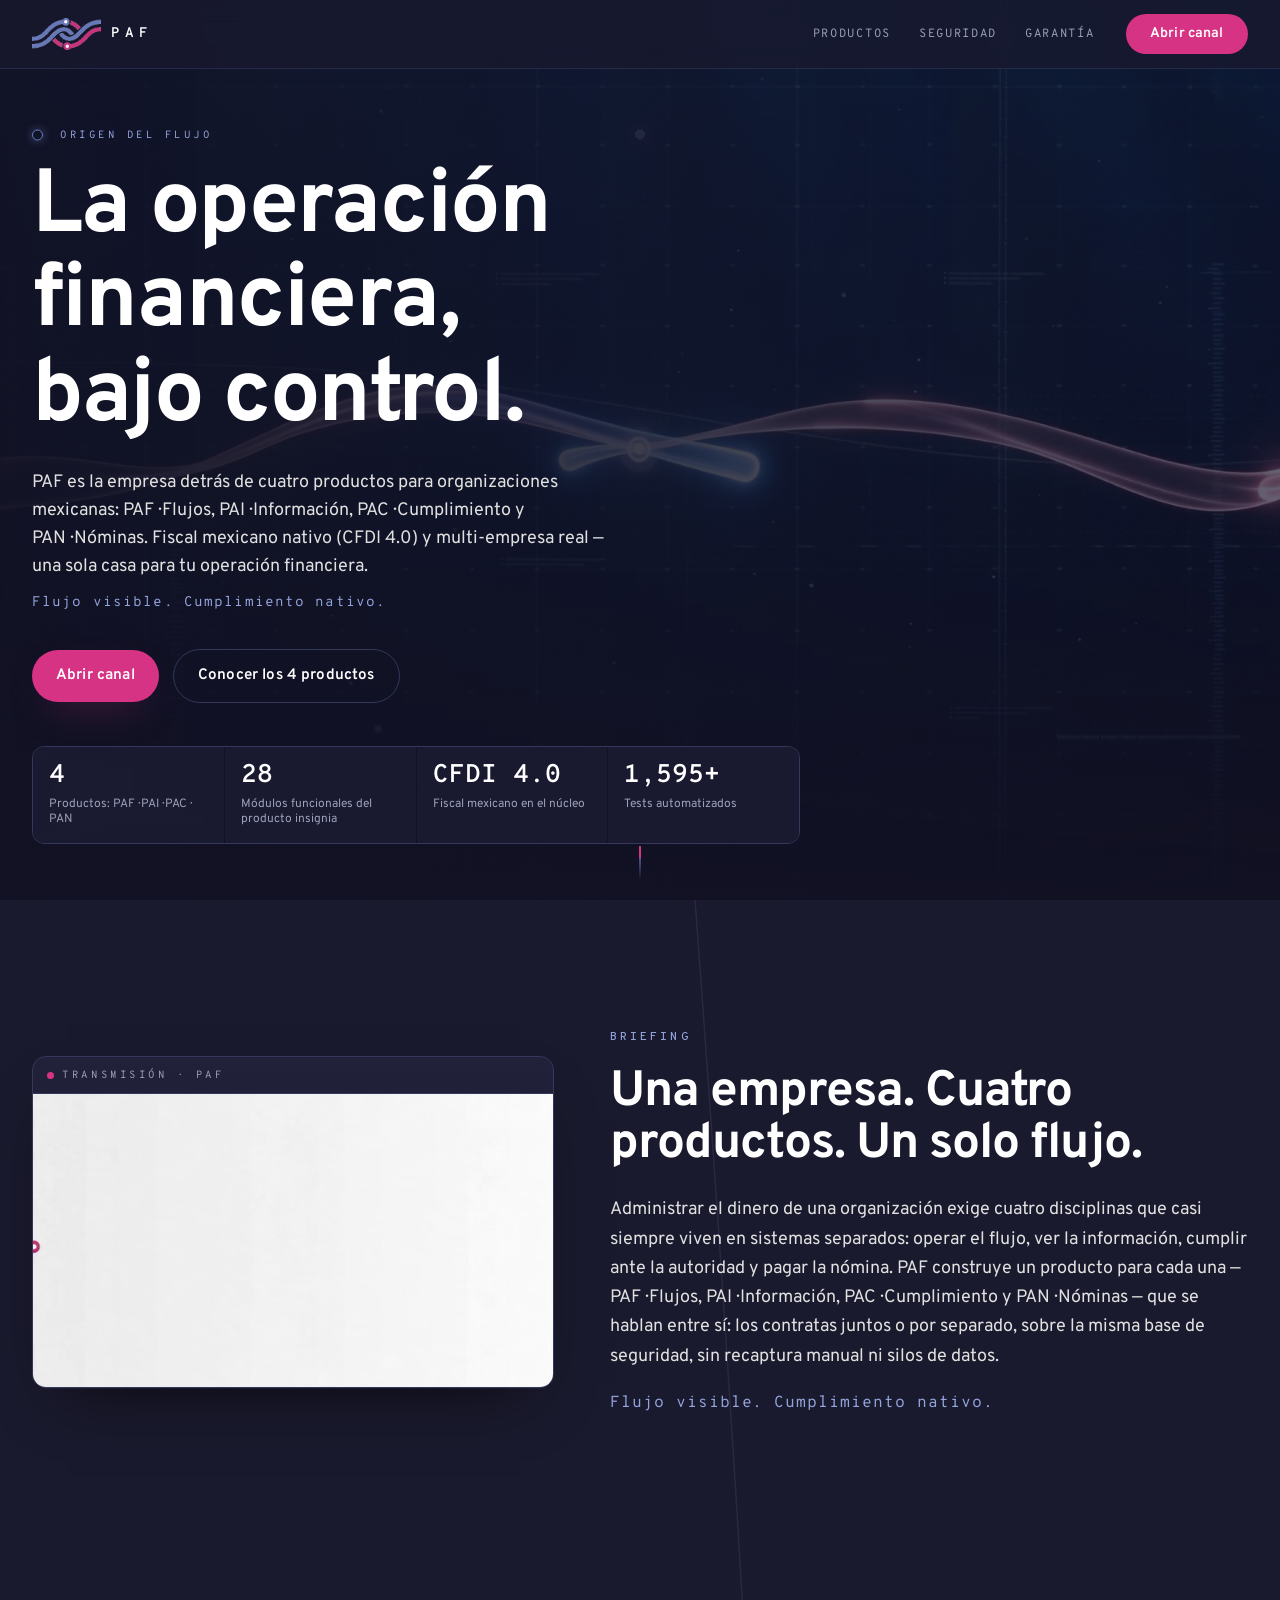
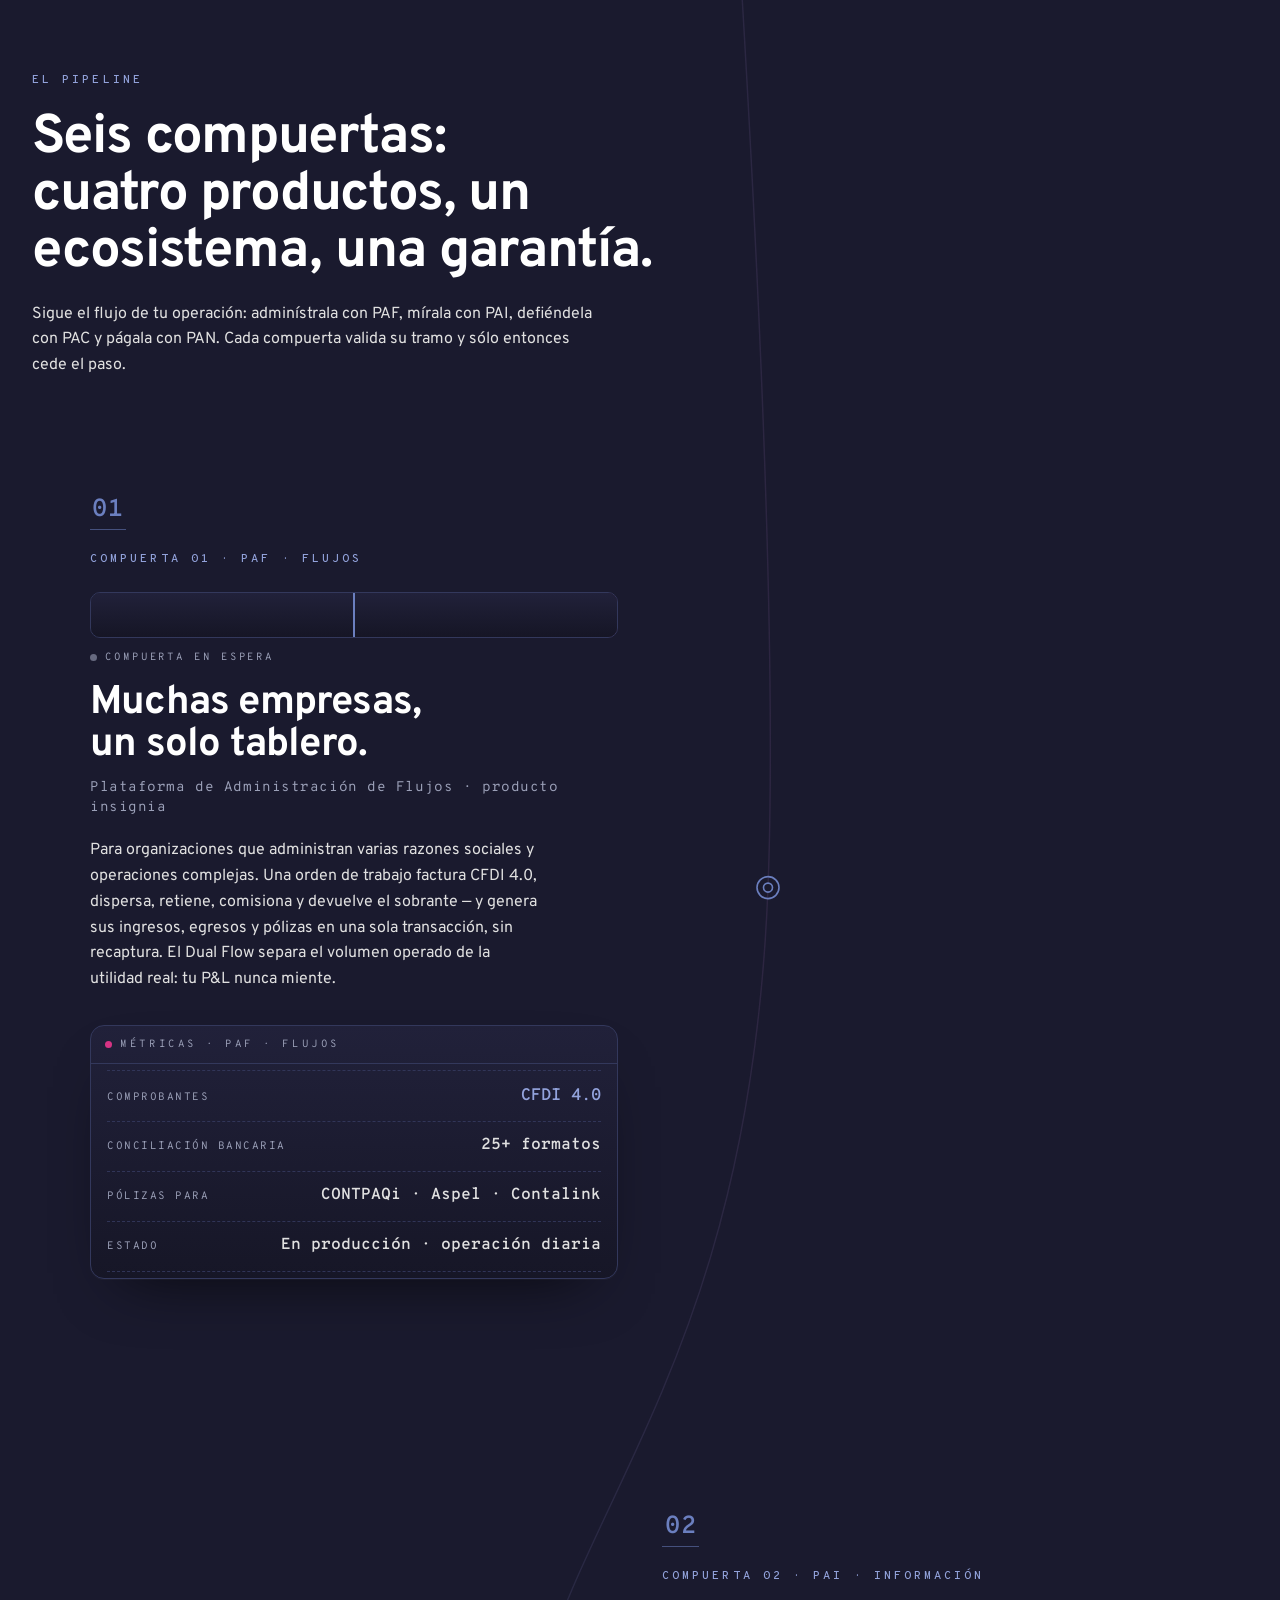
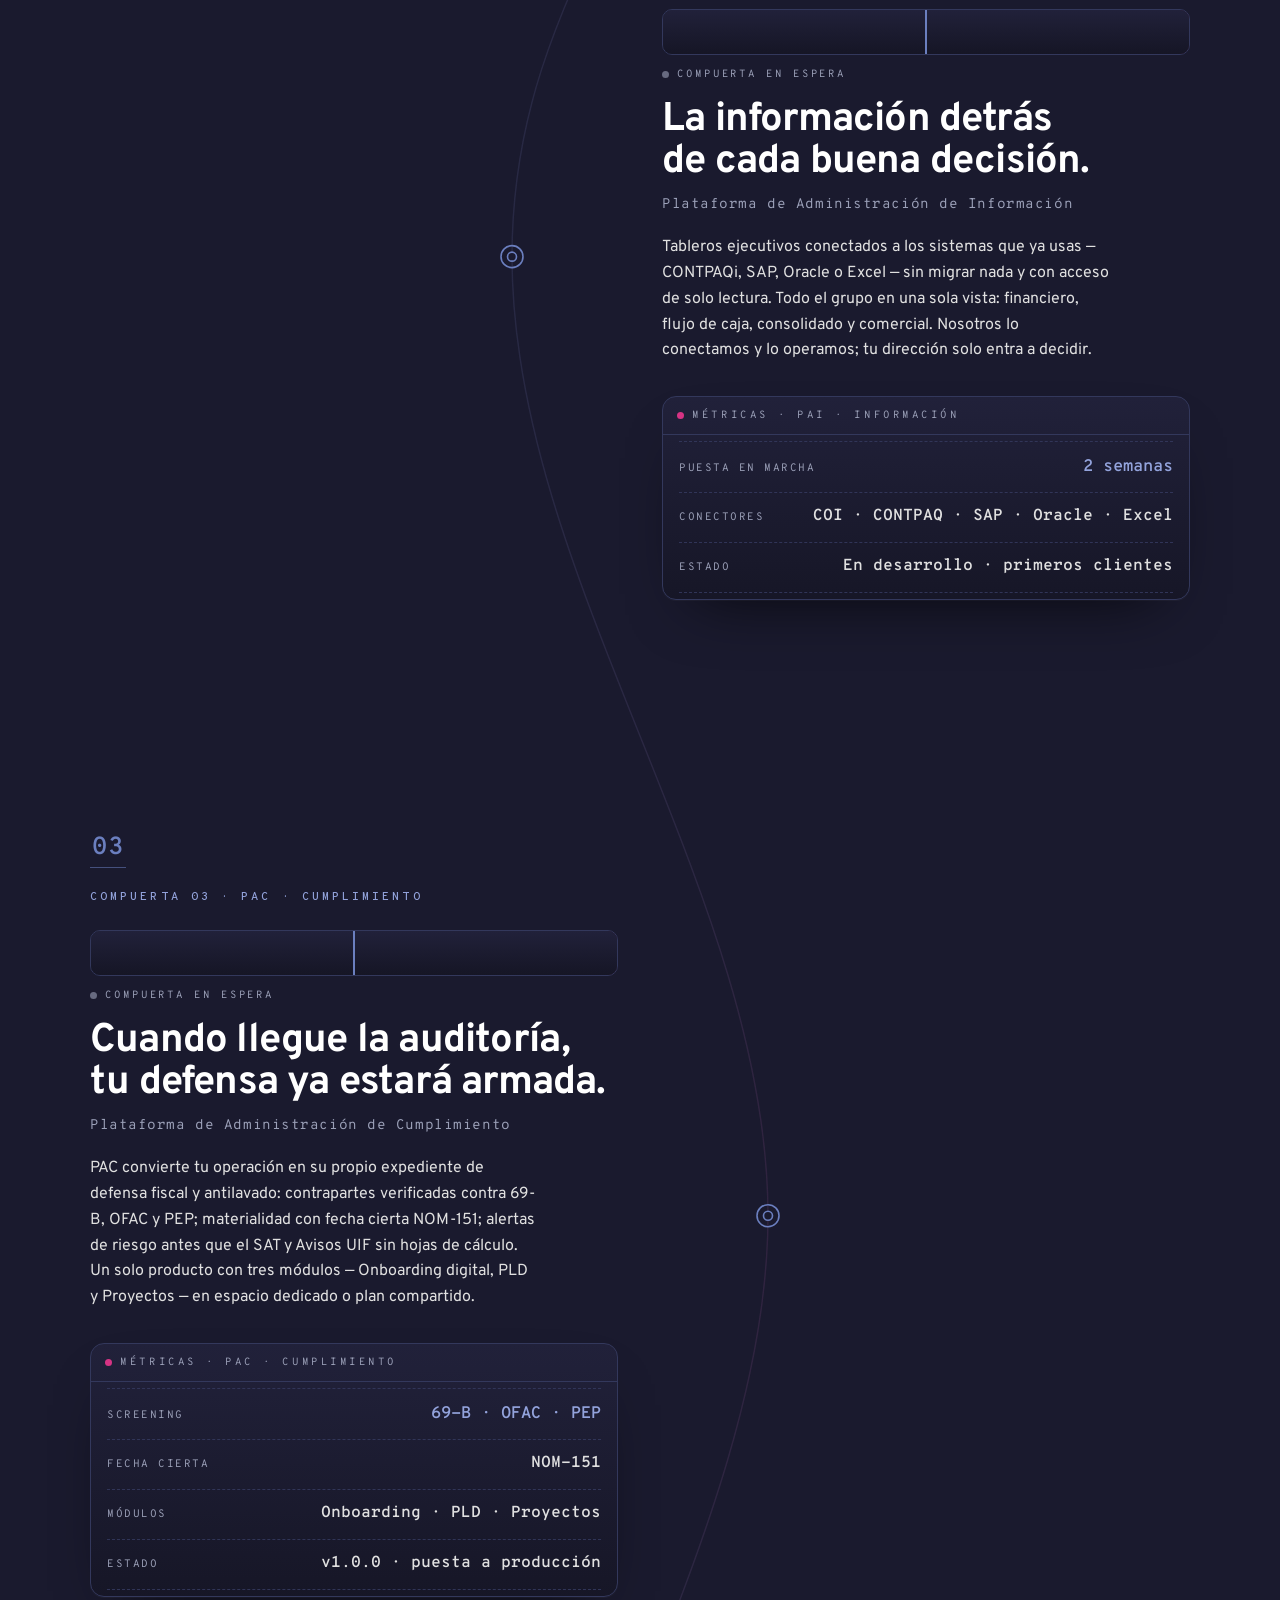
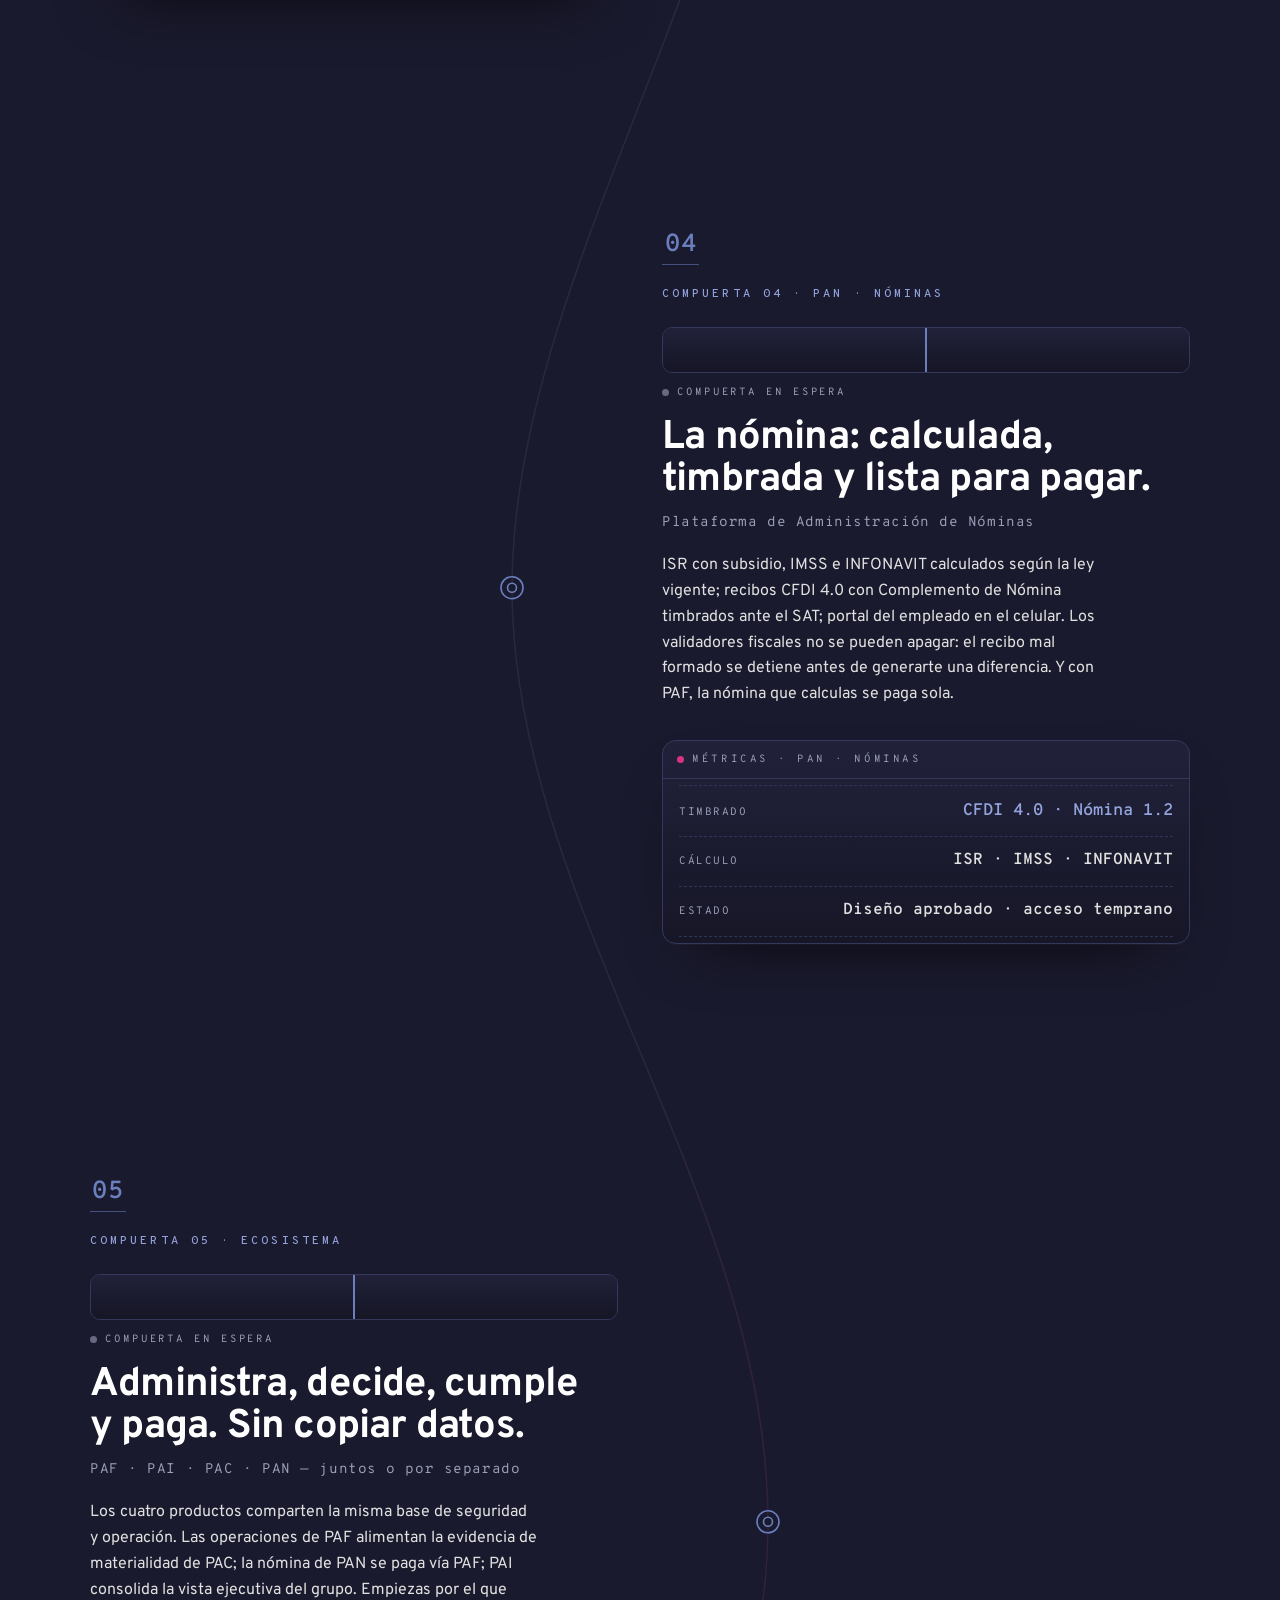
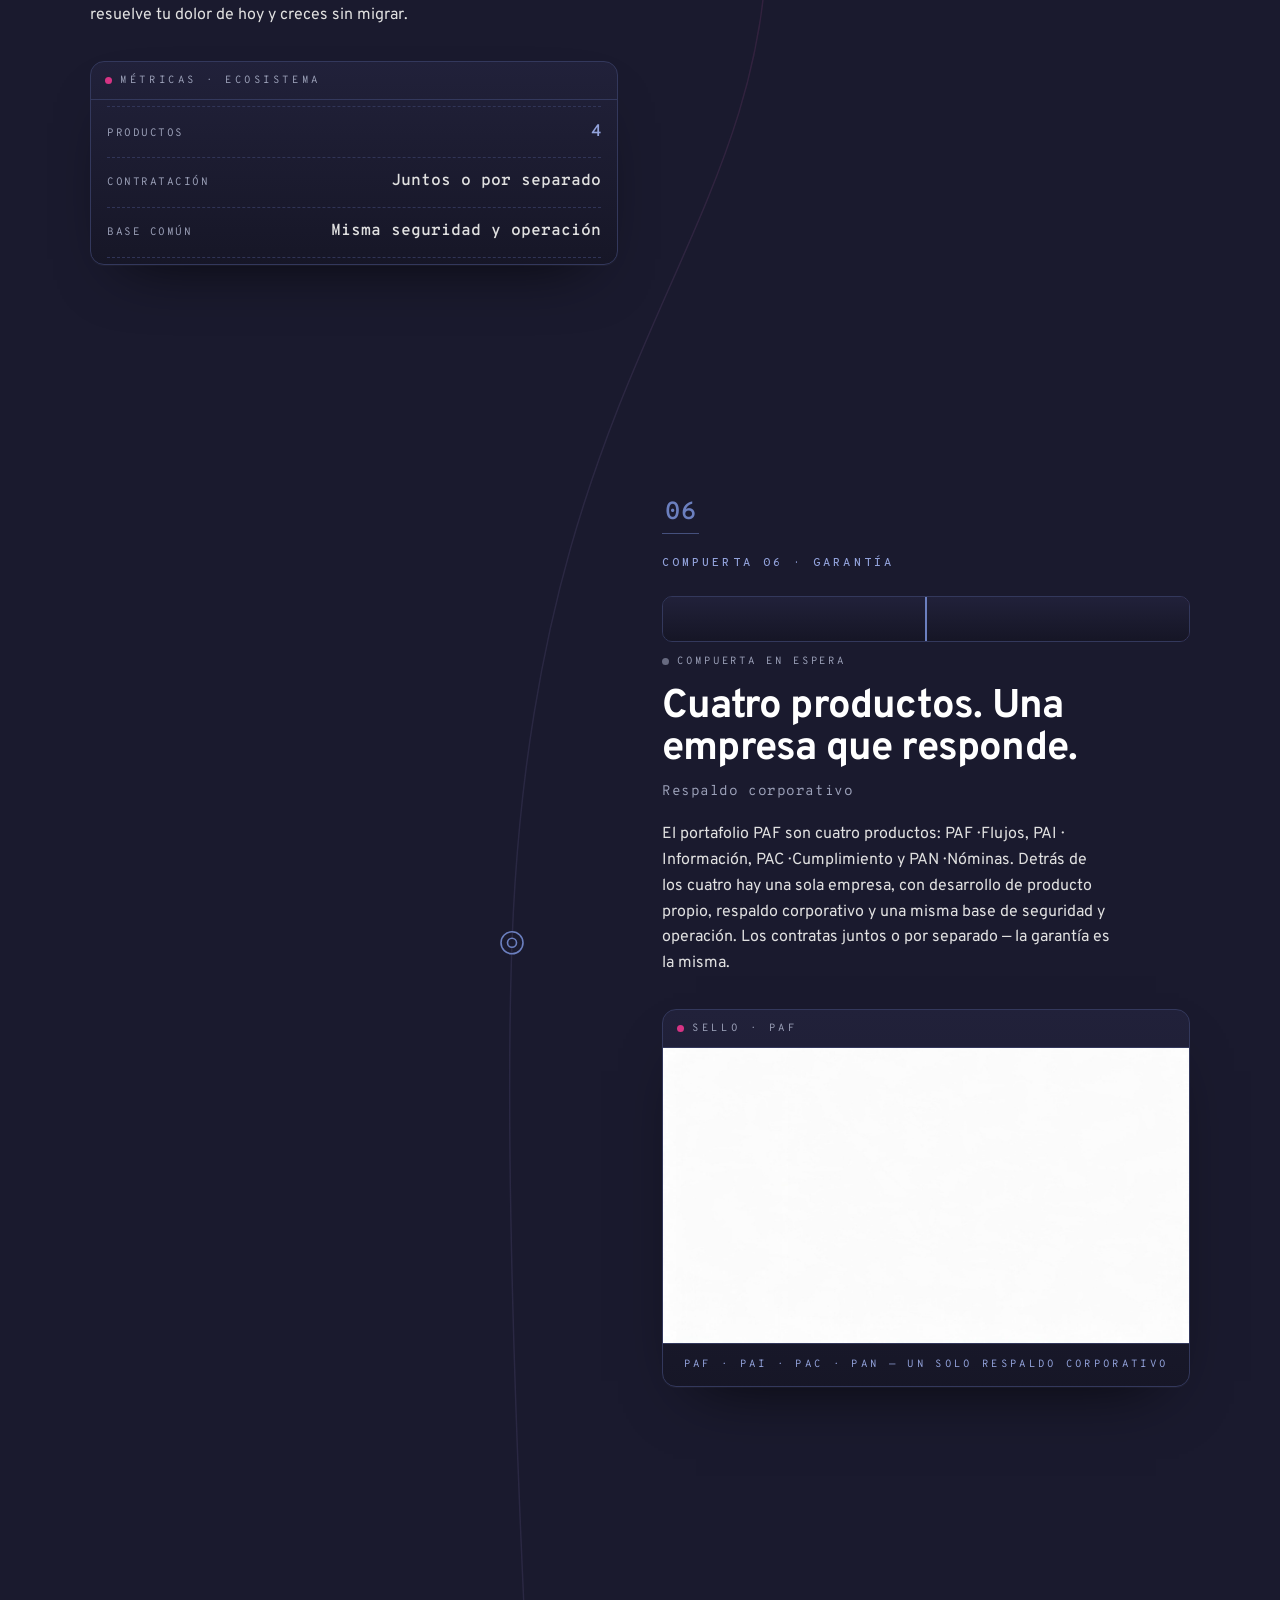
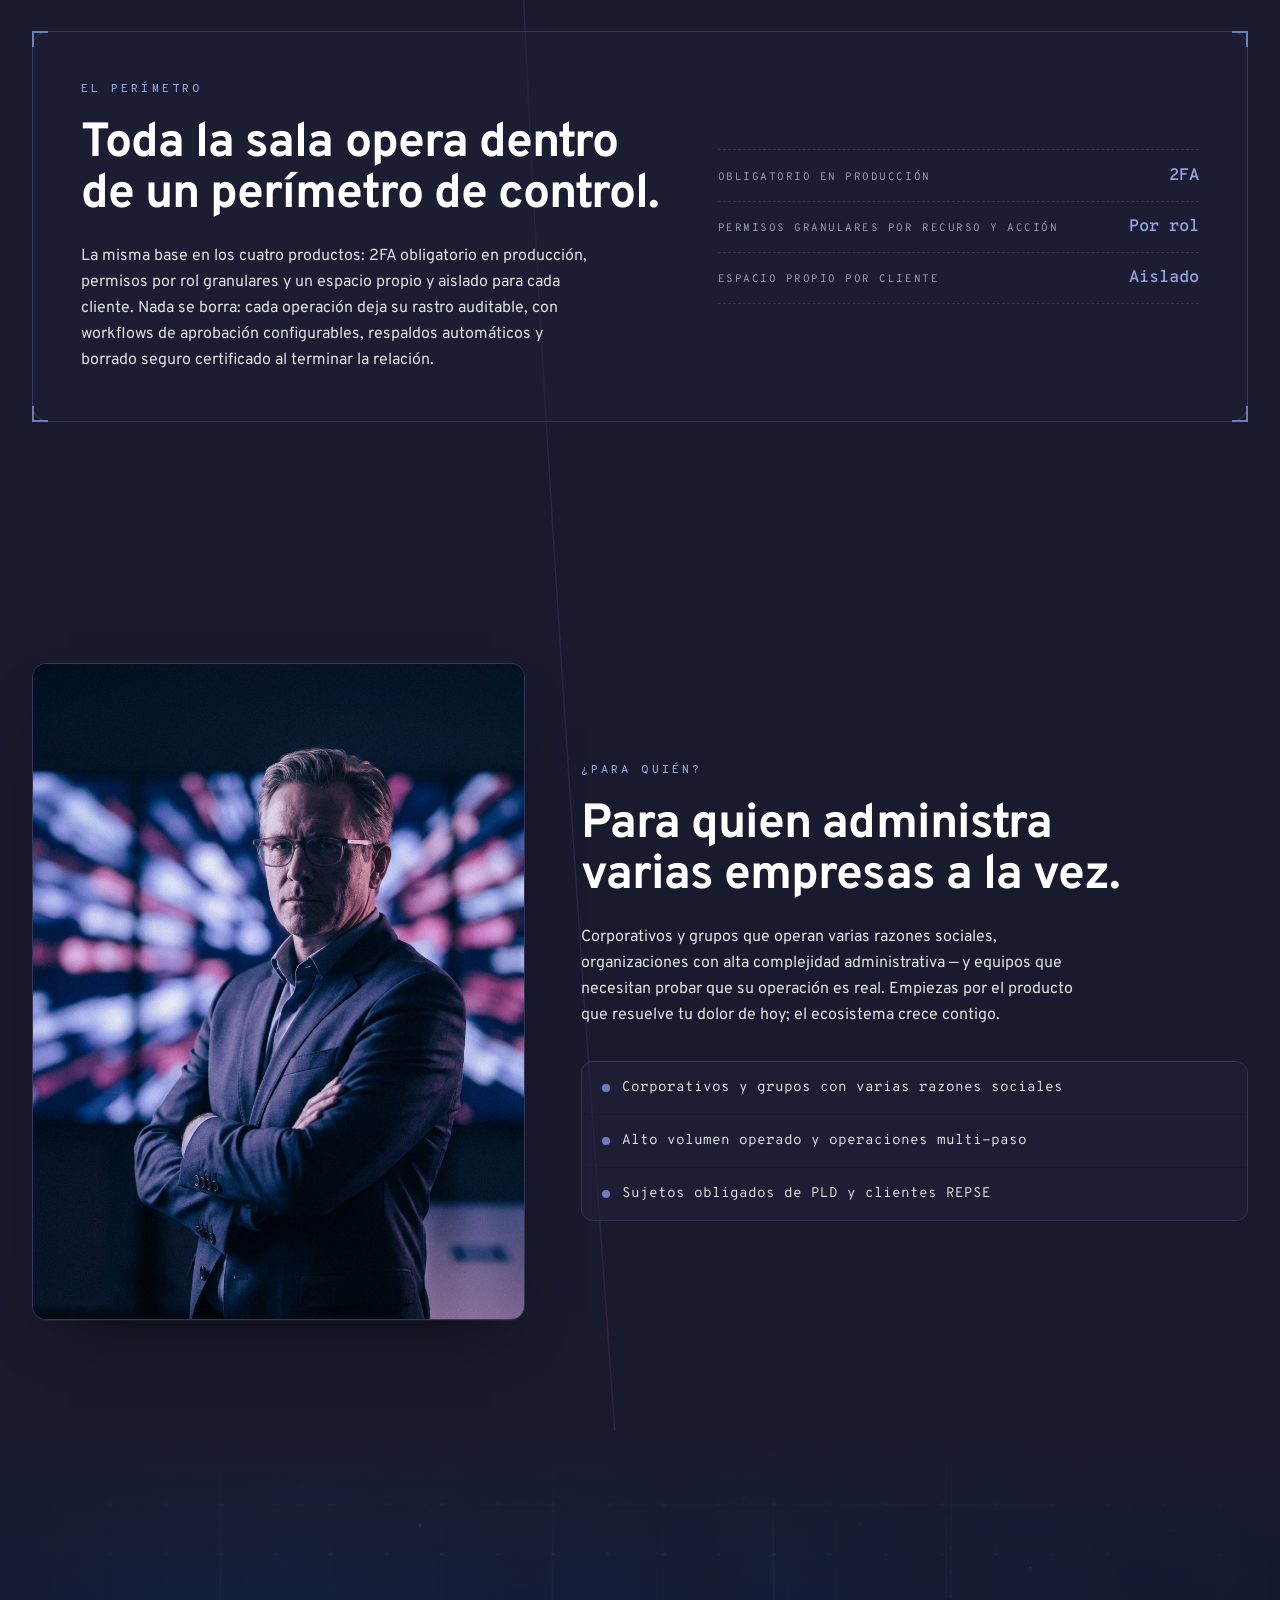
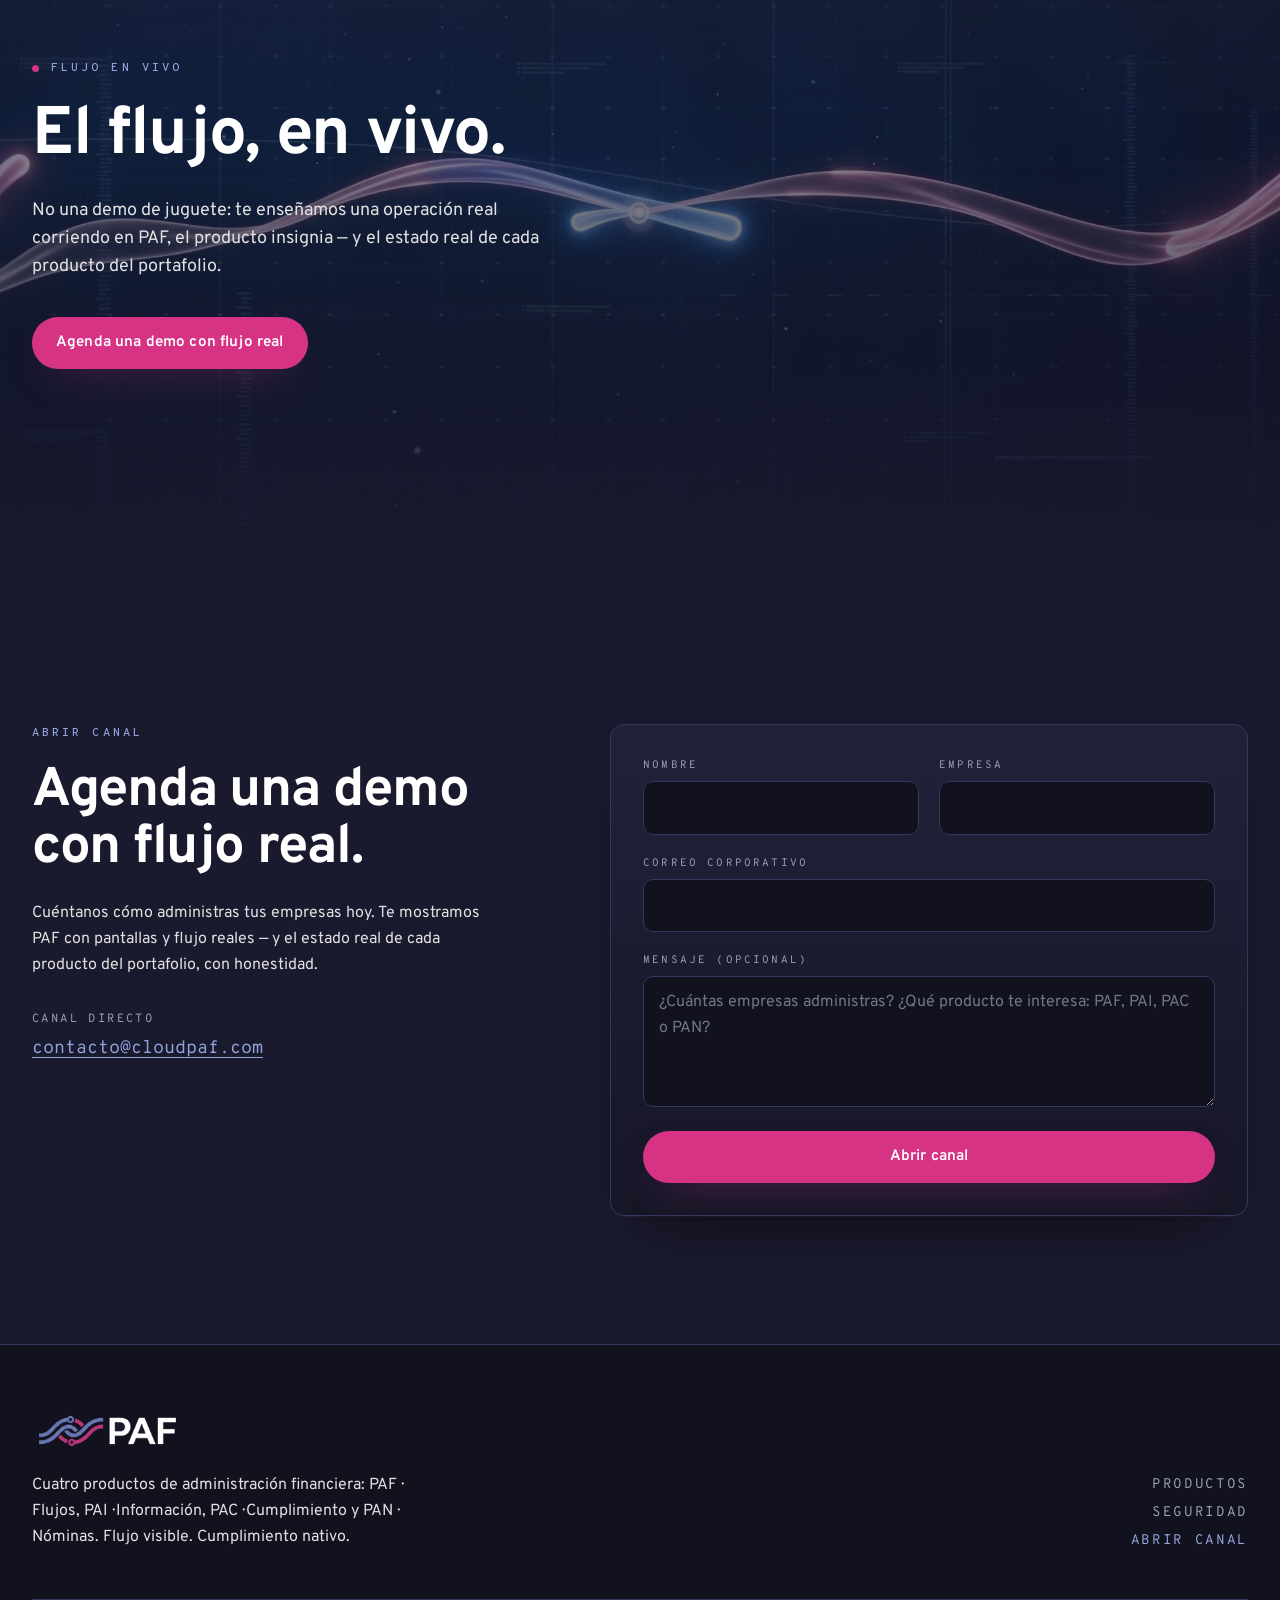
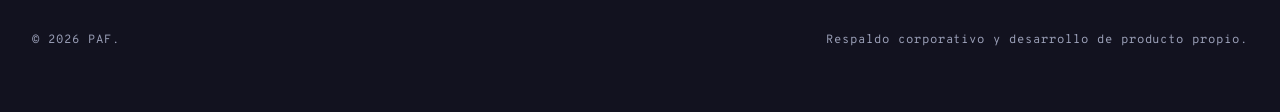
==== index.html @ 2594be86 "deploy paf: SEO (canonical/OG/JSON-LD/sitemap) + video -89%" ====
<!doctype html>
<html lang="es-MX">
  <head>
    <meta charset="UTF-8" />
    <link rel="icon" type="image/png" href="/favicon.png" />
    <meta name="viewport" content="width=device-width, initial-scale=1.0" />
    <meta name="theme-color" content="#1A1A2E" />
    <title>PAF — Cuatro productos para tu operación financiera: PAF · Flujos, PAI · Información, PAC · Cumplimiento y PAN · Nóminas</title>
    <meta
      name="description"
      content="PAF es la empresa detrás de cuatro productos para organizaciones mexicanas: PAF (flujos), PAI (información), PAC (cumplimiento) y PAN (nóminas). Fiscal mexicano nativo (CFDI 4.0) y multi-empresa real. Flujo visible. Cumplimiento nativo."
    />
      <!-- SEO:auto start -->
    <link rel="canonical" href="https://cloudpaf.com/" />

    <!-- Open Graph -->
    <meta property="og:type" content="website" />
    <meta property="og:locale" content="es_MX" />
    <meta property="og:site_name" content="PAF" />
    <meta property="og:title" content="PAF — Cuatro productos para tu operación financiera: PAF · Flujos, PAI · Información, PAC · Cumplimiento y PAN · Nóminas" />
    <meta property="og:description" content="PAF es la empresa detrás de cuatro productos para organizaciones mexicanas: PAF (flujos), PAI (información), PAC (cumplimiento) y PAN (nóminas). Fiscal mexicano nativo (CFDI 4.0) y multi-empresa real. Flujo visible. Cumplimiento nativo." />
    <meta property="og:url" content="https://cloudpaf.com/" />
    <meta property="og:image" content="https://cloudpaf.com/og.jpg" />
    <meta property="og:image:alt" content="PAF" />

    <!-- Twitter -->
    <meta name="twitter:card" content="summary_large_image" />
    <meta name="twitter:title" content="PAF — Cuatro productos para tu operación financiera: PAF · Flujos, PAI · Información, PAC · Cumplimiento y PAN · Nóminas" />
    <meta name="twitter:description" content="PAF es la empresa detrás de cuatro productos para organizaciones mexicanas: PAF (flujos), PAI (información), PAC (cumplimiento) y PAN (nóminas). Fiscal mexicano nativo (CFDI 4.0) y multi-empresa real. Flujo visible. Cumplimiento nativo." />
    <meta name="twitter:image" content="https://cloudpaf.com/og.jpg" />

    <meta name="robots" content="index, follow, max-image-preview:large" />
    <script type="application/ld+json">
{
      "@context": "https://schema.org",
      "@type": "Organization",
      "name": "PAF",
      "url": "https://cloudpaf.com/",
      "logo": "https://cloudpaf.com/favicon.png",
      "image": "https://cloudpaf.com/og.jpg",
      "description": "PAF es la empresa detrás de cuatro productos para organizaciones mexicanas: PAF (flujos), PAI (información), PAC (cumplimiento) y PAN (nóminas). Fiscal mexicano nativo (CFDI 4.0) y multi-empresa real. Flujo visible. Cumplimiento nativo."
}
    </script>
<!-- SEO:auto end -->
    <script type="module" crossorigin src="/assets/index-C3mTWi8v.js"></script>
    <link rel="stylesheet" crossorigin href="/assets/index-IMSaHoth.css">
  </head>
  <body>
    <div id="root"></div>
  </body>
</html>
---- assets/index-IMSaHoth.css ----
@font-face{font-family:Overpass;font-style:normal;font-display:swap;font-weight:400;src:url(/assets/overpass-cyrillic-ext-400-normal-AKUz2ZI5.woff2)format("woff2"),url(/assets/overpass-cyrillic-ext-400-normal-C2ZjKngx.woff)format("woff");unicode-range:U+460-52F,U+1C80-1C8A,U+20B4,U+2DE0-2DFF,U+A640-A69F,U+FE2E-FE2F}@font-face{font-family:Overpass;font-style:normal;font-display:swap;font-weight:400;src:url(/assets/overpass-cyrillic-400-normal-tXDxWGRy.woff2)format("woff2"),url(/assets/overpass-cyrillic-400-normal-CZsFKZCk.woff)format("woff");unicode-range:U+301,U+400-45F,U+490-491,U+4B0-4B1,U+2116}@font-face{font-family:Overpass;font-style:normal;font-display:swap;font-weight:400;src:url(/assets/overpass-vietnamese-400-normal-BKRCEiXy.woff2)format("woff2"),url(/assets/overpass-vietnamese-400-normal-CCWAWVG7.woff)format("woff");unicode-range:U+102-103,U+110-111,U+128-129,U+168-169,U+1A0-1A1,U+1AF-1B0,U+300-301,U+303-304,U+308-309,U+323,U+329,U+1EA0-1EF9,U+20AB}@font-face{font-family:Overpass;font-style:normal;font-display:swap;font-weight:400;src:url(/assets/overpass-latin-ext-400-normal-BIkXRwl6.woff2)format("woff2"),url(/assets/overpass-latin-ext-400-normal-DUq_h-_z.woff)format("woff");unicode-range:U+100-2BA,U+2BD-2C5,U+2C7-2CC,U+2CE-2D7,U+2DD-2FF,U+304,U+308,U+329,U+1D00-1DBF,U+1E00-1E9F,U+1EF2-1EFF,U+2020,U+20A0-20AB,U+20AD-20C0,U+2113,U+2C60-2C7F,U+A720-A7FF}@font-face{font-family:Overpass;font-style:normal;font-display:swap;font-weight:400;src:url(/assets/overpass-latin-400-normal-BpeLJ0bs.woff2)format("woff2"),url(/assets/overpass-latin-400-normal-c_C8zulu.woff)format("woff");unicode-range:U+??,U+131,U+152-153,U+2BB-2BC,U+2C6,U+2DA,U+2DC,U+304,U+308,U+329,U+2000-206F,U+20AC,U+2122,U+2191,U+2193,U+2212,U+2215,U+FEFF,U+FFFD}@font-face{font-family:Overpass;font-style:normal;font-display:swap;font-weight:500;src:url(/assets/overpass-cyrillic-ext-500-normal-rUvUTGTB.woff2)format("woff2"),url(/assets/overpass-cyrillic-ext-500-normal-BS6UBe5E.woff)format("woff");unicode-range:U+460-52F,U+1C80-1C8A,U+20B4,U+2DE0-2DFF,U+A640-A69F,U+FE2E-FE2F}@font-face{font-family:Overpass;font-style:normal;font-display:swap;font-weight:500;src:url(/assets/overpass-cyrillic-500-normal-B-s59vx1.woff2)format("woff2"),url(/assets/overpass-cyrillic-500-normal-CPaEzwqW.woff)format("woff");unicode-range:U+301,U+400-45F,U+490-491,U+4B0-4B1,U+2116}@font-face{font-family:Overpass;font-style:normal;font-display:swap;font-weight:500;src:url(/assets/overpass-vietnamese-500-normal-BBnULns_.woff2)format("woff2"),url(/assets/overpass-vietnamese-500-normal--WuuNgUB.woff)format("woff");unicode-range:U+102-103,U+110-111,U+128-129,U+168-169,U+1A0-1A1,U+1AF-1B0,U+300-301,U+303-304,U+308-309,U+323,U+329,U+1EA0-1EF9,U+20AB}@font-face{font-family:Overpass;font-style:normal;font-display:swap;font-weight:500;src:url(/assets/overpass-latin-ext-500-normal-zN5dp8Q-.woff2)format("woff2"),url(/assets/overpass-latin-ext-500-normal-CbnkzEfI.woff)format("woff");unicode-range:U+100-2BA,U+2BD-2C5,U+2C7-2CC,U+2CE-2D7,U+2DD-2FF,U+304,U+308,U+329,U+1D00-1DBF,U+1E00-1E9F,U+1EF2-1EFF,U+2020,U+20A0-20AB,U+20AD-20C0,U+2113,U+2C60-2C7F,U+A720-A7FF}@font-face{font-family:Overpass;font-style:normal;font-display:swap;font-weight:500;src:url(/assets/overpass-latin-500-normal-BE7ptzKY.woff2)format("woff2"),url(/assets/overpass-latin-500-normal-D6wRt_US.woff)format("woff");unicode-range:U+??,U+131,U+152-153,U+2BB-2BC,U+2C6,U+2DA,U+2DC,U+304,U+308,U+329,U+2000-206F,U+20AC,U+2122,U+2191,U+2193,U+2212,U+2215,U+FEFF,U+FFFD}@font-face{font-family:Overpass;font-style:normal;font-display:swap;font-weight:600;src:url(/assets/overpass-cyrillic-ext-600-normal-CW4Fknsm.woff2)format("woff2"),url(/assets/overpass-cyrillic-ext-600-normal-Zx-mtRSD.woff)format("woff");unicode-range:U+460-52F,U+1C80-1C8A,U+20B4,U+2DE0-2DFF,U+A640-A69F,U+FE2E-FE2F}@font-face{font-family:Overpass;font-style:normal;font-display:swap;font-weight:600;src:url(/assets/overpass-cyrillic-600-normal-B-hc8bdn.woff2)format("woff2"),url(/assets/overpass-cyrillic-600-normal-CXB2Mrig.woff)format("woff");unicode-range:U+301,U+400-45F,U+490-491,U+4B0-4B1,U+2116}@font-face{font-family:Overpass;font-style:normal;font-display:swap;font-weight:600;src:url(/assets/overpass-vietnamese-600-normal-CjS-4vQf.woff2)format("woff2"),url(/assets/overpass-vietnamese-600-normal-DlMMlPfM.woff)format("woff");unicode-range:U+102-103,U+110-111,U+128-129,U+168-169,U+1A0-1A1,U+1AF-1B0,U+300-301,U+303-304,U+308-309,U+323,U+329,U+1EA0-1EF9,U+20AB}@font-face{font-family:Overpass;font-style:normal;font-display:swap;font-weight:600;src:url(/assets/overpass-latin-ext-600-normal-Cyj4Nio0.woff2)format("woff2"),url(/assets/overpass-latin-ext-600-normal-DQKKMGzp.woff)format("woff");unicode-range:U+100-2BA,U+2BD-2C5,U+2C7-2CC,U+2CE-2D7,U+2DD-2FF,U+304,U+308,U+329,U+1D00-1DBF,U+1E00-1E9F,U+1EF2-1EFF,U+2020,U+20A0-20AB,U+20AD-20C0,U+2113,U+2C60-2C7F,U+A720-A7FF}@font-face{font-family:Overpass;font-style:normal;font-display:swap;font-weight:600;src:url(/assets/overpass-latin-600-normal-25RhTNCi.woff2)format("woff2"),url(/assets/overpass-latin-600-normal-DhYQrzaY.woff)format("woff");unicode-range:U+??,U+131,U+152-153,U+2BB-2BC,U+2C6,U+2DA,U+2DC,U+304,U+308,U+329,U+2000-206F,U+20AC,U+2122,U+2191,U+2193,U+2212,U+2215,U+FEFF,U+FFFD}@font-face{font-family:Overpass;font-style:normal;font-display:swap;font-weight:700;src:url(/assets/overpass-cyrillic-ext-700-normal-BaWk5GG2.woff2)format("woff2"),url(/assets/overpass-cyrillic-ext-700-normal-BKlBpuxy.woff)format("woff");unicode-range:U+460-52F,U+1C80-1C8A,U+20B4,U+2DE0-2DFF,U+A640-A69F,U+FE2E-FE2F}@font-face{font-family:Overpass;font-style:normal;font-display:swap;font-weight:700;src:url(/assets/overpass-cyrillic-700-normal-BjZUDJrT.woff2)format("woff2"),url(/assets/overpass-cyrillic-700-normal-HIXpUAjV.woff)format("woff");unicode-range:U+301,U+400-45F,U+490-491,U+4B0-4B1,U+2116}@font-face{font-family:Overpass;font-style:normal;font-display:swap;font-weight:700;src:url(/assets/overpass-vietnamese-700-normal-D-X6mUZH.woff2)format("woff2"),url(/assets/overpass-vietnamese-700-normal-Cg81EjMQ.woff)format("woff");unicode-range:U+102-103,U+110-111,U+128-129,U+168-169,U+1A0-1A1,U+1AF-1B0,U+300-301,U+303-304,U+308-309,U+323,U+329,U+1EA0-1EF9,U+20AB}@font-face{font-family:Overpass;font-style:normal;font-display:swap;font-weight:700;src:url(/assets/overpass-latin-ext-700-normal-CF2GN6rW.woff2)format("woff2"),url(/assets/overpass-latin-ext-700-normal-cssK-iBQ.woff)format("woff");unicode-range:U+100-2BA,U+2BD-2C5,U+2C7-2CC,U+2CE-2D7,U+2DD-2FF,U+304,U+308,U+329,U+1D00-1DBF,U+1E00-1E9F,U+1EF2-1EFF,U+2020,U+20A0-20AB,U+20AD-20C0,U+2113,U+2C60-2C7F,U+A720-A7FF}@font-face{font-family:Overpass;font-style:normal;font-display:swap;font-weight:700;src:url(/assets/overpass-latin-700-normal-CQX2QTgM.woff2)format("woff2"),url(/assets/overpass-latin-700-normal-BjBIVHw1.woff)format("woff");unicode-range:U+??,U+131,U+152-153,U+2BB-2BC,U+2C6,U+2DA,U+2DC,U+304,U+308,U+329,U+2000-206F,U+20AC,U+2122,U+2191,U+2193,U+2212,U+2215,U+FEFF,U+FFFD}@font-face{font-family:Overpass;font-style:normal;font-display:swap;font-weight:800;src:url(/assets/overpass-cyrillic-ext-800-normal-CIth-cA7.woff2)format("woff2"),url(/assets/overpass-cyrillic-ext-800-normal-hx3cL3ZN.woff)format("woff");unicode-range:U+460-52F,U+1C80-1C8A,U+20B4,U+2DE0-2DFF,U+A640-A69F,U+FE2E-FE2F}@font-face{font-family:Overpass;font-style:normal;font-display:swap;font-weight:800;src:url(/assets/overpass-cyrillic-800-normal-CP6RWG8X.woff2)format("woff2"),url(/assets/overpass-cyrillic-800-normal-PJW4A9xW.woff)format("woff");unicode-range:U+301,U+400-45F,U+490-491,U+4B0-4B1,U+2116}@font-face{font-family:Overpass;font-style:normal;font-display:swap;font-weight:800;src:url(/assets/overpass-vietnamese-800-normal-BB8K9-Vo.woff2)format("woff2"),url(/assets/overpass-vietnamese-800-normal-DZUygvj_.woff)format("woff");unicode-range:U+102-103,U+110-111,U+128-129,U+168-169,U+1A0-1A1,U+1AF-1B0,U+300-301,U+303-304,U+308-309,U+323,U+329,U+1EA0-1EF9,U+20AB}@font-face{font-family:Overpass;font-style:normal;font-display:swap;font-weight:800;src:url(/assets/overpass-latin-ext-800-normal-DZ60AB77.woff2)format("woff2"),url(/assets/overpass-latin-ext-800-normal-D6WKWGNs.woff)format("woff");unicode-range:U+100-2BA,U+2BD-2C5,U+2C7-2CC,U+2CE-2D7,U+2DD-2FF,U+304,U+308,U+329,U+1D00-1DBF,U+1E00-1E9F,U+1EF2-1EFF,U+2020,U+20A0-20AB,U+20AD-20C0,U+2113,U+2C60-2C7F,U+A720-A7FF}@font-face{font-family:Overpass;font-style:normal;font-display:swap;font-weight:800;src:url(/assets/overpass-latin-800-normal-Bzx_XP5l.woff2)format("woff2"),url(/assets/overpass-latin-800-normal-D6-q4f0l.woff)format("woff");unicode-range:U+??,U+131,U+152-153,U+2BB-2BC,U+2C6,U+2DA,U+2DC,U+304,U+308,U+329,U+2000-206F,U+20AC,U+2122,U+2191,U+2193,U+2212,U+2215,U+FEFF,U+FFFD}@font-face{font-family:Overpass Mono;font-style:normal;font-display:swap;font-weight:400;src:url(/assets/overpass-mono-cyrillic-ext-400-normal-Dgejvo4A.woff2)format("woff2"),url(/assets/overpass-mono-cyrillic-ext-400-normal-DgxwtUZy.woff)format("woff");unicode-range:U+460-52F,U+1C80-1C8A,U+20B4,U+2DE0-2DFF,U+A640-A69F,U+FE2E-FE2F}@font-face{font-family:Overpass Mono;font-style:normal;font-display:swap;font-weight:400;src:url(/assets/overpass-mono-cyrillic-400-normal-B144qALP.woff2)format("woff2"),url(/assets/overpass-mono-cyrillic-400-normal-XK9_jwT8.woff)format("woff");unicode-range:U+301,U+400-45F,U+490-491,U+4B0-4B1,U+2116}@font-face{font-family:Overpass Mono;font-style:normal;font-display:swap;font-weight:400;src:url(/assets/overpass-mono-vietnamese-400-normal-jmOeL0rj.woff2)format("woff2"),url(/assets/overpass-mono-vietnamese-400-normal-DrLp_cHj.woff)format("woff");unicode-range:U+102-103,U+110-111,U+128-129,U+168-169,U+1A0-1A1,U+1AF-1B0,U+300-301,U+303-304,U+308-309,U+323,U+329,U+1EA0-1EF9,U+20AB}@font-face{font-family:Overpass Mono;font-style:normal;font-display:swap;font-weight:400;src:url(/assets/overpass-mono-latin-ext-400-normal-DBdJzBs_.woff2)format("woff2"),url(/assets/overpass-mono-latin-ext-400-normal-5YIw-E8g.woff)format("woff");unicode-range:U+100-2BA,U+2BD-2C5,U+2C7-2CC,U+2CE-2D7,U+2DD-2FF,U+304,U+308,U+329,U+1D00-1DBF,U+1E00-1E9F,U+1EF2-1EFF,U+2020,U+20A0-20AB,U+20AD-20C0,U+2113,U+2C60-2C7F,U+A720-A7FF}@font-face{font-family:Overpass Mono;font-style:normal;font-display:swap;font-weight:400;src:url(/assets/overpass-mono-latin-400-normal-VINZG6Js.woff2)format("woff2"),url(/assets/overpass-mono-latin-400-normal-DqAOLzCO.woff)format("woff");unicode-range:U+??,U+131,U+152-153,U+2BB-2BC,U+2C6,U+2DA,U+2DC,U+304,U+308,U+329,U+2000-206F,U+20AC,U+2122,U+2191,U+2193,U+2212,U+2215,U+FEFF,U+FFFD}@font-face{font-family:Overpass Mono;font-style:normal;font-display:swap;font-weight:500;src:url(/assets/overpass-mono-cyrillic-ext-500-normal-DGTQowpm.woff2)format("woff2"),url(/assets/overpass-mono-cyrillic-ext-500-normal-DXHhqYQS.woff)format("woff");unicode-range:U+460-52F,U+1C80-1C8A,U+20B4,U+2DE0-2DFF,U+A640-A69F,U+FE2E-FE2F}@font-face{font-family:Overpass Mono;font-style:normal;font-display:swap;font-weight:500;src:url(/assets/overpass-mono-cyrillic-500-normal-tZOaLeux.woff2)format("woff2"),url(/assets/overpass-mono-cyrillic-500-normal-DF35YEs9.woff)format("woff");unicode-range:U+301,U+400-45F,U+490-491,U+4B0-4B1,U+2116}@font-face{font-family:Overpass Mono;font-style:normal;font-display:swap;font-weight:500;src:url(/assets/overpass-mono-vietnamese-500-normal-Cd0aqzaH.woff2)format("woff2"),url(/assets/overpass-mono-vietnamese-500-normal-RNTKqux2.woff)format("woff");unicode-range:U+102-103,U+110-111,U+128-129,U+168-169,U+1A0-1A1,U+1AF-1B0,U+300-301,U+303-304,U+308-309,U+323,U+329,U+1EA0-1EF9,U+20AB}@font-face{font-family:Overpass Mono;font-style:normal;font-display:swap;font-weight:500;src:url(/assets/overpass-mono-latin-ext-500-normal-B6Yv-hCw.woff2)format("woff2"),url(/assets/overpass-mono-latin-ext-500-normal-BeoCr26i.woff)format("woff");unicode-range:U+100-2BA,U+2BD-2C5,U+2C7-2CC,U+2CE-2D7,U+2DD-2FF,U+304,U+308,U+329,U+1D00-1DBF,U+1E00-1E9F,U+1EF2-1EFF,U+2020,U+20A0-20AB,U+20AD-20C0,U+2113,U+2C60-2C7F,U+A720-A7FF}@font-face{font-family:Overpass Mono;font-style:normal;font-display:swap;font-weight:500;src:url(/assets/overpass-mono-latin-500-normal-DkKmcrh_.woff2)format("woff2"),url(/assets/overpass-mono-latin-500-normal-BmPyqWzT.woff)format("woff");unicode-range:U+??,U+131,U+152-153,U+2BB-2BC,U+2C6,U+2DA,U+2DC,U+304,U+308,U+329,U+2000-206F,U+20AC,U+2122,U+2191,U+2193,U+2212,U+2215,U+FEFF,U+FFFD}@font-face{font-family:Overpass Mono;font-style:normal;font-display:swap;font-weight:600;src:url(/assets/overpass-mono-cyrillic-ext-600-normal-Bh_4P40x.woff2)format("woff2"),url(/assets/overpass-mono-cyrillic-ext-600-normal-UFW49wI4.woff)format("woff");unicode-range:U+460-52F,U+1C80-1C8A,U+20B4,U+2DE0-2DFF,U+A640-A69F,U+FE2E-FE2F}@font-face{font-family:Overpass Mono;font-style:normal;font-display:swap;font-weight:600;src:url(/assets/overpass-mono-cyrillic-600-normal-JW4VG2Dr.woff2)format("woff2"),url(/assets/overpass-mono-cyrillic-600-normal-BKbqme25.woff)format("woff");unicode-range:U+301,U+400-45F,U+490-491,U+4B0-4B1,U+2116}@font-face{font-family:Overpass Mono;font-style:normal;font-display:swap;font-weight:600;src:url(/assets/overpass-mono-vietnamese-600-normal-BobdPw6V.woff2)format("woff2"),url(/assets/overpass-mono-vietnamese-600-normal-Bo9tXo9f.woff)format("woff");unicode-range:U+102-103,U+110-111,U+128-129,U+168-169,U+1A0-1A1,U+1AF-1B0,U+300-301,U+303-304,U+308-309,U+323,U+329,U+1EA0-1EF9,U+20AB}@font-face{font-family:Overpass Mono;font-style:normal;font-display:swap;font-weight:600;src:url(/assets/overpass-mono-latin-ext-600-normal-rnoLi9UA.woff2)format("woff2"),url(/assets/overpass-mono-latin-ext-600-normal-gyxvOplJ.woff)format("woff");unicode-range:U+100-2BA,U+2BD-2C5,U+2C7-2CC,U+2CE-2D7,U+2DD-2FF,U+304,U+308,U+329,U+1D00-1DBF,U+1E00-1E9F,U+1EF2-1EFF,U+2020,U+20A0-20AB,U+20AD-20C0,U+2113,U+2C60-2C7F,U+A720-A7FF}@font-face{font-family:Overpass Mono;font-style:normal;font-display:swap;font-weight:600;src:url(/assets/overpass-mono-latin-600-normal-DBP6720Q.woff2)format("woff2"),url(/assets/overpass-mono-latin-600-normal-gGkmhJLl.woff)format("woff");unicode-range:U+??,U+131,U+152-153,U+2BB-2BC,U+2C6,U+2DA,U+2DC,U+304,U+308,U+329,U+2000-206F,U+20AC,U+2122,U+2191,U+2193,U+2212,U+2215,U+FEFF,U+FFFD}@layer properties{@supports (((-webkit-hyphens:none)) and (not (margin-trim:inline))) or ((-moz-orient:inline) and (not (color:rgb(from red r g b)))){*,:before,:after,::backdrop{--tw-translate-x:0;--tw-translate-y:0;--tw-translate-z:0;--tw-rotate-x:initial;--tw-rotate-y:initial;--tw-rotate-z:initial;--tw-skew-x:initial;--tw-skew-y:initial;--tw-border-style:solid;--tw-leading:initial;--tw-font-weight:initial;--tw-tracking:initial;--tw-backdrop-blur:initial;--tw-backdrop-brightness:initial;--tw-backdrop-contrast:initial;--tw-backdrop-grayscale:initial;--tw-backdrop-hue-rotate:initial;--tw-backdrop-invert:initial;--tw-backdrop-opacity:initial;--tw-backdrop-saturate:initial;--tw-backdrop-sepia:initial}}}@layer theme{:root,:host{--font-sans:"Overpass", "Inter", system-ui, -apple-system, "Segoe UI", sans-serif;--font-mono:"Overpass Mono", ui-monospace, "SFMono-Regular", "Menlo", monospace;--color-white:#fff;--spacing:.25rem;--container-sm:24rem;--container-md:28rem;--container-lg:32rem;--container-xl:36rem;--container-2xl:42rem;--container-3xl:48rem;--text-xs:.75rem;--text-xs--line-height:calc(1 / .75);--text-sm:.875rem;--text-sm--line-height:calc(1.25 / .875);--text-base:1rem;--text-base--line-height:calc(1.5 / 1);--text-lg:1.125rem;--text-lg--line-height:calc(1.75 / 1.125);--font-weight-semibold:600;--font-weight-bold:700;--leading-tight:1.25;--leading-relaxed:1.625;--radius-lg:.5rem;--radius-xl:.75rem;--radius-2xl:1rem;--blur-sm:8px;--blur-md:12px;--aspect-video:16 / 9;--default-transition-duration:.15s;--default-transition-timing-function:cubic-bezier(.4, 0, .2, 1);--default-font-family:var(--font-sans);--default-mono-font-family:var(--font-mono);--color-night:#1a1a2e;--color-night-deep:#12121f;--color-panel:#21213a;--color-hair:#33385c;--color-stream:#6b7fbf;--color-stream-text:#93a3dc;--color-flow:#d63384;--color-flow-deep:#b62a70;--color-body:#e0e0e0;--color-mute:#9ba0b8;--shadow-panel:0 1px 0 #ffffff08, 0 28px 64px -34px #000c;--shadow-flow:0 16px 40px -20px #d6338499}}@layer base{*,:after,:before,::backdrop{box-sizing:border-box;border:0 solid;margin:0;padding:0}::file-selector-button{box-sizing:border-box;border:0 solid;margin:0;padding:0}html,:host{-webkit-text-size-adjust:100%;tab-size:4;line-height:1.5;font-family:var(--default-font-family,ui-sans-serif, system-ui, sans-serif, "Apple Color Emoji", "Segoe UI Emoji", "Segoe UI Symbol", "Noto Color Emoji");font-feature-settings:var(--default-font-feature-settings,normal);font-variation-settings:var(--default-font-variation-settings,normal);-webkit-tap-highlight-color:transparent}hr{height:0;color:inherit;border-top-width:1px}abbr:where([title]){-webkit-text-decoration:underline dotted;text-decoration:underline dotted}h1,h2,h3,h4,h5,h6{font-size:inherit;font-weight:inherit}a{color:inherit;-webkit-text-decoration:inherit;-webkit-text-decoration:inherit;-webkit-text-decoration:inherit;-webkit-text-decoration:inherit;text-decoration:inherit}b,strong{font-weight:bolder}code,kbd,samp,pre{font-family:var(--default-mono-font-family,ui-monospace, SFMono-Regular, Menlo, Monaco, Consolas, "Liberation Mono", "Courier New", monospace);font-feature-settings:var(--default-mono-font-feature-settings,normal);font-variation-settings:var(--default-mono-font-variation-settings,normal);font-size:1em}small{font-size:80%}sub,sup{vertical-align:baseline;font-size:75%;line-height:0;position:relative}sub{bottom:-.25em}sup{top:-.5em}table{text-indent:0;border-color:inherit;border-collapse:collapse}:-moz-focusring{outline:auto}progress{vertical-align:baseline}summary{display:list-item}ol,ul,menu{list-style:none}img,svg,video,canvas,audio,iframe,embed,object{vertical-align:middle;display:block}img,video{max-width:100%;height:auto}button,input,select,optgroup,textarea{font:inherit;font-feature-settings:inherit;font-variation-settings:inherit;letter-spacing:inherit;color:inherit;opacity:1;background-color:#0000;border-radius:0}::file-selector-button{font:inherit;font-feature-settings:inherit;font-variation-settings:inherit;letter-spacing:inherit;color:inherit;opacity:1;background-color:#0000;border-radius:0}:where(select:is([multiple],[size])) optgroup{font-weight:bolder}:where(select:is([multiple],[size])) optgroup option{padding-inline-start:20px}::file-selector-button{margin-inline-end:4px}::placeholder{opacity:1}@supports (not ((-webkit-appearance:-apple-pay-button))) or (contain-intrinsic-size:1px){::placeholder{color:currentColor}@supports (color:color-mix(in lab, red, red)){::placeholder{color:color-mix(in oklab, currentcolor 50%, transparent)}}}textarea{resize:vertical}::-webkit-search-decoration{-webkit-appearance:none}::-webkit-date-and-time-value{min-height:1lh;text-align:inherit}::-webkit-datetime-edit{display:inline-flex}::-webkit-datetime-edit-fields-wrapper{padding:0}::-webkit-datetime-edit{padding-block:0}::-webkit-datetime-edit-year-field{padding-block:0}::-webkit-datetime-edit-month-field{padding-block:0}::-webkit-datetime-edit-day-field{padding-block:0}::-webkit-datetime-edit-hour-field{padding-block:0}::-webkit-datetime-edit-minute-field{padding-block:0}::-webkit-datetime-edit-second-field{padding-block:0}::-webkit-datetime-edit-millisecond-field{padding-block:0}::-webkit-datetime-edit-meridiem-field{padding-block:0}::-webkit-calendar-picker-indicator{line-height:1}:-moz-ui-invalid{box-shadow:none}button,input:where([type=button],[type=reset],[type=submit]){appearance:button}::file-selector-button{appearance:button}::-webkit-inner-spin-button{height:auto}::-webkit-outer-spin-button{height:auto}[hidden]:where(:not([hidden=until-found])){display:none!important}*,:before,:after{box-sizing:border-box;border-color:#33385cb3}@supports (color:color-mix(in lab, red, red)){*,:before,:after{border-color:color-mix(in srgb, var(--color-hair) 70%, transparent)}}html{-webkit-text-size-adjust:100%;background-color:var(--color-night);scroll-padding-top:5.5rem}html.lenis,html.lenis body{height:auto}.lenis.lenis-smooth{scroll-behavior:auto!important}.lenis.lenis-stopped{overflow:hidden}body{background-color:var(--color-night);color:var(--color-body);font-family:var(--font-sans);font-synthesis-weight:none;text-rendering:optimizelegibility;-webkit-font-smoothing:antialiased;-moz-osx-font-smoothing:grayscale;margin:0;font-size:1rem;line-height:1.62;overflow-x:clip}h1,h2,h3,h4{font-family:var(--font-sans);letter-spacing:-.02em;text-wrap:balance;color:var(--color-white);margin:0;font-weight:700;line-height:1.05}p{margin:0}a{color:inherit;text-decoration:none}img,video{max-width:100%;display:block}button{font-family:inherit}::selection{background:#d6338473}@supports (color:color-mix(in lab, red, red)){::selection{background:color-mix(in srgb, var(--color-flow) 45%, transparent)}}::selection{color:var(--color-white)}:focus-visible{outline:2px solid var(--color-flow);outline-offset:3px;border-radius:3px}}@layer components{.stage{z-index:1;position:relative}.tnum{font-variant-numeric:tabular-nums;font-feature-settings:"tnum"}.ledger-label{font-family:var(--font-mono);letter-spacing:.26em;text-transform:uppercase;color:var(--color-stream-text);font-size:clamp(.66rem,1.6vw,.74rem);font-weight:500}.console{background:linear-gradient(180deg, var(--color-panel) 0%, var(--color-night-deep) 140%);border:1px solid var(--color-hair);box-shadow:var(--shadow-panel);border-radius:14px}.console-bar{border-bottom:1px solid var(--color-hair);font-family:var(--font-mono);letter-spacing:.24em;text-transform:uppercase;color:var(--color-mute);align-items:center;gap:.5rem;padding:.6rem .9rem;font-size:.66rem;display:flex}.console-dot{background:var(--color-flow);border-radius:50%;width:7px;height:7px;box-shadow:0 0 #d6338499}@supports (color:color-mix(in lab, red, red)){.console-dot{box-shadow:0 0 0 0 color-mix(in srgb, var(--color-flow) 60%, transparent)}}.console-dot{animation:2.4s cubic-bezier(.4,0,.2,1) infinite livedot}@keyframes livedot{0%{box-shadow:0 0 0 0 color-mix(in srgb, var(--color-flow) 55%, transparent)}70%{box-shadow:0 0 0 7px color-mix(in srgb, var(--color-flow) 0%, transparent)}to{box-shadow:0 0 0 0 color-mix(in srgb, var(--color-flow) 0%, transparent)}}.ledger{flex-direction:column;display:flex}.ledger-row{border-top:1px dashed #33385ce6;justify-content:space-between;align-items:baseline;gap:1rem;padding:.72rem 0;display:flex}@supports (color:color-mix(in lab, red, red)){.ledger-row{border-top:1px dashed color-mix(in srgb, var(--color-hair) 90%, transparent)}}.ledger-row:last-child{border-bottom:1px dashed #33385ce6}@supports (color:color-mix(in lab, red, red)){.ledger-row:last-child{border-bottom:1px dashed color-mix(in srgb, var(--color-hair) 90%, transparent)}}.ledger-row dt{font-family:var(--font-mono);letter-spacing:.14em;text-transform:uppercase;color:var(--color-mute);font-size:.68rem}.ledger-row dd{font-family:var(--font-mono);color:var(--color-body);text-align:right;margin:0;font-weight:600}.ledger-row dd.figure{color:var(--color-stream-text);font-size:1.05rem}.btn{letter-spacing:.01em;will-change:transform;border-radius:999px;align-items:center;gap:.55rem;padding:.85rem 1.5rem;font-size:.95rem;font-weight:600;transition:transform .35s cubic-bezier(.16,1,.3,1),background-color .35s,box-shadow .35s,border-color .35s;display:inline-flex}.btn-primary{background:var(--color-flow);color:var(--color-white);box-shadow:var(--shadow-flow)}.btn-primary:hover{background:var(--color-flow-deep);transform:translateY(-2px)}.btn-ghost{color:var(--color-white);border:1px solid var(--color-hair);background:0 0}.btn-ghost:hover{border-color:var(--color-stream);background:#6b7fbf1f}@supports (color:color-mix(in lab, red, red)){.btn-ghost:hover{background:color-mix(in srgb, var(--color-stream) 12%, transparent)}}.cr-readout{border-bottom:1px solid #33385cb3;flex-wrap:wrap;align-items:center;gap:.6rem 1.4rem;padding-bottom:1.1rem;display:flex}@supports (color:color-mix(in lab, red, red)){.cr-readout{border-bottom:1px solid color-mix(in srgb, var(--color-hair) 70%, transparent)}}.cr-readout{font-family:var(--font-mono)}.cr-readout__id{letter-spacing:.34em;color:var(--color-white);align-items:center;gap:.5rem;font-weight:600;display:inline-flex}.cr-readout__tag{letter-spacing:.06em;min-width:0;color:var(--color-mute);flex:16rem;font-size:clamp(.68rem,1.7vw,.8rem)}.cr-readout__meta{letter-spacing:.14em;color:var(--color-mute);text-transform:uppercase;align-items:center;gap:1.1rem;font-size:.72rem;display:inline-flex}.cr-status{color:var(--color-stream-text);align-items:center;gap:.5rem;display:inline-flex}.cr-status__led{background:var(--color-flow);border-radius:50%;width:7px;height:7px;box-shadow:0 0 #d6338499}@supports (color:color-mix(in lab, red, red)){.cr-status__led{box-shadow:0 0 0 0 color-mix(in srgb, var(--color-flow) 60%, transparent)}}.cr-status__led{animation:2.4s cubic-bezier(.4,0,.2,1) infinite livedot}.cr-origin{margin-top:1.6rem;padding-left:1.75rem;position:relative}.cr-origin:before{content:"";border:1.5px solid var(--color-stream);border-radius:50%;width:11px;height:11px;position:absolute;top:50%;left:0;transform:translateY(-50%);box-shadow:0 0 10px #6b7fbf8c}@supports (color:color-mix(in lab, red, red)){.cr-origin:before{box-shadow:0 0 10px color-mix(in srgb, var(--color-stream) 55%, transparent)}}.cr-origin__label{font-family:var(--font-mono);letter-spacing:.24em;text-transform:uppercase;color:var(--color-stream-text);font-size:.66rem}.pipeline{position:relative}.gate{padding-block:clamp(5rem,13vh,10rem);position:relative}.gate-inner{width:min(46%,33rem);position:relative}.gate[data-side=left] .gate-inner{margin-inline:clamp(4%,7vw,8rem) auto}.gate[data-side=right] .gate-inner{margin-inline:auto clamp(4%,7vw,8rem)}.valve{border:1px solid var(--color-hair);background:var(--color-night-deep);border-radius:10px;height:46px;margin-top:1.4rem;position:relative;overflow:hidden}.valve-slit{background:linear-gradient(90deg, var(--color-stream) 0%, #8a6fb0 55%, var(--color-flow) 100%);opacity:.16;transition:opacity .6s;position:absolute;inset:0}.valve-leaf{background:linear-gradient(180deg, var(--color-panel) 0%, var(--color-night-deep) 130%);width:50%;transition:transform .75s cubic-bezier(.7,0,.2,1);position:absolute;top:0;bottom:0}.valve-leaf--l{border-right:1px solid var(--color-stream);left:0}.valve-leaf--r{border-left:1px solid var(--color-stream);right:0}.gate.is-open .valve-slit{opacity:.85;box-shadow:inset 0 0 18px #d6338473}@supports (color:color-mix(in lab, red, red)){.gate.is-open .valve-slit{box-shadow:inset 0 0 18px color-mix(in srgb, var(--color-flow) 45%, transparent)}}.gate.is-open .valve-leaf--l{transform:translate(-101%)}.gate.is-open .valve-leaf--r{transform:translate(101%)}.gate-status{font-family:var(--font-mono);letter-spacing:.18em;text-transform:uppercase;color:var(--color-mute);align-items:center;gap:.5rem;margin-top:.7rem;font-size:.66rem;display:flex}.gate-status__dot{background:#9ba0b899;border-radius:50%;width:7px;height:7px}@supports (color:color-mix(in lab, red, red)){.gate-status__dot{background:color-mix(in srgb, var(--color-mute) 60%, transparent)}}.gate-status__dot{transition:background-color .5s,box-shadow .5s}.gate.is-open .gate-status__dot{background:var(--color-flow);box-shadow:0 0 8px #d63384bf}@supports (color:color-mix(in lab, red, red)){.gate.is-open .gate-status__dot{box-shadow:0 0 8px color-mix(in srgb, var(--color-flow) 75%, transparent)}}.gate-status__open{color:var(--color-stream-text);display:none}.gate.is-open .gate-status__closed{display:none}.gate.is-open .gate-status__open{display:inline}.ledger-index{font-family:var(--font-mono);font-variant-numeric:tabular-nums;font-feature-settings:"tnum";letter-spacing:.04em;color:var(--color-stream);border-bottom:1px solid #6b7fbf8c;padding:0 .15rem .3rem;font-size:clamp(1.05rem,2.4vw,1.55rem);font-weight:600;line-height:1.15;display:inline-block}@supports (color:color-mix(in lab, red, red)){.ledger-index{border-bottom:1px solid color-mix(in srgb, var(--color-stream) 55%, transparent)}}.field{flex-direction:column;gap:.4rem;display:flex}.field>label{font-family:var(--font-mono);letter-spacing:.2em;text-transform:uppercase;color:var(--color-mute);font-size:.68rem}.field input,.field textarea{background:var(--color-night-deep);border:1px solid var(--color-hair);width:100%;color:var(--color-white);font:inherit;border-radius:10px;padding:.8rem .95rem;transition:border-color .25s,box-shadow .25s}.field input::placeholder,.field textarea::placeholder{color:#9ba0b8b3}@supports (color:color-mix(in lab, red, red)){.field input::placeholder,.field textarea::placeholder{color:color-mix(in srgb, var(--color-mute) 70%, transparent)}}.field input:focus,.field textarea:focus{border-color:var(--color-stream);outline:none;box-shadow:0 0 0 3px #6b7fbf38}@supports (color:color-mix(in lab, red, red)){.field input:focus,.field textarea:focus{box-shadow:0 0 0 3px color-mix(in srgb, var(--color-stream) 22%, transparent)}}.field[data-invalid=true] input,.field[data-invalid=true] textarea{border-color:var(--color-flow)}.field-error{font-family:var(--font-mono);letter-spacing:.04em;color:#e16ca6;font-size:.72rem}@supports (color:color-mix(in lab, red, red)){.field-error{color:color-mix(in srgb, var(--color-flow) 72%, var(--color-white))}}}@layer utilities{.pointer-events-none{pointer-events:none}.visible{visibility:visible}.sr-only{clip-path:inset(50%);white-space:nowrap;border-width:0;width:1px;height:1px;margin:-1px;padding:0;position:absolute;overflow:hidden}.absolute{position:absolute}.fixed{position:fixed}.relative{position:relative}.inset-0{inset:0}.inset-x-0{inset-inline:0}.top-0{top:0}.bottom-5{bottom:calc(var(--spacing) * 5)}.left-1\/2{left:50%}.z-0{z-index:0}.z-10{z-index:10}.z-\[90\]{z-index:90}.order-1{order:1}.order-2{order:2}.mx-auto{margin-inline:auto}.mt-1{margin-top:var(--spacing)}.mt-2{margin-top:calc(var(--spacing) * 2)}.mt-3{margin-top:calc(var(--spacing) * 3)}.mt-4{margin-top:calc(var(--spacing) * 4)}.mt-5{margin-top:calc(var(--spacing) * 5)}.mt-6{margin-top:calc(var(--spacing) * 6)}.mt-8{margin-top:calc(var(--spacing) * 8)}.mt-9{margin-top:calc(var(--spacing) * 9)}.mt-11{margin-top:calc(var(--spacing) * 11)}.mt-auto{margin-top:auto}.mb-5{margin-bottom:calc(var(--spacing) * 5)}.mb-6{margin-bottom:calc(var(--spacing) * 6)}.block{display:block}.flex{display:flex}.grid{display:grid}.hidden{display:none}.inline-block{display:inline-block}.aspect-\[3\/4\]{aspect-ratio:3/4}.aspect-video{aspect-ratio:var(--aspect-video)}.h-2{height:calc(var(--spacing) * 2)}.h-4{height:calc(var(--spacing) * 4)}.h-8{height:calc(var(--spacing) * 8)}.h-11{height:calc(var(--spacing) * 11)}.h-full{height:100%}.min-h-\[85svh\]{min-height:85svh}.min-h-\[100svh\]{min-height:100svh}.w-2{width:calc(var(--spacing) * 2)}.w-4{width:calc(var(--spacing) * 4)}.w-auto{width:auto}.w-full{width:100%}.max-w-2xl{max-width:var(--container-2xl)}.max-w-3xl{max-width:var(--container-3xl)}.max-w-\[80rem\]{max-width:80rem}.max-w-lg{max-width:var(--container-lg)}.max-w-md{max-width:var(--container-md)}.max-w-sm{max-width:var(--container-sm)}.max-w-xl{max-width:var(--container-xl)}.shrink-0{flex-shrink:0}.-translate-x-1\/2{--tw-translate-x:calc(calc(1 / 2 * 100%) * -1);translate:var(--tw-translate-x) var(--tw-translate-y)}.transform{transform:var(--tw-rotate-x,) var(--tw-rotate-y,) var(--tw-rotate-z,) var(--tw-skew-x,) var(--tw-skew-y,)}.grid-cols-2{grid-template-columns:repeat(2,minmax(0,1fr))}.flex-col{flex-direction:column}.flex-wrap{flex-wrap:wrap}.items-center{align-items:center}.justify-between{justify-content:space-between}.justify-center{justify-content:center}.gap-1{gap:var(--spacing)}.gap-2{gap:calc(var(--spacing) * 2)}.gap-2\.5{gap:calc(var(--spacing) * 2.5)}.gap-3{gap:calc(var(--spacing) * 3)}.gap-3\.5{gap:calc(var(--spacing) * 3.5)}.gap-5{gap:calc(var(--spacing) * 5)}.gap-7{gap:calc(var(--spacing) * 7)}.gap-8{gap:calc(var(--spacing) * 8)}.gap-12{gap:calc(var(--spacing) * 12)}.gap-14{gap:calc(var(--spacing) * 14)}.gap-px{gap:1px}.overflow-hidden{overflow:hidden}.rounded-2xl{border-radius:var(--radius-2xl)}.rounded-full{border-radius:3.40282e38px}.rounded-lg{border-radius:var(--radius-lg)}.rounded-xl{border-radius:var(--radius-xl)}.border{border-style:var(--tw-border-style);border-width:1px}.border-t{border-top-style:var(--tw-border-style);border-top-width:1px}.border-b{border-bottom-style:var(--tw-border-style);border-bottom-width:1px}.border-hair{border-color:var(--color-hair)}.border-stream{border-color:var(--color-stream)}.border-stream\/50{border-color:#6b7fbf80}@supports (color:color-mix(in lab, red, red)){.border-stream\/50{border-color:color-mix(in oklab, var(--color-stream) 50%, transparent)}}.bg-night{background-color:var(--color-night)}.bg-night-deep{background-color:var(--color-night-deep)}.bg-panel\/40{background-color:#21213a66}@supports (color:color-mix(in lab, red, red)){.bg-panel\/40{background-color:color-mix(in oklab, var(--color-panel) 40%, transparent)}}.bg-panel\/50{background-color:#21213a80}@supports (color:color-mix(in lab, red, red)){.bg-panel\/50{background-color:color-mix(in oklab, var(--color-panel) 50%, transparent)}}.bg-panel\/60{background-color:#21213a99}@supports (color:color-mix(in lab, red, red)){.bg-panel\/60{background-color:color-mix(in oklab, var(--color-panel) 60%, transparent)}}.bg-stream\/10{background-color:#6b7fbf1a}@supports (color:color-mix(in lab, red, red)){.bg-stream\/10{background-color:color-mix(in oklab, var(--color-stream) 10%, transparent)}}.object-cover{object-fit:cover}.p-6{padding:calc(var(--spacing) * 6)}.p-8{padding:calc(var(--spacing) * 8)}.px-3{padding-inline:calc(var(--spacing) * 3)}.px-3\.5{padding-inline:calc(var(--spacing) * 3.5)}.px-4{padding-inline:calc(var(--spacing) * 4)}.px-5{padding-inline:calc(var(--spacing) * 5)}.py-1\.5{padding-block:calc(var(--spacing) * 1.5)}.py-2{padding-block:calc(var(--spacing) * 2)}.py-2\.5{padding-block:calc(var(--spacing) * 2.5)}.py-3{padding-block:calc(var(--spacing) * 3)}.py-3\.5{padding-block:calc(var(--spacing) * 3.5)}.py-4{padding-block:calc(var(--spacing) * 4)}.py-16{padding-block:calc(var(--spacing) * 16)}.py-24{padding-block:calc(var(--spacing) * 24)}.pt-1{padding-top:var(--spacing)}.pt-8{padding-top:calc(var(--spacing) * 8)}.pt-24{padding-top:calc(var(--spacing) * 24)}.pb-5{padding-bottom:calc(var(--spacing) * 5)}.pb-14{padding-bottom:calc(var(--spacing) * 14)}.text-center{text-align:center}.font-mono{font-family:var(--font-mono)}.text-base{font-size:var(--text-base);line-height:var(--tw-leading,var(--text-base--line-height))}.text-lg{font-size:var(--text-lg);line-height:var(--tw-leading,var(--text-lg--line-height))}.text-sm{font-size:var(--text-sm);line-height:var(--tw-leading,var(--text-sm--line-height))}.text-xs{font-size:var(--text-xs);line-height:var(--tw-leading,var(--text-xs--line-height))}.text-\[0\.66rem\]{font-size:.66rem}.text-\[1\.05rem\]{font-size:1.05rem}.text-\[1\.6rem\]{font-size:1.6rem}.text-\[clamp\(1\.6rem\,3\.6vw\,2\.5rem\)\]{font-size:clamp(1.6rem,3.6vw,2.5rem)}.text-\[clamp\(1\.9rem\,4\.4vw\,3\.1rem\)\]{font-size:clamp(1.9rem,4.4vw,3.1rem)}.text-\[clamp\(1\.9rem\,4\.4vw\,3rem\)\]{font-size:clamp(1.9rem,4.4vw,3rem)}.text-\[clamp\(2\.2rem\,6vw\,4\.2rem\)\]{font-size:clamp(2.2rem,6vw,4.2rem)}.text-\[clamp\(2\.8rem\,8vw\,5\.6rem\)\]{font-size:clamp(2.8rem,8vw,5.6rem)}.text-\[clamp\(2rem\,5vw\,3\.4rem\)\]{font-size:clamp(2rem,5vw,3.4rem)}.leading-none{--tw-leading:1;line-height:1}.leading-relaxed{--tw-leading:var(--leading-relaxed);line-height:var(--leading-relaxed)}.leading-tight{--tw-leading:var(--leading-tight);line-height:var(--leading-tight)}.font-bold{--tw-font-weight:var(--font-weight-bold);font-weight:var(--font-weight-bold)}.font-semibold{--tw-font-weight:var(--font-weight-semibold);font-weight:var(--font-weight-semibold)}.tracking-\[0\.2em\]{--tw-tracking:.2em;letter-spacing:.2em}.tracking-\[0\.04em\]{--tw-tracking:.04em;letter-spacing:.04em}.tracking-\[0\.06em\]{--tw-tracking:.06em;letter-spacing:.06em}.tracking-\[0\.08em\]{--tw-tracking:.08em;letter-spacing:.08em}.tracking-\[0\.12em\]{--tw-tracking:.12em;letter-spacing:.12em}.tracking-\[0\.14em\]{--tw-tracking:.14em;letter-spacing:.14em}.tracking-\[0\.22em\]{--tw-tracking:.22em;letter-spacing:.22em}.tracking-\[0\.34em\]{--tw-tracking:.34em;letter-spacing:.34em}.text-body{color:var(--color-body)}.text-mute{color:var(--color-mute)}.text-stream-text{color:var(--color-stream-text)}.text-white{color:var(--color-white)}.uppercase{text-transform:uppercase}.underline{text-decoration-line:underline}.decoration-1{text-decoration-thickness:1px}.underline-offset-4{text-underline-offset:4px}.opacity-70{opacity:.7}.backdrop-blur-md{--tw-backdrop-blur:blur(var(--blur-md));-webkit-backdrop-filter:var(--tw-backdrop-blur,) var(--tw-backdrop-brightness,) var(--tw-backdrop-contrast,) var(--tw-backdrop-grayscale,) var(--tw-backdrop-hue-rotate,) var(--tw-backdrop-invert,) var(--tw-backdrop-opacity,) var(--tw-backdrop-saturate,) var(--tw-backdrop-sepia,);backdrop-filter:var(--tw-backdrop-blur,) var(--tw-backdrop-brightness,) var(--tw-backdrop-contrast,) var(--tw-backdrop-grayscale,) var(--tw-backdrop-hue-rotate,) var(--tw-backdrop-invert,) var(--tw-backdrop-opacity,) var(--tw-backdrop-saturate,) var(--tw-backdrop-sepia,)}.backdrop-blur-sm{--tw-backdrop-blur:blur(var(--blur-sm));-webkit-backdrop-filter:var(--tw-backdrop-blur,) var(--tw-backdrop-brightness,) var(--tw-backdrop-contrast,) var(--tw-backdrop-grayscale,) var(--tw-backdrop-hue-rotate,) var(--tw-backdrop-invert,) var(--tw-backdrop-opacity,) var(--tw-backdrop-saturate,) var(--tw-backdrop-sepia,);backdrop-filter:var(--tw-backdrop-blur,) var(--tw-backdrop-brightness,) var(--tw-backdrop-contrast,) var(--tw-backdrop-grayscale,) var(--tw-backdrop-hue-rotate,) var(--tw-backdrop-invert,) var(--tw-backdrop-opacity,) var(--tw-backdrop-saturate,) var(--tw-backdrop-sepia,)}.transition-colors{transition-property:color,background-color,border-color,outline-color,text-decoration-color,fill,stroke,--tw-gradient-from,--tw-gradient-via,--tw-gradient-to;transition-timing-function:var(--tw-ease,var(--default-transition-timing-function));transition-duration:var(--tw-duration,var(--default-transition-duration))}.outline-none{--tw-outline-style:none;outline-style:none}.select-none{-webkit-user-select:none;user-select:none}.\[background\:linear-gradient\(0deg\,rgba\(18\,18\,36\,0\.9\)_0\%\,rgba\(18\,18\,36\,0\)_38\%\)\]{background:linear-gradient(#12122400 62%,#121224e6 100%)}.\[background\:linear-gradient\(90deg\,rgba\(18\,18\,36\,0\.95\)_0\%\,rgba\(18\,18\,36\,0\.78\)_42\%\,rgba\(18\,18\,36\,0\.5\)_100\%\)\]{background:linear-gradient(90deg,#121224f2 0%,#121224c7 42%,#12122480 100%)}@media (hover:hover){.hover\:bg-panel:hover{background-color:var(--color-panel)}.hover\:text-white:hover{color:var(--color-white)}}.focus\:not-sr-only:focus{clip-path:none;white-space:normal;width:auto;height:auto;margin:0;padding:0;position:static;overflow:visible}.focus\:fixed:focus{position:fixed}.focus\:top-4:focus{top:calc(var(--spacing) * 4)}.focus\:left-4:focus{left:calc(var(--spacing) * 4)}.focus\:z-\[95\]:focus{z-index:95}.focus\:rounded-full:focus{border-radius:3.40282e38px}.focus\:bg-flow:focus{background-color:var(--color-flow)}.focus\:px-4:focus{padding-inline:calc(var(--spacing) * 4)}.focus\:py-2:focus{padding-block:calc(var(--spacing) * 2)}.focus\:text-sm:focus{font-size:var(--text-sm);line-height:var(--tw-leading,var(--text-sm--line-height))}.focus\:font-semibold:focus{--tw-font-weight:var(--font-weight-semibold);font-weight:var(--font-weight-semibold)}.focus\:text-white:focus{color:var(--color-white)}@media (width>=40rem){.sm\:grid-cols-2{grid-template-columns:repeat(2,minmax(0,1fr))}.sm\:grid-cols-4{grid-template-columns:repeat(4,minmax(0,1fr))}.sm\:flex-row{flex-direction:row}.sm\:items-center{align-items:center}.sm\:justify-between{justify-content:space-between}.sm\:p-8{padding:calc(var(--spacing) * 8)}.sm\:p-12{padding:calc(var(--spacing) * 12)}.sm\:px-8{padding-inline:calc(var(--spacing) * 8)}.sm\:py-28{padding-block:calc(var(--spacing) * 28)}.sm\:py-32{padding-block:calc(var(--spacing) * 32)}.sm\:pt-32{padding-top:calc(var(--spacing) * 32)}.sm\:text-lg{font-size:var(--text-lg);line-height:var(--tw-leading,var(--text-lg--line-height))}}@media (width>=48rem){.md\:flex{display:flex}.md\:hidden{display:none}.md\:flex-row{flex-direction:row}.md\:items-end{align-items:flex-end}.md\:justify-between{justify-content:space-between}}@media (width>=64rem){.lg\:order-1{order:1}.lg\:order-2{order:2}.lg\:block{display:block}.lg\:grid-cols-\[0\.9fr_1\.1fr\]{grid-template-columns:.9fr 1.1fr}.lg\:grid-cols-\[0\.85fr_1\.15fr\]{grid-template-columns:.85fr 1.15fr}.lg\:grid-cols-\[1\.1fr_0\.9fr\]{grid-template-columns:1.1fr .9fr}.lg\:items-center{align-items:center}}.pulse{opacity:1}.reticle{z-index:0;pointer-events:none;opacity:.55;background-image:linear-gradient(90deg,#6b7fbf0f 1px,#0000 1px),linear-gradient(#6b7fbf0f 1px,#0000 1px);position:fixed;inset:0}@supports (color:color-mix(in lab, red, red)){.reticle{background-image:linear-gradient(to right, color-mix(in srgb, var(--color-stream) 6%, transparent) 1px, transparent 1px), linear-gradient(to bottom, color-mix(in srgb, var(--color-stream) 6%, transparent) 1px, transparent 1px)}}.reticle{background-size:92px 92px;-webkit-mask-image:radial-gradient(circle at 50% 40%,#000 0%,#0000 92%);mask-image:radial-gradient(circle at 50% 40%,#000 0%,#0000 92%)}.spine-svg{z-index:0;pointer-events:none;width:100%;height:100%;position:absolute;inset:0;overflow:visible}.spine-ghost{stroke-width:1.4px;opacity:.16}.spine-draw{stroke-width:2.4px;filter:drop-shadow(0 0 5px #6b7fbf8c)}@supports (color:color-mix(in lab, red, red)){.spine-draw{filter:drop-shadow(0 0 5px color-mix(in srgb, var(--color-stream) 55%, transparent))}}.spine-packet .packet-glow{opacity:.32;filter:blur(3px)}.spine-packet .packet-core{filter:drop-shadow(0 0 8px #d63384d9)}@supports (color:color-mix(in lab, red, red)){.spine-packet .packet-core{filter:drop-shadow(0 0 8px color-mix(in srgb, var(--color-flow) 85%, transparent))}}.node-pulse{transform-box:fill-box;transform-origin:50%;opacity:0}.spine-node.pulse-run .node-pulse{animation:1.5s cubic-bezier(.22,1,.36,1) nodepulse}.spine-node.is-lit .node-core{fill:var(--color-flow);stroke:var(--color-flow)}.spine-node.is-lit .node-ring{stroke:var(--color-flow)}@keyframes nodepulse{0%{opacity:.75;transform:scale(.6)}to{opacity:0;transform:scale(3.4)}}.scrollhint span{background:linear-gradient(var(--color-stream), transparent);border-radius:2px;width:2px;height:34px;display:block;overflow:hidden}.scrollhint span:after{content:"";background:var(--color-flow);width:2px;height:12px;animation:1.9s cubic-bezier(.65,0,.35,1) infinite scrollhint;display:block}@keyframes scrollhint{0%{transform:translateY(-120%)}70%{transform:translateY(320%)}to{transform:translateY(320%)}}}@media (prefers-reduced-motion:no-preference){html.js .pulse{opacity:0;transform-origin:top;will-change:opacity, transform, filter;transform:scale(.98)}html.js .pulse.is-arrived{animation:.9s cubic-bezier(.22,1,.36,1) forwards pulse-arrive}}@keyframes pulse-arrive{0%{opacity:0;filter:brightness();transform:scale(.98)}35%{opacity:1;filter:brightness(1.4)}to{opacity:1;filter:brightness();transform:scale(1)}}@media (prefers-reduced-motion:reduce){html{scroll-behavior:auto}*,:before,:after{transition-duration:.01ms!important;animation-duration:.01ms!important;animation-iteration-count:1!important}.pulse{opacity:1;transform:none}.console-dot,.cr-status__led,.scrollhint span:after{animation:none}}@media (width<=767px){.gate-inner{width:auto!important;margin-inline:3.35rem 1.25rem!important}.reticle{background-size:60px 60px}}@property --tw-translate-x{syntax:"*";inherits:false;initial-value:0}@property --tw-translate-y{syntax:"*";inherits:false;initial-value:0}@property --tw-translate-z{syntax:"*";inherits:false;initial-value:0}@property --tw-rotate-x{syntax:"*";inherits:false}@property --tw-rotate-y{syntax:"*";inherits:false}@property --tw-rotate-z{syntax:"*";inherits:false}@property --tw-skew-x{syntax:"*";inherits:false}@property --tw-skew-y{syntax:"*";inherits:false}@property --tw-border-style{syntax:"*";inherits:false;initial-value:solid}@property --tw-leading{syntax:"*";inherits:false}@property --tw-font-weight{syntax:"*";inherits:false}@property --tw-tracking{syntax:"*";inherits:false}@property --tw-backdrop-blur{syntax:"*";inherits:false}@property --tw-backdrop-brightness{syntax:"*";inherits:false}@property --tw-backdrop-contrast{syntax:"*";inherits:false}@property --tw-backdrop-grayscale{syntax:"*";inherits:false}@property --tw-backdrop-hue-rotate{syntax:"*";inherits:false}@property --tw-backdrop-invert{syntax:"*";inherits:false}@property --tw-backdrop-opacity{syntax:"*";inherits:false}@property --tw-backdrop-saturate{syntax:"*";inherits:false}@property --tw-backdrop-sepia{syntax:"*";inherits:false}
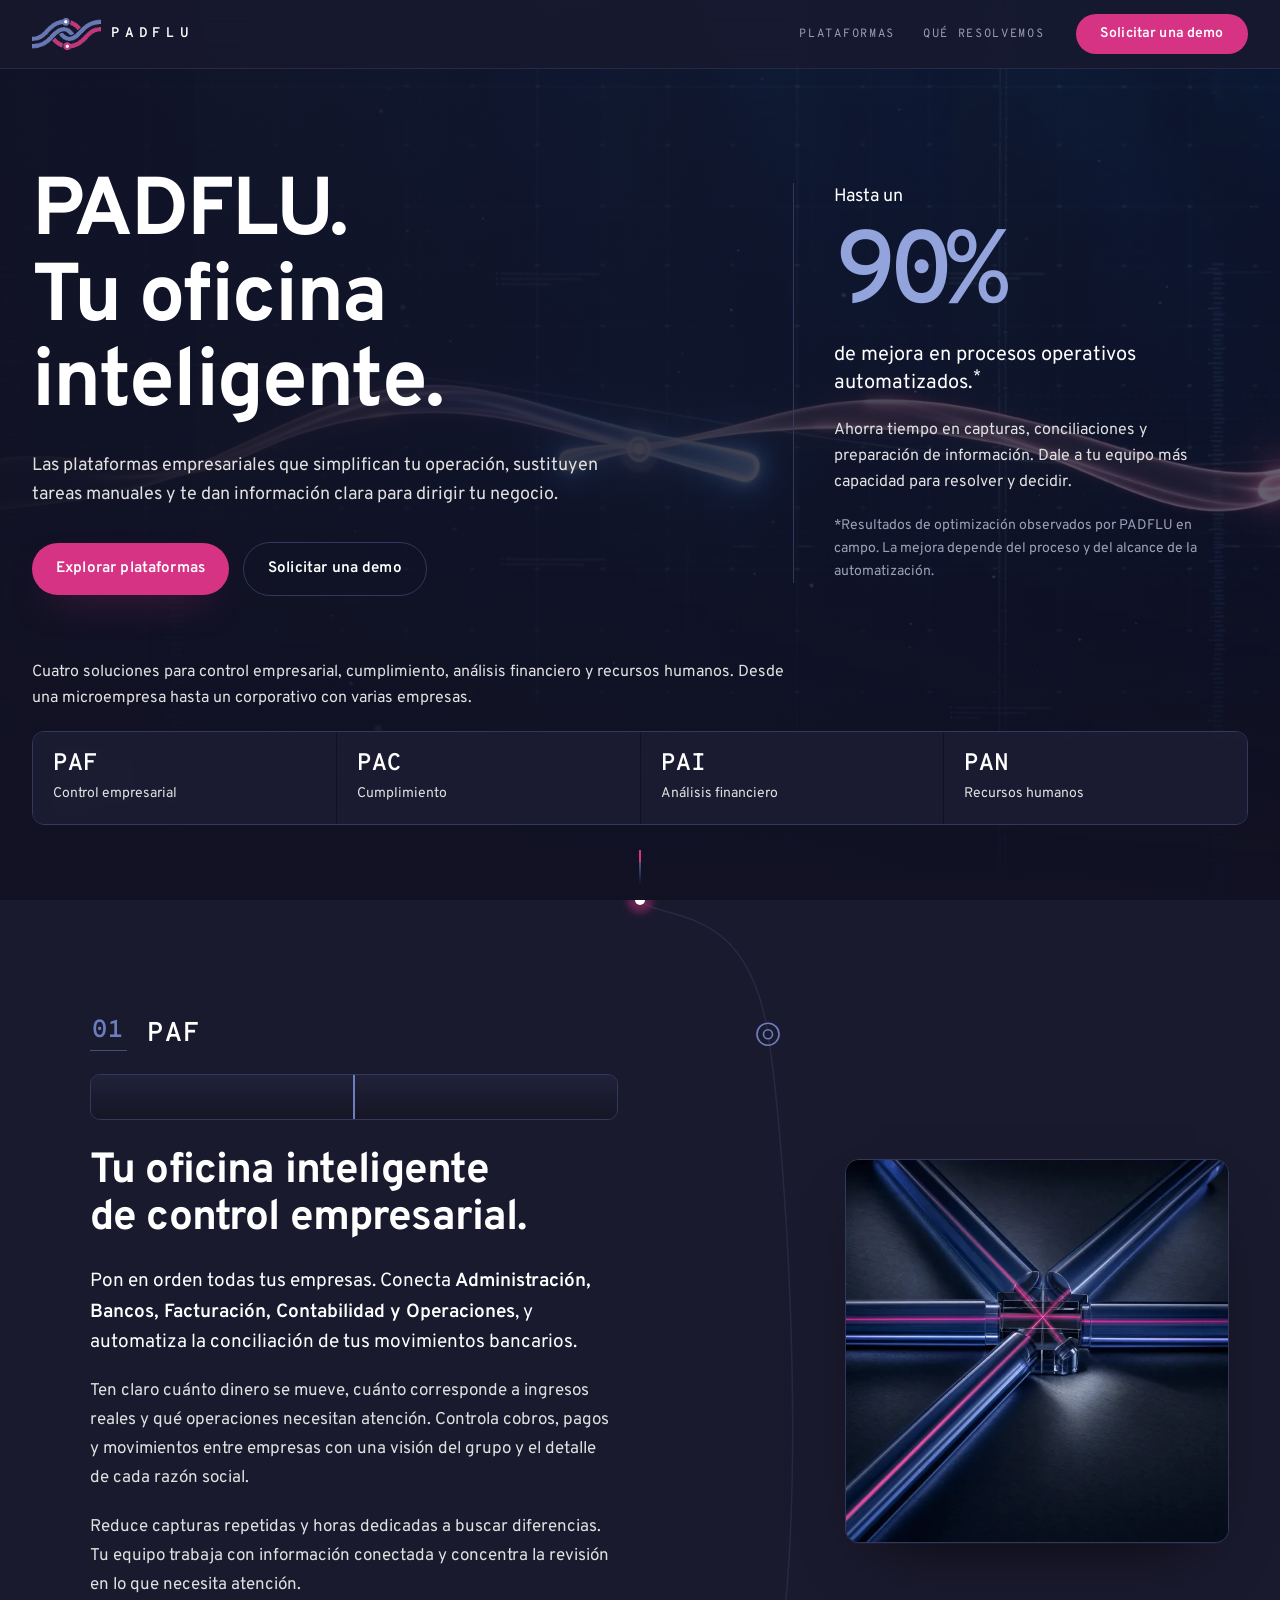
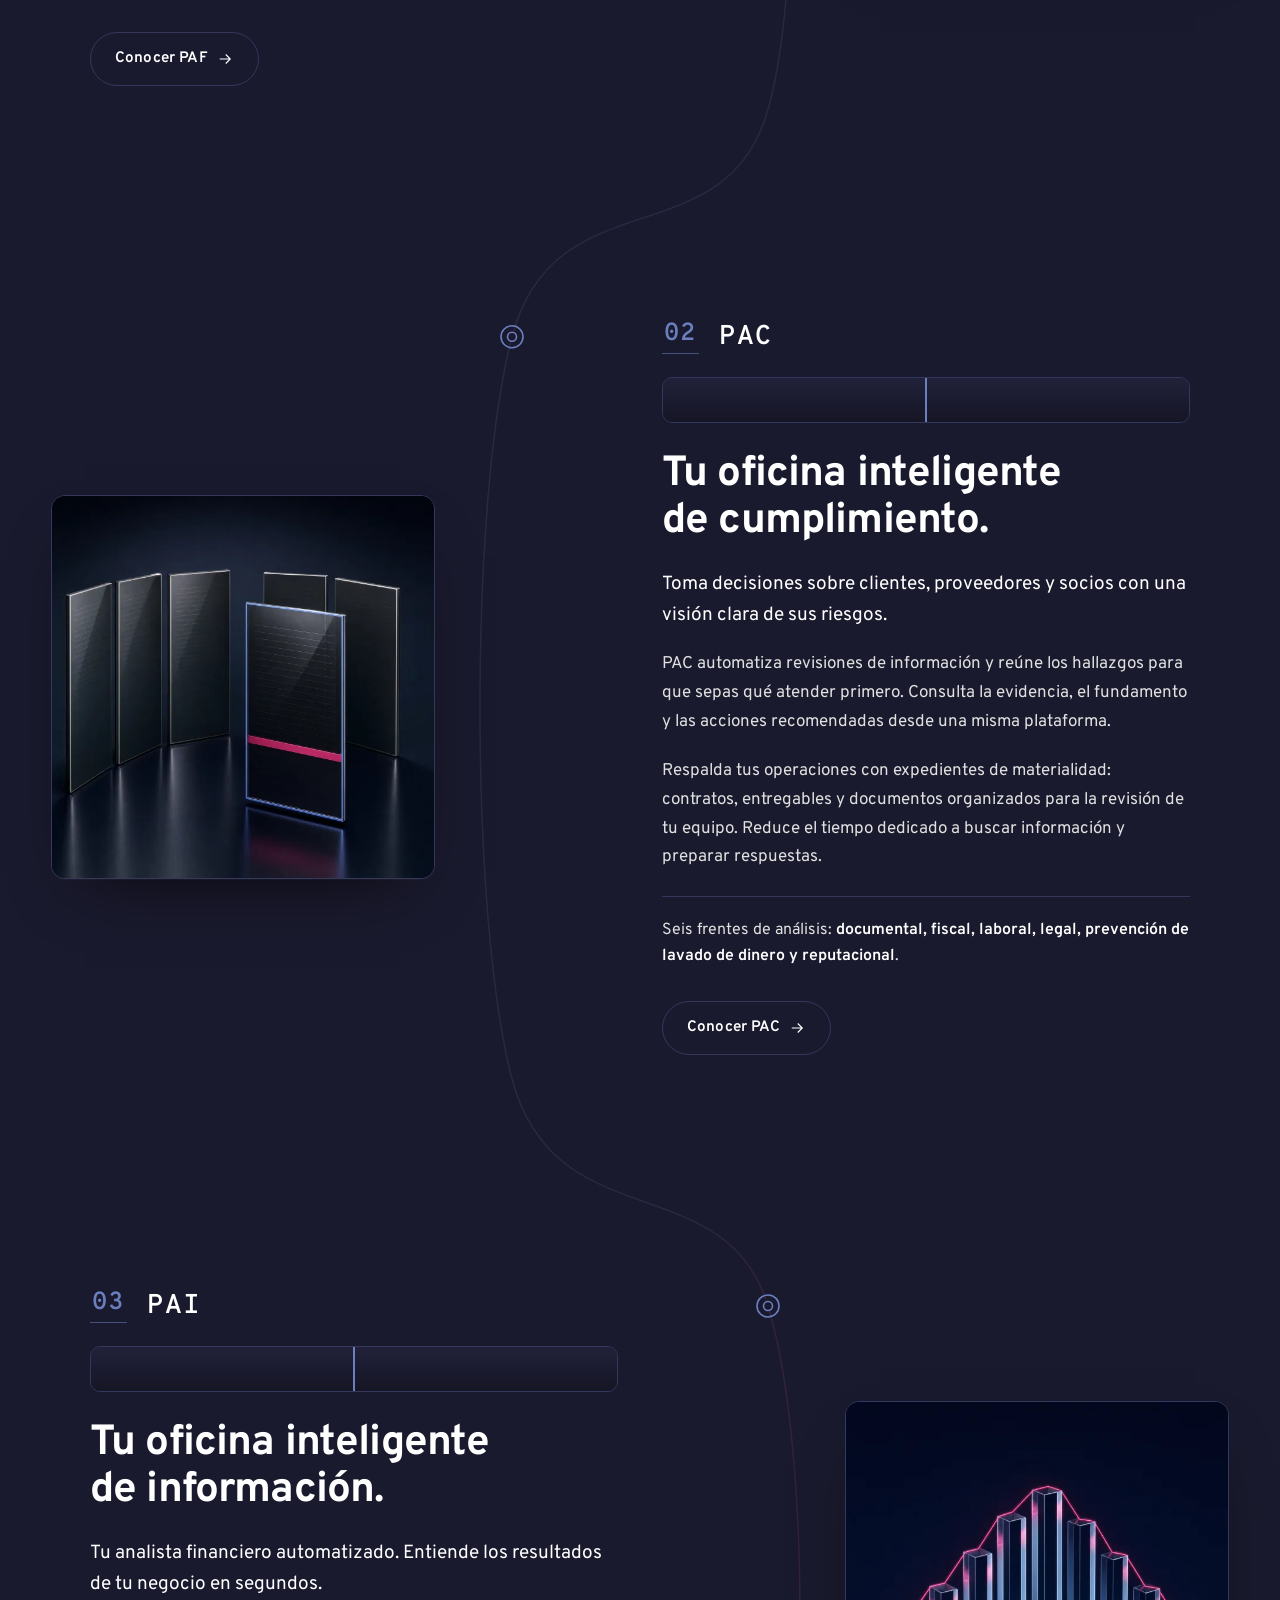
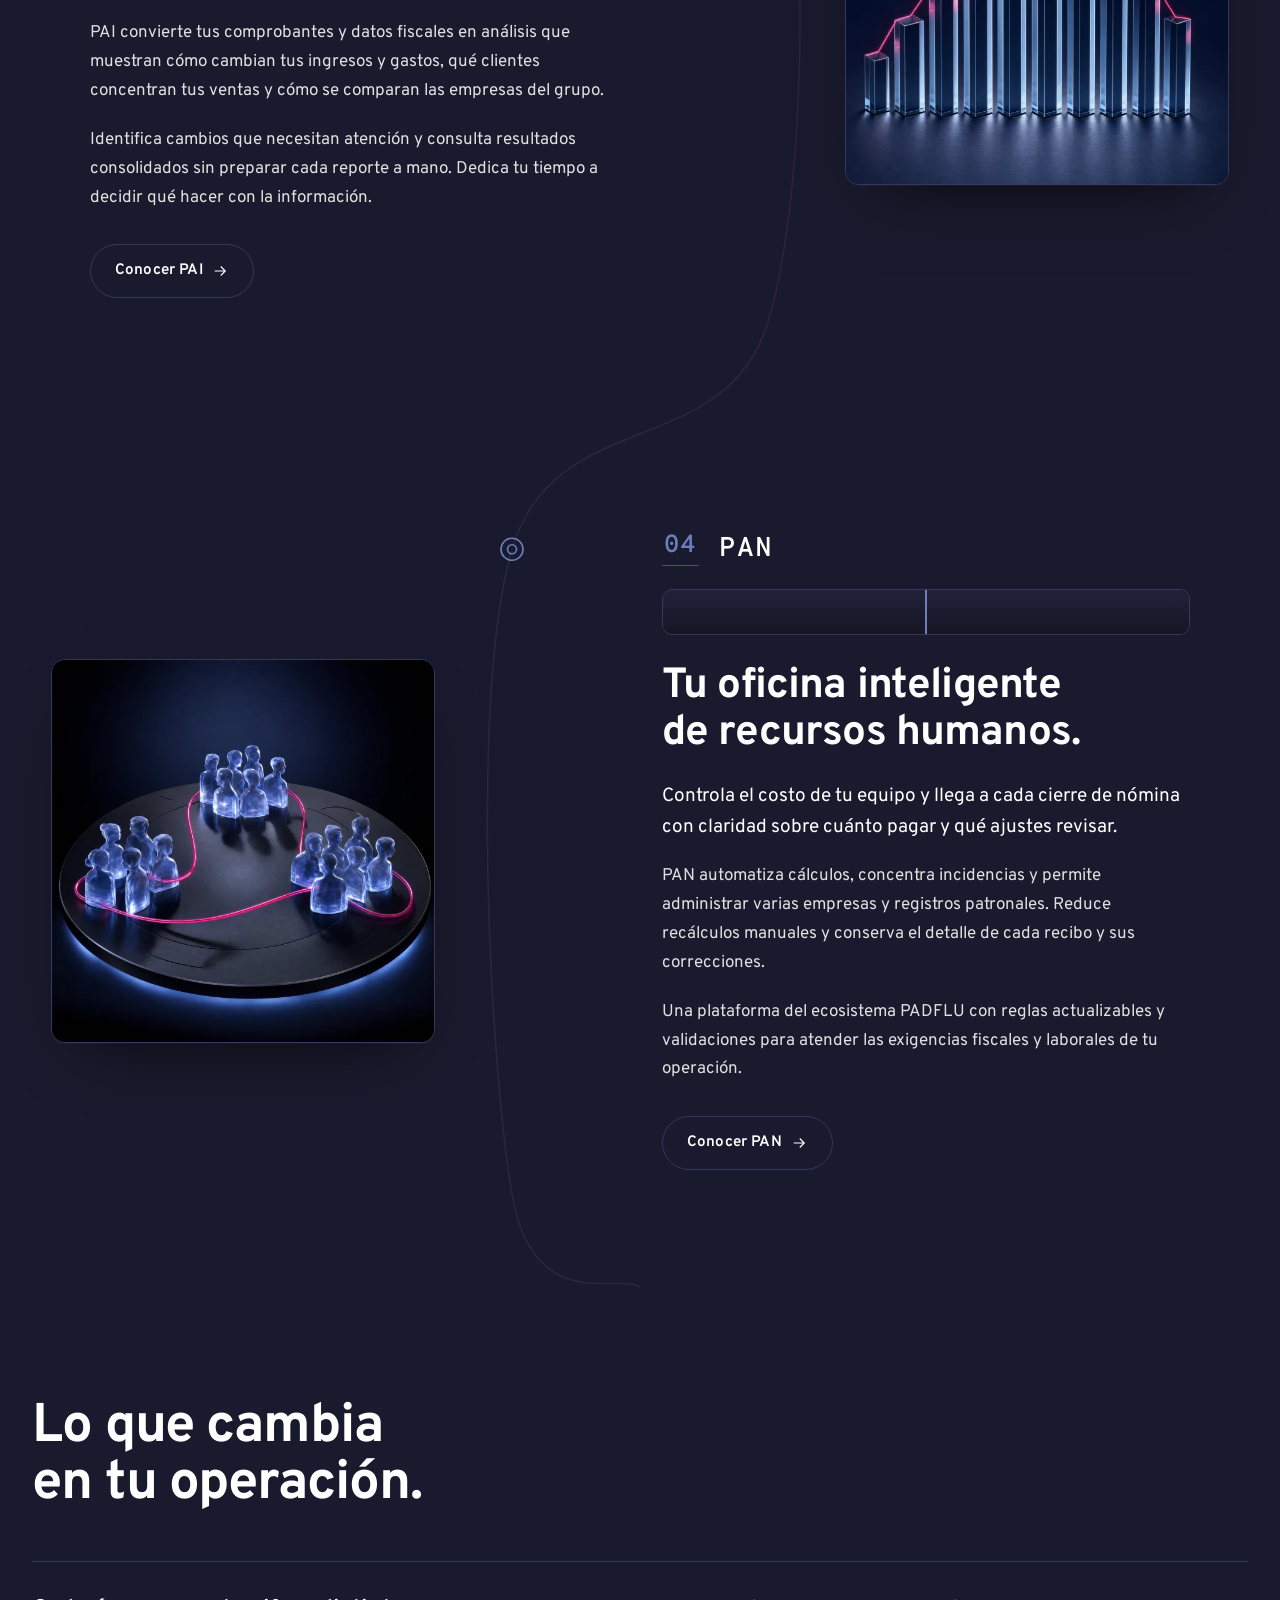
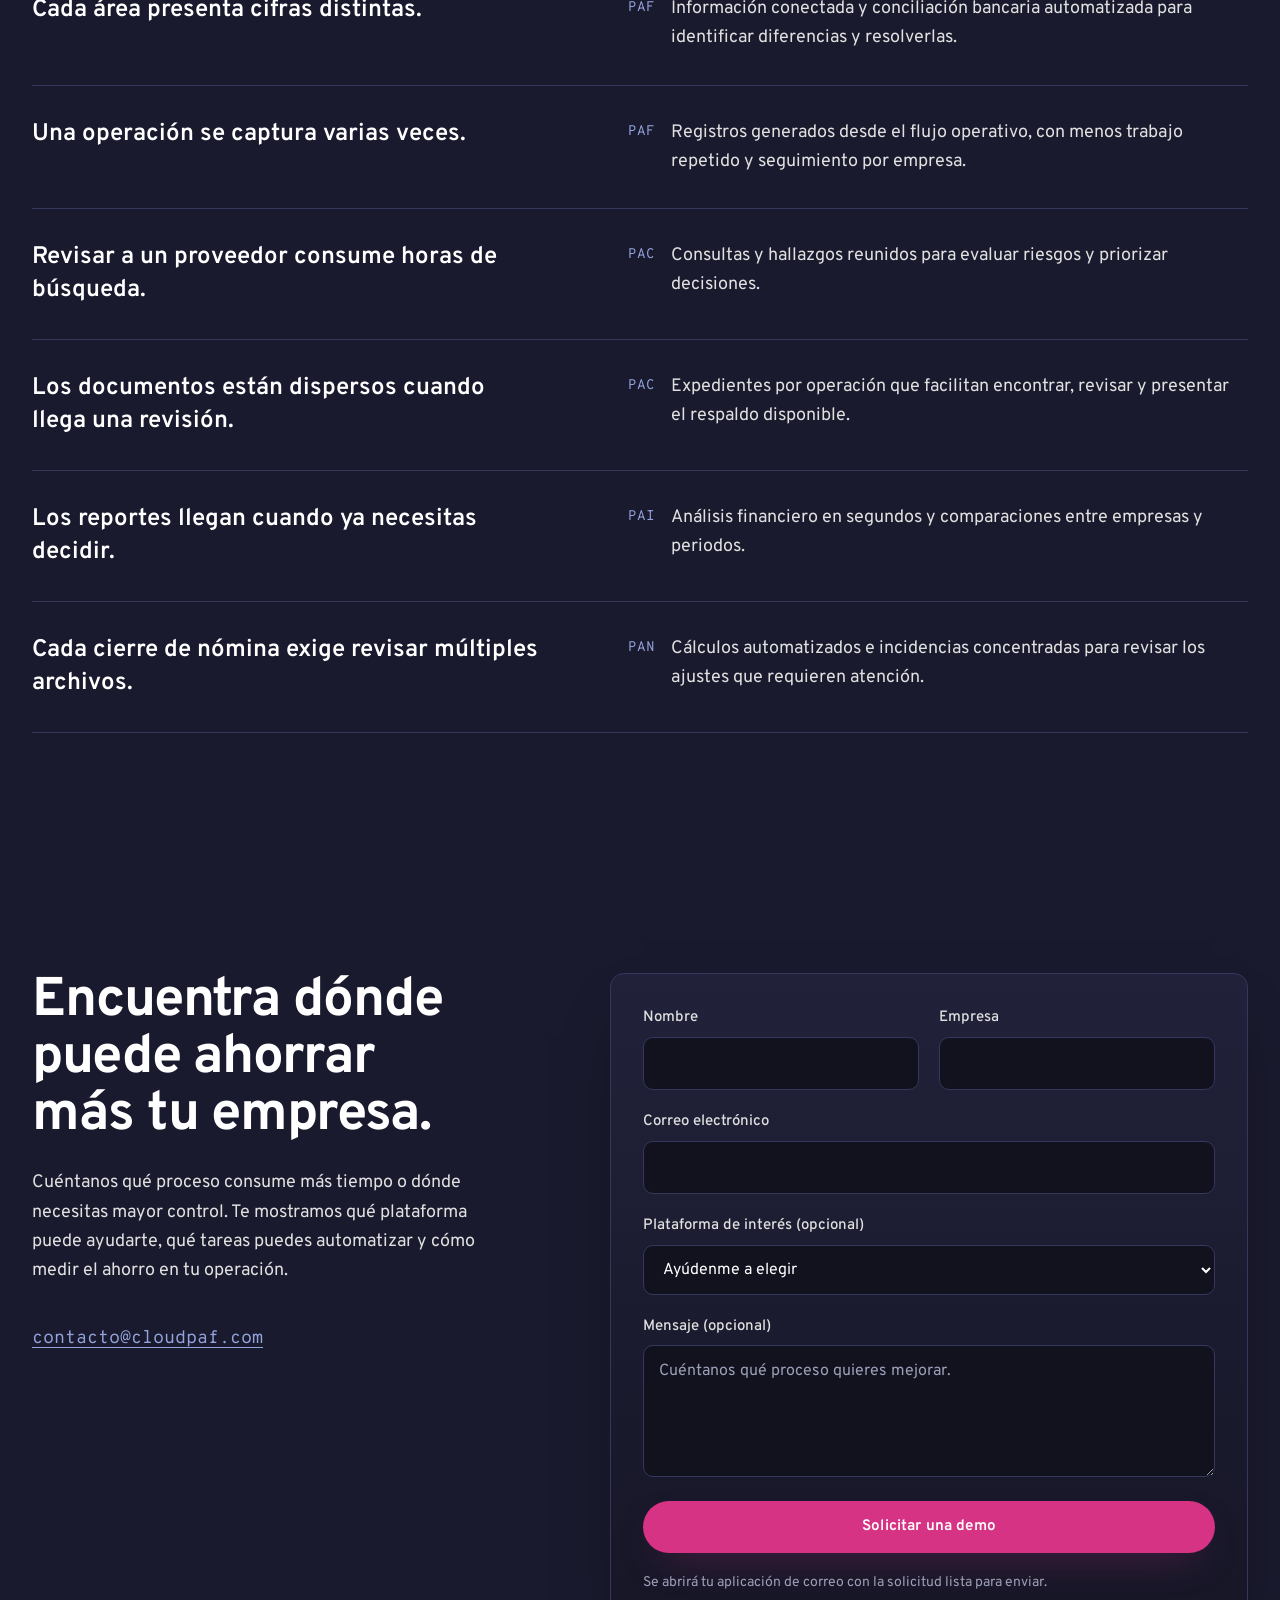
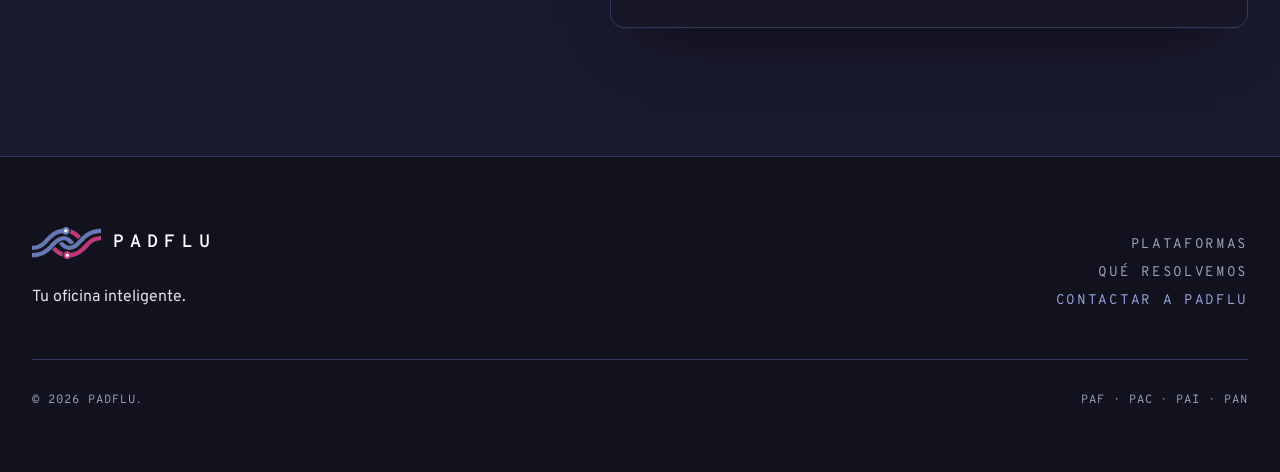
==== commit 015f0c6a: "Publish PADFLU intelligent office platforms and visuals" ====
--- a/index.html
+++ b/index.html
@@ -5,28 +5,28 @@
     <link rel="icon" type="image/png" href="/favicon.png" />
     <meta name="viewport" content="width=device-width, initial-scale=1.0" />
     <meta name="theme-color" content="#1A1A2E" />
-    <title>PAF — Cuatro productos para tu operación financiera: PAF · Flujos, PAI · Información, PAC · Cumplimiento y PAN · Nóminas</title>
+    <title>PADFLU — Tu oficina inteligente</title>
     <meta
       name="description"
-      content="PAF es la empresa detrás de cuatro productos para organizaciones mexicanas: PAF (flujos), PAI (información), PAC (cumplimiento) y PAN (nóminas). Fiscal mexicano nativo (CFDI 4.0) y multi-empresa real. Flujo visible. Cumplimiento nativo."
+      content="Las plataformas empresariales que simplifican tu operación, sustituyen tareas manuales y te dan información clara para dirigir tu negocio. Conoce PAF, PAC, PAI y PAN."
     />
-      <!-- SEO:auto start -->
+      <!-- Dominio de producción actual; PADFLU es la marca corporativa. -->
     <link rel="canonical" href="https://cloudpaf.com/" />
 
     <!-- Open Graph -->
     <meta property="og:type" content="website" />
     <meta property="og:locale" content="es_MX" />
-    <meta property="og:site_name" content="PAF" />
-    <meta property="og:title" content="PAF — Cuatro productos para tu operación financiera: PAF · Flujos, PAI · Información, PAC · Cumplimiento y PAN · Nóminas" />
-    <meta property="og:description" content="PAF es la empresa detrás de cuatro productos para organizaciones mexicanas: PAF (flujos), PAI (información), PAC (cumplimiento) y PAN (nóminas). Fiscal mexicano nativo (CFDI 4.0) y multi-empresa real. Flujo visible. Cumplimiento nativo." />
+    <meta property="og:site_name" content="PADFLU" />
+    <meta property="og:title" content="PADFLU — Tu oficina inteligente" />
+    <meta property="og:description" content="Las plataformas empresariales que simplifican tu operación, sustituyen tareas manuales y te dan información clara para dirigir tu negocio. Conoce PAF, PAC, PAI y PAN." />
     <meta property="og:url" content="https://cloudpaf.com/" />
     <meta property="og:image" content="https://cloudpaf.com/og.jpg" />
-    <meta property="og:image:alt" content="PAF" />
+    <meta property="og:image:alt" content="PADFLU" />
 
     <!-- Twitter -->
     <meta name="twitter:card" content="summary_large_image" />
-    <meta name="twitter:title" content="PAF — Cuatro productos para tu operación financiera: PAF · Flujos, PAI · Información, PAC · Cumplimiento y PAN · Nóminas" />
-    <meta name="twitter:description" content="PAF es la empresa detrás de cuatro productos para organizaciones mexicanas: PAF (flujos), PAI (información), PAC (cumplimiento) y PAN (nóminas). Fiscal mexicano nativo (CFDI 4.0) y multi-empresa real. Flujo visible. Cumplimiento nativo." />
+    <meta name="twitter:title" content="PADFLU — Tu oficina inteligente" />
+    <meta name="twitter:description" content="Las plataformas empresariales que simplifican tu operación, sustituyen tareas manuales y te dan información clara para dirigir tu negocio. Conoce PAF, PAC, PAI y PAN." />
     <meta name="twitter:image" content="https://cloudpaf.com/og.jpg" />
 
     <meta name="robots" content="index, follow, max-image-preview:large" />
@@ -34,16 +34,16 @@
 {
       "@context": "https://schema.org",
       "@type": "Organization",
-      "name": "PAF",
+      "name": "PADFLU",
       "url": "https://cloudpaf.com/",
       "logo": "https://cloudpaf.com/favicon.png",
       "image": "https://cloudpaf.com/og.jpg",
-      "description": "PAF es la empresa detrás de cuatro productos para organizaciones mexicanas: PAF (flujos), PAI (información), PAC (cumplimiento) y PAN (nóminas). Fiscal mexicano nativo (CFDI 4.0) y multi-empresa real. Flujo visible. Cumplimiento nativo."
+      "description": "Las plataformas empresariales que simplifican tu operación, sustituyen tareas manuales y te dan información clara para dirigir tu negocio. Conoce PAF, PAC, PAI y PAN."
 }
     </script>
-<!-- SEO:auto end -->
-    <script type="module" crossorigin src="/assets/index-C3mTWi8v.js"></script>
-    <link rel="stylesheet" crossorigin href="/assets/index-IMSaHoth.css">
+
+    <script type="module" crossorigin src="/assets/index-CJtcEkCg.js"></script>
+    <link rel="stylesheet" crossorigin href="/assets/index-fWCiUTjy.css">
   </head>
   <body>
     <div id="root"></div>
--- a/assets/index-fWCiUTjy.css
+++ b/assets/index-fWCiUTjy.css
@@ -0,0 +1 @@
+@font-face{font-family:Overpass;font-style:normal;font-display:swap;font-weight:400;src:url(/assets/overpass-cyrillic-ext-400-normal-AKUz2ZI5.woff2)format("woff2"),url(/assets/overpass-cyrillic-ext-400-normal-C2ZjKngx.woff)format("woff");unicode-range:U+460-52F,U+1C80-1C8A,U+20B4,U+2DE0-2DFF,U+A640-A69F,U+FE2E-FE2F}@font-face{font-family:Overpass;font-style:normal;font-display:swap;font-weight:400;src:url(/assets/overpass-cyrillic-400-normal-tXDxWGRy.woff2)format("woff2"),url(/assets/overpass-cyrillic-400-normal-CZsFKZCk.woff)format("woff");unicode-range:U+301,U+400-45F,U+490-491,U+4B0-4B1,U+2116}@font-face{font-family:Overpass;font-style:normal;font-display:swap;font-weight:400;src:url(/assets/overpass-vietnamese-400-normal-BKRCEiXy.woff2)format("woff2"),url(/assets/overpass-vietnamese-400-normal-CCWAWVG7.woff)format("woff");unicode-range:U+102-103,U+110-111,U+128-129,U+168-169,U+1A0-1A1,U+1AF-1B0,U+300-301,U+303-304,U+308-309,U+323,U+329,U+1EA0-1EF9,U+20AB}@font-face{font-family:Overpass;font-style:normal;font-display:swap;font-weight:400;src:url(/assets/overpass-latin-ext-400-normal-BIkXRwl6.woff2)format("woff2"),url(/assets/overpass-latin-ext-400-normal-DUq_h-_z.woff)format("woff");unicode-range:U+100-2BA,U+2BD-2C5,U+2C7-2CC,U+2CE-2D7,U+2DD-2FF,U+304,U+308,U+329,U+1D00-1DBF,U+1E00-1E9F,U+1EF2-1EFF,U+2020,U+20A0-20AB,U+20AD-20C0,U+2113,U+2C60-2C7F,U+A720-A7FF}@font-face{font-family:Overpass;font-style:normal;font-display:swap;font-weight:400;src:url(/assets/overpass-latin-400-normal-BpeLJ0bs.woff2)format("woff2"),url(/assets/overpass-latin-400-normal-c_C8zulu.woff)format("woff");unicode-range:U+??,U+131,U+152-153,U+2BB-2BC,U+2C6,U+2DA,U+2DC,U+304,U+308,U+329,U+2000-206F,U+20AC,U+2122,U+2191,U+2193,U+2212,U+2215,U+FEFF,U+FFFD}@font-face{font-family:Overpass;font-style:normal;font-display:swap;font-weight:500;src:url(/assets/overpass-cyrillic-ext-500-normal-rUvUTGTB.woff2)format("woff2"),url(/assets/overpass-cyrillic-ext-500-normal-BS6UBe5E.woff)format("woff");unicode-range:U+460-52F,U+1C80-1C8A,U+20B4,U+2DE0-2DFF,U+A640-A69F,U+FE2E-FE2F}@font-face{font-family:Overpass;font-style:normal;font-display:swap;font-weight:500;src:url(/assets/overpass-cyrillic-500-normal-B-s59vx1.woff2)format("woff2"),url(/assets/overpass-cyrillic-500-normal-CPaEzwqW.woff)format("woff");unicode-range:U+301,U+400-45F,U+490-491,U+4B0-4B1,U+2116}@font-face{font-family:Overpass;font-style:normal;font-display:swap;font-weight:500;src:url(/assets/overpass-vietnamese-500-normal-BBnULns_.woff2)format("woff2"),url(/assets/overpass-vietnamese-500-normal--WuuNgUB.woff)format("woff");unicode-range:U+102-103,U+110-111,U+128-129,U+168-169,U+1A0-1A1,U+1AF-1B0,U+300-301,U+303-304,U+308-309,U+323,U+329,U+1EA0-1EF9,U+20AB}@font-face{font-family:Overpass;font-style:normal;font-display:swap;font-weight:500;src:url(/assets/overpass-latin-ext-500-normal-zN5dp8Q-.woff2)format("woff2"),url(/assets/overpass-latin-ext-500-normal-CbnkzEfI.woff)format("woff");unicode-range:U+100-2BA,U+2BD-2C5,U+2C7-2CC,U+2CE-2D7,U+2DD-2FF,U+304,U+308,U+329,U+1D00-1DBF,U+1E00-1E9F,U+1EF2-1EFF,U+2020,U+20A0-20AB,U+20AD-20C0,U+2113,U+2C60-2C7F,U+A720-A7FF}@font-face{font-family:Overpass;font-style:normal;font-display:swap;font-weight:500;src:url(/assets/overpass-latin-500-normal-BE7ptzKY.woff2)format("woff2"),url(/assets/overpass-latin-500-normal-D6wRt_US.woff)format("woff");unicode-range:U+??,U+131,U+152-153,U+2BB-2BC,U+2C6,U+2DA,U+2DC,U+304,U+308,U+329,U+2000-206F,U+20AC,U+2122,U+2191,U+2193,U+2212,U+2215,U+FEFF,U+FFFD}@font-face{font-family:Overpass;font-style:normal;font-display:swap;font-weight:600;src:url(/assets/overpass-cyrillic-ext-600-normal-CW4Fknsm.woff2)format("woff2"),url(/assets/overpass-cyrillic-ext-600-normal-Zx-mtRSD.woff)format("woff");unicode-range:U+460-52F,U+1C80-1C8A,U+20B4,U+2DE0-2DFF,U+A640-A69F,U+FE2E-FE2F}@font-face{font-family:Overpass;font-style:normal;font-display:swap;font-weight:600;src:url(/assets/overpass-cyrillic-600-normal-B-hc8bdn.woff2)format("woff2"),url(/assets/overpass-cyrillic-600-normal-CXB2Mrig.woff)format("woff");unicode-range:U+301,U+400-45F,U+490-491,U+4B0-4B1,U+2116}@font-face{font-family:Overpass;font-style:normal;font-display:swap;font-weight:600;src:url(/assets/overpass-vietnamese-600-normal-CjS-4vQf.woff2)format("woff2"),url(/assets/overpass-vietnamese-600-normal-DlMMlPfM.woff)format("woff");unicode-range:U+102-103,U+110-111,U+128-129,U+168-169,U+1A0-1A1,U+1AF-1B0,U+300-301,U+303-304,U+308-309,U+323,U+329,U+1EA0-1EF9,U+20AB}@font-face{font-family:Overpass;font-style:normal;font-display:swap;font-weight:600;src:url(/assets/overpass-latin-ext-600-normal-Cyj4Nio0.woff2)format("woff2"),url(/assets/overpass-latin-ext-600-normal-DQKKMGzp.woff)format("woff");unicode-range:U+100-2BA,U+2BD-2C5,U+2C7-2CC,U+2CE-2D7,U+2DD-2FF,U+304,U+308,U+329,U+1D00-1DBF,U+1E00-1E9F,U+1EF2-1EFF,U+2020,U+20A0-20AB,U+20AD-20C0,U+2113,U+2C60-2C7F,U+A720-A7FF}@font-face{font-family:Overpass;font-style:normal;font-display:swap;font-weight:600;src:url(/assets/overpass-latin-600-normal-25RhTNCi.woff2)format("woff2"),url(/assets/overpass-latin-600-normal-DhYQrzaY.woff)format("woff");unicode-range:U+??,U+131,U+152-153,U+2BB-2BC,U+2C6,U+2DA,U+2DC,U+304,U+308,U+329,U+2000-206F,U+20AC,U+2122,U+2191,U+2193,U+2212,U+2215,U+FEFF,U+FFFD}@font-face{font-family:Overpass;font-style:normal;font-display:swap;font-weight:700;src:url(/assets/overpass-cyrillic-ext-700-normal-BaWk5GG2.woff2)format("woff2"),url(/assets/overpass-cyrillic-ext-700-normal-BKlBpuxy.woff)format("woff");unicode-range:U+460-52F,U+1C80-1C8A,U+20B4,U+2DE0-2DFF,U+A640-A69F,U+FE2E-FE2F}@font-face{font-family:Overpass;font-style:normal;font-display:swap;font-weight:700;src:url(/assets/overpass-cyrillic-700-normal-BjZUDJrT.woff2)format("woff2"),url(/assets/overpass-cyrillic-700-normal-HIXpUAjV.woff)format("woff");unicode-range:U+301,U+400-45F,U+490-491,U+4B0-4B1,U+2116}@font-face{font-family:Overpass;font-style:normal;font-display:swap;font-weight:700;src:url(/assets/overpass-vietnamese-700-normal-D-X6mUZH.woff2)format("woff2"),url(/assets/overpass-vietnamese-700-normal-Cg81EjMQ.woff)format("woff");unicode-range:U+102-103,U+110-111,U+128-129,U+168-169,U+1A0-1A1,U+1AF-1B0,U+300-301,U+303-304,U+308-309,U+323,U+329,U+1EA0-1EF9,U+20AB}@font-face{font-family:Overpass;font-style:normal;font-display:swap;font-weight:700;src:url(/assets/overpass-latin-ext-700-normal-CF2GN6rW.woff2)format("woff2"),url(/assets/overpass-latin-ext-700-normal-cssK-iBQ.woff)format("woff");unicode-range:U+100-2BA,U+2BD-2C5,U+2C7-2CC,U+2CE-2D7,U+2DD-2FF,U+304,U+308,U+329,U+1D00-1DBF,U+1E00-1E9F,U+1EF2-1EFF,U+2020,U+20A0-20AB,U+20AD-20C0,U+2113,U+2C60-2C7F,U+A720-A7FF}@font-face{font-family:Overpass;font-style:normal;font-display:swap;font-weight:700;src:url(/assets/overpass-latin-700-normal-CQX2QTgM.woff2)format("woff2"),url(/assets/overpass-latin-700-normal-BjBIVHw1.woff)format("woff");unicode-range:U+??,U+131,U+152-153,U+2BB-2BC,U+2C6,U+2DA,U+2DC,U+304,U+308,U+329,U+2000-206F,U+20AC,U+2122,U+2191,U+2193,U+2212,U+2215,U+FEFF,U+FFFD}@font-face{font-family:Overpass;font-style:normal;font-display:swap;font-weight:800;src:url(/assets/overpass-cyrillic-ext-800-normal-CIth-cA7.woff2)format("woff2"),url(/assets/overpass-cyrillic-ext-800-normal-hx3cL3ZN.woff)format("woff");unicode-range:U+460-52F,U+1C80-1C8A,U+20B4,U+2DE0-2DFF,U+A640-A69F,U+FE2E-FE2F}@font-face{font-family:Overpass;font-style:normal;font-display:swap;font-weight:800;src:url(/assets/overpass-cyrillic-800-normal-CP6RWG8X.woff2)format("woff2"),url(/assets/overpass-cyrillic-800-normal-PJW4A9xW.woff)format("woff");unicode-range:U+301,U+400-45F,U+490-491,U+4B0-4B1,U+2116}@font-face{font-family:Overpass;font-style:normal;font-display:swap;font-weight:800;src:url(/assets/overpass-vietnamese-800-normal-BB8K9-Vo.woff2)format("woff2"),url(/assets/overpass-vietnamese-800-normal-DZUygvj_.woff)format("woff");unicode-range:U+102-103,U+110-111,U+128-129,U+168-169,U+1A0-1A1,U+1AF-1B0,U+300-301,U+303-304,U+308-309,U+323,U+329,U+1EA0-1EF9,U+20AB}@font-face{font-family:Overpass;font-style:normal;font-display:swap;font-weight:800;src:url(/assets/overpass-latin-ext-800-normal-DZ60AB77.woff2)format("woff2"),url(/assets/overpass-latin-ext-800-normal-D6WKWGNs.woff)format("woff");unicode-range:U+100-2BA,U+2BD-2C5,U+2C7-2CC,U+2CE-2D7,U+2DD-2FF,U+304,U+308,U+329,U+1D00-1DBF,U+1E00-1E9F,U+1EF2-1EFF,U+2020,U+20A0-20AB,U+20AD-20C0,U+2113,U+2C60-2C7F,U+A720-A7FF}@font-face{font-family:Overpass;font-style:normal;font-display:swap;font-weight:800;src:url(/assets/overpass-latin-800-normal-Bzx_XP5l.woff2)format("woff2"),url(/assets/overpass-latin-800-normal-D6-q4f0l.woff)format("woff");unicode-range:U+??,U+131,U+152-153,U+2BB-2BC,U+2C6,U+2DA,U+2DC,U+304,U+308,U+329,U+2000-206F,U+20AC,U+2122,U+2191,U+2193,U+2212,U+2215,U+FEFF,U+FFFD}@font-face{font-family:Overpass Mono;font-style:normal;font-display:swap;font-weight:400;src:url(/assets/overpass-mono-cyrillic-ext-400-normal-Dgejvo4A.woff2)format("woff2"),url(/assets/overpass-mono-cyrillic-ext-400-normal-DgxwtUZy.woff)format("woff");unicode-range:U+460-52F,U+1C80-1C8A,U+20B4,U+2DE0-2DFF,U+A640-A69F,U+FE2E-FE2F}@font-face{font-family:Overpass Mono;font-style:normal;font-display:swap;font-weight:400;src:url(/assets/overpass-mono-cyrillic-400-normal-B144qALP.woff2)format("woff2"),url(/assets/overpass-mono-cyrillic-400-normal-XK9_jwT8.woff)format("woff");unicode-range:U+301,U+400-45F,U+490-491,U+4B0-4B1,U+2116}@font-face{font-family:Overpass Mono;font-style:normal;font-display:swap;font-weight:400;src:url(/assets/overpass-mono-vietnamese-400-normal-jmOeL0rj.woff2)format("woff2"),url(/assets/overpass-mono-vietnamese-400-normal-DrLp_cHj.woff)format("woff");unicode-range:U+102-103,U+110-111,U+128-129,U+168-169,U+1A0-1A1,U+1AF-1B0,U+300-301,U+303-304,U+308-309,U+323,U+329,U+1EA0-1EF9,U+20AB}@font-face{font-family:Overpass Mono;font-style:normal;font-display:swap;font-weight:400;src:url(/assets/overpass-mono-latin-ext-400-normal-DBdJzBs_.woff2)format("woff2"),url(/assets/overpass-mono-latin-ext-400-normal-5YIw-E8g.woff)format("woff");unicode-range:U+100-2BA,U+2BD-2C5,U+2C7-2CC,U+2CE-2D7,U+2DD-2FF,U+304,U+308,U+329,U+1D00-1DBF,U+1E00-1E9F,U+1EF2-1EFF,U+2020,U+20A0-20AB,U+20AD-20C0,U+2113,U+2C60-2C7F,U+A720-A7FF}@font-face{font-family:Overpass Mono;font-style:normal;font-display:swap;font-weight:400;src:url(/assets/overpass-mono-latin-400-normal-VINZG6Js.woff2)format("woff2"),url(/assets/overpass-mono-latin-400-normal-DqAOLzCO.woff)format("woff");unicode-range:U+??,U+131,U+152-153,U+2BB-2BC,U+2C6,U+2DA,U+2DC,U+304,U+308,U+329,U+2000-206F,U+20AC,U+2122,U+2191,U+2193,U+2212,U+2215,U+FEFF,U+FFFD}@font-face{font-family:Overpass Mono;font-style:normal;font-display:swap;font-weight:500;src:url(/assets/overpass-mono-cyrillic-ext-500-normal-DGTQowpm.woff2)format("woff2"),url(/assets/overpass-mono-cyrillic-ext-500-normal-DXHhqYQS.woff)format("woff");unicode-range:U+460-52F,U+1C80-1C8A,U+20B4,U+2DE0-2DFF,U+A640-A69F,U+FE2E-FE2F}@font-face{font-family:Overpass Mono;font-style:normal;font-display:swap;font-weight:500;src:url(/assets/overpass-mono-cyrillic-500-normal-tZOaLeux.woff2)format("woff2"),url(/assets/overpass-mono-cyrillic-500-normal-DF35YEs9.woff)format("woff");unicode-range:U+301,U+400-45F,U+490-491,U+4B0-4B1,U+2116}@font-face{font-family:Overpass Mono;font-style:normal;font-display:swap;font-weight:500;src:url(/assets/overpass-mono-vietnamese-500-normal-Cd0aqzaH.woff2)format("woff2"),url(/assets/overpass-mono-vietnamese-500-normal-RNTKqux2.woff)format("woff");unicode-range:U+102-103,U+110-111,U+128-129,U+168-169,U+1A0-1A1,U+1AF-1B0,U+300-301,U+303-304,U+308-309,U+323,U+329,U+1EA0-1EF9,U+20AB}@font-face{font-family:Overpass Mono;font-style:normal;font-display:swap;font-weight:500;src:url(/assets/overpass-mono-latin-ext-500-normal-B6Yv-hCw.woff2)format("woff2"),url(/assets/overpass-mono-latin-ext-500-normal-BeoCr26i.woff)format("woff");unicode-range:U+100-2BA,U+2BD-2C5,U+2C7-2CC,U+2CE-2D7,U+2DD-2FF,U+304,U+308,U+329,U+1D00-1DBF,U+1E00-1E9F,U+1EF2-1EFF,U+2020,U+20A0-20AB,U+20AD-20C0,U+2113,U+2C60-2C7F,U+A720-A7FF}@font-face{font-family:Overpass Mono;font-style:normal;font-display:swap;font-weight:500;src:url(/assets/overpass-mono-latin-500-normal-DkKmcrh_.woff2)format("woff2"),url(/assets/overpass-mono-latin-500-normal-BmPyqWzT.woff)format("woff");unicode-range:U+??,U+131,U+152-153,U+2BB-2BC,U+2C6,U+2DA,U+2DC,U+304,U+308,U+329,U+2000-206F,U+20AC,U+2122,U+2191,U+2193,U+2212,U+2215,U+FEFF,U+FFFD}@font-face{font-family:Overpass Mono;font-style:normal;font-display:swap;font-weight:600;src:url(/assets/overpass-mono-cyrillic-ext-600-normal-Bh_4P40x.woff2)format("woff2"),url(/assets/overpass-mono-cyrillic-ext-600-normal-UFW49wI4.woff)format("woff");unicode-range:U+460-52F,U+1C80-1C8A,U+20B4,U+2DE0-2DFF,U+A640-A69F,U+FE2E-FE2F}@font-face{font-family:Overpass Mono;font-style:normal;font-display:swap;font-weight:600;src:url(/assets/overpass-mono-cyrillic-600-normal-JW4VG2Dr.woff2)format("woff2"),url(/assets/overpass-mono-cyrillic-600-normal-BKbqme25.woff)format("woff");unicode-range:U+301,U+400-45F,U+490-491,U+4B0-4B1,U+2116}@font-face{font-family:Overpass Mono;font-style:normal;font-display:swap;font-weight:600;src:url(/assets/overpass-mono-vietnamese-600-normal-BobdPw6V.woff2)format("woff2"),url(/assets/overpass-mono-vietnamese-600-normal-Bo9tXo9f.woff)format("woff");unicode-range:U+102-103,U+110-111,U+128-129,U+168-169,U+1A0-1A1,U+1AF-1B0,U+300-301,U+303-304,U+308-309,U+323,U+329,U+1EA0-1EF9,U+20AB}@font-face{font-family:Overpass Mono;font-style:normal;font-display:swap;font-weight:600;src:url(/assets/overpass-mono-latin-ext-600-normal-rnoLi9UA.woff2)format("woff2"),url(/assets/overpass-mono-latin-ext-600-normal-gyxvOplJ.woff)format("woff");unicode-range:U+100-2BA,U+2BD-2C5,U+2C7-2CC,U+2CE-2D7,U+2DD-2FF,U+304,U+308,U+329,U+1D00-1DBF,U+1E00-1E9F,U+1EF2-1EFF,U+2020,U+20A0-20AB,U+20AD-20C0,U+2113,U+2C60-2C7F,U+A720-A7FF}@font-face{font-family:Overpass Mono;font-style:normal;font-display:swap;font-weight:600;src:url(/assets/overpass-mono-latin-600-normal-DBP6720Q.woff2)format("woff2"),url(/assets/overpass-mono-latin-600-normal-gGkmhJLl.woff)format("woff");unicode-range:U+??,U+131,U+152-153,U+2BB-2BC,U+2C6,U+2DA,U+2DC,U+304,U+308,U+329,U+2000-206F,U+20AC,U+2122,U+2191,U+2193,U+2212,U+2215,U+FEFF,U+FFFD}@layer properties{@supports (((-webkit-hyphens:none)) and (not (margin-trim:inline))) or ((-moz-orient:inline) and (not (color:rgb(from red r g b)))){*,:before,:after,::backdrop{--tw-translate-x:0;--tw-translate-y:0;--tw-translate-z:0;--tw-rotate-x:initial;--tw-rotate-y:initial;--tw-rotate-z:initial;--tw-skew-x:initial;--tw-skew-y:initial;--tw-border-style:solid;--tw-leading:initial;--tw-font-weight:initial;--tw-tracking:initial;--tw-backdrop-blur:initial;--tw-backdrop-brightness:initial;--tw-backdrop-contrast:initial;--tw-backdrop-grayscale:initial;--tw-backdrop-hue-rotate:initial;--tw-backdrop-invert:initial;--tw-backdrop-opacity:initial;--tw-backdrop-saturate:initial;--tw-backdrop-sepia:initial}}}@layer theme{:root,:host{--font-sans:"Overpass", "Inter", system-ui, -apple-system, "Segoe UI", sans-serif;--font-mono:"Overpass Mono", ui-monospace, "SFMono-Regular", "Menlo", monospace;--color-white:#fff;--spacing:.25rem;--container-xs:20rem;--container-sm:24rem;--container-md:28rem;--container-xl:36rem;--container-2xl:42rem;--container-3xl:48rem;--text-xs:.75rem;--text-xs--line-height:calc(1 / .75);--text-sm:.875rem;--text-sm--line-height:calc(1.25 / .875);--text-base:1rem;--text-base--line-height:calc(1.5 / 1);--text-lg:1.125rem;--text-lg--line-height:calc(1.75 / 1.125);--text-xl:1.25rem;--text-xl--line-height:calc(1.75 / 1.25);--text-2xl:1.5rem;--text-2xl--line-height:calc(2 / 1.5);--font-weight-semibold:600;--font-weight-bold:700;--leading-snug:1.375;--leading-relaxed:1.625;--radius-lg:.5rem;--radius-xl:.75rem;--blur-md:12px;--default-transition-duration:.15s;--default-transition-timing-function:cubic-bezier(.4, 0, .2, 1);--default-font-family:var(--font-sans);--default-mono-font-family:var(--font-mono);--color-night:#1a1a2e;--color-night-deep:#12121f;--color-panel:#21213a;--color-panel-soft:#2a2a46;--color-hair:#33385c;--color-stream:#6b7fbf;--color-stream-text:#93a3dc;--color-flow:#d63384;--color-flow-deep:#b62a70;--color-body:#e0e0e0;--color-mute:#9ba0b8;--shadow-panel:0 1px 0 #ffffff08, 0 28px 64px -34px #000c;--shadow-flow:0 16px 40px -20px #d6338499}}@layer base{*,:after,:before,::backdrop{box-sizing:border-box;border:0 solid;margin:0;padding:0}::file-selector-button{box-sizing:border-box;border:0 solid;margin:0;padding:0}html,:host{-webkit-text-size-adjust:100%;tab-size:4;line-height:1.5;font-family:var(--default-font-family,ui-sans-serif, system-ui, sans-serif, "Apple Color Emoji", "Segoe UI Emoji", "Segoe UI Symbol", "Noto Color Emoji");font-feature-settings:var(--default-font-feature-settings,normal);font-variation-settings:var(--default-font-variation-settings,normal);-webkit-tap-highlight-color:transparent}hr{height:0;color:inherit;border-top-width:1px}abbr:where([title]){-webkit-text-decoration:underline dotted;text-decoration:underline dotted}h1,h2,h3,h4,h5,h6{font-size:inherit;font-weight:inherit}a{color:inherit;-webkit-text-decoration:inherit;-webkit-text-decoration:inherit;-webkit-text-decoration:inherit;-webkit-text-decoration:inherit;text-decoration:inherit}b,strong{font-weight:bolder}code,kbd,samp,pre{font-family:var(--default-mono-font-family,ui-monospace, SFMono-Regular, Menlo, Monaco, Consolas, "Liberation Mono", "Courier New", monospace);font-feature-settings:var(--default-mono-font-feature-settings,normal);font-variation-settings:var(--default-mono-font-variation-settings,normal);font-size:1em}small{font-size:80%}sub,sup{vertical-align:baseline;font-size:75%;line-height:0;position:relative}sub{bottom:-.25em}sup{top:-.5em}table{text-indent:0;border-color:inherit;border-collapse:collapse}:-moz-focusring{outline:auto}progress{vertical-align:baseline}summary{display:list-item}ol,ul,menu{list-style:none}img,svg,video,canvas,audio,iframe,embed,object{vertical-align:middle;display:block}img,video{max-width:100%;height:auto}button,input,select,optgroup,textarea{font:inherit;font-feature-settings:inherit;font-variation-settings:inherit;letter-spacing:inherit;color:inherit;opacity:1;background-color:#0000;border-radius:0}::file-selector-button{font:inherit;font-feature-settings:inherit;font-variation-settings:inherit;letter-spacing:inherit;color:inherit;opacity:1;background-color:#0000;border-radius:0}:where(select:is([multiple],[size])) optgroup{font-weight:bolder}:where(select:is([multiple],[size])) optgroup option{padding-inline-start:20px}::file-selector-button{margin-inline-end:4px}::placeholder{opacity:1}@supports (not ((-webkit-appearance:-apple-pay-button))) or (contain-intrinsic-size:1px){::placeholder{color:currentColor}@supports (color:color-mix(in lab, red, red)){::placeholder{color:color-mix(in oklab, currentcolor 50%, transparent)}}}textarea{resize:vertical}::-webkit-search-decoration{-webkit-appearance:none}::-webkit-date-and-time-value{min-height:1lh;text-align:inherit}::-webkit-datetime-edit{display:inline-flex}::-webkit-datetime-edit-fields-wrapper{padding:0}::-webkit-datetime-edit{padding-block:0}::-webkit-datetime-edit-year-field{padding-block:0}::-webkit-datetime-edit-month-field{padding-block:0}::-webkit-datetime-edit-day-field{padding-block:0}::-webkit-datetime-edit-hour-field{padding-block:0}::-webkit-datetime-edit-minute-field{padding-block:0}::-webkit-datetime-edit-second-field{padding-block:0}::-webkit-datetime-edit-millisecond-field{padding-block:0}::-webkit-datetime-edit-meridiem-field{padding-block:0}::-webkit-calendar-picker-indicator{line-height:1}:-moz-ui-invalid{box-shadow:none}button,input:where([type=button],[type=reset],[type=submit]){appearance:button}::file-selector-button{appearance:button}::-webkit-inner-spin-button{height:auto}::-webkit-outer-spin-button{height:auto}[hidden]:where(:not([hidden=until-found])){display:none!important}*,:before,:after{box-sizing:border-box;border-color:#33385cb3}@supports (color:color-mix(in lab, red, red)){*,:before,:after{border-color:color-mix(in srgb, var(--color-hair) 70%, transparent)}}html{-webkit-text-size-adjust:100%;background-color:var(--color-night);scroll-padding-top:5.5rem}html.lenis,html.lenis body{height:auto}.lenis.lenis-smooth{scroll-behavior:auto!important}.lenis.lenis-stopped{overflow:hidden}body{background-color:var(--color-night);color:var(--color-body);font-family:var(--font-sans);font-synthesis-weight:none;text-rendering:optimizelegibility;-webkit-font-smoothing:antialiased;-moz-osx-font-smoothing:grayscale;margin:0;font-size:1rem;line-height:1.62;overflow-x:clip}h1,h2,h3,h4{font-family:var(--font-sans);letter-spacing:-.02em;text-wrap:balance;color:var(--color-white);margin:0;font-weight:700;line-height:1.05}p{margin:0}a{color:inherit;text-decoration:none}img,video{max-width:100%;display:block}button{font-family:inherit}::selection{background:#d6338473}@supports (color:color-mix(in lab, red, red)){::selection{background:color-mix(in srgb, var(--color-flow) 45%, transparent)}}::selection{color:var(--color-white)}:focus-visible{outline:2px solid var(--color-flow);outline-offset:3px;border-radius:3px}}@layer components{.stage{z-index:1;position:relative}.tnum{font-variant-numeric:tabular-nums;font-feature-settings:"tnum"}.ledger-label{font-family:var(--font-mono);letter-spacing:.26em;text-transform:uppercase;color:var(--color-stream-text);font-size:clamp(.66rem,1.6vw,.74rem);font-weight:500}.console{background:linear-gradient(180deg, var(--color-panel) 0%, var(--color-night-deep) 140%);border:1px solid var(--color-hair);box-shadow:var(--shadow-panel);border-radius:14px}.console-bar{border-bottom:1px solid var(--color-hair);font-family:var(--font-mono);letter-spacing:.24em;text-transform:uppercase;color:var(--color-mute);align-items:center;gap:.5rem;padding:.6rem .9rem;font-size:.66rem;display:flex}.console-dot{background:var(--color-flow);border-radius:50%;width:7px;height:7px;box-shadow:0 0 #d6338499}@supports (color:color-mix(in lab, red, red)){.console-dot{box-shadow:0 0 0 0 color-mix(in srgb, var(--color-flow) 60%, transparent)}}.console-dot{animation:2.4s cubic-bezier(.4,0,.2,1) infinite livedot}@keyframes livedot{0%{box-shadow:0 0 0 0 color-mix(in srgb, var(--color-flow) 55%, transparent)}70%{box-shadow:0 0 0 7px color-mix(in srgb, var(--color-flow) 0%, transparent)}to{box-shadow:0 0 0 0 color-mix(in srgb, var(--color-flow) 0%, transparent)}}.ledger{flex-direction:column;display:flex}.ledger-row{border-top:1px dashed #33385ce6;justify-content:space-between;align-items:baseline;gap:1rem;padding:.72rem 0;display:flex}@supports (color:color-mix(in lab, red, red)){.ledger-row{border-top:1px dashed color-mix(in srgb, var(--color-hair) 90%, transparent)}}.ledger-row:last-child{border-bottom:1px dashed #33385ce6}@supports (color:color-mix(in lab, red, red)){.ledger-row:last-child{border-bottom:1px dashed color-mix(in srgb, var(--color-hair) 90%, transparent)}}.ledger-row dt{font-family:var(--font-mono);letter-spacing:.14em;text-transform:uppercase;color:var(--color-mute);font-size:.68rem}.ledger-row dd{font-family:var(--font-mono);color:var(--color-body);text-align:right;margin:0;font-weight:600}.ledger-row dd.figure{color:var(--color-stream-text);font-size:1.05rem}.btn{letter-spacing:.01em;will-change:transform;border-radius:999px;align-items:center;gap:.55rem;padding:.85rem 1.5rem;font-size:.95rem;font-weight:600;transition:transform .35s cubic-bezier(.16,1,.3,1),background-color .35s,box-shadow .35s,border-color .35s;display:inline-flex}.btn-primary{background:var(--color-flow);color:var(--color-white);box-shadow:var(--shadow-flow)}.btn-primary:hover{background:var(--color-flow-deep);transform:translateY(-2px)}.btn-ghost{color:var(--color-white);border:1px solid var(--color-hair);background:0 0}.btn-ghost:hover{border-color:var(--color-stream);background:#6b7fbf1f}@supports (color:color-mix(in lab, red, red)){.btn-ghost:hover{background:color-mix(in srgb, var(--color-stream) 12%, transparent)}}.hero-content{align-items:center;gap:3.5rem;display:grid}.hero-title{max-width:12ch;font-size:clamp(2.9rem,6.4vw,5.6rem);line-height:1.04}.hero-result{border-top:1px solid var(--color-hair);padding-top:2rem}.hero-result__claim{color:var(--color-white)}.hero-result__number{font-family:var(--font-mono);letter-spacing:-.07em;color:var(--color-stream-text);margin-block:.4rem;font-size:clamp(4.5rem,8vw,7rem);font-weight:600;line-height:1.15;display:block}.hero-product{background:#21213aa6;padding:1.25rem}@supports (color:color-mix(in lab, red, red)){.hero-product{background:color-mix(in srgb, var(--color-panel) 65%, transparent)}}.hero-product{-webkit-backdrop-filter:blur(8px);backdrop-filter:blur(8px);transition:background-color .25s}.hero-product:hover{background:var(--color-panel-soft)}.hero-product:focus-visible{outline-offset:-3px}@media (width>=1024px){.hero-content{grid-template-columns:1.45fr 1fr;gap:clamp(3rem,8vw,8rem)}.hero-result{border-top:0;border-left:1px solid var(--color-hair);padding:0 0 0 2.5rem}}.cr-readout{border-bottom:1px solid #33385cb3;flex-wrap:wrap;align-items:center;gap:.6rem 1.4rem;padding-bottom:1.1rem;display:flex}@supports (color:color-mix(in lab, red, red)){.cr-readout{border-bottom:1px solid color-mix(in srgb, var(--color-hair) 70%, transparent)}}.cr-readout{font-family:var(--font-mono)}.cr-readout__id{letter-spacing:.34em;color:var(--color-white);align-items:center;gap:.5rem;font-weight:600;display:inline-flex}.cr-readout__tag{letter-spacing:.06em;min-width:0;color:var(--color-mute);flex:16rem;font-size:clamp(.68rem,1.7vw,.8rem)}.cr-readout__meta{letter-spacing:.14em;color:var(--color-mute);text-transform:uppercase;align-items:center;gap:1.1rem;font-size:.72rem;display:inline-flex}.cr-status{color:var(--color-stream-text);align-items:center;gap:.5rem;display:inline-flex}.cr-status__led{background:var(--color-flow);border-radius:50%;width:7px;height:7px;box-shadow:0 0 #d6338499}@supports (color:color-mix(in lab, red, red)){.cr-status__led{box-shadow:0 0 0 0 color-mix(in srgb, var(--color-flow) 60%, transparent)}}.cr-status__led{animation:2.4s cubic-bezier(.4,0,.2,1) infinite livedot}.cr-origin{margin-top:1.6rem;padding-left:1.75rem;position:relative}.cr-origin:before{content:"";border:1.5px solid var(--color-stream);border-radius:50%;width:11px;height:11px;position:absolute;top:50%;left:0;transform:translateY(-50%);box-shadow:0 0 10px #6b7fbf8c}@supports (color:color-mix(in lab, red, red)){.cr-origin:before{box-shadow:0 0 10px color-mix(in srgb, var(--color-stream) 55%, transparent)}}.cr-origin__label{font-family:var(--font-mono);letter-spacing:.24em;text-transform:uppercase;color:var(--color-stream-text);font-size:.66rem}.pipeline{position:relative}.gate{padding-block:clamp(5rem,13vh,10rem);position:relative}.gate-inner{width:min(46%,33rem);position:relative}.gate[data-side=left] .gate-inner{margin-inline:clamp(4%,7vw,8rem) auto}.gate[data-side=right] .gate-inner{margin-inline:auto clamp(4%,7vw,8rem)}.gate-visual{width:min(30vw,30rem);position:absolute;top:50%;transform:translateY(-50%)}.gate[data-side=left] .gate-visual{right:clamp(1.25rem,4vw,6rem)}.gate[data-side=right] .gate-visual{left:clamp(1.25rem,4vw,6rem)}.gate-visual__frame{border:1px solid var(--color-hair);background:var(--color-night-deep);box-shadow:var(--shadow-panel);border-radius:14px;overflow:hidden}.gate-visual img{aspect-ratio:1;object-fit:cover;width:100%;height:auto;display:block}.product-code{color:var(--color-white);font-family:var(--font-mono);letter-spacing:.04em;font-size:1.7rem;font-weight:600;line-height:1.2}.gate-title{max-width:21ch;font-size:clamp(1.9rem,3.3vw,2.8rem);line-height:1.12}.gate-copy{gap:1.25rem;font-size:1.0625rem;line-height:1.7;display:grid}.gate-copy strong{color:var(--color-white);font-weight:600}.gate-intro{color:var(--color-white);font-size:1.1875rem;line-height:1.6}.problem-row{border-top:1px solid var(--color-hair);gap:1.25rem;padding-block:1.75rem;display:grid}.problem-product{font-family:var(--font-mono);color:var(--color-stream-text);flex-shrink:0;padding-top:.2rem;font-size:.875rem}@media (width>=768px){.problem-row{grid-template-columns:.9fr 1.1fr;gap:clamp(2rem,7vw,7rem);padding-block:2rem}}.valve{border:1px solid var(--color-hair);background:var(--color-night-deep);border-radius:10px;height:46px;margin-top:1.4rem;position:relative;overflow:hidden}.valve-slit{background:linear-gradient(90deg, var(--color-stream) 0%, #8a6fb0 55%, var(--color-flow) 100%);opacity:.16;transition:opacity .6s;position:absolute;inset:0}.valve-leaf{background:linear-gradient(180deg, var(--color-panel) 0%, var(--color-night-deep) 130%);width:50%;transition:transform .75s cubic-bezier(.7,0,.2,1);position:absolute;top:0;bottom:0}.valve-leaf--l{border-right:1px solid var(--color-stream);left:0}.valve-leaf--r{border-left:1px solid var(--color-stream);right:0}.gate.is-open .valve-slit{opacity:.85;box-shadow:inset 0 0 18px #d6338473}@supports (color:color-mix(in lab, red, red)){.gate.is-open .valve-slit{box-shadow:inset 0 0 18px color-mix(in srgb, var(--color-flow) 45%, transparent)}}.gate.is-open .valve-leaf--l{transform:translate(-101%)}.gate.is-open .valve-leaf--r{transform:translate(101%)}.gate-status{font-family:var(--font-mono);letter-spacing:.18em;text-transform:uppercase;color:var(--color-mute);align-items:center;gap:.5rem;margin-top:.7rem;font-size:.66rem;display:flex}.gate-status__dot{background:#9ba0b899;border-radius:50%;width:7px;height:7px}@supports (color:color-mix(in lab, red, red)){.gate-status__dot{background:color-mix(in srgb, var(--color-mute) 60%, transparent)}}.gate-status__dot{transition:background-color .5s,box-shadow .5s}.gate.is-open .gate-status__dot{background:var(--color-flow);box-shadow:0 0 8px #d63384bf}@supports (color:color-mix(in lab, red, red)){.gate.is-open .gate-status__dot{box-shadow:0 0 8px color-mix(in srgb, var(--color-flow) 75%, transparent)}}.gate-status__open{color:var(--color-stream-text);display:none}.gate.is-open .gate-status__closed{display:none}.gate.is-open .gate-status__open{display:inline}.ledger-index{font-family:var(--font-mono);font-variant-numeric:tabular-nums;font-feature-settings:"tnum";letter-spacing:.04em;color:var(--color-stream);border-bottom:1px solid #6b7fbf8c;padding:0 .15rem .3rem;font-size:clamp(1.05rem,2.4vw,1.55rem);font-weight:600;line-height:1.15;display:inline-block}@supports (color:color-mix(in lab, red, red)){.ledger-index{border-bottom:1px solid color-mix(in srgb, var(--color-stream) 55%, transparent)}}.field{flex-direction:column;gap:.4rem;display:flex}.field>label{color:var(--color-body);font-size:.9375rem;font-weight:500}.field input,.field select,.field textarea{background:var(--color-night-deep);border:1px solid var(--color-hair);width:100%;color:var(--color-white);font:inherit;border-radius:10px;padding:.8rem .95rem;transition:border-color .25s,box-shadow .25s}.field input::placeholder,.field textarea::placeholder{color:var(--color-mute)}.field input:focus,.field select:focus,.field textarea:focus{border-color:var(--color-stream);outline:none;box-shadow:0 0 0 3px #6b7fbf38}@supports (color:color-mix(in lab, red, red)){.field input:focus,.field select:focus,.field textarea:focus{box-shadow:0 0 0 3px color-mix(in srgb, var(--color-stream) 22%, transparent)}}.field[data-invalid=true] input,.field[data-invalid=true] select,.field[data-invalid=true] textarea{border-color:var(--color-flow)}.field-error{font-family:var(--font-mono);letter-spacing:.04em;color:#e16ca6;font-size:.72rem}@supports (color:color-mix(in lab, red, red)){.field-error{color:color-mix(in srgb, var(--color-flow) 72%, var(--color-white))}}}@layer utilities{.pointer-events-none{pointer-events:none}.visible{visibility:visible}.sr-only{clip-path:inset(50%);white-space:nowrap;border-width:0;width:1px;height:1px;margin:-1px;padding:0;position:absolute;overflow:hidden}.absolute{position:absolute}.fixed{position:fixed}.relative{position:relative}.inset-0{inset:0}.inset-x-0{inset-inline:0}.top-0{top:0}.bottom-0{bottom:0}.bottom-4{bottom:calc(var(--spacing) * 4)}.left-1\/2{left:50%}.z-0{z-index:0}.z-10{z-index:10}.z-\[90\]{z-index:90}.mx-auto{margin-inline:auto}.my-auto{margin-block:auto}.mt-1{margin-top:var(--spacing)}.mt-2{margin-top:calc(var(--spacing) * 2)}.mt-5{margin-top:calc(var(--spacing) * 5)}.mt-6{margin-top:calc(var(--spacing) * 6)}.mt-7{margin-top:calc(var(--spacing) * 7)}.mt-8{margin-top:calc(var(--spacing) * 8)}.mt-12{margin-top:calc(var(--spacing) * 12)}.mt-14{margin-top:calc(var(--spacing) * 14)}.mb-6{margin-bottom:calc(var(--spacing) * 6)}.block{display:block}.flex{display:flex}.grid{display:grid}.hidden{display:none}.inline-block{display:inline-block}.h-8{height:calc(var(--spacing) * 8)}.h-11{height:calc(var(--spacing) * 11)}.h-full{height:100%}.min-h-\[100svh\]{min-height:100svh}.w-auto{width:auto}.w-full{width:100%}.max-w-2xl{max-width:var(--container-2xl)}.max-w-3xl{max-width:var(--container-3xl)}.max-w-\[80rem\]{max-width:80rem}.max-w-md{max-width:var(--container-md)}.max-w-sm{max-width:var(--container-sm)}.max-w-xl{max-width:var(--container-xl)}.max-w-xs{max-width:var(--container-xs)}.min-w-0{min-width:0}.-translate-x-1\/2{--tw-translate-x:calc(calc(1 / 2 * 100%) * -1);translate:var(--tw-translate-x) var(--tw-translate-y)}.transform{transform:var(--tw-rotate-x,) var(--tw-rotate-y,) var(--tw-rotate-z,) var(--tw-skew-x,) var(--tw-skew-y,)}.grid-cols-2{grid-template-columns:repeat(2,minmax(0,1fr))}.flex-col{flex-direction:column}.flex-wrap{flex-wrap:wrap}.items-center{align-items:center}.items-start{align-items:flex-start}.justify-between{justify-content:space-between}.justify-center{justify-content:center}.gap-1{gap:var(--spacing)}.gap-2{gap:calc(var(--spacing) * 2)}.gap-2\.5{gap:calc(var(--spacing) * 2.5)}.gap-3{gap:calc(var(--spacing) * 3)}.gap-3\.5{gap:calc(var(--spacing) * 3.5)}.gap-4{gap:calc(var(--spacing) * 4)}.gap-5{gap:calc(var(--spacing) * 5)}.gap-7{gap:calc(var(--spacing) * 7)}.gap-8{gap:calc(var(--spacing) * 8)}.gap-12{gap:calc(var(--spacing) * 12)}.gap-14{gap:calc(var(--spacing) * 14)}.gap-px{gap:1px}.overflow-hidden{overflow:hidden}.rounded-full{border-radius:3.40282e38px}.rounded-lg{border-radius:var(--radius-lg)}.rounded-xl{border-radius:var(--radius-xl)}.border{border-style:var(--tw-border-style);border-width:1px}.border-t{border-top-style:var(--tw-border-style);border-top-width:1px}.border-b{border-bottom-style:var(--tw-border-style);border-bottom-width:1px}.border-hair{border-color:var(--color-hair)}.border-stream\/50{border-color:#6b7fbf80}@supports (color:color-mix(in lab, red, red)){.border-stream\/50{border-color:color-mix(in oklab, var(--color-stream) 50%, transparent)}}.bg-night{background-color:var(--color-night)}.bg-night-deep{background-color:var(--color-night-deep)}.bg-stream\/10{background-color:#6b7fbf1a}@supports (color:color-mix(in lab, red, red)){.bg-stream\/10{background-color:color-mix(in oklab, var(--color-stream) 10%, transparent)}}.object-cover{object-fit:cover}.p-6{padding:calc(var(--spacing) * 6)}.px-3{padding-inline:calc(var(--spacing) * 3)}.px-3\.5{padding-inline:calc(var(--spacing) * 3.5)}.px-4{padding-inline:calc(var(--spacing) * 4)}.px-5{padding-inline:calc(var(--spacing) * 5)}.py-2{padding-block:calc(var(--spacing) * 2)}.py-2\.5{padding-block:calc(var(--spacing) * 2.5)}.py-3{padding-block:calc(var(--spacing) * 3)}.py-3\.5{padding-block:calc(var(--spacing) * 3.5)}.py-16{padding-block:calc(var(--spacing) * 16)}.py-24{padding-block:calc(var(--spacing) * 24)}.pt-1{padding-top:var(--spacing)}.pt-5{padding-top:calc(var(--spacing) * 5)}.pt-8{padding-top:calc(var(--spacing) * 8)}.pt-32{padding-top:calc(var(--spacing) * 32)}.pb-5{padding-bottom:calc(var(--spacing) * 5)}.pb-16{padding-bottom:calc(var(--spacing) * 16)}.font-mono{font-family:var(--font-mono)}.text-2xl{font-size:var(--text-2xl);line-height:var(--tw-leading,var(--text-2xl--line-height))}.text-base{font-size:var(--text-base);line-height:var(--tw-leading,var(--text-base--line-height))}.text-lg{font-size:var(--text-lg);line-height:var(--tw-leading,var(--text-lg--line-height))}.text-sm{font-size:var(--text-sm);line-height:var(--tw-leading,var(--text-sm--line-height))}.text-xl{font-size:var(--text-xl);line-height:var(--tw-leading,var(--text-xl--line-height))}.text-xs{font-size:var(--text-xs);line-height:var(--tw-leading,var(--text-xs--line-height))}.text-\[clamp\(2rem\,4\.4vw\,3\.4rem\)\]{font-size:clamp(2rem,4.4vw,3.4rem)}.text-\[clamp\(2rem\,5vw\,3\.4rem\)\]{font-size:clamp(2rem,5vw,3.4rem)}.leading-none{--tw-leading:1;line-height:1}.leading-relaxed{--tw-leading:var(--leading-relaxed);line-height:var(--leading-relaxed)}.leading-snug{--tw-leading:var(--leading-snug);line-height:var(--leading-snug)}.font-bold{--tw-font-weight:var(--font-weight-bold);font-weight:var(--font-weight-bold)}.font-semibold{--tw-font-weight:var(--font-weight-semibold);font-weight:var(--font-weight-semibold)}.tracking-\[0\.08em\]{--tw-tracking:.08em;letter-spacing:.08em}.tracking-\[0\.12em\]{--tw-tracking:.12em;letter-spacing:.12em}.tracking-\[0\.14em\]{--tw-tracking:.14em;letter-spacing:.14em}.tracking-\[0\.34em\]{--tw-tracking:.34em;letter-spacing:.34em}.text-body{color:var(--color-body)}.text-mute{color:var(--color-mute)}.text-stream-text{color:var(--color-stream-text)}.text-white{color:var(--color-white)}.uppercase{text-transform:uppercase}.underline{text-decoration-line:underline}.decoration-1{text-decoration-thickness:1px}.underline-offset-4{text-underline-offset:4px}.opacity-70{opacity:.7}.backdrop-blur-md{--tw-backdrop-blur:blur(var(--blur-md));-webkit-backdrop-filter:var(--tw-backdrop-blur,) var(--tw-backdrop-brightness,) var(--tw-backdrop-contrast,) var(--tw-backdrop-grayscale,) var(--tw-backdrop-hue-rotate,) var(--tw-backdrop-invert,) var(--tw-backdrop-opacity,) var(--tw-backdrop-saturate,) var(--tw-backdrop-sepia,);backdrop-filter:var(--tw-backdrop-blur,) var(--tw-backdrop-brightness,) var(--tw-backdrop-contrast,) var(--tw-backdrop-grayscale,) var(--tw-backdrop-hue-rotate,) var(--tw-backdrop-invert,) var(--tw-backdrop-opacity,) var(--tw-backdrop-saturate,) var(--tw-backdrop-sepia,)}.transition-colors{transition-property:color,background-color,border-color,outline-color,text-decoration-color,fill,stroke,--tw-gradient-from,--tw-gradient-via,--tw-gradient-to;transition-timing-function:var(--tw-ease,var(--default-transition-timing-function));transition-duration:var(--tw-duration,var(--default-transition-duration))}.outline-none{--tw-outline-style:none;outline-style:none}.select-none{-webkit-user-select:none;user-select:none}.\[background\:linear-gradient\(0deg\,rgba\(18\,18\,36\,0\.9\)_0\%\,rgba\(18\,18\,36\,0\)_38\%\)\]{background:linear-gradient(#12122400 62%,#121224e6 100%)}.\[background\:linear-gradient\(90deg\,rgba\(18\,18\,36\,0\.95\)_0\%\,rgba\(18\,18\,36\,0\.78\)_42\%\,rgba\(18\,18\,36\,0\.5\)_100\%\)\]{background:linear-gradient(90deg,#121224f2 0%,#121224c7 42%,#12122480 100%)}@media (hover:hover){.hover\:bg-panel:hover{background-color:var(--color-panel)}.hover\:text-white:hover{color:var(--color-white)}}.focus\:not-sr-only:focus{clip-path:none;white-space:normal;width:auto;height:auto;margin:0;padding:0;position:static;overflow:visible}.focus\:fixed:focus{position:fixed}.focus\:top-4:focus{top:calc(var(--spacing) * 4)}.focus\:left-4:focus{left:calc(var(--spacing) * 4)}.focus\:z-\[95\]:focus{z-index:95}.focus\:rounded-full:focus{border-radius:3.40282e38px}.focus\:bg-flow:focus{background-color:var(--color-flow)}.focus\:px-4:focus{padding-inline:calc(var(--spacing) * 4)}.focus\:py-2:focus{padding-block:calc(var(--spacing) * 2)}.focus\:text-sm:focus{font-size:var(--text-sm);line-height:var(--tw-leading,var(--text-sm--line-height))}.focus\:font-semibold:focus{--tw-font-weight:var(--font-weight-semibold);font-weight:var(--font-weight-semibold)}.focus\:text-white:focus{color:var(--color-white)}@media (width>=40rem){.sm\:grid-cols-2{grid-template-columns:repeat(2,minmax(0,1fr))}.sm\:grid-cols-4{grid-template-columns:repeat(4,minmax(0,1fr))}.sm\:flex-row{flex-direction:row}.sm\:items-center{align-items:center}.sm\:justify-between{justify-content:space-between}.sm\:p-8{padding:calc(var(--spacing) * 8)}.sm\:px-8{padding-inline:calc(var(--spacing) * 8)}.sm\:py-28{padding-block:calc(var(--spacing) * 28)}.sm\:py-32{padding-block:calc(var(--spacing) * 32)}.sm\:text-2xl{font-size:var(--text-2xl);line-height:var(--tw-leading,var(--text-2xl--line-height))}.sm\:text-lg{font-size:var(--text-lg);line-height:var(--tw-leading,var(--text-lg--line-height))}}@media (width>=48rem){.md\:flex{display:flex}.md\:hidden{display:none}.md\:flex-row{flex-direction:row}.md\:items-end{align-items:flex-end}.md\:justify-between{justify-content:space-between}}@media (width>=64rem){.lg\:mt-16{margin-top:calc(var(--spacing) * 16)}.lg\:block{display:block}.lg\:grid-cols-\[0\.9fr_1\.1fr\]{grid-template-columns:.9fr 1.1fr}.lg\:pt-40{padding-top:calc(var(--spacing) * 40)}}.pulse{opacity:1}.reticle{z-index:0;pointer-events:none;opacity:.55;background-image:linear-gradient(90deg,#6b7fbf0f 1px,#0000 1px),linear-gradient(#6b7fbf0f 1px,#0000 1px);position:fixed;inset:0}@supports (color:color-mix(in lab, red, red)){.reticle{background-image:linear-gradient(to right, color-mix(in srgb, var(--color-stream) 6%, transparent) 1px, transparent 1px), linear-gradient(to bottom, color-mix(in srgb, var(--color-stream) 6%, transparent) 1px, transparent 1px)}}.reticle{background-size:92px 92px;-webkit-mask-image:radial-gradient(circle at 50% 40%,#000 0%,#0000 92%);mask-image:radial-gradient(circle at 50% 40%,#000 0%,#0000 92%)}.spine-svg{z-index:0;pointer-events:none;width:100%;height:100%;position:absolute;inset:0;overflow:visible}.spine-ghost{stroke-width:1.4px;opacity:.16}.spine-draw{stroke-width:2.4px;filter:drop-shadow(0 0 5px #6b7fbf8c)}@supports (color:color-mix(in lab, red, red)){.spine-draw{filter:drop-shadow(0 0 5px color-mix(in srgb, var(--color-stream) 55%, transparent))}}.spine-packet .packet-glow{opacity:.32;filter:blur(3px)}.spine-packet .packet-core{filter:drop-shadow(0 0 8px #d63384d9)}@supports (color:color-mix(in lab, red, red)){.spine-packet .packet-core{filter:drop-shadow(0 0 8px color-mix(in srgb, var(--color-flow) 85%, transparent))}}.node-pulse{transform-box:fill-box;transform-origin:50%;opacity:0}.spine-node.pulse-run .node-pulse{animation:1.5s cubic-bezier(.22,1,.36,1) nodepulse}.spine-node.is-lit .node-core{fill:var(--color-flow);stroke:var(--color-flow)}.spine-node.is-lit .node-ring{stroke:var(--color-flow)}@keyframes nodepulse{0%{opacity:.75;transform:scale(.6)}to{opacity:0;transform:scale(3.4)}}.scrollhint span{background:linear-gradient(var(--color-stream), transparent);border-radius:2px;width:2px;height:34px;display:block;overflow:hidden}.scrollhint span:after{content:"";background:var(--color-flow);width:2px;height:12px;animation:1.9s cubic-bezier(.65,0,.35,1) infinite scrollhint;display:block}@keyframes scrollhint{0%{transform:translateY(-120%)}70%{transform:translateY(320%)}to{transform:translateY(320%)}}}@media (prefers-reduced-motion:no-preference){html.js .pulse{opacity:0;transform-origin:top;will-change:opacity, transform, filter;transform:scale(.98)}html.js .pulse.is-arrived{animation:.9s cubic-bezier(.22,1,.36,1) forwards pulse-arrive}}@keyframes pulse-arrive{0%{opacity:0;filter:brightness();transform:scale(.98)}35%{opacity:1;filter:brightness(1.4)}to{opacity:1;filter:brightness();transform:scale(1)}}@media (prefers-reduced-motion:reduce){html{scroll-behavior:auto}*,:before,:after{transition-duration:.01ms!important;animation-duration:.01ms!important;animation-iteration-count:1!important}.pulse{opacity:1;transform:none}.console-dot,.cr-status__led,.scrollhint span:after{animation:none}}@media (width<=1023px){.gate-visual{width:auto;max-width:28rem;margin:2.5rem 1.25rem 0 3.35rem;position:relative;transform:none;inset:auto!important}.gate-inner{max-width:42rem;width:auto!important;margin-inline:3.35rem 1.25rem!important}.reticle{background-size:60px 60px}}@property --tw-translate-x{syntax:"*";inherits:false;initial-value:0}@property --tw-translate-y{syntax:"*";inherits:false;initial-value:0}@property --tw-translate-z{syntax:"*";inherits:false;initial-value:0}@property --tw-rotate-x{syntax:"*";inherits:false}@property --tw-rotate-y{syntax:"*";inherits:false}@property --tw-rotate-z{syntax:"*";inherits:false}@property --tw-skew-x{syntax:"*";inherits:false}@property --tw-skew-y{syntax:"*";inherits:false}@property --tw-border-style{syntax:"*";inherits:false;initial-value:solid}@property --tw-leading{syntax:"*";inherits:false}@property --tw-font-weight{syntax:"*";inherits:false}@property --tw-tracking{syntax:"*";inherits:false}@property --tw-backdrop-blur{syntax:"*";inherits:false}@property --tw-backdrop-brightness{syntax:"*";inherits:false}@property --tw-backdrop-contrast{syntax:"*";inherits:false}@property --tw-backdrop-grayscale{syntax:"*";inherits:false}@property --tw-backdrop-hue-rotate{syntax:"*";inherits:false}@property --tw-backdrop-invert{syntax:"*";inherits:false}@property --tw-backdrop-opacity{syntax:"*";inherits:false}@property --tw-backdrop-saturate{syntax:"*";inherits:false}@property --tw-backdrop-sepia{syntax:"*";inherits:false}
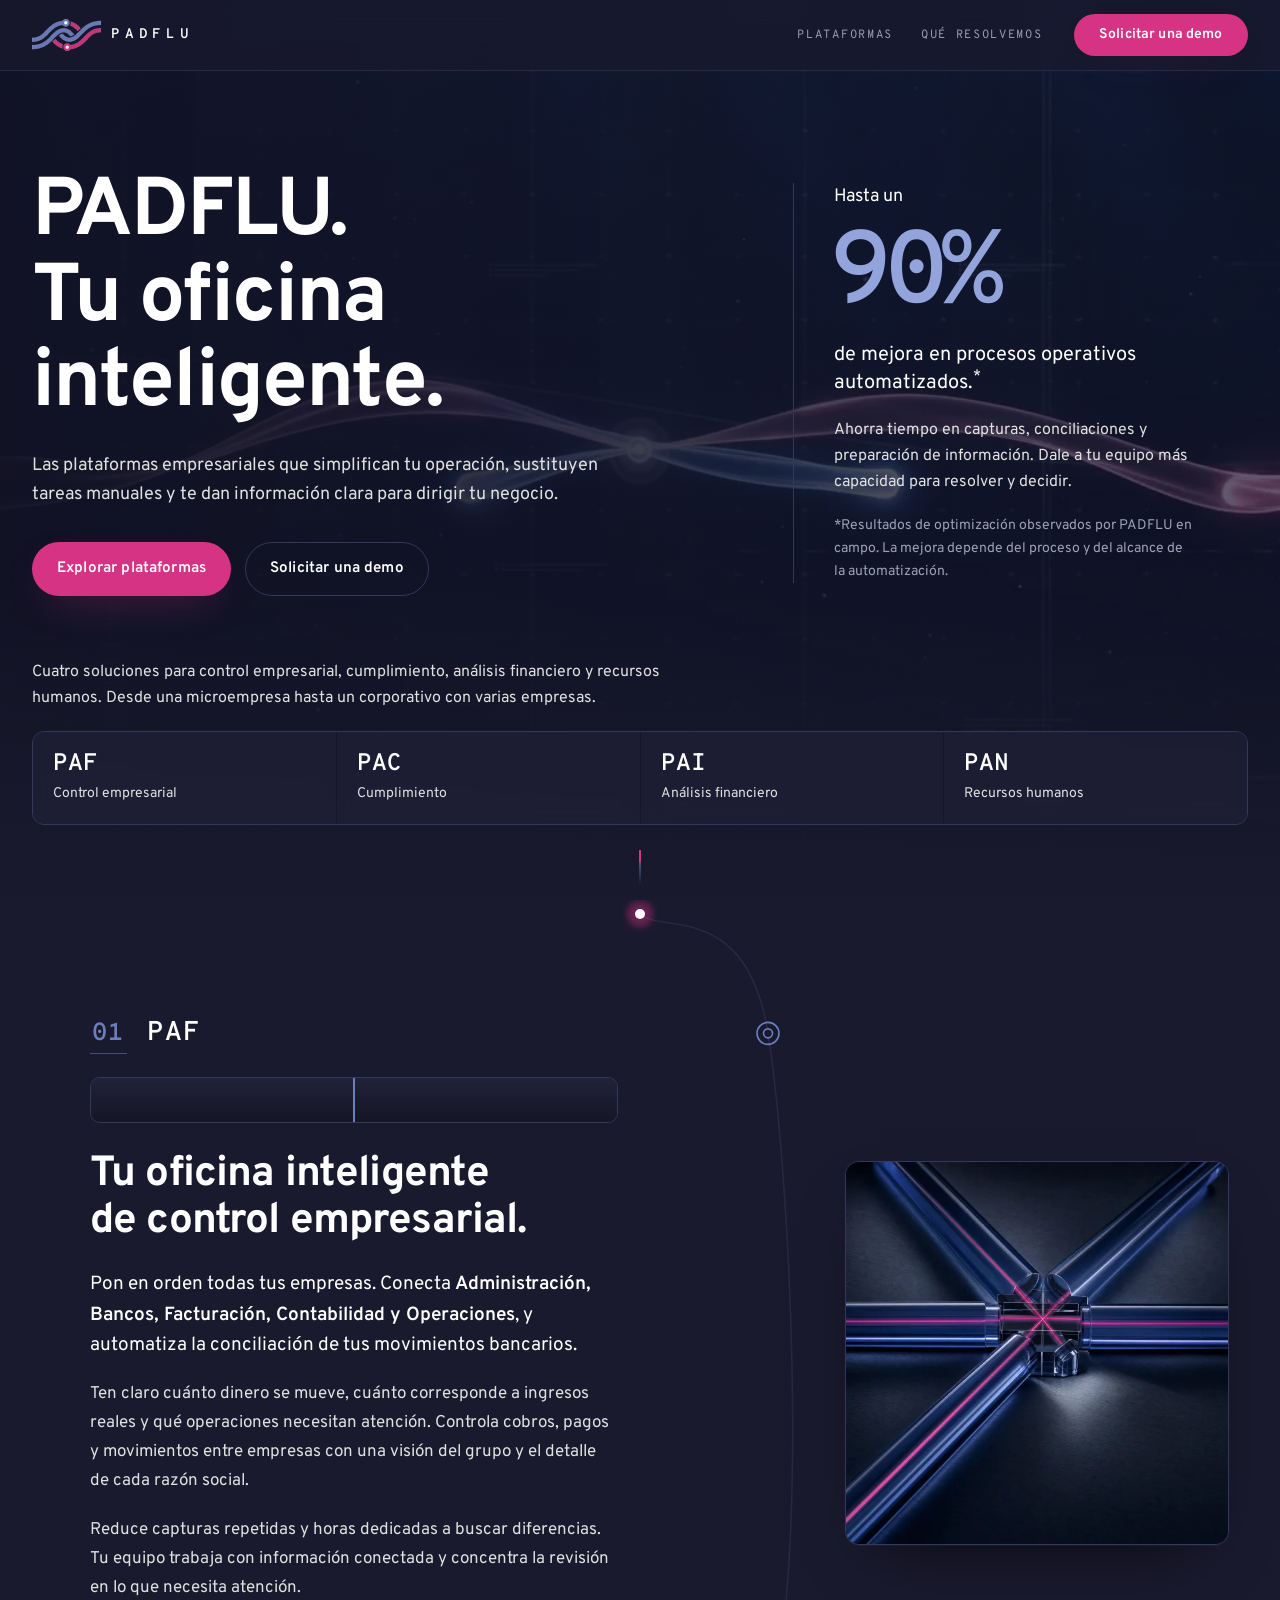
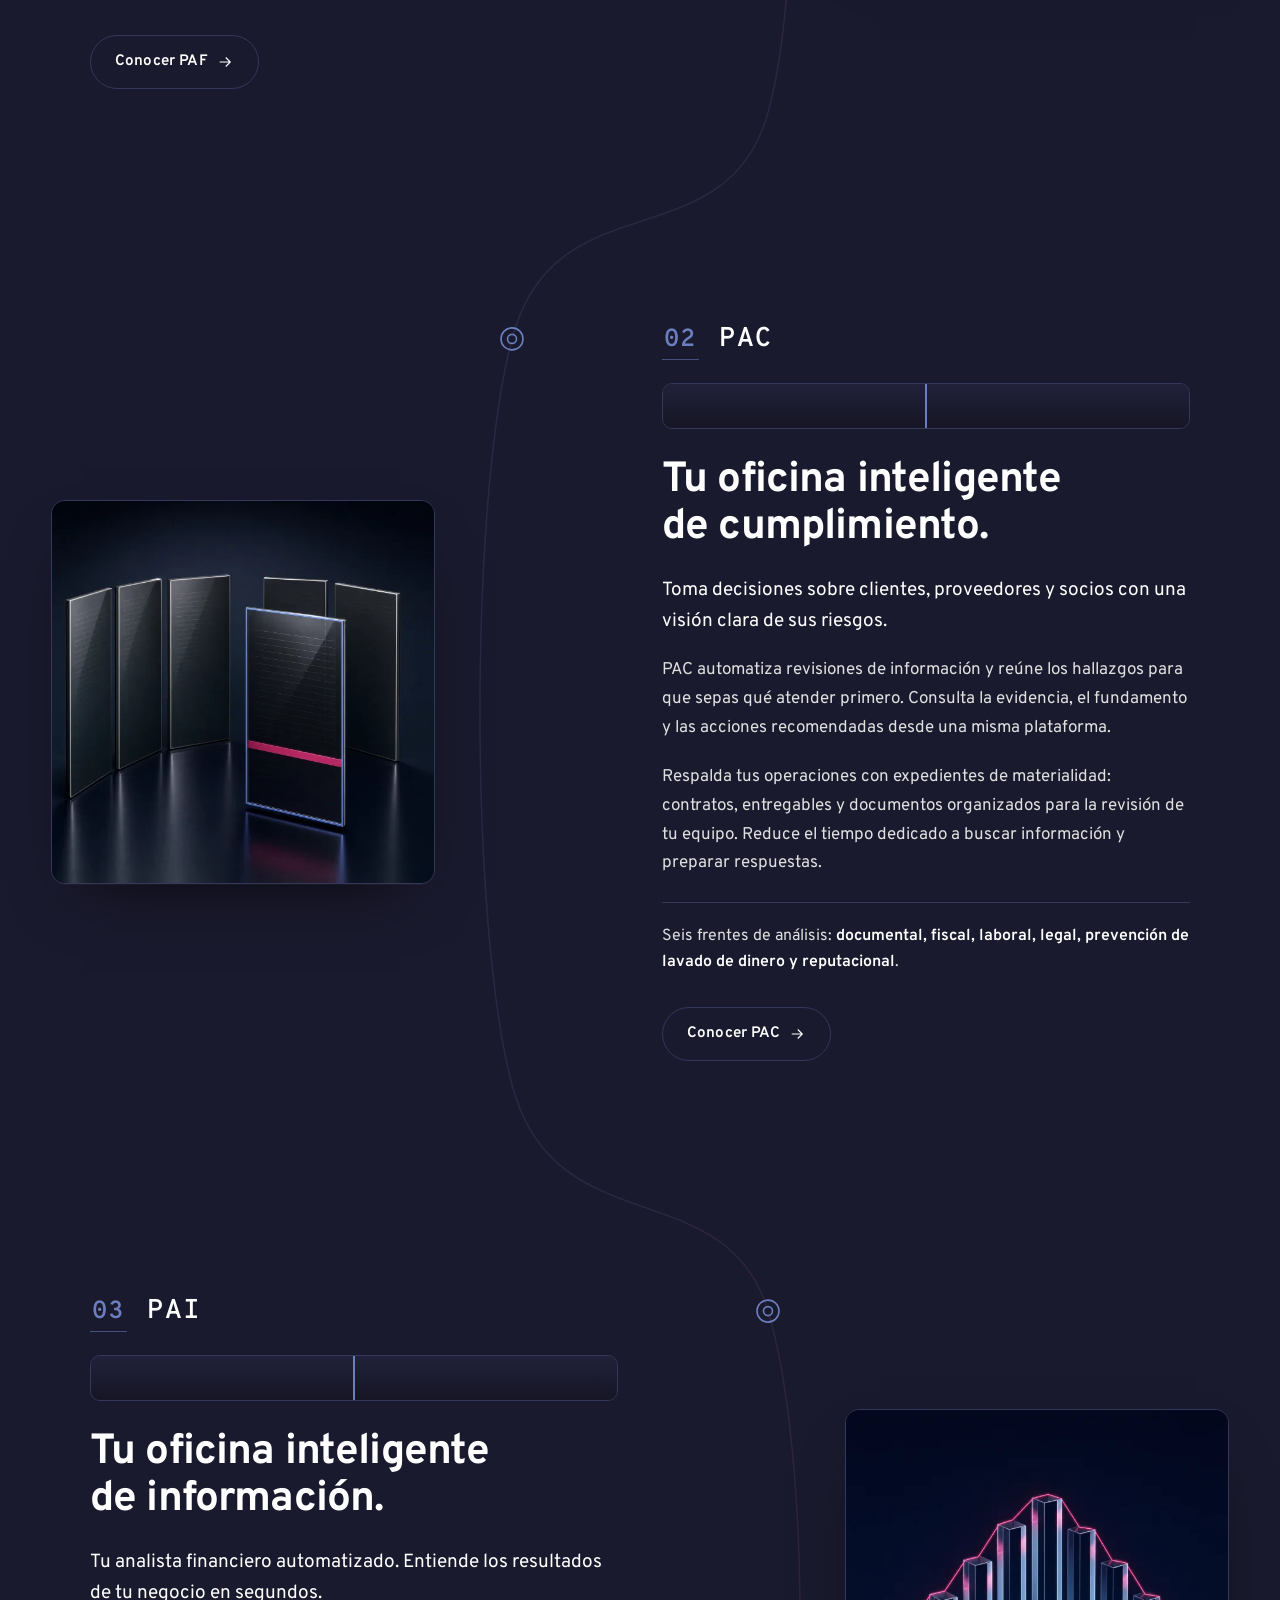
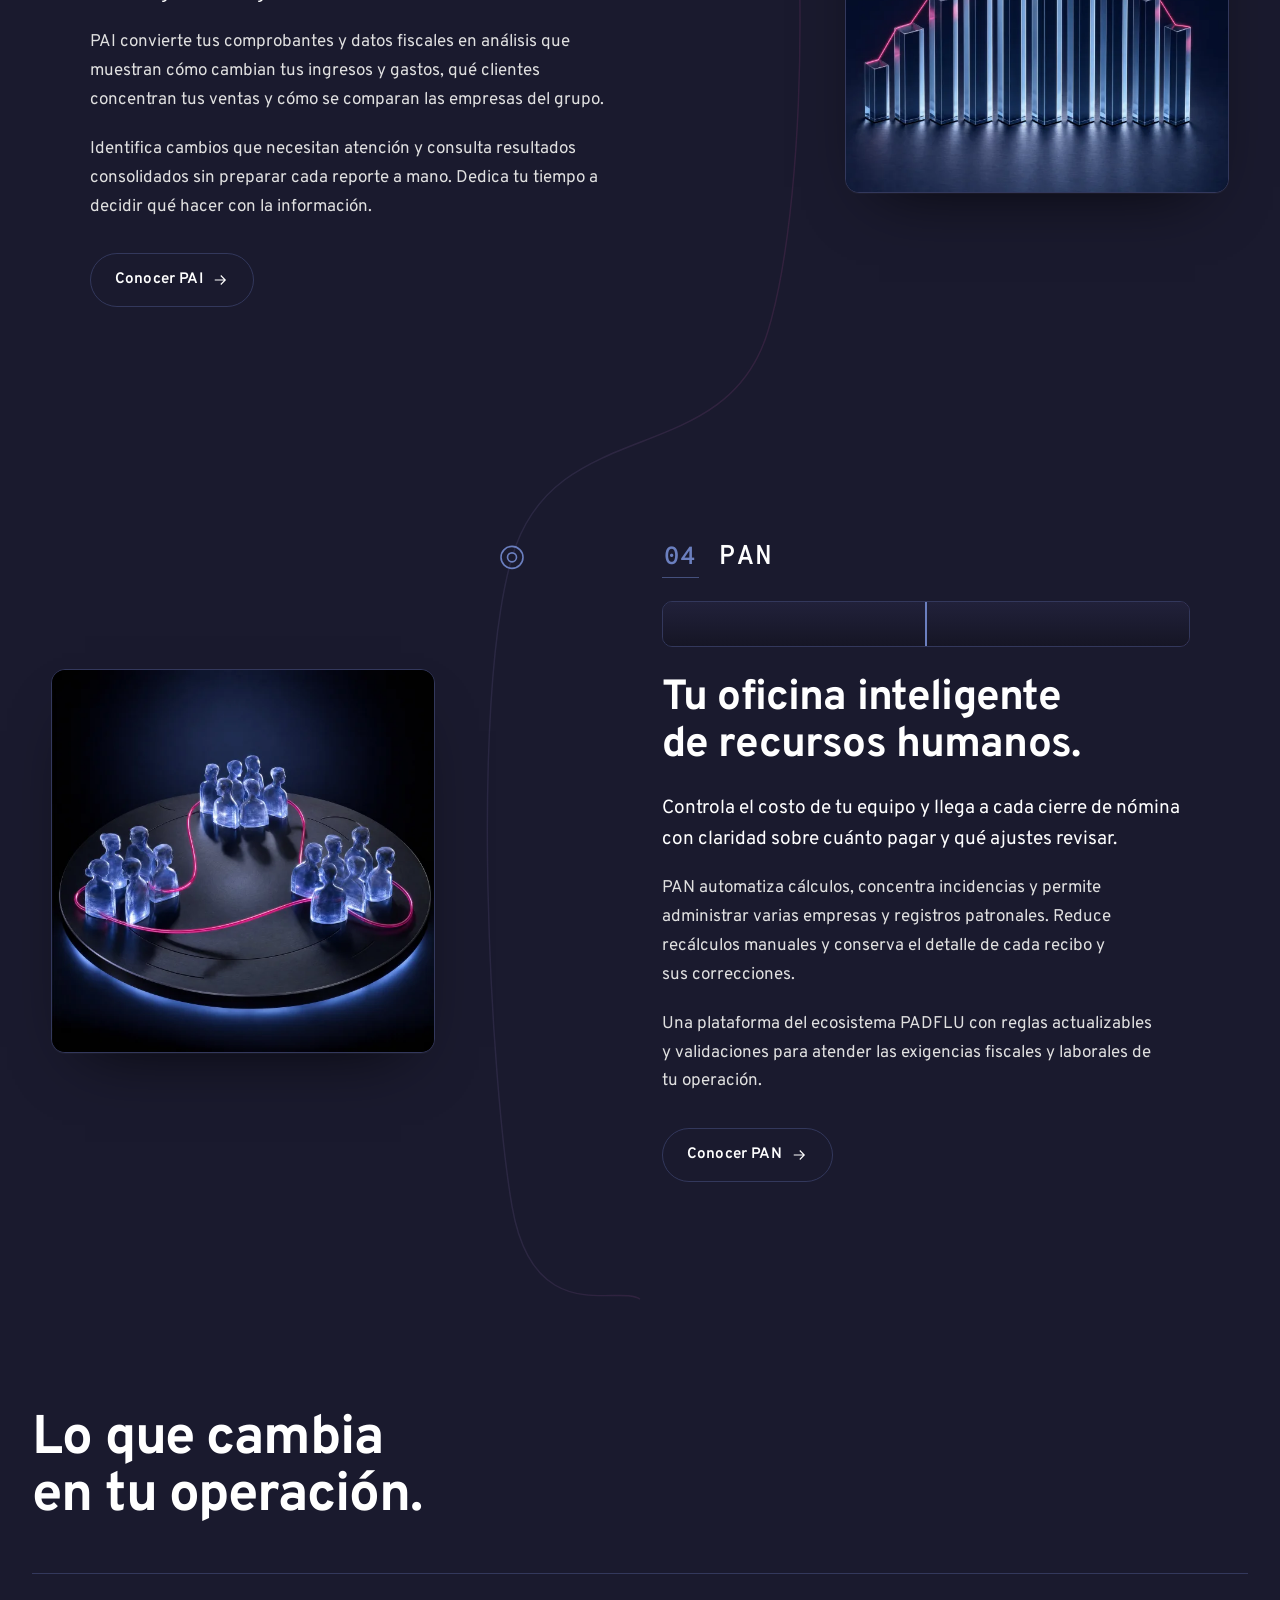
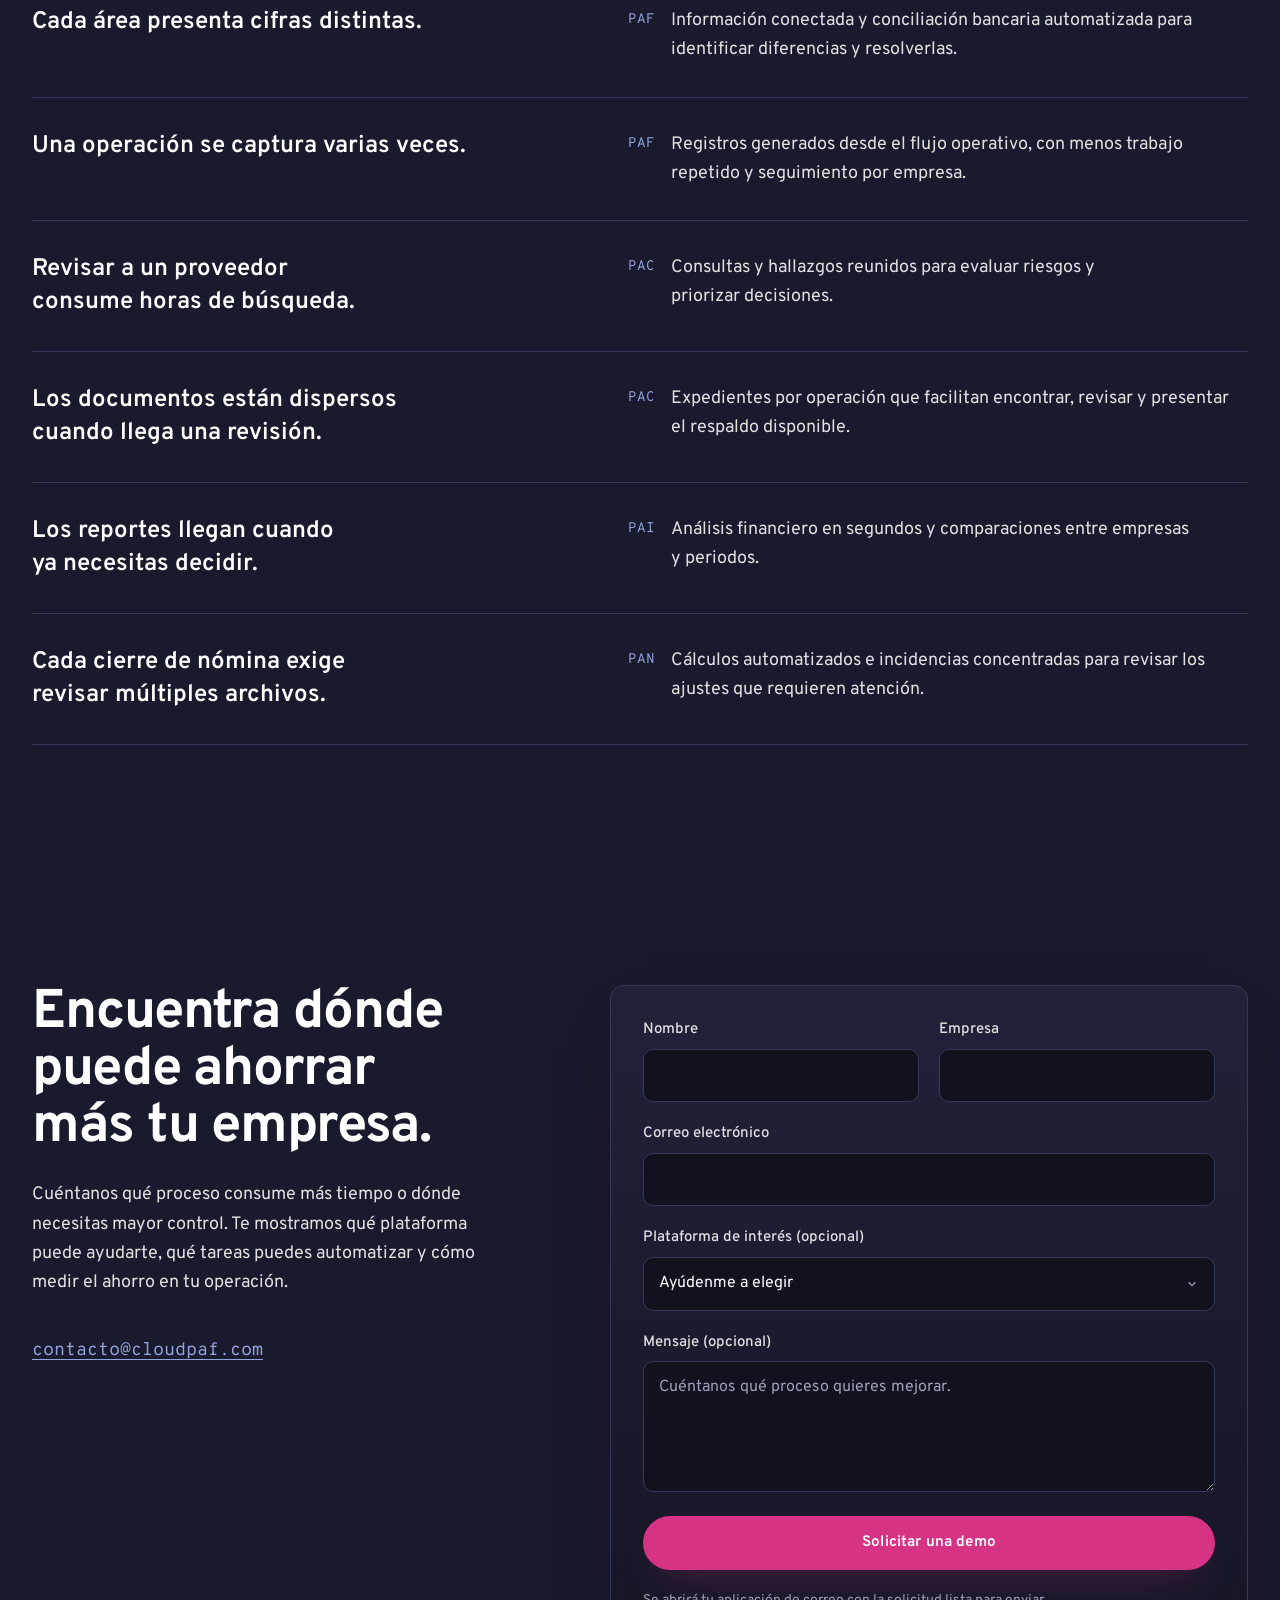
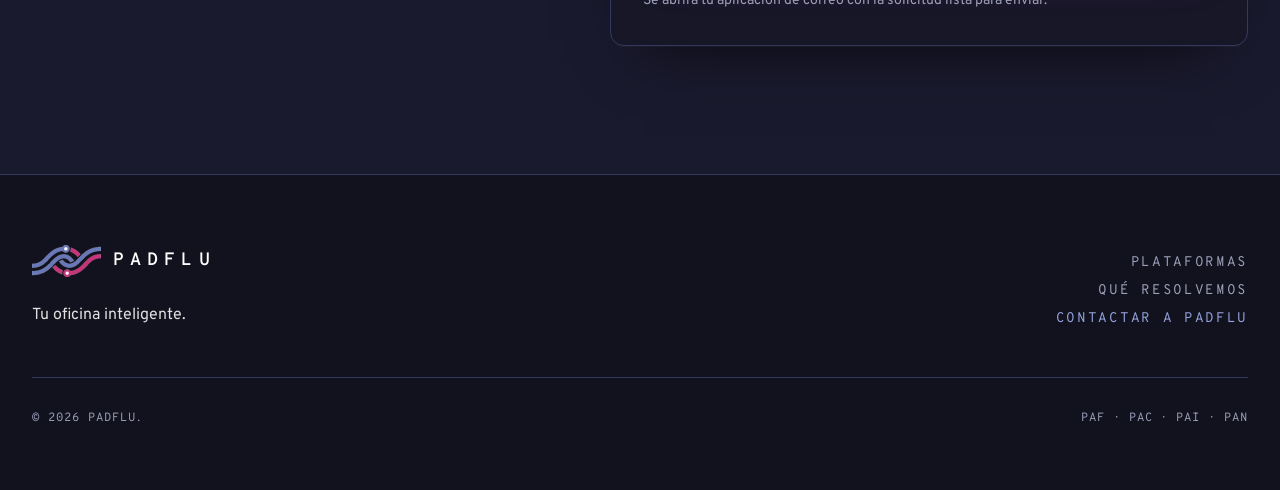
==== commit 94ce8458: "deploy paf: optimización SEO/agéntica, performance, móvil y pulido" ====
--- a/index.html
+++ b/index.html
@@ -2,50 +2,241 @@
 <html lang="es-MX">
   <head>
     <meta charset="UTF-8" />
-    <link rel="icon" type="image/png" href="/favicon.png" />
     <meta name="viewport" content="width=device-width, initial-scale=1.0" />
+    <title>PADFLU — Tu oficina inteligente: PAF, PAI, PAC y PAN</title>
+    <meta name="description" content="PADFLU, tu oficina inteligente: cuatro productos que simplifican tu operación — PAF · Flujos, PAI · Información, PAC · Cumplimiento y PAN · Nóminas." />
+    <meta name="robots" content="index, follow, max-image-preview:large, max-snippet:-1, max-video-preview:-1" />
+    <!-- Dominio de producción actual; PADFLU es la marca corporativa. -->
+    <link rel="canonical" href="https://cloudpaf.com/" />
     <meta name="theme-color" content="#1A1A2E" />
-    <title>PADFLU — Tu oficina inteligente</title>
-    <meta
-      name="description"
-      content="Las plataformas empresariales que simplifican tu operación, sustituyen tareas manuales y te dan información clara para dirigir tu negocio. Conoce PAF, PAC, PAI y PAN."
-    />
-      <!-- Dominio de producción actual; PADFLU es la marca corporativa. -->
-    <link rel="canonical" href="https://cloudpaf.com/" />
+
+    <link rel="icon" type="image/png" sizes="128x128" href="/favicon.png" />
+    <link rel="apple-touch-icon" sizes="180x180" href="/apple-touch-icon.png" />
+    <link rel="manifest" href="/site.webmanifest" />
+
+    <!-- Lectura agéntica: el contenido completo en Markdown y el índice llms.txt (se generan en build). -->
+    <link rel="alternate" type="text/markdown" href="/index.md" title="PADFLU en Markdown" />
+    <link rel="alternate" type="text/plain" href="/llms.txt" title="llms.txt" />
 
     <!-- Open Graph -->
     <meta property="og:type" content="website" />
     <meta property="og:locale" content="es_MX" />
     <meta property="og:site_name" content="PADFLU" />
+    <meta property="og:url" content="https://cloudpaf.com/" />
     <meta property="og:title" content="PADFLU — Tu oficina inteligente" />
-    <meta property="og:description" content="Las plataformas empresariales que simplifican tu operación, sustituyen tareas manuales y te dan información clara para dirigir tu negocio. Conoce PAF, PAC, PAI y PAN." />
-    <meta property="og:url" content="https://cloudpaf.com/" />
+    <meta property="og:description" content="Cuatro productos que simplifican tu operación, sustituyen tareas manuales y te dan información clara para dirigir tu negocio: PAF · Flujos, PAI · Información, PAC · Cumplimiento y PAN · Nóminas." />
     <meta property="og:image" content="https://cloudpaf.com/og.jpg" />
-    <meta property="og:image:alt" content="PADFLU" />
-
-    <!-- Twitter -->
+    <meta property="og:image:type" content="image/jpeg" />
+    <meta property="og:image:width" content="1200" />
+    <meta property="og:image:height" content="630" />
+    <meta property="og:image:alt" content="Dos flujos de vidrio, periwinkle y magenta, entrelazados sobre una retícula oscura: la identidad de PADFLU." />
+
+    <!-- Twitter / X -->
     <meta name="twitter:card" content="summary_large_image" />
     <meta name="twitter:title" content="PADFLU — Tu oficina inteligente" />
-    <meta name="twitter:description" content="Las plataformas empresariales que simplifican tu operación, sustituyen tareas manuales y te dan información clara para dirigir tu negocio. Conoce PAF, PAC, PAI y PAN." />
+    <meta name="twitter:description" content="Cuatro productos para tu empresa: PAF · Flujos, PAI · Información, PAC · Cumplimiento y PAN · Nóminas." />
     <meta name="twitter:image" content="https://cloudpaf.com/og.jpg" />
-
-    <meta name="robots" content="index, follow, max-image-preview:large" />
+    <meta name="twitter:image:alt" content="Dos flujos de vidrio, periwinkle y magenta, entrelazados sobre una retícula oscura: la identidad de PADFLU." />
+
+    <!--
+      Antes del primer pintado: `js` habilita el estado oculto de los pulsos de llegada
+      (sin JS el contenido prerenderizado queda visible) y el scroll siempre abre arriba.
+      Salvaguarda: si el bundle no carga o falla antes de montar la app, se quita `js`
+      para que el contenido no se quede invisible.
+    -->
+    <script>
+      ;(function () {
+        var d = document.documentElement
+        d.classList.add('js')
+        if ('scrollRestoration' in history) history.scrollRestoration = 'manual'
+        addEventListener(
+          'error',
+          function (e) {
+            var t = e.target
+            if (d.hasAttribute('data-app')) return
+            if (t === window || (t && t.tagName === 'SCRIPT')) d.classList.remove('js')
+          },
+          true,
+        )
+      })()
+    </script>
+    <link rel="preload" href="/assets/overpass-latin-400-normal-BpeLJ0bs.woff2" as="font" type="font/woff2" crossorigin />
+    <link rel="preload" href="/assets/overpass-latin-700-normal-CQX2QTgM.woff2" as="font" type="font/woff2" crossorigin />
     <script type="application/ld+json">
 {
-      "@context": "https://schema.org",
+  "@context": "https://schema.org",
+  "@graph": [
+    {
       "@type": "Organization",
+      "@id": "https://cloudpaf.com/#organizacion",
       "name": "PADFLU",
       "url": "https://cloudpaf.com/",
-      "logo": "https://cloudpaf.com/favicon.png",
-      "image": "https://cloudpaf.com/og.jpg",
-      "description": "Las plataformas empresariales que simplifican tu operación, sustituyen tareas manuales y te dan información clara para dirigir tu negocio. Conoce PAF, PAC, PAI y PAN."
+      "slogan": "Tu oficina inteligente",
+      "description": "PADFLU, tu oficina inteligente: cuatro productos que simplifican tu operación — PAF · Flujos, PAI · Información, PAC · Cumplimiento y PAN · Nóminas.",
+      "logo": {
+        "@type": "ImageObject",
+        "@id": "https://cloudpaf.com/#logo",
+        "url": "https://cloudpaf.com/logo.png",
+        "contentUrl": "https://cloudpaf.com/logo.png",
+        "width": 512,
+        "height": 512,
+        "caption": "PADFLU"
+      },
+      "image": {
+        "@id": "https://cloudpaf.com/#logo"
+      },
+      "email": "contacto@cloudpaf.com",
+      "contactPoint": [
+        {
+          "@type": "ContactPoint",
+          "contactType": "sales",
+          "email": "contacto@cloudpaf.com",
+          "availableLanguage": [
+            "es"
+          ]
+        }
+      ]
+    },
+    {
+      "@type": "WebSite",
+      "@id": "https://cloudpaf.com/#sitio",
+      "url": "https://cloudpaf.com/",
+      "name": "PADFLU",
+      "description": "PADFLU, tu oficina inteligente: cuatro productos que simplifican tu operación — PAF · Flujos, PAI · Información, PAC · Cumplimiento y PAN · Nóminas.",
+      "inLanguage": "es-MX",
+      "publisher": {
+        "@id": "https://cloudpaf.com/#organizacion"
+      }
+    },
+    {
+      "@type": "WebPage",
+      "@id": "https://cloudpaf.com/#pagina",
+      "url": "https://cloudpaf.com/",
+      "name": "PADFLU — Tu oficina inteligente: PAF, PAI, PAC y PAN",
+      "description": "PADFLU, tu oficina inteligente: cuatro productos que simplifican tu operación — PAF · Flujos, PAI · Información, PAC · Cumplimiento y PAN · Nóminas.",
+      "inLanguage": "es-MX",
+      "isPartOf": {
+        "@id": "https://cloudpaf.com/#sitio"
+      },
+      "about": {
+        "@id": "https://cloudpaf.com/#organizacion"
+      },
+      "primaryImageOfPage": {
+        "@type": "ImageObject",
+        "url": "https://cloudpaf.com/og.jpg",
+        "width": 1200,
+        "height": 630
+      },
+      "mainEntity": {
+        "@id": "https://cloudpaf.com/#productos"
+      }
+    },
+    {
+      "@type": "ItemList",
+      "@id": "https://cloudpaf.com/#productos",
+      "name": "Productos PADFLU",
+      "numberOfItems": 4,
+      "itemListElement": [
+        {
+          "@type": "ListItem",
+          "position": 1,
+          "item": {
+            "@id": "https://cloudpaf.com/#paf-flujos"
+          }
+        },
+        {
+          "@type": "ListItem",
+          "position": 2,
+          "item": {
+            "@id": "https://cloudpaf.com/#pac-cumplimiento"
+          }
+        },
+        {
+          "@type": "ListItem",
+          "position": 3,
+          "item": {
+            "@id": "https://cloudpaf.com/#pai-informacion"
+          }
+        },
+        {
+          "@type": "ListItem",
+          "position": 4,
+          "item": {
+            "@id": "https://cloudpaf.com/#pan-nominas"
+          }
+        }
+      ]
+    },
+    {
+      "@type": "SoftwareApplication",
+      "@id": "https://cloudpaf.com/#paf-flujos",
+      "name": "PAF · Flujos",
+      "alternateName": "PAF",
+      "url": "https://cloudpaf.com/#paf-flujos",
+      "description": "Tu oficina inteligente de control empresarial. Pon en orden todas tus empresas. Conecta Administración, Bancos, Facturación, Contabilidad y Operaciones, y automatiza la conciliación de tus movimientos bancarios.",
+      "applicationCategory": "BusinessApplication",
+      "applicationSubCategory": "Control empresarial",
+      "image": "https://cloudpaf.com/images/platforms/paf.webp",
+      "inLanguage": "es-MX",
+      "publisher": {
+        "@id": "https://cloudpaf.com/#organizacion"
+      }
+    },
+    {
+      "@type": "SoftwareApplication",
+      "@id": "https://cloudpaf.com/#pac-cumplimiento",
+      "name": "PAC · Cumplimiento",
+      "alternateName": "PAC",
+      "url": "https://cloudpaf.com/#pac-cumplimiento",
+      "description": "Tu oficina inteligente de cumplimiento. Toma decisiones sobre clientes, proveedores y socios con una visión clara de sus riesgos.",
+      "applicationCategory": "BusinessApplication",
+      "applicationSubCategory": "Cumplimiento",
+      "image": "https://cloudpaf.com/images/platforms/pac.webp",
+      "inLanguage": "es-MX",
+      "publisher": {
+        "@id": "https://cloudpaf.com/#organizacion"
+      }
+    },
+    {
+      "@type": "SoftwareApplication",
+      "@id": "https://cloudpaf.com/#pai-informacion",
+      "name": "PAI · Información",
+      "alternateName": "PAI",
+      "url": "https://cloudpaf.com/#pai-informacion",
+      "description": "Tu oficina inteligente de información. Tu analista financiero automatizado. Entiende los resultados de tu negocio en segundos.",
+      "applicationCategory": "BusinessApplication",
+      "applicationSubCategory": "Análisis financiero",
+      "image": "https://cloudpaf.com/images/platforms/pai.webp",
+      "inLanguage": "es-MX",
+      "publisher": {
+        "@id": "https://cloudpaf.com/#organizacion"
+      }
+    },
+    {
+      "@type": "SoftwareApplication",
+      "@id": "https://cloudpaf.com/#pan-nominas",
+      "name": "PAN · Nóminas",
+      "alternateName": "PAN",
+      "url": "https://cloudpaf.com/#pan-nominas",
+      "description": "Tu oficina inteligente de recursos humanos. Controla el costo de tu equipo y llega a cada cierre de nómina con claridad sobre cuánto pagar y qué ajustes revisar.",
+      "applicationCategory": "BusinessApplication",
+      "applicationSubCategory": "Recursos humanos",
+      "image": "https://cloudpaf.com/images/platforms/pan.webp",
+      "inLanguage": "es-MX",
+      "publisher": {
+        "@id": "https://cloudpaf.com/#organizacion"
+      }
+    }
+  ]
 }
     </script>
-
-    <script type="module" crossorigin src="/assets/index-CJtcEkCg.js"></script>
-    <link rel="stylesheet" crossorigin href="/assets/index-fWCiUTjy.css">
+    <script type="module" crossorigin src="/assets/index-D5XuYzXj.js"></script>
+    <link rel="modulepreload" crossorigin href="/assets/react-CrK-g7ML.js">
+    <link rel="modulepreload" crossorigin href="/assets/motion-DDi3XPDo.js">
+    <style>@font-face{font-family:Overpass;font-style:normal;font-display:swap;font-weight:400;src:url(/assets/overpass-latin-400-normal-BpeLJ0bs.woff2)format("woff2"),url(/assets/overpass-latin-400-normal-c_C8zulu.woff)format("woff")}@font-face{font-family:Overpass;font-style:normal;font-display:swap;font-weight:500;src:url(/assets/overpass-latin-500-normal-BE7ptzKY.woff2)format("woff2"),url(/assets/overpass-latin-500-normal-D6wRt_US.woff)format("woff")}@font-face{font-family:Overpass;font-style:normal;font-display:swap;font-weight:600;src:url(/assets/overpass-latin-600-normal-25RhTNCi.woff2)format("woff2"),url(/assets/overpass-latin-600-normal-DhYQrzaY.woff)format("woff")}@font-face{font-family:Overpass;font-style:normal;font-display:swap;font-weight:700;src:url(/assets/overpass-latin-700-normal-CQX2QTgM.woff2)format("woff2"),url(/assets/overpass-latin-700-normal-BjBIVHw1.woff)format("woff")}@font-face{font-family:Overpass Mono;font-style:normal;font-display:swap;font-weight:400;src:url(/assets/overpass-mono-latin-400-normal-VINZG6Js.woff2)format("woff2"),url(/assets/overpass-mono-latin-400-normal-DqAOLzCO.woff)format("woff")}@font-face{font-family:Overpass Mono;font-style:normal;font-display:swap;font-weight:600;src:url(/assets/overpass-mono-latin-600-normal-DBP6720Q.woff2)format("woff2"),url(/assets/overpass-mono-latin-600-normal-gGkmhJLl.woff)format("woff")}@layer properties{@supports (((-webkit-hyphens:none)) and (not (margin-trim:inline))) or ((-moz-orient:inline) and (not (color:rgb(from red r g b)))){*,:before,:after,::backdrop{--tw-translate-x:0;--tw-translate-y:0;--tw-translate-z:0;--tw-rotate-x:initial;--tw-rotate-y:initial;--tw-rotate-z:initial;--tw-skew-x:initial;--tw-skew-y:initial;--tw-border-style:solid;--tw-leading:initial;--tw-font-weight:initial;--tw-tracking:initial;--tw-backdrop-blur:initial;--tw-backdrop-brightness:initial;--tw-backdrop-contrast:initial;--tw-backdrop-grayscale:initial;--tw-backdrop-hue-rotate:initial;--tw-backdrop-invert:initial;--tw-backdrop-opacity:initial;--tw-backdrop-saturate:initial;--tw-backdrop-sepia:initial;--tw-duration:initial;--tw-content:""}}}@layer theme{:root,:host{--font-sans:"Overpass", "Inter", system-ui, -apple-system, "Segoe UI", sans-serif;--font-mono:"Overpass Mono", ui-monospace, "SFMono-Regular", "Menlo", monospace;--color-white:#fff;--spacing:.25rem;--container-xs:20rem;--container-sm:24rem;--container-md:28rem;--container-xl:36rem;--container-2xl:42rem;--text-xs:.75rem;--text-xs--line-height:calc(1 / .75);--text-sm:.875rem;--text-sm--line-height:calc(1.25 / .875);--text-base:1rem;--text-base--line-height:calc(1.5 / 1);--text-lg:1.125rem;--text-lg--line-height:calc(1.75 / 1.125);--text-xl:1.25rem;--text-xl--line-height:calc(1.75 / 1.25);--text-2xl:1.5rem;--text-2xl--line-height:calc(2 / 1.5);--font-weight-semibold:600;--font-weight-bold:700;--leading-snug:1.375;--leading-relaxed:1.625;--radius-lg:.5rem;--radius-xl:.75rem;--blur-md:12px;--default-transition-duration:.15s;--default-transition-timing-function:cubic-bezier(.4, 0, .2, 1);--default-font-family:var(--font-sans);--default-mono-font-family:var(--font-mono);--color-night:#1a1a2e;--color-night-deep:#12121f;--color-panel:#21213a;--color-panel-soft:#2a2a46;--color-hair:#33385c;--color-stream:#6b7fbf;--color-stream-text:#93a3dc;--color-flow:#d63384;--color-flow-deep:#b62a70;--color-body:#e0e0e0;--color-mute:#9ba0b8;--shadow-panel:0 1px 0 #ffffff08, 0 28px 64px -34px #000c;--shadow-flow:0 16px 40px -20px #d6338499}}@layer base{*,:after,:before,::backdrop{box-sizing:border-box;border:0 solid;margin:0;padding:0}::file-selector-button{box-sizing:border-box;border:0 solid;margin:0;padding:0}html,:host{-webkit-text-size-adjust:100%;tab-size:4;line-height:1.5;font-family:var(--default-font-family,ui-sans-serif, system-ui, sans-serif, "Apple Color Emoji", "Segoe UI Emoji", "Segoe UI Symbol", "Noto Color Emoji");font-feature-settings:var(--default-font-feature-settings,normal);font-variation-settings:var(--default-font-variation-settings,normal);-webkit-tap-highlight-color:transparent}hr{height:0;color:inherit;border-top-width:1px}abbr:where([title]){-webkit-text-decoration:underline dotted;text-decoration:underline dotted}h1,h2,h3,h4,h5,h6{font-size:inherit;font-weight:inherit}a{color:inherit;-webkit-text-decoration:inherit;-webkit-text-decoration:inherit;-webkit-text-decoration:inherit;-webkit-text-decoration:inherit;text-decoration:inherit}b,strong{font-weight:bolder}code,kbd,samp,pre{font-family:var(--default-mono-font-family,ui-monospace, SFMono-Regular, Menlo, Monaco, Consolas, "Liberation Mono", "Courier New", monospace);font-feature-settings:var(--default-mono-font-feature-settings,normal);font-variation-settings:var(--default-mono-font-variation-settings,normal);font-size:1em}small{font-size:80%}sub,sup{vertical-align:baseline;font-size:75%;line-height:0;position:relative}sub{bottom:-.25em}sup{top:-.5em}table{text-indent:0;border-color:inherit;border-collapse:collapse}:-moz-focusring{outline:auto}progress{vertical-align:baseline}summary{display:list-item}ol,ul,menu{list-style:none}img,svg,video,canvas,audio,iframe,embed,object{vertical-align:middle;display:block}img,video{max-width:100%;height:auto}button,input,select,optgroup,textarea{font:inherit;font-feature-settings:inherit;font-variation-settings:inherit;letter-spacing:inherit;color:inherit;opacity:1;background-color:#0000;border-radius:0}::file-selector-button{font:inherit;font-feature-settings:inherit;font-variation-settings:inherit;letter-spacing:inherit;color:inherit;opacity:1;background-color:#0000;border-radius:0}:where(select:is([multiple],[size])) optgroup{font-weight:bolder}:where(select:is([multiple],[size])) optgroup option{padding-inline-start:20px}::file-selector-button{margin-inline-end:4px}::placeholder{opacity:1}@supports (not ((-webkit-appearance:-apple-pay-button))) or (contain-intrinsic-size:1px){::placeholder{color:currentColor}@supports (color:color-mix(in lab, red, red)){::placeholder{color:color-mix(in oklab, currentcolor 50%, transparent)}}}textarea{resize:vertical}::-webkit-search-decoration{-webkit-appearance:none}::-webkit-date-and-time-value{min-height:1lh;text-align:inherit}::-webkit-datetime-edit{display:inline-flex}::-webkit-datetime-edit-fields-wrapper{padding:0}::-webkit-datetime-edit{padding-block:0}::-webkit-datetime-edit-year-field{padding-block:0}::-webkit-datetime-edit-month-field{padding-block:0}::-webkit-datetime-edit-day-field{padding-block:0}::-webkit-datetime-edit-hour-field{padding-block:0}::-webkit-datetime-edit-minute-field{padding-block:0}::-webkit-datetime-edit-second-field{padding-block:0}::-webkit-datetime-edit-millisecond-field{padding-block:0}::-webkit-datetime-edit-meridiem-field{padding-block:0}::-webkit-calendar-picker-indicator{line-height:1}:-moz-ui-invalid{box-shadow:none}button,input:where([type=button],[type=reset],[type=submit]){appearance:button}::file-selector-button{appearance:button}::-webkit-inner-spin-button{height:auto}::-webkit-outer-spin-button{height:auto}[hidden]:where(:not([hidden=until-found])){display:none!important}*,:before,:after{box-sizing:border-box;border-color:#33385cb3}@supports (color:color-mix(in lab, red, red)){*,:before,:after{border-color:color-mix(in srgb, var(--color-hair) 70%, transparent)}}html{-webkit-text-size-adjust:100%;--lightningcss-light: ;--lightningcss-dark:initial;color-scheme:dark;background-color:var(--color-night-deep);scroll-padding-top:5.5rem}html.lenis,html.lenis body{height:auto}.lenis.lenis-smooth{scroll-behavior:auto!important}.lenis.lenis-stopped{overflow:hidden}body{background-color:var(--color-night);color:var(--color-body);font-family:var(--font-sans);font-synthesis-weight:none;text-rendering:optimizelegibility;-webkit-font-smoothing:antialiased;-moz-osx-font-smoothing:grayscale;margin:0;font-size:1rem;line-height:1.62;overflow-x:clip}h1,h2,h3,h4{font-family:var(--font-sans);letter-spacing:-.02em;text-wrap:balance;color:var(--color-white);margin:0;font-weight:700;line-height:1.05}p{margin:0}p,dd{text-wrap:pretty}a{color:inherit;text-decoration:none}img,video{max-width:100%;display:block}button{font-family:inherit}button:not(:disabled),select{cursor:pointer}::selection{background:#d6338473}@supports (color:color-mix(in lab, red, red)){::selection{background:color-mix(in srgb, var(--color-flow) 45%, transparent)}}::selection{color:var(--color-white)}:focus-visible{outline:2px solid var(--color-flow);outline-offset:3px;border-radius:3px}}@layer components{.stage{z-index:1;position:relative}.tnum{font-variant-numeric:tabular-nums;font-feature-settings:"tnum"}.ledger-label{font-family:var(--font-mono);letter-spacing:.26em;text-transform:uppercase;color:var(--color-stream-text);font-size:clamp(.66rem,1.6vw,.74rem);font-weight:500}.console{background:linear-gradient(180deg, var(--color-panel) 0%, var(--color-night-deep) 140%);border:1px solid var(--color-hair);box-shadow:var(--shadow-panel);border-radius:14px}.console-bar{border-bottom:1px solid var(--color-hair);font-family:var(--font-mono);letter-spacing:.24em;text-transform:uppercase;color:var(--color-mute);align-items:center;gap:.5rem;padding:.6rem .9rem;font-size:.66rem;display:flex}.console-dot{background:var(--color-flow);border-radius:50%;width:7px;height:7px;box-shadow:0 0 #d6338499}@supports (color:color-mix(in lab, red, red)){.console-dot{box-shadow:0 0 0 0 color-mix(in srgb, var(--color-flow) 60%, transparent)}}.console-dot{animation:2.4s cubic-bezier(.4,0,.2,1) infinite livedot}@keyframes livedot{0%{box-shadow:0 0 0 0 color-mix(in srgb, var(--color-flow) 55%, transparent)}70%{box-shadow:0 0 0 7px color-mix(in srgb, var(--color-flow) 0%, transparent)}to{box-shadow:0 0 0 0 color-mix(in srgb, var(--color-flow) 0%, transparent)}}.ledger{flex-direction:column;display:flex}.ledger-row{border-top:1px dashed #33385ce6;justify-content:space-between;align-items:baseline;gap:1rem;padding:.72rem 0;display:flex}@supports (color:color-mix(in lab, red, red)){.ledger-row{border-top:1px dashed color-mix(in srgb, var(--color-hair) 90%, transparent)}}.ledger-row:last-child{border-bottom:1px dashed #33385ce6}@supports (color:color-mix(in lab, red, red)){.ledger-row:last-child{border-bottom:1px dashed color-mix(in srgb, var(--color-hair) 90%, transparent)}}.ledger-row dt{font-family:var(--font-mono);letter-spacing:.14em;text-transform:uppercase;color:var(--color-mute);font-size:.68rem}.ledger-row dd{font-family:var(--font-mono);color:var(--color-body);text-align:right;margin:0;font-weight:600}.ledger-row dd.figure{color:var(--color-stream-text);font-size:1.05rem}.btn{letter-spacing:.01em;will-change:transform;border:1px solid #0000;border-radius:999px;align-items:center;gap:.55rem;padding:.85rem 1.5rem;font-size:.95rem;font-weight:600;transition:transform .35s cubic-bezier(.16,1,.3,1),background-color .35s,box-shadow .35s,border-color .35s;display:inline-flex}.btn-primary{background:var(--color-flow);color:var(--color-white);box-shadow:var(--shadow-flow)}.btn-ghost{color:var(--color-white);border:1px solid var(--color-hair);background:0 0}@media (hover:hover){.btn-primary:hover{background:var(--color-flow-deep);transform:translateY(-2px)}.btn-ghost:hover{border-color:var(--color-stream);background:#6b7fbf1f}@supports (color:color-mix(in lab, red, red)){.btn-ghost:hover{background:color-mix(in srgb, var(--color-stream) 12%, transparent)}}}.hero-content{align-items:center;gap:3.5rem;display:grid}.hero-title{max-width:12ch;font-size:clamp(2.9rem,6.4vw,5.6rem);line-height:1.04}.hero-result{border-top:1px solid var(--color-hair);padding-top:2rem}.hero-result__claim{color:var(--color-white)}.hero-result__number{font-family:var(--font-mono);letter-spacing:-.07em;color:var(--color-stream-text);margin-block:.4rem;margin-left:-.05em;font-size:clamp(4.5rem,8vw,7rem);font-weight:600;line-height:1.15;display:block}.hero-product{background:#21213aa6;padding:1.25rem}@supports (color:color-mix(in lab, red, red)){.hero-product{background:color-mix(in srgb, var(--color-panel) 65%, transparent)}}.hero-product{-webkit-backdrop-filter:blur(8px);backdrop-filter:blur(8px);transition:background-color .25s}@media (hover:hover){.hero-product:hover{background:var(--color-panel-soft)}}.hero-product:focus-visible{outline-offset:-5px;border-radius:10px}.btn:active{transform:scale(.98)}.hero-product:active,#nav-menu a:not(.btn):active{background:var(--color-panel-soft)}@media (width>=1024px){.hero-content{grid-template-columns:1.45fr 1fr;gap:clamp(3rem,8vw,8rem)}.hero-result{border-top:0;border-left:1px solid var(--color-hair);padding:0 0 0 2.5rem}}.cr-readout{border-bottom:1px solid #33385cb3;flex-wrap:wrap;align-items:center;gap:.6rem 1.4rem;padding-bottom:1.1rem;display:flex}@supports (color:color-mix(in lab, red, red)){.cr-readout{border-bottom:1px solid color-mix(in srgb, var(--color-hair) 70%, transparent)}}.cr-readout{font-family:var(--font-mono)}.cr-readout__id{letter-spacing:.34em;color:var(--color-white);align-items:center;gap:.5rem;font-weight:600;display:inline-flex}.cr-readout__tag{letter-spacing:.06em;min-width:0;color:var(--color-mute);flex:16rem;font-size:clamp(.68rem,1.7vw,.8rem)}.cr-readout__meta{letter-spacing:.14em;color:var(--color-mute);text-transform:uppercase;align-items:center;gap:1.1rem;font-size:.72rem;display:inline-flex}.cr-status{color:var(--color-stream-text);align-items:center;gap:.5rem;display:inline-flex}.cr-status__led{background:var(--color-flow);border-radius:50%;width:7px;height:7px;box-shadow:0 0 #d6338499}@supports (color:color-mix(in lab, red, red)){.cr-status__led{box-shadow:0 0 0 0 color-mix(in srgb, var(--color-flow) 60%, transparent)}}.cr-status__led{animation:2.4s cubic-bezier(.4,0,.2,1) infinite livedot}.cr-origin{margin-top:1.6rem;padding-left:1.75rem;position:relative}.cr-origin:before{content:"";border:1.5px solid var(--color-stream);border-radius:50%;width:11px;height:11px;position:absolute;top:50%;left:0;transform:translateY(-50%);box-shadow:0 0 10px #6b7fbf8c}@supports (color:color-mix(in lab, red, red)){.cr-origin:before{box-shadow:0 0 10px color-mix(in srgb, var(--color-stream) 55%, transparent)}}.cr-origin__label{font-family:var(--font-mono);letter-spacing:.24em;text-transform:uppercase;color:var(--color-stream-text);font-size:.66rem}.pipeline{position:relative}.gate{padding-block:clamp(5rem,13vh,10rem);position:relative}.gate-inner{width:min(46%,33rem);position:relative}.gate[data-side=left] .gate-inner{margin-inline:clamp(4%,7vw,8rem) auto}.gate[data-side=right] .gate-inner{margin-inline:auto clamp(4%,7vw,8rem)}.gate-visual{width:min(30vw,30rem);position:absolute;top:50%;transform:translateY(-50%)}.gate[data-side=left] .gate-visual{right:clamp(1.25rem,4vw,6rem)}.gate[data-side=right] .gate-visual{left:clamp(1.25rem,4vw,6rem)}.gate-visual__frame{border:1px solid var(--color-hair);background:var(--color-night-deep);box-shadow:var(--shadow-panel);border-radius:14px;overflow:hidden}.gate-visual img{aspect-ratio:1;object-fit:cover;width:100%;height:auto;display:block}.product-code{color:var(--color-white);font-family:var(--font-mono);letter-spacing:.04em;font-size:1.7rem;font-weight:600;line-height:1.2}.gate-title{max-width:21ch;font-size:clamp(1.9rem,3.3vw,2.8rem);line-height:1.12}.gate-copy{gap:1.25rem;font-size:1.0625rem;line-height:1.7;display:grid}.gate-copy strong{color:var(--color-white);font-weight:600}.gate-intro{color:var(--color-white);font-size:1.1875rem;line-height:1.6}.problem-row{border-top:1px solid var(--color-hair);gap:1.25rem;padding-block:1.75rem;display:grid}.problem-product{font-family:var(--font-mono);color:var(--color-stream-text);flex-shrink:0;padding-top:.2rem;font-size:.875rem}@media (width>=768px){.problem-row{grid-template-columns:.9fr 1.1fr;gap:clamp(2rem,7vw,7rem);padding-block:2rem}}.valve{border:1px solid var(--color-hair);background:var(--color-night-deep);border-radius:10px;height:46px;margin-top:1.4rem;position:relative;overflow:hidden}.valve-slit{background:linear-gradient(90deg, var(--color-stream) 0%, #8a6fb0 55%, var(--color-flow) 100%);opacity:.16;transition:opacity .6s;position:absolute;inset:0}.valve-leaf{background:linear-gradient(180deg, var(--color-panel) 0%, var(--color-night-deep) 130%);width:50%;transition:transform .75s cubic-bezier(.7,0,.2,1);position:absolute;top:0;bottom:0}.valve-leaf--l{border-right:1px solid var(--color-stream);left:0}.valve-leaf--r{border-left:1px solid var(--color-stream);right:0}.gate.is-open .valve-slit{opacity:.85;box-shadow:inset 0 0 18px #d6338473}@supports (color:color-mix(in lab, red, red)){.gate.is-open .valve-slit{box-shadow:inset 0 0 18px color-mix(in srgb, var(--color-flow) 45%, transparent)}}.gate.is-open .valve-leaf--l{transform:translate(-101%)}.gate.is-open .valve-leaf--r{transform:translate(101%)}.gate-status{font-family:var(--font-mono);letter-spacing:.18em;text-transform:uppercase;color:var(--color-mute);align-items:center;gap:.5rem;margin-top:.7rem;font-size:.66rem;display:flex}.gate-status__dot{background:#9ba0b899;border-radius:50%;width:7px;height:7px}@supports (color:color-mix(in lab, red, red)){.gate-status__dot{background:color-mix(in srgb, var(--color-mute) 60%, transparent)}}.gate-status__dot{transition:background-color .5s,box-shadow .5s}.gate.is-open .gate-status__dot{background:var(--color-flow);box-shadow:0 0 8px #d63384bf}@supports (color:color-mix(in lab, red, red)){.gate.is-open .gate-status__dot{box-shadow:0 0 8px color-mix(in srgb, var(--color-flow) 75%, transparent)}}.gate-status__open{color:var(--color-stream-text);display:none}.gate.is-open .gate-status__closed{display:none}.gate.is-open .gate-status__open{display:inline}.ledger-index{font-family:var(--font-mono);font-variant-numeric:tabular-nums;font-feature-settings:"tnum";letter-spacing:.04em;color:var(--color-stream);border-bottom:1px solid #6b7fbf8c;padding:0 .15rem .3rem;font-size:clamp(1.05rem,2.4vw,1.55rem);font-weight:600;line-height:1.15;display:inline-block}@supports (color:color-mix(in lab, red, red)){.ledger-index{border-bottom:1px solid color-mix(in srgb, var(--color-stream) 55%, transparent)}}.field{flex-direction:column;gap:.4rem;display:flex}.field>label{color:var(--color-body);font-size:.9375rem;font-weight:500}.field input,.field select,.field textarea{background-color:var(--color-night-deep);border:1px solid var(--color-hair);width:100%;color:var(--color-white);font:inherit;border-radius:10px;padding:.8rem .95rem;transition:border-color .25s,box-shadow .25s}.field select{appearance:none;line-height:inherit;background-image:url("data:image/svg+xml,<svg xmlns='http://www.w3.org/2000/svg' width='14' height='14' viewBox='0 0 24 24' fill='none' stroke='%239ba0b8' stroke-width='2'><path d='m6 9 6 6 6-6'/></svg>");background-position:right .95rem center;background-repeat:no-repeat;background-size:14px;padding-right:2.75rem}.field input::placeholder,.field textarea::placeholder{color:var(--color-mute)}.field input:focus,.field select:focus,.field textarea:focus{border-color:var(--color-stream);outline:none;box-shadow:0 0 0 3px #6b7fbf38}@supports (color:color-mix(in lab, red, red)){.field input:focus,.field select:focus,.field textarea:focus{box-shadow:0 0 0 3px color-mix(in srgb, var(--color-stream) 22%, transparent)}}.field[data-invalid=true] input,.field[data-invalid=true] select,.field[data-invalid=true] textarea{border-color:var(--color-flow)}.field[data-invalid=true] :is(input,select,textarea):focus{box-shadow:0 0 0 3px #d6338438}@supports (color:color-mix(in lab, red, red)){.field[data-invalid=true] :is(input,select,textarea):focus{box-shadow:0 0 0 3px color-mix(in srgb, var(--color-flow) 22%, transparent)}}.field-error{font-family:var(--font-mono);letter-spacing:.04em;color:#e16ca6;font-size:.8125rem}@supports (color:color-mix(in lab, red, red)){.field-error{color:color-mix(in srgb, var(--color-flow) 72%, var(--color-white))}}}@layer utilities{.pointer-events-none{pointer-events:none}.visible{visibility:visible}.sr-only{clip-path:inset(50%);white-space:nowrap;border-width:0;width:1px;height:1px;margin:-1px;padding:0;position:absolute;overflow:hidden}.absolute{position:absolute}.fixed{position:fixed}.relative{position:relative}.inset-0{inset:0}.inset-x-0{inset-inline:0}.top-0{top:0}.bottom-0{bottom:0}.bottom-4{bottom:calc(var(--spacing) * 4)}.left-1\/2{left:50%}.z-0{z-index:0}.z-10{z-index:10}.z-\[89\]{z-index:89}.z-\[90\]{z-index:90}.-mx-3{margin-inline:calc(var(--spacing) * -3)}.mx-auto{margin-inline:auto}.my-auto{margin-block:auto}.mt-1{margin-top:var(--spacing)}.mt-2{margin-top:calc(var(--spacing) * 2)}.mt-5{margin-top:calc(var(--spacing) * 5)}.mt-6{margin-top:calc(var(--spacing) * 6)}.mt-7{margin-top:calc(var(--spacing) * 7)}.mt-8{margin-top:calc(var(--spacing) * 8)}.mt-12{margin-top:calc(var(--spacing) * 12)}.mt-14{margin-top:calc(var(--spacing) * 14)}.mb-6{margin-bottom:calc(var(--spacing) * 6)}.block{display:block}.flex{display:flex}.grid{display:grid}.hidden{display:none}.inline{display:inline}.inline-block{display:inline-block}.h-8{height:calc(var(--spacing) * 8)}.h-11{height:calc(var(--spacing) * 11)}.h-full{height:100%}.min-h-\[100svh\]{min-height:100svh}.w-auto{width:auto}.w-full{width:100%}.max-w-2xl{max-width:var(--container-2xl)}.max-w-\[80rem\]{max-width:80rem}.max-w-\[84rem\]{max-width:84rem}.max-w-md{max-width:var(--container-md)}.max-w-sm{max-width:var(--container-sm)}.max-w-xl{max-width:var(--container-xl)}.max-w-xs{max-width:var(--container-xs)}.min-w-0{min-width:0}.min-w-\[5\.5rem\]{min-width:5.5rem}.-translate-x-1\/2{--tw-translate-x:calc(calc(1 / 2 * 100%) * -1);translate:var(--tw-translate-x) var(--tw-translate-y)}.transform{transform:var(--tw-rotate-x,) var(--tw-rotate-y,) var(--tw-rotate-z,) var(--tw-skew-x,) var(--tw-skew-y,)}.grid-cols-2{grid-template-columns:repeat(2,minmax(0,1fr))}.flex-col{flex-direction:column}.flex-wrap{flex-wrap:wrap}.items-baseline{align-items:baseline}.items-center{align-items:center}.items-start{align-items:flex-start}.justify-between{justify-content:space-between}.justify-center{justify-content:center}.gap-1{gap:var(--spacing)}.gap-2{gap:calc(var(--spacing) * 2)}.gap-2\.5{gap:calc(var(--spacing) * 2.5)}.gap-3{gap:calc(var(--spacing) * 3)}.gap-3\.5{gap:calc(var(--spacing) * 3.5)}.gap-4{gap:calc(var(--spacing) * 4)}.gap-5{gap:calc(var(--spacing) * 5)}.gap-7{gap:calc(var(--spacing) * 7)}.gap-8{gap:calc(var(--spacing) * 8)}.gap-12{gap:calc(var(--spacing) * 12)}.gap-14{gap:calc(var(--spacing) * 14)}.gap-px{gap:1px}.overflow-hidden{overflow:hidden}.rounded-full{border-radius:3.40282e38px}.rounded-lg{border-radius:var(--radius-lg)}.rounded-xl{border-radius:var(--radius-xl)}.border{border-style:var(--tw-border-style);border-width:1px}.border-t{border-top-style:var(--tw-border-style);border-top-width:1px}.border-b{border-bottom-style:var(--tw-border-style);border-bottom-width:1px}.border-hair{border-color:var(--color-hair)}.border-stream\/50{border-color:#6b7fbf80}@supports (color:color-mix(in lab, red, red)){.border-stream\/50{border-color:color-mix(in oklab, var(--color-stream) 50%, transparent)}}.bg-night{background-color:var(--color-night)}.bg-night-deep{background-color:var(--color-night-deep)}.bg-night-deep\/60{background-color:#12121f99}@supports (color:color-mix(in lab, red, red)){.bg-night-deep\/60{background-color:color-mix(in oklab, var(--color-night-deep) 60%, transparent)}}.bg-stream\/10{background-color:#6b7fbf1a}@supports (color:color-mix(in lab, red, red)){.bg-stream\/10{background-color:color-mix(in oklab, var(--color-stream) 10%, transparent)}}.object-cover{object-fit:cover}.p-6{padding:calc(var(--spacing) * 6)}.px-3{padding-inline:calc(var(--spacing) * 3)}.px-3\.5{padding-inline:calc(var(--spacing) * 3.5)}.px-4{padding-inline:calc(var(--spacing) * 4)}.px-5{padding-inline:calc(var(--spacing) * 5)}.py-2{padding-block:calc(var(--spacing) * 2)}.py-2\.5{padding-block:calc(var(--spacing) * 2.5)}.py-3{padding-block:calc(var(--spacing) * 3)}.py-3\.5{padding-block:calc(var(--spacing) * 3.5)}.py-16{padding-block:calc(var(--spacing) * 16)}.py-24{padding-block:calc(var(--spacing) * 24)}.pt-1{padding-top:var(--spacing)}.pt-5{padding-top:calc(var(--spacing) * 5)}.pt-8{padding-top:calc(var(--spacing) * 8)}.pt-32{padding-top:calc(var(--spacing) * 32)}.pb-5{padding-bottom:calc(var(--spacing) * 5)}.pb-16{padding-bottom:calc(var(--spacing) * 16)}.font-mono{font-family:var(--font-mono)}.text-2xl{font-size:var(--text-2xl);line-height:var(--tw-leading,var(--text-2xl--line-height))}.text-base{font-size:var(--text-base);line-height:var(--tw-leading,var(--text-base--line-height))}.text-lg{font-size:var(--text-lg);line-height:var(--tw-leading,var(--text-lg--line-height))}.text-sm{font-size:var(--text-sm);line-height:var(--tw-leading,var(--text-sm--line-height))}.text-xl{font-size:var(--text-xl);line-height:var(--tw-leading,var(--text-xl--line-height))}.text-xs{font-size:var(--text-xs);line-height:var(--tw-leading,var(--text-xs--line-height))}.text-\[clamp\(2rem\,4\.4vw\,3\.4rem\)\]{font-size:clamp(2rem,4.4vw,3.4rem)}.text-\[clamp\(2rem\,5vw\,3\.4rem\)\]{font-size:clamp(2rem,5vw,3.4rem)}.leading-none{--tw-leading:1;line-height:1}.leading-relaxed{--tw-leading:var(--leading-relaxed);line-height:var(--leading-relaxed)}.leading-snug{--tw-leading:var(--leading-snug);line-height:var(--leading-snug)}.font-bold{--tw-font-weight:var(--font-weight-bold);font-weight:var(--font-weight-bold)}.font-semibold{--tw-font-weight:var(--font-weight-semibold);font-weight:var(--font-weight-semibold)}.tracking-\[0\.08em\]{--tw-tracking:.08em;letter-spacing:.08em}.tracking-\[0\.12em\]{--tw-tracking:.12em;letter-spacing:.12em}.tracking-\[0\.14em\]{--tw-tracking:.14em;letter-spacing:.14em}.tracking-\[0\.34em\]{--tw-tracking:.34em;letter-spacing:.34em}.text-balance{text-wrap:balance}.\[overflow-wrap\:anywhere\]{overflow-wrap:anywhere}.text-body{color:var(--color-body)}.text-mute{color:var(--color-mute)}.text-stream-text{color:var(--color-stream-text)}.text-white{color:var(--color-white)}.uppercase{text-transform:uppercase}.underline{text-decoration-line:underline}.decoration-1{text-decoration-thickness:1px}.underline-offset-4{text-underline-offset:4px}.opacity-0{opacity:0}.opacity-70{opacity:.7}.backdrop-blur-md{--tw-backdrop-blur:blur(var(--blur-md));-webkit-backdrop-filter:var(--tw-backdrop-blur,) var(--tw-backdrop-brightness,) var(--tw-backdrop-contrast,) var(--tw-backdrop-grayscale,) var(--tw-backdrop-hue-rotate,) var(--tw-backdrop-invert,) var(--tw-backdrop-opacity,) var(--tw-backdrop-saturate,) var(--tw-backdrop-sepia,);backdrop-filter:var(--tw-backdrop-blur,) var(--tw-backdrop-brightness,) var(--tw-backdrop-contrast,) var(--tw-backdrop-grayscale,) var(--tw-backdrop-hue-rotate,) var(--tw-backdrop-invert,) var(--tw-backdrop-opacity,) var(--tw-backdrop-saturate,) var(--tw-backdrop-sepia,)}.backdrop-filter{-webkit-backdrop-filter:var(--tw-backdrop-blur,) var(--tw-backdrop-brightness,) var(--tw-backdrop-contrast,) var(--tw-backdrop-grayscale,) var(--tw-backdrop-hue-rotate,) var(--tw-backdrop-invert,) var(--tw-backdrop-opacity,) var(--tw-backdrop-saturate,) var(--tw-backdrop-sepia,);backdrop-filter:var(--tw-backdrop-blur,) var(--tw-backdrop-brightness,) var(--tw-backdrop-contrast,) var(--tw-backdrop-grayscale,) var(--tw-backdrop-hue-rotate,) var(--tw-backdrop-invert,) var(--tw-backdrop-opacity,) var(--tw-backdrop-saturate,) var(--tw-backdrop-sepia,)}.transition-colors{transition-property:color,background-color,border-color,outline-color,text-decoration-color,fill,stroke,--tw-gradient-from,--tw-gradient-via,--tw-gradient-to;transition-timing-function:var(--tw-ease,var(--default-transition-timing-function));transition-duration:var(--tw-duration,var(--default-transition-duration))}.transition-opacity{transition-property:opacity;transition-timing-function:var(--tw-ease,var(--default-transition-timing-function));transition-duration:var(--tw-duration,var(--default-transition-duration))}.duration-700{--tw-duration:.7s;transition-duration:.7s}.outline-none{--tw-outline-style:none;outline-style:none}.select-none{-webkit-user-select:none;user-select:none}.\[background\:linear-gradient\(0deg\,var\(--color-night\)_0\%\,rgba\(26\,26\,46\,0\)_38\%\)\]{background:linear-gradient(0deg,var(--color-night) 0%,#1a1a2e00 38%)}.\[background\:linear-gradient\(90deg\,rgba\(18\,18\,36\,0\.95\)_0\%\,rgba\(18\,18\,36\,0\.78\)_42\%\,rgba\(18\,18\,36\,0\.5\)_100\%\)\]{background:linear-gradient(90deg,#121224f2 0%,#121224c7 42%,#12122480 100%)}@media (hover:hover){.hover\:bg-panel:hover{background-color:var(--color-panel)}.hover\:text-white:hover{color:var(--color-white)}}.focus\:not-sr-only:focus{clip-path:none;white-space:normal;width:auto;height:auto;margin:0;padding:0;position:static;overflow:visible}.focus\:fixed:focus{position:fixed}.focus\:top-4:focus{top:calc(var(--spacing) * 4)}.focus\:left-4:focus{left:calc(var(--spacing) * 4)}.focus\:z-\[95\]:focus{z-index:95}.focus\:rounded-full:focus{border-radius:3.40282e38px}.focus\:bg-flow:focus{background-color:var(--color-flow)}.focus\:px-4:focus{padding-inline:calc(var(--spacing) * 4)}.focus\:py-2:focus{padding-block:calc(var(--spacing) * 2)}.focus\:text-sm:focus{font-size:var(--text-sm);line-height:var(--tw-leading,var(--text-sm--line-height))}.focus\:font-semibold:focus{--tw-font-weight:var(--font-weight-semibold);font-weight:var(--font-weight-semibold)}.focus\:text-white:focus{color:var(--color-white)}.data-playing\:opacity-100[data-playing]{opacity:1}@media (width>=40rem){.sm\:grid-cols-2{grid-template-columns:repeat(2,minmax(0,1fr))}.sm\:grid-cols-4{grid-template-columns:repeat(4,minmax(0,1fr))}.sm\:flex-row{flex-direction:row}.sm\:items-center{align-items:center}.sm\:justify-between{justify-content:space-between}.sm\:p-8{padding:calc(var(--spacing) * 8)}.sm\:px-8{padding-inline:calc(var(--spacing) * 8)}.sm\:py-28{padding-block:calc(var(--spacing) * 28)}.sm\:py-32{padding-block:calc(var(--spacing) * 32)}.sm\:text-2xl{font-size:var(--text-2xl);line-height:var(--tw-leading,var(--text-2xl--line-height))}.sm\:text-lg{font-size:var(--text-lg);line-height:var(--tw-leading,var(--text-lg--line-height))}}@media (width>=48rem){.md\:flex{display:flex}.md\:hidden{display:none}.md\:flex-row{flex-direction:row}.md\:items-end{align-items:flex-end}.md\:justify-between{justify-content:space-between}}@media (width>=64rem){.lg\:mt-16{margin-top:calc(var(--spacing) * 16)}.lg\:block{display:block}.lg\:grid-cols-\[0\.9fr_1\.1fr\]{grid-template-columns:.9fr 1.1fr}.lg\:pt-40{padding-top:calc(var(--spacing) * 40)}}@media (pointer:coarse){.pointer-coarse\:inline-flex{display:inline-flex}.pointer-coarse\:min-h-11{min-height:calc(var(--spacing) * 11)}.pointer-coarse\:items-center{align-items:center}.pointer-coarse\:gap-0{gap:0}.pointer-coarse\:after\:absolute:after{content:var(--tw-content);position:absolute}.pointer-coarse\:after\:inset-x-0:after{content:var(--tw-content);inset-inline:0}.pointer-coarse\:after\:-inset-y-2:after{content:var(--tw-content);inset-block:calc(var(--spacing) * -2)}.pointer-coarse\:after\:content-\[\'\'\]:after{--tw-content:"";content:var(--tw-content)}}.pulse{opacity:1}.reticle{z-index:0;pointer-events:none;opacity:.55;background-image:linear-gradient(90deg,#6b7fbf0f 1px,#0000 1px),linear-gradient(#6b7fbf0f 1px,#0000 1px);position:fixed;inset:0}@supports (color:color-mix(in lab, red, red)){.reticle{background-image:linear-gradient(to right, color-mix(in srgb, var(--color-stream) 6%, transparent) 1px, transparent 1px), linear-gradient(to bottom, color-mix(in srgb, var(--color-stream) 6%, transparent) 1px, transparent 1px)}}.reticle{background-size:92px 92px;-webkit-mask-image:radial-gradient(circle at 50% 40%,#000 0%,#0000 92%);mask-image:radial-gradient(circle at 50% 40%,#000 0%,#0000 92%)}.spine-svg{z-index:0;pointer-events:none;width:100%;height:100%;position:absolute;inset:0;overflow:visible}.spine-ghost{stroke-width:1.4px;opacity:.16}.spine-draw{stroke-width:2.4px;filter:drop-shadow(0 0 5px #6b7fbf8c)}@supports (color:color-mix(in lab, red, red)){.spine-draw{filter:drop-shadow(0 0 5px color-mix(in srgb, var(--color-stream) 55%, transparent))}}.spine-packet .packet-glow{opacity:.32;filter:blur(3px)}.spine-packet .packet-core{filter:drop-shadow(0 0 8px #d63384d9)}@supports (color:color-mix(in lab, red, red)){.spine-packet .packet-core{filter:drop-shadow(0 0 8px color-mix(in srgb, var(--color-flow) 85%, transparent))}}.node-pulse{transform-box:fill-box;transform-origin:50%;opacity:0}.spine-node.pulse-run .node-pulse{animation:1.5s cubic-bezier(.22,1,.36,1) nodepulse}.spine-node.is-lit .node-core{fill:var(--color-flow);stroke:var(--color-flow)}.spine-node.is-lit .node-ring{stroke:var(--color-flow)}@keyframes nodepulse{0%{opacity:.75;transform:scale(.6)}to{opacity:0;transform:scale(3.4)}}.scrollhint span{background:linear-gradient(var(--color-stream), transparent);border-radius:2px;width:2px;height:34px;display:block;overflow:hidden}.scrollhint span:after{content:"";background:var(--color-flow);width:2px;height:12px;animation:1.9s cubic-bezier(.65,0,.35,1) infinite scrollhint;display:block}@keyframes scrollhint{0%{transform:translateY(-120%)}70%{transform:translateY(320%)}to{transform:translateY(320%)}}}@media (prefers-reduced-motion:no-preference){html.js .pulse{opacity:0;transform-origin:top;will-change:opacity, transform, filter;transform:scale(.98)}html.js .pulse.is-arrived{animation:.9s cubic-bezier(.22,1,.36,1) forwards pulse-arrive}}@keyframes pulse-arrive{0%{opacity:0;filter:brightness();transform:scale(.98)}35%{opacity:1;filter:brightness(1.4)}to{opacity:1;filter:brightness();transform:scale(1)}}@media (prefers-reduced-motion:reduce){html{scroll-behavior:auto}*,:before,:after{transition-duration:.01ms!important;animation-duration:.01ms!important;animation-iteration-count:1!important}.pulse{opacity:1;transform:none}.console-dot,.cr-status__led,.scrollhint span:after{animation:none}}@media (width<=1023px){.gate-visual{width:auto;max-width:min(42rem,100svh - 7rem);margin:2.5rem 1.25rem 0 3.35rem;position:relative;transform:none;inset:auto!important}.gate-inner{max-width:42rem;width:auto!important;margin-inline:3.35rem 1.25rem!important}.reticle{background-size:60px 60px}}@media (width>=1024px) and (height<=880px){.control-room{padding-top:6rem}.control-room .hero-title{font-size:clamp(2.9rem,min(6.4vw,9.5vh),5.6rem)}.control-room .hero-content+div{margin-top:2rem}}@property --tw-translate-x{syntax:"*";inherits:false;initial-value:0}@property --tw-translate-y{syntax:"*";inherits:false;initial-value:0}@property --tw-translate-z{syntax:"*";inherits:false;initial-value:0}@property --tw-rotate-x{syntax:"*";inherits:false}@property --tw-rotate-y{syntax:"*";inherits:false}@property --tw-rotate-z{syntax:"*";inherits:false}@property --tw-skew-x{syntax:"*";inherits:false}@property --tw-skew-y{syntax:"*";inherits:false}@property --tw-border-style{syntax:"*";inherits:false;initial-value:solid}@property --tw-leading{syntax:"*";inherits:false}@property --tw-font-weight{syntax:"*";inherits:false}@property --tw-tracking{syntax:"*";inherits:false}@property --tw-backdrop-blur{syntax:"*";inherits:false}@property --tw-backdrop-brightness{syntax:"*";inherits:false}@property --tw-backdrop-contrast{syntax:"*";inherits:false}@property --tw-backdrop-grayscale{syntax:"*";inherits:false}@property --tw-backdrop-hue-rotate{syntax:"*";inherits:false}@property --tw-backdrop-invert{syntax:"*";inherits:false}@property --tw-backdrop-opacity{syntax:"*";inherits:false}@property --tw-backdrop-saturate{syntax:"*";inherits:false}@property --tw-backdrop-sepia{syntax:"*";inherits:false}@property --tw-duration{syntax:"*";inherits:false}@property --tw-content{syntax:"*";inherits:false;initial-value:""}
+</style>
   </head>
   <body>
-    <div id="root"></div>
+    <div id="root"><link rel="preload" as="image" href="/assets/paf-mark-64-Dz1pANRD.webp"/><a href="#inicio" class="sr-only focus:not-sr-only focus:fixed focus:left-4 focus:top-4 focus:z-[95] focus:rounded-full focus:bg-flow focus:px-4 focus:py-2 focus:text-sm focus:font-semibold focus:text-white">Saltar al contenido</a><div class="reticle" aria-hidden="true"></div><header class="fixed inset-x-0 top-0 z-[90] backdrop-blur-md" style="background-color:color-mix(in srgb, var(--color-night) 72%, transparent);border-bottom:1px solid color-mix(in srgb, var(--color-hair) 60%, transparent)"><nav aria-label="Principal" class="mx-auto flex max-w-[84rem] items-center justify-between px-5 py-3.5 sm:px-8"><a href="#inicio" class="flex items-center gap-2.5 pointer-coarse:min-h-11" aria-label="PADFLU — inicio"><img src="/assets/paf-mark-64-Dz1pANRD.webp" alt="" aria-hidden="true" class="h-8 w-auto" width="69" height="32" decoding="async"/><span class="font-mono text-sm font-semibold tracking-[0.34em] text-white">PADFLU</span></a><div class="hidden items-center gap-8 md:flex"><ul class="flex items-center gap-7"><li><a href="#pipeline" class="font-mono text-xs tracking-[0.14em] text-mute uppercase transition-colors hover:text-white pointer-coarse:inline-flex pointer-coarse:min-h-11 pointer-coarse:items-center">Plataformas</a></li><li><a href="#problemas" class="font-mono text-xs tracking-[0.14em] text-mute uppercase transition-colors hover:text-white pointer-coarse:inline-flex pointer-coarse:min-h-11 pointer-coarse:items-center">Qué resolvemos</a></li></ul><a href="#contacto" class="btn btn-primary py-2.5 text-sm pointer-coarse:min-h-11">Solicitar una demo</a></div><button type="button" class="flex min-w-[5.5rem] items-center justify-center gap-2 rounded-full border border-hair px-3.5 py-2 font-mono text-xs tracking-[0.14em] text-white uppercase pointer-coarse:min-h-11 md:hidden" aria-expanded="false" aria-controls="nav-menu">Menú</button></nav><nav id="nav-menu" aria-label="Menú" hidden="" class="border-t border-hair bg-night px-5 pb-5 pt-1 md:hidden"><ul class="flex flex-col gap-1"><li><a href="#pipeline" class="-mx-3 block rounded-lg px-3 py-3 font-mono text-sm tracking-[0.12em] text-body uppercase transition-colors hover:bg-panel">Plataformas</a></li><li><a href="#problemas" class="-mx-3 block rounded-lg px-3 py-3 font-mono text-sm tracking-[0.12em] text-body uppercase transition-colors hover:bg-panel">Qué resolvemos</a></li><li class="mt-2"><a href="#contacto" class="btn btn-primary w-full justify-center">Solicitar una demo</a></li></ul></nav></header><main id="contenido" class="relative"><svg class="spine-svg" aria-hidden="true" preserveAspectRatio="none" xmlns="http://www.w3.org/2000/svg"><defs><linearGradient id="pafStream" x1="0%" y1="0%" x2="100%" y2="100%"><stop offset="0%" stop-color="#6b7fbf"></stop><stop offset="55%" stop-color="#8a6fb0"></stop><stop offset="100%" stop-color="#d63384"></stop></linearGradient></defs><path class="spine-ghost" fill="none" stroke="url(#pafStream)"></path><path class="spine-draw" fill="none" stroke="url(#pafStream)" stroke-linecap="round"></path><g class="spine-node"><circle class="node-pulse" r="11" fill="none" stroke="#d63384" stroke-width="1.5"></circle><circle class="node-ring" r="11" fill="none" stroke="#6b7fbf" stroke-width="1.6"></circle><circle class="node-core" r="4.5" fill="#1a1a2e" stroke="#6b7fbf" stroke-width="1.6"></circle></g><g class="spine-node"><circle class="node-pulse" r="11" fill="none" stroke="#d63384" stroke-width="1.5"></circle><circle class="node-ring" r="11" fill="none" stroke="#6b7fbf" stroke-width="1.6"></circle><circle class="node-core" r="4.5" fill="#1a1a2e" stroke="#6b7fbf" stroke-width="1.6"></circle></g><g class="spine-node"><circle class="node-pulse" r="11" fill="none" stroke="#d63384" stroke-width="1.5"></circle><circle class="node-ring" r="11" fill="none" stroke="#6b7fbf" stroke-width="1.6"></circle><circle class="node-core" r="4.5" fill="#1a1a2e" stroke="#6b7fbf" stroke-width="1.6"></circle></g><g class="spine-node"><circle class="node-pulse" r="11" fill="none" stroke="#d63384" stroke-width="1.5"></circle><circle class="node-ring" r="11" fill="none" stroke="#6b7fbf" stroke-width="1.6"></circle><circle class="node-core" r="4.5" fill="#1a1a2e" stroke="#6b7fbf" stroke-width="1.6"></circle></g><g class="spine-packet"><circle class="packet-glow" r="13" fill="#d63384"></circle><circle class="packet-core" r="5" fill="#ffffff"></circle></g></svg><section id="inicio" tabindex="-1" aria-labelledby="inicio-title" class="control-room stage relative flex min-h-[100svh] flex-col overflow-hidden px-5 pt-32 pb-16 outline-none sm:px-8 lg:pt-40"><div class="pointer-events-none absolute inset-0 z-0" aria-hidden="true"><div class="relative overflow-hidden h-full w-full opacity-70"><picture><source media="(max-width: 767px)" srcSet="/video/hero-poster-m.webp" width="675" height="900"/><img src="/video/hero-poster-1280.webp" srcSet="/video/hero-poster-1280.webp 1280w, /video/hero-poster-1920.webp 1920w" sizes="100vw" width="1280" height="720" alt="" decoding="async" loading="eager" fetchPriority="high" class="absolute inset-0 h-full w-full object-cover"/></picture><video class="absolute inset-0 h-full w-full object-cover opacity-0 transition-opacity duration-700 data-playing:opacity-100" muted="" loop="" playsInline="" preload="none" aria-hidden="true" tabindex="-1"></video></div><div class="absolute inset-0 [background:linear-gradient(90deg,rgba(18,18,36,0.95)_0%,rgba(18,18,36,0.78)_42%,rgba(18,18,36,0.5)_100%)]"></div><div class="absolute inset-0 [background:linear-gradient(0deg,var(--color-night)_0%,rgba(26,26,46,0)_38%)]"></div></div><div class="relative z-10 mx-auto my-auto w-full max-w-[80rem]"><div class="hero-content"><div><h1 id="inicio-title" class="hero-title"><span class="block">PADFLU.</span>Tu oficina inteligente.</h1><p class="mt-6 max-w-xl text-lg leading-relaxed text-body">Las plataformas empresariales que simplifican tu operación, sustituyen tareas manuales y te dan información clara para dirigir tu negocio.</p><div class="mt-8 flex flex-wrap items-center gap-3.5"><a href="#pipeline" class="btn btn-primary">Explorar plataformas</a><a href="#contacto" class="btn btn-ghost">Solicitar una demo</a></div></div><div class="hero-result"><p class="hero-result__claim"><span class="block text-lg">Hasta un</span><span class="hero-result__number tnum">90%</span><span class="block max-w-xs text-xl leading-snug">de mejora en procesos operativos automatizados.<sup>*</sup></span></p><p class="mt-5 max-w-sm text-base leading-relaxed text-body">Ahorra tiempo en capturas, conciliaciones y preparación de información. Dale a tu equipo más capacidad para resolver y decidir.</p><p class="mt-5 max-w-sm text-sm leading-relaxed text-mute">*Resultados de optimización observados por PADFLU en campo. La mejora depende del proceso y del alcance de la automatización.</p></div></div><div class="mt-14 lg:mt-16"><p class="max-w-2xl text-base leading-relaxed text-body">Cuatro soluciones para control empresarial, cumplimiento, análisis financiero y recursos humanos. Desde una microempresa hasta un corporativo con varias empresas.</p><nav aria-label="Productos PADFLU" class="mt-5 grid grid-cols-2 gap-px overflow-hidden rounded-xl border border-hair sm:grid-cols-4"><a href="#paf-flujos" class="hero-product"><span class="block font-mono text-2xl font-bold leading-none text-white">PAF</span><span class="mt-2 block text-sm leading-snug text-body">Control empresarial</span></a><a href="#pac-cumplimiento" class="hero-product"><span class="block font-mono text-2xl font-bold leading-none text-white">PAC</span><span class="mt-2 block text-sm leading-snug text-body">Cumplimiento</span></a><a href="#pai-informacion" class="hero-product"><span class="block font-mono text-2xl font-bold leading-none text-white">PAI</span><span class="mt-2 block text-sm leading-snug text-body">Análisis financiero</span></a><a href="#pan-nominas" class="hero-product"><span class="block font-mono text-2xl font-bold leading-none text-white">PAN</span><span class="mt-2 block text-sm leading-snug text-body">Recursos humanos</span></a></nav></div></div><span class="absolute bottom-0 left-1/2" data-spine-origin="true" aria-hidden="true"></span><div class="scrollhint pointer-events-none absolute bottom-4 left-1/2 z-10 hidden -translate-x-1/2 lg:block" aria-hidden="true"><span></span></div></section><div id="pipeline" tabindex="-1" class="pipeline stage outline-none"><section id="paf-flujos" data-gate="paf-flujos" data-side="left" tabindex="-1" class="gate stage outline-none" aria-labelledby="paf-flujos-title"><div class="gate-inner"><div class="pulse relative" data-gate-pulse="true"><div class="flex items-baseline gap-5"><span class="ledger-index pointer-events-none select-none" aria-hidden="true">01</span><p class="product-code" aria-hidden="true">PAF</p></div><div class="valve" aria-hidden="true"><span class="valve-slit"></span><span class="valve-leaf valve-leaf--l"></span><span class="valve-leaf valve-leaf--r"></span></div><h2 id="paf-flujos-title" class="gate-title mt-7"><span class="sr-only">PAF<!-- -->. </span>Tu oficina inteligente de control empresarial.</h2><div class="gate-copy mt-6"><p class="gate-intro">Pon en orden todas tus empresas. Conecta <strong>Administración, Bancos, Facturación, Contabilidad y Operaciones</strong>, y automatiza la conciliación de tus movimientos bancarios.</p><p>Ten claro cuánto dinero se mueve, cuánto corresponde a ingresos reales y qué operaciones necesitan atención. Controla cobros, pagos y movimientos entre empresas con una visión del grupo y el detalle de cada razón social.</p><p>Reduce capturas repetidas y horas dedicadas a buscar diferencias. Tu equipo trabaja con información conectada y concentra la revisión en lo que necesita atención.</p></div><a href="#contacto" class="btn btn-ghost mt-8" data-product="PAF">Conocer <!-- -->PAF<svg width="18" height="18" viewBox="0 0 24 24" fill="none" stroke="currentColor" stroke-width="1.5" aria-hidden="true"><path d="M5 12h14m-6-6 6 6-6 6"></path></svg></a></div></div><figure class="gate-visual"><div class="pulse gate-visual__frame"><img src="/images/platforms/paf.webp" srcSet="/images/platforms/paf-640.webp 640w, /images/platforms/paf.webp 1280w" sizes="(min-width: 1600px) 480px, (min-width: 1024px) 30vw, (min-width: 768px) 672px, calc(100vw - 74px)" alt="Cinco canales de vidrio azul convergen en un mismo registro para representar el control de los flujos empresariales." width="1280" height="1280" loading="lazy" decoding="async"/></div></figure></section><section id="pac-cumplimiento" data-gate="pac-cumplimiento" data-side="right" tabindex="-1" class="gate stage outline-none" aria-labelledby="pac-cumplimiento-title"><div class="gate-inner"><div class="pulse relative" data-gate-pulse="true"><div class="flex items-baseline gap-5"><span class="ledger-index pointer-events-none select-none" aria-hidden="true">02</span><p class="product-code" aria-hidden="true">PAC</p></div><div class="valve" aria-hidden="true"><span class="valve-slit"></span><span class="valve-leaf valve-leaf--l"></span><span class="valve-leaf valve-leaf--r"></span></div><h2 id="pac-cumplimiento-title" class="gate-title mt-7"><span class="sr-only">PAC<!-- -->. </span>Tu oficina inteligente de cumplimiento.</h2><div class="gate-copy mt-6"><p class="gate-intro">Toma decisiones sobre clientes, proveedores y socios con una visión clara de sus riesgos.</p><p>PAC automatiza revisiones de información y reúne los hallazgos para que sepas qué atender primero. Consulta la evidencia, el fundamento y las acciones recomendadas desde una misma plataforma.</p><p>Respalda tus operaciones con expedientes de materialidad: contratos, entregables y documentos organizados para la revisión de tu equipo. Reduce el tiempo dedicado a buscar información y preparar respuestas.</p></div><p class="mt-6 border-t border-hair pt-5 text-base leading-relaxed text-body">Seis frentes de análisis: <strong class="font-semibold text-white">documental, fiscal, laboral, legal, prevención de lavado de dinero y reputacional</strong>.</p><a href="#contacto" class="btn btn-ghost mt-8" data-product="PAC">Conocer <!-- -->PAC<svg width="18" height="18" viewBox="0 0 24 24" fill="none" stroke="currentColor" stroke-width="1.5" aria-hidden="true"><path d="M5 12h14m-6-6 6 6-6 6"></path></svg></a></div></div><figure class="gate-visual"><div class="pulse gate-visual__frame"><img src="/images/platforms/pac.webp" srcSet="/images/platforms/pac-640.webp 640w, /images/platforms/pac.webp 1280w" sizes="(min-width: 1600px) 480px, (min-width: 1024px) 30vw, (min-width: 768px) 672px, calc(100vw - 74px)" alt="Láminas documentales ordenadas en un archivo de vidrio representan la organización de evidencias y expedientes." width="1280" height="1280" loading="lazy" decoding="async"/></div></figure></section><section id="pai-informacion" data-gate="pai-informacion" data-side="left" tabindex="-1" class="gate stage outline-none" aria-labelledby="pai-informacion-title"><div class="gate-inner"><div class="pulse relative" data-gate-pulse="true"><div class="flex items-baseline gap-5"><span class="ledger-index pointer-events-none select-none" aria-hidden="true">03</span><p class="product-code" aria-hidden="true">PAI</p></div><div class="valve" aria-hidden="true"><span class="valve-slit"></span><span class="valve-leaf valve-leaf--l"></span><span class="valve-leaf valve-leaf--r"></span></div><h2 id="pai-informacion-title" class="gate-title mt-7"><span class="sr-only">PAI<!-- -->. </span>Tu oficina inteligente de información.</h2><div class="gate-copy mt-6"><p class="gate-intro">Tu analista financiero automatizado. Entiende los resultados de tu negocio en segundos.</p><p>PAI convierte tus comprobantes y datos fiscales en análisis que muestran cómo cambian tus ingresos y gastos, qué clientes concentran tus ventas y cómo se comparan las empresas del grupo.</p><p>Identifica cambios que necesitan atención y consulta resultados consolidados sin preparar cada reporte a mano. Dedica tu tiempo a decidir qué hacer con la información.</p></div><a href="#contacto" class="btn btn-ghost mt-8" data-product="PAI">Conocer <!-- -->PAI<svg width="18" height="18" viewBox="0 0 24 24" fill="none" stroke="currentColor" stroke-width="1.5" aria-hidden="true"><path d="M5 12h14m-6-6 6 6-6 6"></path></svg></a></div></div><figure class="gate-visual"><div class="pulse gate-visual__frame"><img src="/images/platforms/pai.webp" srcSet="/images/platforms/pai-640.webp 640w, /images/platforms/pai.webp 1280w" sizes="(min-width: 1600px) 480px, (min-width: 1024px) 30vw, (min-width: 768px) 672px, calc(100vw - 74px)" alt="Barras de vidrio azul conectadas por una línea magenta representan el análisis de información financiera." width="1280" height="1280" loading="lazy" decoding="async"/></div></figure></section><section id="pan-nominas" data-gate="pan-nominas" data-side="right" tabindex="-1" class="gate stage outline-none" aria-labelledby="pan-nominas-title"><div class="gate-inner"><div class="pulse relative" data-gate-pulse="true"><div class="flex items-baseline gap-5"><span class="ledger-index pointer-events-none select-none" aria-hidden="true">04</span><p class="product-code" aria-hidden="true">PAN</p></div><div class="valve" aria-hidden="true"><span class="valve-slit"></span><span class="valve-leaf valve-leaf--l"></span><span class="valve-leaf valve-leaf--r"></span></div><h2 id="pan-nominas-title" class="gate-title mt-7"><span class="sr-only">PAN<!-- -->. </span>Tu oficina inteligente de recursos humanos.</h2><div class="gate-copy mt-6"><p class="gate-intro">Controla el costo de tu equipo y llega a cada cierre de nómina con claridad sobre cuánto pagar y qué ajustes revisar.</p><p>PAN automatiza cálculos, concentra incidencias y permite administrar varias empresas y registros patronales. Reduce recálculos manuales y conserva el detalle de cada recibo y sus correcciones.</p><p>Una plataforma del ecosistema PADFLU con reglas actualizables y validaciones para atender las exigencias fiscales y laborales de tu operación.</p></div><a href="#contacto" class="btn btn-ghost mt-8" data-product="PAN">Conocer <!-- -->PAN<svg width="18" height="18" viewBox="0 0 24 24" fill="none" stroke="currentColor" stroke-width="1.5" aria-hidden="true"><path d="M5 12h14m-6-6 6 6-6 6"></path></svg></a></div></div><figure class="gate-visual"><div class="pulse gate-visual__frame"><img src="/images/platforms/pan.webp" srcSet="/images/platforms/pan-640.webp 640w, /images/platforms/pan.webp 1280w" sizes="(min-width: 1600px) 480px, (min-width: 1024px) 30vw, (min-width: 768px) 672px, calc(100vw - 74px)" alt="Perfiles humanos de vidrio organizados en equipos y conectados por una línea magenta." width="1280" height="1280" loading="lazy" decoding="async"/></div></figure></section></div><section id="problemas" tabindex="-1" class="stage px-5 py-24 outline-none sm:px-8 sm:py-28" aria-labelledby="problemas-title"><span class="absolute top-0 left-1/2" data-spine-end="true" aria-hidden="true"></span><div class="mx-auto max-w-[80rem]"><div class="pulse "><h2 id="problemas-title" class="max-w-2xl text-[clamp(2rem,4.4vw,3.4rem)]">Lo que cambia en tu operación.</h2></div><dl class="mt-12 border-b border-hair"><div class="pulse problem-row"><dt class="text-xl font-semibold leading-snug text-balance text-white sm:text-2xl">Cada área presenta cifras distintas.</dt><dd class="flex min-w-0 items-start gap-4"><span class="problem-product">PAF</span><p class="text-base leading-relaxed text-body sm:text-lg">Información conectada y conciliación bancaria automatizada para identificar diferencias y resolverlas.</p></dd></div><div class="pulse problem-row"><dt class="text-xl font-semibold leading-snug text-balance text-white sm:text-2xl">Una operación se captura varias veces.</dt><dd class="flex min-w-0 items-start gap-4"><span class="problem-product">PAF</span><p class="text-base leading-relaxed text-body sm:text-lg">Registros generados desde el flujo operativo, con menos trabajo repetido y seguimiento por empresa.</p></dd></div><div class="pulse problem-row"><dt class="text-xl font-semibold leading-snug text-balance text-white sm:text-2xl">Revisar a un proveedor consume horas de búsqueda.</dt><dd class="flex min-w-0 items-start gap-4"><span class="problem-product">PAC</span><p class="text-base leading-relaxed text-body sm:text-lg">Consultas y hallazgos reunidos para evaluar riesgos y priorizar decisiones.</p></dd></div><div class="pulse problem-row"><dt class="text-xl font-semibold leading-snug text-balance text-white sm:text-2xl">Los documentos están dispersos cuando llega una revisión.</dt><dd class="flex min-w-0 items-start gap-4"><span class="problem-product">PAC</span><p class="text-base leading-relaxed text-body sm:text-lg">Expedientes por operación que facilitan encontrar, revisar y presentar el respaldo disponible.</p></dd></div><div class="pulse problem-row"><dt class="text-xl font-semibold leading-snug text-balance text-white sm:text-2xl">Los reportes llegan cuando ya necesitas decidir.</dt><dd class="flex min-w-0 items-start gap-4"><span class="problem-product">PAI</span><p class="text-base leading-relaxed text-body sm:text-lg">Análisis financiero en segundos y comparaciones entre empresas y periodos.</p></dd></div><div class="pulse problem-row"><dt class="text-xl font-semibold leading-snug text-balance text-white sm:text-2xl">Cada cierre de nómina exige revisar múltiples archivos.</dt><dd class="flex min-w-0 items-start gap-4"><span class="problem-product">PAN</span><p class="text-base leading-relaxed text-body sm:text-lg">Cálculos automatizados e incidencias concentradas para revisar los ajustes que requieren atención.</p></dd></div></dl></div></section><section id="contacto" tabindex="-1" class="stage px-5 py-24 outline-none sm:px-8 sm:py-32" aria-labelledby="contacto-title"><div class="mx-auto grid max-w-[80rem] gap-14 lg:grid-cols-[0.9fr_1.1fr]"><div class="pulse "><h2 id="contacto-title" class="text-[clamp(2rem,5vw,3.4rem)]">Encuentra dónde puede ahorrar más tu empresa.</h2><p class="mt-6 max-w-md text-lg leading-relaxed text-body">Cuéntanos qué proceso consume más tiempo o dónde necesitas mayor control. Te mostramos qué plataforma puede ayudarte, qué tareas puedes automatizar y cómo medir el ahorro en tu operación.</p><div class="mt-8"><a href="mailto:contacto@cloudpaf.com" class="relative mt-2 inline-block font-mono text-lg text-stream-text underline decoration-1 underline-offset-4 transition-colors [overflow-wrap:anywhere] hover:text-white pointer-coarse:after:absolute pointer-coarse:after:inset-x-0 pointer-coarse:after:-inset-y-2 pointer-coarse:after:content-[&#x27;&#x27;]">contacto@cloudpaf.com</a></div></div><div class="pulse "><div class="console p-6 sm:p-8"><div tabindex="-1" aria-live="polite" class="outline-none"></div><form noValidate="" class="flex flex-col gap-5"><div class="grid gap-5 sm:grid-cols-2"><div class="field" data-invalid="false"><label for="f-nombre">Nombre</label><input id="f-nombre" type="text" autoComplete="name" autoCapitalize="words" required="" aria-invalid="false" name="nombre" value=""/></div><div class="field" data-invalid="false"><label for="f-empresa">Empresa</label><input id="f-empresa" type="text" autoComplete="organization" autoCapitalize="words" autoCorrect="off" required="" aria-invalid="false" name="empresa" value=""/></div></div><div class="field" data-invalid="false"><label for="f-correo">Correo electrónico</label><input id="f-correo" type="email" autoComplete="email" required="" inputMode="email" aria-invalid="false" name="correo" value=""/></div><div class="field"><label for="f-producto">Plataforma de interés (opcional)</label><select id="f-producto" name="producto"><option value="" selected="">Ayúdenme a elegir</option><option value="PAF">PAF<!-- --> — <!-- -->Control empresarial</option><option value="PAC">PAC<!-- --> — <!-- -->Cumplimiento</option><option value="PAI">PAI<!-- --> — <!-- -->Análisis financiero</option><option value="PAN">PAN<!-- --> — <!-- -->Recursos humanos</option></select></div><div class="field"><label for="f-mensaje">Mensaje (opcional)</label><textarea id="f-mensaje" name="mensaje" rows="4" placeholder="Cuéntanos qué proceso quieres mejorar."></textarea></div><button type="submit" class="btn btn-primary mt-1 justify-center" aria-describedby="contact-method">Solicitar una demo</button><p id="contact-method" class="text-sm leading-relaxed text-mute">Se abrirá tu aplicación de correo con la solicitud lista para enviar.</p></form></div></div></div></section></main><footer class="stage border-t border-hair bg-night-deep px-5 py-16 sm:px-8"><div class="mx-auto flex max-w-[80rem] flex-col gap-12"><div class="flex flex-col gap-8 md:flex-row md:items-end md:justify-between"><div><div class="flex h-11 items-center gap-3"><img src="/assets/paf-mark-64-Dz1pANRD.webp" alt="" width="69" height="32" class="h-8 w-auto" loading="lazy" decoding="async"/><span class="font-mono text-lg font-semibold tracking-[0.34em] text-white">PADFLU</span></div><p class="mt-5 max-w-sm text-body">Tu oficina inteligente.</p></div><nav aria-label="Pie de página" class="flex flex-col gap-2 pointer-coarse:gap-0 md:items-end"><a href="#pipeline" class="font-mono text-sm tracking-[0.12em] uppercase transition-colors hover:text-white pointer-coarse:inline-flex pointer-coarse:min-h-11 pointer-coarse:items-center text-mute">Plataformas</a><a href="#problemas" class="font-mono text-sm tracking-[0.12em] uppercase transition-colors hover:text-white pointer-coarse:inline-flex pointer-coarse:min-h-11 pointer-coarse:items-center text-mute">Qué resolvemos</a><a href="mailto:contacto@cloudpaf.com" class="font-mono text-sm tracking-[0.12em] uppercase transition-colors hover:text-white pointer-coarse:inline-flex pointer-coarse:min-h-11 pointer-coarse:items-center text-stream-text">Contactar a PADFLU</a></nav></div><div class="flex flex-col gap-2 border-t border-hair pt-8 font-mono text-xs tracking-[0.08em] text-mute sm:flex-row sm:items-center sm:justify-between"><p>© <!-- -->2026<!-- --> PADFLU.</p><p>PAF · PAC · PAI · PAN</p></div></div></footer></div>
   </body>
 </html>
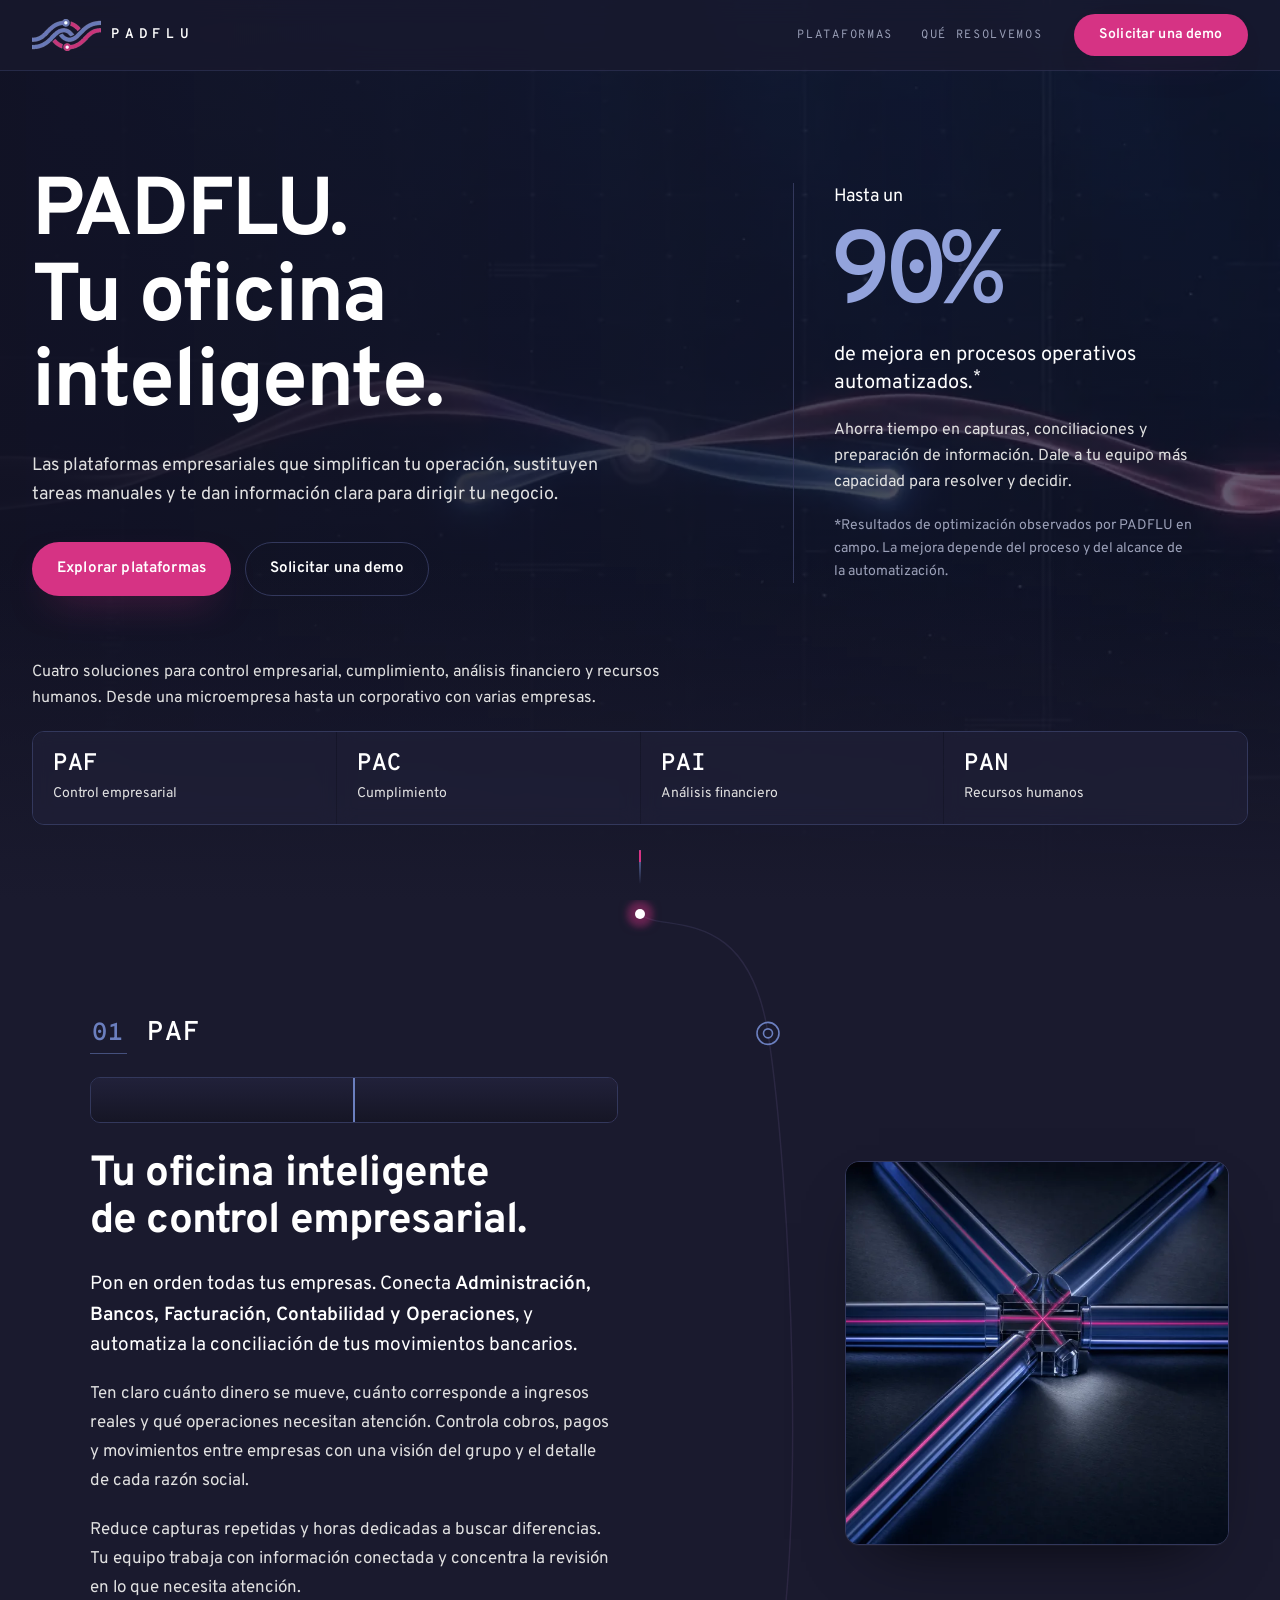
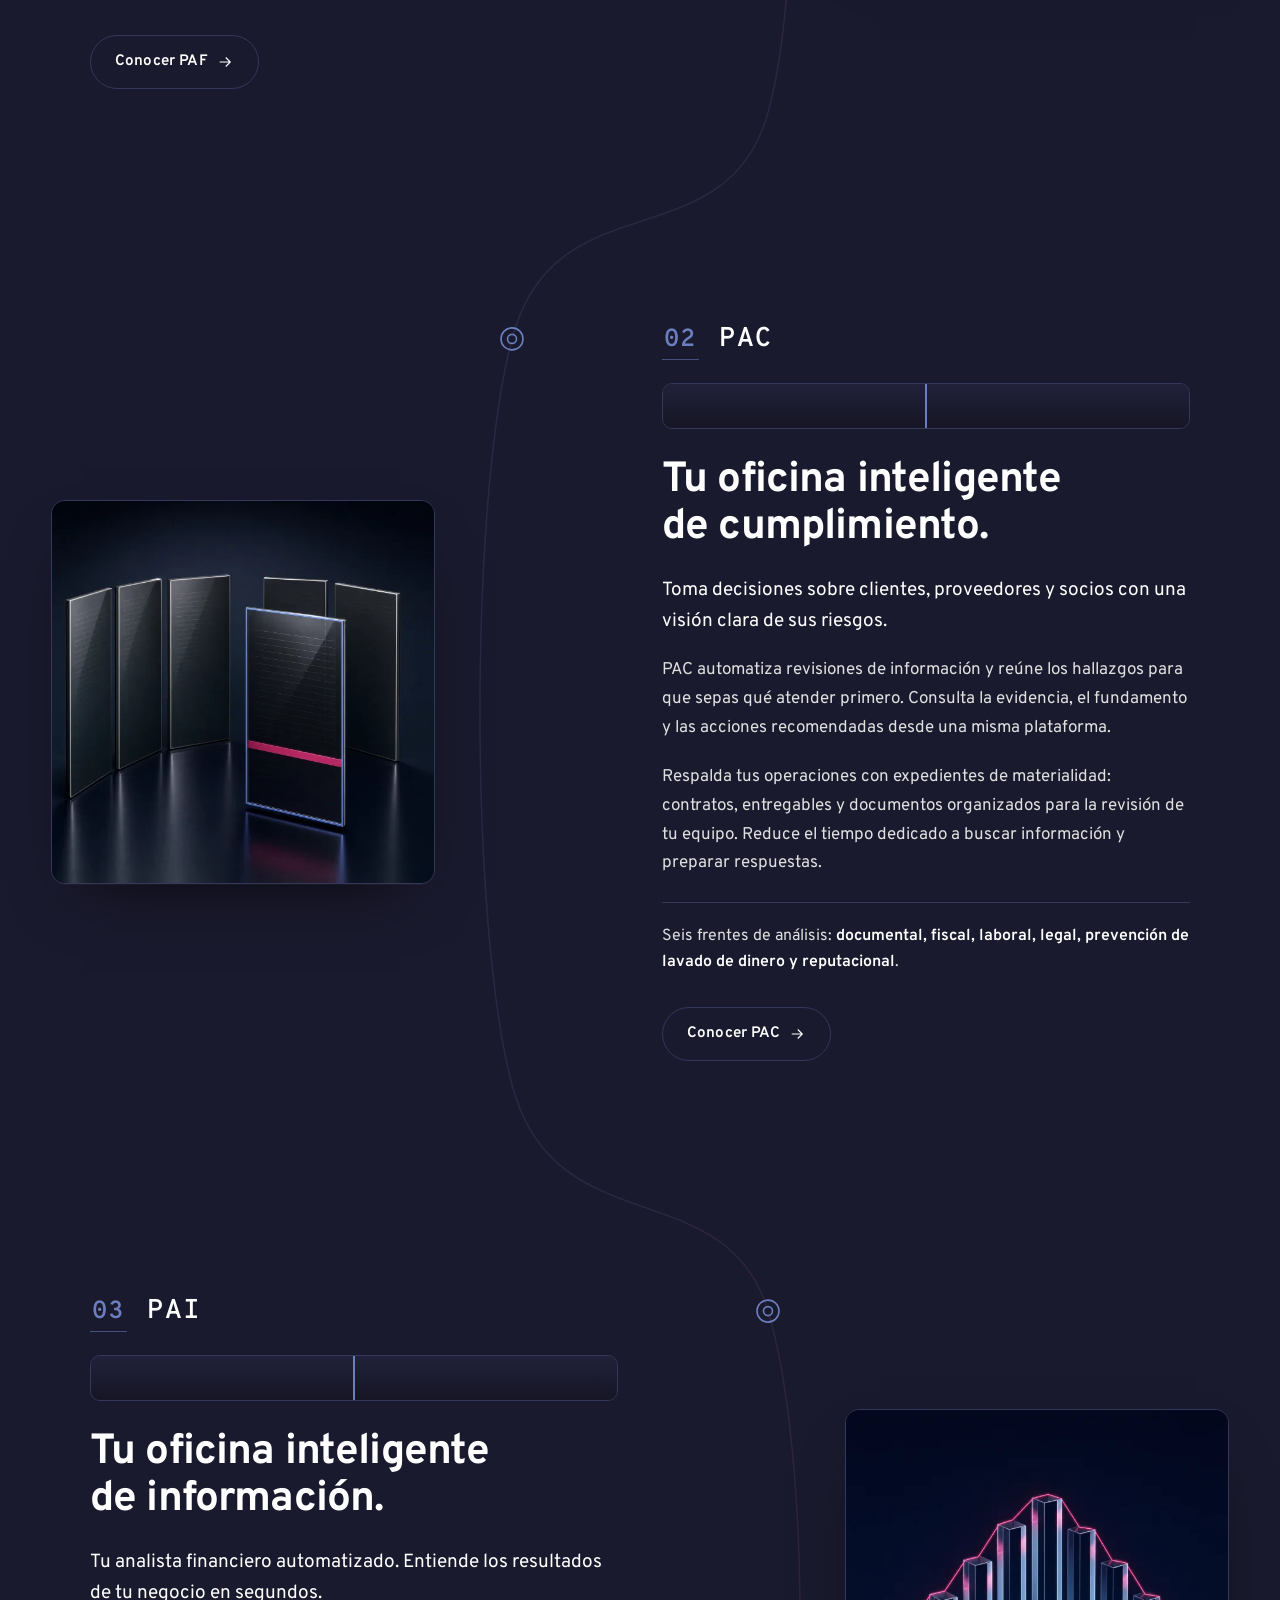
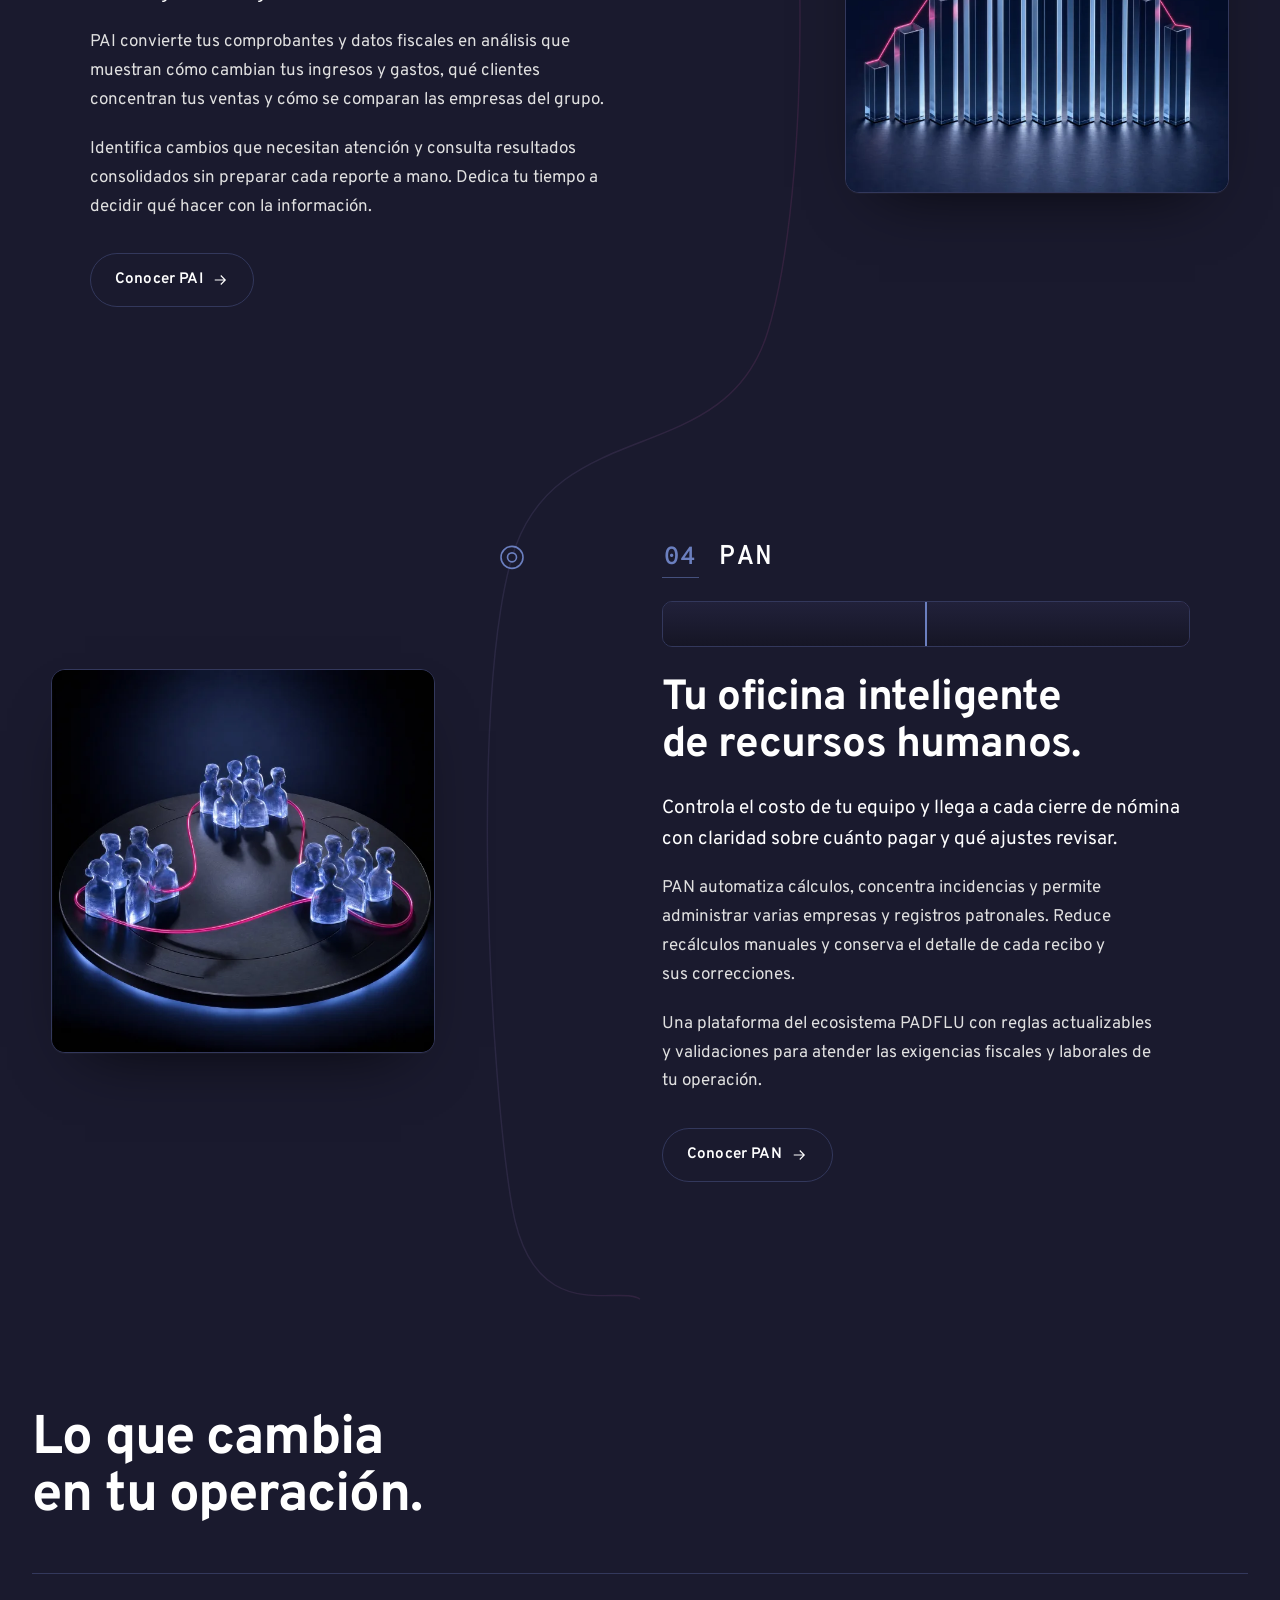
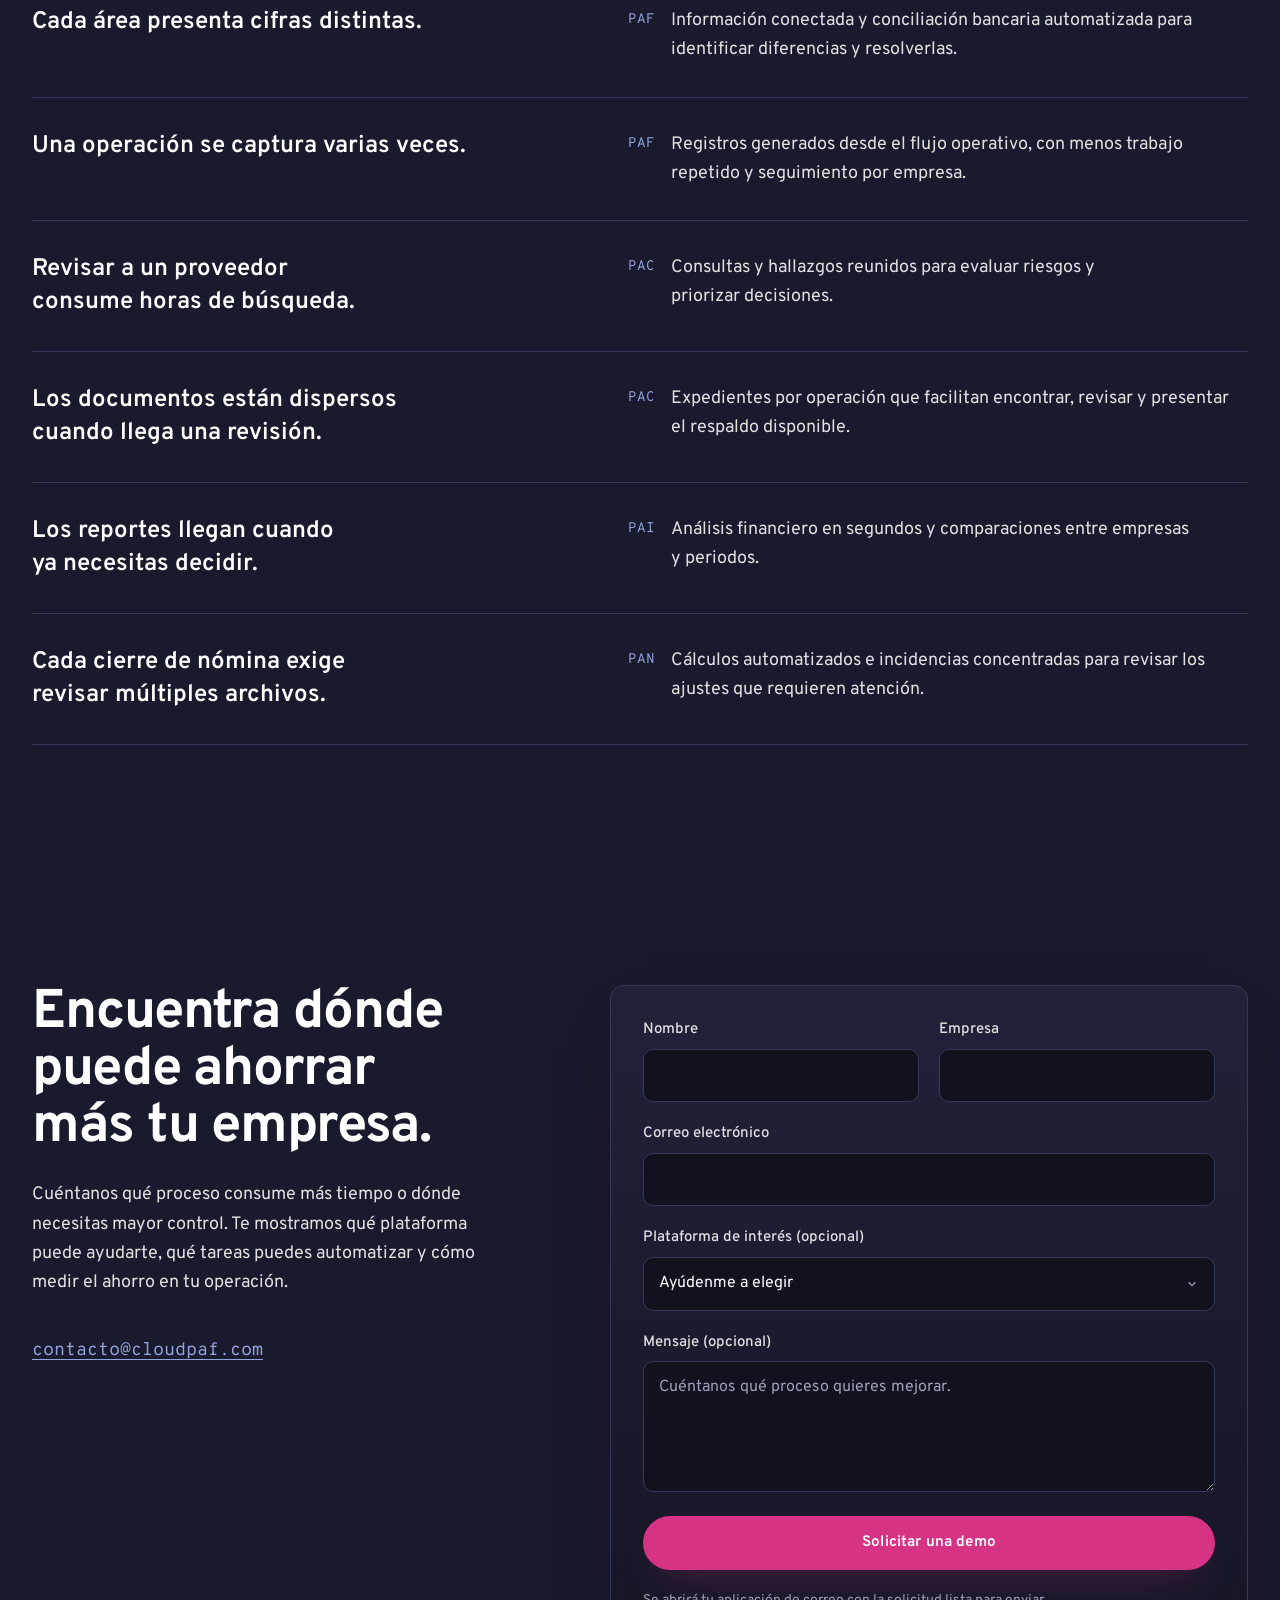
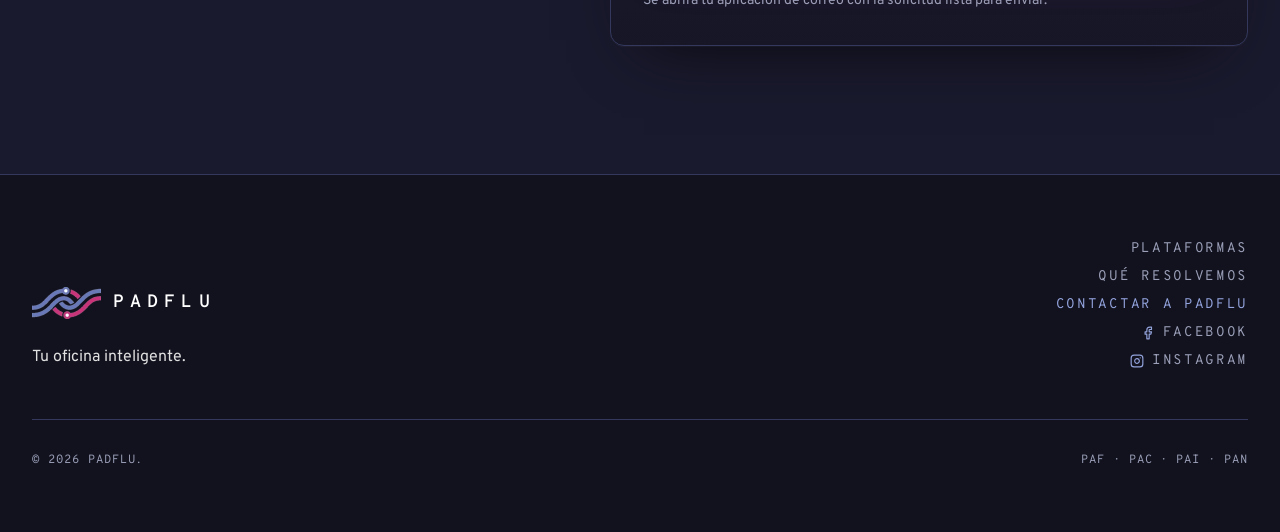
==== commit 9c6d1d47: "Redes sociales en el pie y Google Tag Manager (main 26e5c2a)" ====
--- a/index.html
+++ b/index.html
@@ -86,6 +86,10 @@
         "@id": "https://cloudpaf.com/#logo"
       },
       "email": "contacto@cloudpaf.com",
+      "sameAs": [
+        "https://www.facebook.com/profile.php?id=61595598655874",
+        "https://www.instagram.com/cloudpaf/"
+      ],
       "contactPoint": [
         {
           "@type": "ContactPoint",
@@ -230,13 +234,26 @@
   ]
 }
     </script>
-    <script type="module" crossorigin src="/assets/index-D5XuYzXj.js"></script>
+    <!-- Google Tag Manager: único contenedor (GA4 y, cuando haya pauta, Google Ads y Meta viven dentro).
+         VITE_GTM_ID sale de .env.production y se sustituye en build; en dev o si no es GTM-XXXX no se carga nada. -->
+    <script>
+      (function (id) {
+        window.dataLayer = window.dataLayer || [];
+        if (!/^GTM-[A-Z0-9]+$/.test(id)) return;
+        window.dataLayer.push({ 'gtm.start': new Date().getTime(), event: 'gtm.js' });
+        var s = document.createElement('script');
+        s.async = true;
+        s.src = 'https://www.googletagmanager.com/gtm.js?id=' + encodeURIComponent(id);
+        document.head.appendChild(s);
+      })('GTM-TG9FG58Z');
+    </script>
+    <script type="module" crossorigin src="/assets/index-XaoUZHJ6.js"></script>
     <link rel="modulepreload" crossorigin href="/assets/react-CrK-g7ML.js">
     <link rel="modulepreload" crossorigin href="/assets/motion-DDi3XPDo.js">
-    <style>@font-face{font-family:Overpass;font-style:normal;font-display:swap;font-weight:400;src:url(/assets/overpass-latin-400-normal-BpeLJ0bs.woff2)format("woff2"),url(/assets/overpass-latin-400-normal-c_C8zulu.woff)format("woff")}@font-face{font-family:Overpass;font-style:normal;font-display:swap;font-weight:500;src:url(/assets/overpass-latin-500-normal-BE7ptzKY.woff2)format("woff2"),url(/assets/overpass-latin-500-normal-D6wRt_US.woff)format("woff")}@font-face{font-family:Overpass;font-style:normal;font-display:swap;font-weight:600;src:url(/assets/overpass-latin-600-normal-25RhTNCi.woff2)format("woff2"),url(/assets/overpass-latin-600-normal-DhYQrzaY.woff)format("woff")}@font-face{font-family:Overpass;font-style:normal;font-display:swap;font-weight:700;src:url(/assets/overpass-latin-700-normal-CQX2QTgM.woff2)format("woff2"),url(/assets/overpass-latin-700-normal-BjBIVHw1.woff)format("woff")}@font-face{font-family:Overpass Mono;font-style:normal;font-display:swap;font-weight:400;src:url(/assets/overpass-mono-latin-400-normal-VINZG6Js.woff2)format("woff2"),url(/assets/overpass-mono-latin-400-normal-DqAOLzCO.woff)format("woff")}@font-face{font-family:Overpass Mono;font-style:normal;font-display:swap;font-weight:600;src:url(/assets/overpass-mono-latin-600-normal-DBP6720Q.woff2)format("woff2"),url(/assets/overpass-mono-latin-600-normal-gGkmhJLl.woff)format("woff")}@layer properties{@supports (((-webkit-hyphens:none)) and (not (margin-trim:inline))) or ((-moz-orient:inline) and (not (color:rgb(from red r g b)))){*,:before,:after,::backdrop{--tw-translate-x:0;--tw-translate-y:0;--tw-translate-z:0;--tw-rotate-x:initial;--tw-rotate-y:initial;--tw-rotate-z:initial;--tw-skew-x:initial;--tw-skew-y:initial;--tw-border-style:solid;--tw-leading:initial;--tw-font-weight:initial;--tw-tracking:initial;--tw-backdrop-blur:initial;--tw-backdrop-brightness:initial;--tw-backdrop-contrast:initial;--tw-backdrop-grayscale:initial;--tw-backdrop-hue-rotate:initial;--tw-backdrop-invert:initial;--tw-backdrop-opacity:initial;--tw-backdrop-saturate:initial;--tw-backdrop-sepia:initial;--tw-duration:initial;--tw-content:""}}}@layer theme{:root,:host{--font-sans:"Overpass", "Inter", system-ui, -apple-system, "Segoe UI", sans-serif;--font-mono:"Overpass Mono", ui-monospace, "SFMono-Regular", "Menlo", monospace;--color-white:#fff;--spacing:.25rem;--container-xs:20rem;--container-sm:24rem;--container-md:28rem;--container-xl:36rem;--container-2xl:42rem;--text-xs:.75rem;--text-xs--line-height:calc(1 / .75);--text-sm:.875rem;--text-sm--line-height:calc(1.25 / .875);--text-base:1rem;--text-base--line-height:calc(1.5 / 1);--text-lg:1.125rem;--text-lg--line-height:calc(1.75 / 1.125);--text-xl:1.25rem;--text-xl--line-height:calc(1.75 / 1.25);--text-2xl:1.5rem;--text-2xl--line-height:calc(2 / 1.5);--font-weight-semibold:600;--font-weight-bold:700;--leading-snug:1.375;--leading-relaxed:1.625;--radius-lg:.5rem;--radius-xl:.75rem;--blur-md:12px;--default-transition-duration:.15s;--default-transition-timing-function:cubic-bezier(.4, 0, .2, 1);--default-font-family:var(--font-sans);--default-mono-font-family:var(--font-mono);--color-night:#1a1a2e;--color-night-deep:#12121f;--color-panel:#21213a;--color-panel-soft:#2a2a46;--color-hair:#33385c;--color-stream:#6b7fbf;--color-stream-text:#93a3dc;--color-flow:#d63384;--color-flow-deep:#b62a70;--color-body:#e0e0e0;--color-mute:#9ba0b8;--shadow-panel:0 1px 0 #ffffff08, 0 28px 64px -34px #000c;--shadow-flow:0 16px 40px -20px #d6338499}}@layer base{*,:after,:before,::backdrop{box-sizing:border-box;border:0 solid;margin:0;padding:0}::file-selector-button{box-sizing:border-box;border:0 solid;margin:0;padding:0}html,:host{-webkit-text-size-adjust:100%;tab-size:4;line-height:1.5;font-family:var(--default-font-family,ui-sans-serif, system-ui, sans-serif, "Apple Color Emoji", "Segoe UI Emoji", "Segoe UI Symbol", "Noto Color Emoji");font-feature-settings:var(--default-font-feature-settings,normal);font-variation-settings:var(--default-font-variation-settings,normal);-webkit-tap-highlight-color:transparent}hr{height:0;color:inherit;border-top-width:1px}abbr:where([title]){-webkit-text-decoration:underline dotted;text-decoration:underline dotted}h1,h2,h3,h4,h5,h6{font-size:inherit;font-weight:inherit}a{color:inherit;-webkit-text-decoration:inherit;-webkit-text-decoration:inherit;-webkit-text-decoration:inherit;-webkit-text-decoration:inherit;text-decoration:inherit}b,strong{font-weight:bolder}code,kbd,samp,pre{font-family:var(--default-mono-font-family,ui-monospace, SFMono-Regular, Menlo, Monaco, Consolas, "Liberation Mono", "Courier New", monospace);font-feature-settings:var(--default-mono-font-feature-settings,normal);font-variation-settings:var(--default-mono-font-variation-settings,normal);font-size:1em}small{font-size:80%}sub,sup{vertical-align:baseline;font-size:75%;line-height:0;position:relative}sub{bottom:-.25em}sup{top:-.5em}table{text-indent:0;border-color:inherit;border-collapse:collapse}:-moz-focusring{outline:auto}progress{vertical-align:baseline}summary{display:list-item}ol,ul,menu{list-style:none}img,svg,video,canvas,audio,iframe,embed,object{vertical-align:middle;display:block}img,video{max-width:100%;height:auto}button,input,select,optgroup,textarea{font:inherit;font-feature-settings:inherit;font-variation-settings:inherit;letter-spacing:inherit;color:inherit;opacity:1;background-color:#0000;border-radius:0}::file-selector-button{font:inherit;font-feature-settings:inherit;font-variation-settings:inherit;letter-spacing:inherit;color:inherit;opacity:1;background-color:#0000;border-radius:0}:where(select:is([multiple],[size])) optgroup{font-weight:bolder}:where(select:is([multiple],[size])) optgroup option{padding-inline-start:20px}::file-selector-button{margin-inline-end:4px}::placeholder{opacity:1}@supports (not ((-webkit-appearance:-apple-pay-button))) or (contain-intrinsic-size:1px){::placeholder{color:currentColor}@supports (color:color-mix(in lab, red, red)){::placeholder{color:color-mix(in oklab, currentcolor 50%, transparent)}}}textarea{resize:vertical}::-webkit-search-decoration{-webkit-appearance:none}::-webkit-date-and-time-value{min-height:1lh;text-align:inherit}::-webkit-datetime-edit{display:inline-flex}::-webkit-datetime-edit-fields-wrapper{padding:0}::-webkit-datetime-edit{padding-block:0}::-webkit-datetime-edit-year-field{padding-block:0}::-webkit-datetime-edit-month-field{padding-block:0}::-webkit-datetime-edit-day-field{padding-block:0}::-webkit-datetime-edit-hour-field{padding-block:0}::-webkit-datetime-edit-minute-field{padding-block:0}::-webkit-datetime-edit-second-field{padding-block:0}::-webkit-datetime-edit-millisecond-field{padding-block:0}::-webkit-datetime-edit-meridiem-field{padding-block:0}::-webkit-calendar-picker-indicator{line-height:1}:-moz-ui-invalid{box-shadow:none}button,input:where([type=button],[type=reset],[type=submit]){appearance:button}::file-selector-button{appearance:button}::-webkit-inner-spin-button{height:auto}::-webkit-outer-spin-button{height:auto}[hidden]:where(:not([hidden=until-found])){display:none!important}*,:before,:after{box-sizing:border-box;border-color:#33385cb3}@supports (color:color-mix(in lab, red, red)){*,:before,:after{border-color:color-mix(in srgb, var(--color-hair) 70%, transparent)}}html{-webkit-text-size-adjust:100%;--lightningcss-light: ;--lightningcss-dark:initial;color-scheme:dark;background-color:var(--color-night-deep);scroll-padding-top:5.5rem}html.lenis,html.lenis body{height:auto}.lenis.lenis-smooth{scroll-behavior:auto!important}.lenis.lenis-stopped{overflow:hidden}body{background-color:var(--color-night);color:var(--color-body);font-family:var(--font-sans);font-synthesis-weight:none;text-rendering:optimizelegibility;-webkit-font-smoothing:antialiased;-moz-osx-font-smoothing:grayscale;margin:0;font-size:1rem;line-height:1.62;overflow-x:clip}h1,h2,h3,h4{font-family:var(--font-sans);letter-spacing:-.02em;text-wrap:balance;color:var(--color-white);margin:0;font-weight:700;line-height:1.05}p{margin:0}p,dd{text-wrap:pretty}a{color:inherit;text-decoration:none}img,video{max-width:100%;display:block}button{font-family:inherit}button:not(:disabled),select{cursor:pointer}::selection{background:#d6338473}@supports (color:color-mix(in lab, red, red)){::selection{background:color-mix(in srgb, var(--color-flow) 45%, transparent)}}::selection{color:var(--color-white)}:focus-visible{outline:2px solid var(--color-flow);outline-offset:3px;border-radius:3px}}@layer components{.stage{z-index:1;position:relative}.tnum{font-variant-numeric:tabular-nums;font-feature-settings:"tnum"}.ledger-label{font-family:var(--font-mono);letter-spacing:.26em;text-transform:uppercase;color:var(--color-stream-text);font-size:clamp(.66rem,1.6vw,.74rem);font-weight:500}.console{background:linear-gradient(180deg, var(--color-panel) 0%, var(--color-night-deep) 140%);border:1px solid var(--color-hair);box-shadow:var(--shadow-panel);border-radius:14px}.console-bar{border-bottom:1px solid var(--color-hair);font-family:var(--font-mono);letter-spacing:.24em;text-transform:uppercase;color:var(--color-mute);align-items:center;gap:.5rem;padding:.6rem .9rem;font-size:.66rem;display:flex}.console-dot{background:var(--color-flow);border-radius:50%;width:7px;height:7px;box-shadow:0 0 #d6338499}@supports (color:color-mix(in lab, red, red)){.console-dot{box-shadow:0 0 0 0 color-mix(in srgb, var(--color-flow) 60%, transparent)}}.console-dot{animation:2.4s cubic-bezier(.4,0,.2,1) infinite livedot}@keyframes livedot{0%{box-shadow:0 0 0 0 color-mix(in srgb, var(--color-flow) 55%, transparent)}70%{box-shadow:0 0 0 7px color-mix(in srgb, var(--color-flow) 0%, transparent)}to{box-shadow:0 0 0 0 color-mix(in srgb, var(--color-flow) 0%, transparent)}}.ledger{flex-direction:column;display:flex}.ledger-row{border-top:1px dashed #33385ce6;justify-content:space-between;align-items:baseline;gap:1rem;padding:.72rem 0;display:flex}@supports (color:color-mix(in lab, red, red)){.ledger-row{border-top:1px dashed color-mix(in srgb, var(--color-hair) 90%, transparent)}}.ledger-row:last-child{border-bottom:1px dashed #33385ce6}@supports (color:color-mix(in lab, red, red)){.ledger-row:last-child{border-bottom:1px dashed color-mix(in srgb, var(--color-hair) 90%, transparent)}}.ledger-row dt{font-family:var(--font-mono);letter-spacing:.14em;text-transform:uppercase;color:var(--color-mute);font-size:.68rem}.ledger-row dd{font-family:var(--font-mono);color:var(--color-body);text-align:right;margin:0;font-weight:600}.ledger-row dd.figure{color:var(--color-stream-text);font-size:1.05rem}.btn{letter-spacing:.01em;will-change:transform;border:1px solid #0000;border-radius:999px;align-items:center;gap:.55rem;padding:.85rem 1.5rem;font-size:.95rem;font-weight:600;transition:transform .35s cubic-bezier(.16,1,.3,1),background-color .35s,box-shadow .35s,border-color .35s;display:inline-flex}.btn-primary{background:var(--color-flow);color:var(--color-white);box-shadow:var(--shadow-flow)}.btn-ghost{color:var(--color-white);border:1px solid var(--color-hair);background:0 0}@media (hover:hover){.btn-primary:hover{background:var(--color-flow-deep);transform:translateY(-2px)}.btn-ghost:hover{border-color:var(--color-stream);background:#6b7fbf1f}@supports (color:color-mix(in lab, red, red)){.btn-ghost:hover{background:color-mix(in srgb, var(--color-stream) 12%, transparent)}}}.hero-content{align-items:center;gap:3.5rem;display:grid}.hero-title{max-width:12ch;font-size:clamp(2.9rem,6.4vw,5.6rem);line-height:1.04}.hero-result{border-top:1px solid var(--color-hair);padding-top:2rem}.hero-result__claim{color:var(--color-white)}.hero-result__number{font-family:var(--font-mono);letter-spacing:-.07em;color:var(--color-stream-text);margin-block:.4rem;margin-left:-.05em;font-size:clamp(4.5rem,8vw,7rem);font-weight:600;line-height:1.15;display:block}.hero-product{background:#21213aa6;padding:1.25rem}@supports (color:color-mix(in lab, red, red)){.hero-product{background:color-mix(in srgb, var(--color-panel) 65%, transparent)}}.hero-product{-webkit-backdrop-filter:blur(8px);backdrop-filter:blur(8px);transition:background-color .25s}@media (hover:hover){.hero-product:hover{background:var(--color-panel-soft)}}.hero-product:focus-visible{outline-offset:-5px;border-radius:10px}.btn:active{transform:scale(.98)}.hero-product:active,#nav-menu a:not(.btn):active{background:var(--color-panel-soft)}@media (width>=1024px){.hero-content{grid-template-columns:1.45fr 1fr;gap:clamp(3rem,8vw,8rem)}.hero-result{border-top:0;border-left:1px solid var(--color-hair);padding:0 0 0 2.5rem}}.cr-readout{border-bottom:1px solid #33385cb3;flex-wrap:wrap;align-items:center;gap:.6rem 1.4rem;padding-bottom:1.1rem;display:flex}@supports (color:color-mix(in lab, red, red)){.cr-readout{border-bottom:1px solid color-mix(in srgb, var(--color-hair) 70%, transparent)}}.cr-readout{font-family:var(--font-mono)}.cr-readout__id{letter-spacing:.34em;color:var(--color-white);align-items:center;gap:.5rem;font-weight:600;display:inline-flex}.cr-readout__tag{letter-spacing:.06em;min-width:0;color:var(--color-mute);flex:16rem;font-size:clamp(.68rem,1.7vw,.8rem)}.cr-readout__meta{letter-spacing:.14em;color:var(--color-mute);text-transform:uppercase;align-items:center;gap:1.1rem;font-size:.72rem;display:inline-flex}.cr-status{color:var(--color-stream-text);align-items:center;gap:.5rem;display:inline-flex}.cr-status__led{background:var(--color-flow);border-radius:50%;width:7px;height:7px;box-shadow:0 0 #d6338499}@supports (color:color-mix(in lab, red, red)){.cr-status__led{box-shadow:0 0 0 0 color-mix(in srgb, var(--color-flow) 60%, transparent)}}.cr-status__led{animation:2.4s cubic-bezier(.4,0,.2,1) infinite livedot}.cr-origin{margin-top:1.6rem;padding-left:1.75rem;position:relative}.cr-origin:before{content:"";border:1.5px solid var(--color-stream);border-radius:50%;width:11px;height:11px;position:absolute;top:50%;left:0;transform:translateY(-50%);box-shadow:0 0 10px #6b7fbf8c}@supports (color:color-mix(in lab, red, red)){.cr-origin:before{box-shadow:0 0 10px color-mix(in srgb, var(--color-stream) 55%, transparent)}}.cr-origin__label{font-family:var(--font-mono);letter-spacing:.24em;text-transform:uppercase;color:var(--color-stream-text);font-size:.66rem}.pipeline{position:relative}.gate{padding-block:clamp(5rem,13vh,10rem);position:relative}.gate-inner{width:min(46%,33rem);position:relative}.gate[data-side=left] .gate-inner{margin-inline:clamp(4%,7vw,8rem) auto}.gate[data-side=right] .gate-inner{margin-inline:auto clamp(4%,7vw,8rem)}.gate-visual{width:min(30vw,30rem);position:absolute;top:50%;transform:translateY(-50%)}.gate[data-side=left] .gate-visual{right:clamp(1.25rem,4vw,6rem)}.gate[data-side=right] .gate-visual{left:clamp(1.25rem,4vw,6rem)}.gate-visual__frame{border:1px solid var(--color-hair);background:var(--color-night-deep);box-shadow:var(--shadow-panel);border-radius:14px;overflow:hidden}.gate-visual img{aspect-ratio:1;object-fit:cover;width:100%;height:auto;display:block}.product-code{color:var(--color-white);font-family:var(--font-mono);letter-spacing:.04em;font-size:1.7rem;font-weight:600;line-height:1.2}.gate-title{max-width:21ch;font-size:clamp(1.9rem,3.3vw,2.8rem);line-height:1.12}.gate-copy{gap:1.25rem;font-size:1.0625rem;line-height:1.7;display:grid}.gate-copy strong{color:var(--color-white);font-weight:600}.gate-intro{color:var(--color-white);font-size:1.1875rem;line-height:1.6}.problem-row{border-top:1px solid var(--color-hair);gap:1.25rem;padding-block:1.75rem;display:grid}.problem-product{font-family:var(--font-mono);color:var(--color-stream-text);flex-shrink:0;padding-top:.2rem;font-size:.875rem}@media (width>=768px){.problem-row{grid-template-columns:.9fr 1.1fr;gap:clamp(2rem,7vw,7rem);padding-block:2rem}}.valve{border:1px solid var(--color-hair);background:var(--color-night-deep);border-radius:10px;height:46px;margin-top:1.4rem;position:relative;overflow:hidden}.valve-slit{background:linear-gradient(90deg, var(--color-stream) 0%, #8a6fb0 55%, var(--color-flow) 100%);opacity:.16;transition:opacity .6s;position:absolute;inset:0}.valve-leaf{background:linear-gradient(180deg, var(--color-panel) 0%, var(--color-night-deep) 130%);width:50%;transition:transform .75s cubic-bezier(.7,0,.2,1);position:absolute;top:0;bottom:0}.valve-leaf--l{border-right:1px solid var(--color-stream);left:0}.valve-leaf--r{border-left:1px solid var(--color-stream);right:0}.gate.is-open .valve-slit{opacity:.85;box-shadow:inset 0 0 18px #d6338473}@supports (color:color-mix(in lab, red, red)){.gate.is-open .valve-slit{box-shadow:inset 0 0 18px color-mix(in srgb, var(--color-flow) 45%, transparent)}}.gate.is-open .valve-leaf--l{transform:translate(-101%)}.gate.is-open .valve-leaf--r{transform:translate(101%)}.gate-status{font-family:var(--font-mono);letter-spacing:.18em;text-transform:uppercase;color:var(--color-mute);align-items:center;gap:.5rem;margin-top:.7rem;font-size:.66rem;display:flex}.gate-status__dot{background:#9ba0b899;border-radius:50%;width:7px;height:7px}@supports (color:color-mix(in lab, red, red)){.gate-status__dot{background:color-mix(in srgb, var(--color-mute) 60%, transparent)}}.gate-status__dot{transition:background-color .5s,box-shadow .5s}.gate.is-open .gate-status__dot{background:var(--color-flow);box-shadow:0 0 8px #d63384bf}@supports (color:color-mix(in lab, red, red)){.gate.is-open .gate-status__dot{box-shadow:0 0 8px color-mix(in srgb, var(--color-flow) 75%, transparent)}}.gate-status__open{color:var(--color-stream-text);display:none}.gate.is-open .gate-status__closed{display:none}.gate.is-open .gate-status__open{display:inline}.ledger-index{font-family:var(--font-mono);font-variant-numeric:tabular-nums;font-feature-settings:"tnum";letter-spacing:.04em;color:var(--color-stream);border-bottom:1px solid #6b7fbf8c;padding:0 .15rem .3rem;font-size:clamp(1.05rem,2.4vw,1.55rem);font-weight:600;line-height:1.15;display:inline-block}@supports (color:color-mix(in lab, red, red)){.ledger-index{border-bottom:1px solid color-mix(in srgb, var(--color-stream) 55%, transparent)}}.field{flex-direction:column;gap:.4rem;display:flex}.field>label{color:var(--color-body);font-size:.9375rem;font-weight:500}.field input,.field select,.field textarea{background-color:var(--color-night-deep);border:1px solid var(--color-hair);width:100%;color:var(--color-white);font:inherit;border-radius:10px;padding:.8rem .95rem;transition:border-color .25s,box-shadow .25s}.field select{appearance:none;line-height:inherit;background-image:url("data:image/svg+xml,<svg xmlns='http://www.w3.org/2000/svg' width='14' height='14' viewBox='0 0 24 24' fill='none' stroke='%239ba0b8' stroke-width='2'><path d='m6 9 6 6 6-6'/></svg>");background-position:right .95rem center;background-repeat:no-repeat;background-size:14px;padding-right:2.75rem}.field input::placeholder,.field textarea::placeholder{color:var(--color-mute)}.field input:focus,.field select:focus,.field textarea:focus{border-color:var(--color-stream);outline:none;box-shadow:0 0 0 3px #6b7fbf38}@supports (color:color-mix(in lab, red, red)){.field input:focus,.field select:focus,.field textarea:focus{box-shadow:0 0 0 3px color-mix(in srgb, var(--color-stream) 22%, transparent)}}.field[data-invalid=true] input,.field[data-invalid=true] select,.field[data-invalid=true] textarea{border-color:var(--color-flow)}.field[data-invalid=true] :is(input,select,textarea):focus{box-shadow:0 0 0 3px #d6338438}@supports (color:color-mix(in lab, red, red)){.field[data-invalid=true] :is(input,select,textarea):focus{box-shadow:0 0 0 3px color-mix(in srgb, var(--color-flow) 22%, transparent)}}.field-error{font-family:var(--font-mono);letter-spacing:.04em;color:#e16ca6;font-size:.8125rem}@supports (color:color-mix(in lab, red, red)){.field-error{color:color-mix(in srgb, var(--color-flow) 72%, var(--color-white))}}}@layer utilities{.pointer-events-none{pointer-events:none}.visible{visibility:visible}.sr-only{clip-path:inset(50%);white-space:nowrap;border-width:0;width:1px;height:1px;margin:-1px;padding:0;position:absolute;overflow:hidden}.absolute{position:absolute}.fixed{position:fixed}.relative{position:relative}.inset-0{inset:0}.inset-x-0{inset-inline:0}.top-0{top:0}.bottom-0{bottom:0}.bottom-4{bottom:calc(var(--spacing) * 4)}.left-1\/2{left:50%}.z-0{z-index:0}.z-10{z-index:10}.z-\[89\]{z-index:89}.z-\[90\]{z-index:90}.-mx-3{margin-inline:calc(var(--spacing) * -3)}.mx-auto{margin-inline:auto}.my-auto{margin-block:auto}.mt-1{margin-top:var(--spacing)}.mt-2{margin-top:calc(var(--spacing) * 2)}.mt-5{margin-top:calc(var(--spacing) * 5)}.mt-6{margin-top:calc(var(--spacing) * 6)}.mt-7{margin-top:calc(var(--spacing) * 7)}.mt-8{margin-top:calc(var(--spacing) * 8)}.mt-12{margin-top:calc(var(--spacing) * 12)}.mt-14{margin-top:calc(var(--spacing) * 14)}.mb-6{margin-bottom:calc(var(--spacing) * 6)}.block{display:block}.flex{display:flex}.grid{display:grid}.hidden{display:none}.inline{display:inline}.inline-block{display:inline-block}.h-8{height:calc(var(--spacing) * 8)}.h-11{height:calc(var(--spacing) * 11)}.h-full{height:100%}.min-h-\[100svh\]{min-height:100svh}.w-auto{width:auto}.w-full{width:100%}.max-w-2xl{max-width:var(--container-2xl)}.max-w-\[80rem\]{max-width:80rem}.max-w-\[84rem\]{max-width:84rem}.max-w-md{max-width:var(--container-md)}.max-w-sm{max-width:var(--container-sm)}.max-w-xl{max-width:var(--container-xl)}.max-w-xs{max-width:var(--container-xs)}.min-w-0{min-width:0}.min-w-\[5\.5rem\]{min-width:5.5rem}.-translate-x-1\/2{--tw-translate-x:calc(calc(1 / 2 * 100%) * -1);translate:var(--tw-translate-x) var(--tw-translate-y)}.transform{transform:var(--tw-rotate-x,) var(--tw-rotate-y,) var(--tw-rotate-z,) var(--tw-skew-x,) var(--tw-skew-y,)}.grid-cols-2{grid-template-columns:repeat(2,minmax(0,1fr))}.flex-col{flex-direction:column}.flex-wrap{flex-wrap:wrap}.items-baseline{align-items:baseline}.items-center{align-items:center}.items-start{align-items:flex-start}.justify-between{justify-content:space-between}.justify-center{justify-content:center}.gap-1{gap:var(--spacing)}.gap-2{gap:calc(var(--spacing) * 2)}.gap-2\.5{gap:calc(var(--spacing) * 2.5)}.gap-3{gap:calc(var(--spacing) * 3)}.gap-3\.5{gap:calc(var(--spacing) * 3.5)}.gap-4{gap:calc(var(--spacing) * 4)}.gap-5{gap:calc(var(--spacing) * 5)}.gap-7{gap:calc(var(--spacing) * 7)}.gap-8{gap:calc(var(--spacing) * 8)}.gap-12{gap:calc(var(--spacing) * 12)}.gap-14{gap:calc(var(--spacing) * 14)}.gap-px{gap:1px}.overflow-hidden{overflow:hidden}.rounded-full{border-radius:3.40282e38px}.rounded-lg{border-radius:var(--radius-lg)}.rounded-xl{border-radius:var(--radius-xl)}.border{border-style:var(--tw-border-style);border-width:1px}.border-t{border-top-style:var(--tw-border-style);border-top-width:1px}.border-b{border-bottom-style:var(--tw-border-style);border-bottom-width:1px}.border-hair{border-color:var(--color-hair)}.border-stream\/50{border-color:#6b7fbf80}@supports (color:color-mix(in lab, red, red)){.border-stream\/50{border-color:color-mix(in oklab, var(--color-stream) 50%, transparent)}}.bg-night{background-color:var(--color-night)}.bg-night-deep{background-color:var(--color-night-deep)}.bg-night-deep\/60{background-color:#12121f99}@supports (color:color-mix(in lab, red, red)){.bg-night-deep\/60{background-color:color-mix(in oklab, var(--color-night-deep) 60%, transparent)}}.bg-stream\/10{background-color:#6b7fbf1a}@supports (color:color-mix(in lab, red, red)){.bg-stream\/10{background-color:color-mix(in oklab, var(--color-stream) 10%, transparent)}}.object-cover{object-fit:cover}.p-6{padding:calc(var(--spacing) * 6)}.px-3{padding-inline:calc(var(--spacing) * 3)}.px-3\.5{padding-inline:calc(var(--spacing) * 3.5)}.px-4{padding-inline:calc(var(--spacing) * 4)}.px-5{padding-inline:calc(var(--spacing) * 5)}.py-2{padding-block:calc(var(--spacing) * 2)}.py-2\.5{padding-block:calc(var(--spacing) * 2.5)}.py-3{padding-block:calc(var(--spacing) * 3)}.py-3\.5{padding-block:calc(var(--spacing) * 3.5)}.py-16{padding-block:calc(var(--spacing) * 16)}.py-24{padding-block:calc(var(--spacing) * 24)}.pt-1{padding-top:var(--spacing)}.pt-5{padding-top:calc(var(--spacing) * 5)}.pt-8{padding-top:calc(var(--spacing) * 8)}.pt-32{padding-top:calc(var(--spacing) * 32)}.pb-5{padding-bottom:calc(var(--spacing) * 5)}.pb-16{padding-bottom:calc(var(--spacing) * 16)}.font-mono{font-family:var(--font-mono)}.text-2xl{font-size:var(--text-2xl);line-height:var(--tw-leading,var(--text-2xl--line-height))}.text-base{font-size:var(--text-base);line-height:var(--tw-leading,var(--text-base--line-height))}.text-lg{font-size:var(--text-lg);line-height:var(--tw-leading,var(--text-lg--line-height))}.text-sm{font-size:var(--text-sm);line-height:var(--tw-leading,var(--text-sm--line-height))}.text-xl{font-size:var(--text-xl);line-height:var(--tw-leading,var(--text-xl--line-height))}.text-xs{font-size:var(--text-xs);line-height:var(--tw-leading,var(--text-xs--line-height))}.text-\[clamp\(2rem\,4\.4vw\,3\.4rem\)\]{font-size:clamp(2rem,4.4vw,3.4rem)}.text-\[clamp\(2rem\,5vw\,3\.4rem\)\]{font-size:clamp(2rem,5vw,3.4rem)}.leading-none{--tw-leading:1;line-height:1}.leading-relaxed{--tw-leading:var(--leading-relaxed);line-height:var(--leading-relaxed)}.leading-snug{--tw-leading:var(--leading-snug);line-height:var(--leading-snug)}.font-bold{--tw-font-weight:var(--font-weight-bold);font-weight:var(--font-weight-bold)}.font-semibold{--tw-font-weight:var(--font-weight-semibold);font-weight:var(--font-weight-semibold)}.tracking-\[0\.08em\]{--tw-tracking:.08em;letter-spacing:.08em}.tracking-\[0\.12em\]{--tw-tracking:.12em;letter-spacing:.12em}.tracking-\[0\.14em\]{--tw-tracking:.14em;letter-spacing:.14em}.tracking-\[0\.34em\]{--tw-tracking:.34em;letter-spacing:.34em}.text-balance{text-wrap:balance}.\[overflow-wrap\:anywhere\]{overflow-wrap:anywhere}.text-body{color:var(--color-body)}.text-mute{color:var(--color-mute)}.text-stream-text{color:var(--color-stream-text)}.text-white{color:var(--color-white)}.uppercase{text-transform:uppercase}.underline{text-decoration-line:underline}.decoration-1{text-decoration-thickness:1px}.underline-offset-4{text-underline-offset:4px}.opacity-0{opacity:0}.opacity-70{opacity:.7}.backdrop-blur-md{--tw-backdrop-blur:blur(var(--blur-md));-webkit-backdrop-filter:var(--tw-backdrop-blur,) var(--tw-backdrop-brightness,) var(--tw-backdrop-contrast,) var(--tw-backdrop-grayscale,) var(--tw-backdrop-hue-rotate,) var(--tw-backdrop-invert,) var(--tw-backdrop-opacity,) var(--tw-backdrop-saturate,) var(--tw-backdrop-sepia,);backdrop-filter:var(--tw-backdrop-blur,) var(--tw-backdrop-brightness,) var(--tw-backdrop-contrast,) var(--tw-backdrop-grayscale,) var(--tw-backdrop-hue-rotate,) var(--tw-backdrop-invert,) var(--tw-backdrop-opacity,) var(--tw-backdrop-saturate,) var(--tw-backdrop-sepia,)}.backdrop-filter{-webkit-backdrop-filter:var(--tw-backdrop-blur,) var(--tw-backdrop-brightness,) var(--tw-backdrop-contrast,) var(--tw-backdrop-grayscale,) var(--tw-backdrop-hue-rotate,) var(--tw-backdrop-invert,) var(--tw-backdrop-opacity,) var(--tw-backdrop-saturate,) var(--tw-backdrop-sepia,);backdrop-filter:var(--tw-backdrop-blur,) var(--tw-backdrop-brightness,) var(--tw-backdrop-contrast,) var(--tw-backdrop-grayscale,) var(--tw-backdrop-hue-rotate,) var(--tw-backdrop-invert,) var(--tw-backdrop-opacity,) var(--tw-backdrop-saturate,) var(--tw-backdrop-sepia,)}.transition-colors{transition-property:color,background-color,border-color,outline-color,text-decoration-color,fill,stroke,--tw-gradient-from,--tw-gradient-via,--tw-gradient-to;transition-timing-function:var(--tw-ease,var(--default-transition-timing-function));transition-duration:var(--tw-duration,var(--default-transition-duration))}.transition-opacity{transition-property:opacity;transition-timing-function:var(--tw-ease,var(--default-transition-timing-function));transition-duration:var(--tw-duration,var(--default-transition-duration))}.duration-700{--tw-duration:.7s;transition-duration:.7s}.outline-none{--tw-outline-style:none;outline-style:none}.select-none{-webkit-user-select:none;user-select:none}.\[background\:linear-gradient\(0deg\,var\(--color-night\)_0\%\,rgba\(26\,26\,46\,0\)_38\%\)\]{background:linear-gradient(0deg,var(--color-night) 0%,#1a1a2e00 38%)}.\[background\:linear-gradient\(90deg\,rgba\(18\,18\,36\,0\.95\)_0\%\,rgba\(18\,18\,36\,0\.78\)_42\%\,rgba\(18\,18\,36\,0\.5\)_100\%\)\]{background:linear-gradient(90deg,#121224f2 0%,#121224c7 42%,#12122480 100%)}@media (hover:hover){.hover\:bg-panel:hover{background-color:var(--color-panel)}.hover\:text-white:hover{color:var(--color-white)}}.focus\:not-sr-only:focus{clip-path:none;white-space:normal;width:auto;height:auto;margin:0;padding:0;position:static;overflow:visible}.focus\:fixed:focus{position:fixed}.focus\:top-4:focus{top:calc(var(--spacing) * 4)}.focus\:left-4:focus{left:calc(var(--spacing) * 4)}.focus\:z-\[95\]:focus{z-index:95}.focus\:rounded-full:focus{border-radius:3.40282e38px}.focus\:bg-flow:focus{background-color:var(--color-flow)}.focus\:px-4:focus{padding-inline:calc(var(--spacing) * 4)}.focus\:py-2:focus{padding-block:calc(var(--spacing) * 2)}.focus\:text-sm:focus{font-size:var(--text-sm);line-height:var(--tw-leading,var(--text-sm--line-height))}.focus\:font-semibold:focus{--tw-font-weight:var(--font-weight-semibold);font-weight:var(--font-weight-semibold)}.focus\:text-white:focus{color:var(--color-white)}.data-playing\:opacity-100[data-playing]{opacity:1}@media (width>=40rem){.sm\:grid-cols-2{grid-template-columns:repeat(2,minmax(0,1fr))}.sm\:grid-cols-4{grid-template-columns:repeat(4,minmax(0,1fr))}.sm\:flex-row{flex-direction:row}.sm\:items-center{align-items:center}.sm\:justify-between{justify-content:space-between}.sm\:p-8{padding:calc(var(--spacing) * 8)}.sm\:px-8{padding-inline:calc(var(--spacing) * 8)}.sm\:py-28{padding-block:calc(var(--spacing) * 28)}.sm\:py-32{padding-block:calc(var(--spacing) * 32)}.sm\:text-2xl{font-size:var(--text-2xl);line-height:var(--tw-leading,var(--text-2xl--line-height))}.sm\:text-lg{font-size:var(--text-lg);line-height:var(--tw-leading,var(--text-lg--line-height))}}@media (width>=48rem){.md\:flex{display:flex}.md\:hidden{display:none}.md\:flex-row{flex-direction:row}.md\:items-end{align-items:flex-end}.md\:justify-between{justify-content:space-between}}@media (width>=64rem){.lg\:mt-16{margin-top:calc(var(--spacing) * 16)}.lg\:block{display:block}.lg\:grid-cols-\[0\.9fr_1\.1fr\]{grid-template-columns:.9fr 1.1fr}.lg\:pt-40{padding-top:calc(var(--spacing) * 40)}}@media (pointer:coarse){.pointer-coarse\:inline-flex{display:inline-flex}.pointer-coarse\:min-h-11{min-height:calc(var(--spacing) * 11)}.pointer-coarse\:items-center{align-items:center}.pointer-coarse\:gap-0{gap:0}.pointer-coarse\:after\:absolute:after{content:var(--tw-content);position:absolute}.pointer-coarse\:after\:inset-x-0:after{content:var(--tw-content);inset-inline:0}.pointer-coarse\:after\:-inset-y-2:after{content:var(--tw-content);inset-block:calc(var(--spacing) * -2)}.pointer-coarse\:after\:content-\[\'\'\]:after{--tw-content:"";content:var(--tw-content)}}.pulse{opacity:1}.reticle{z-index:0;pointer-events:none;opacity:.55;background-image:linear-gradient(90deg,#6b7fbf0f 1px,#0000 1px),linear-gradient(#6b7fbf0f 1px,#0000 1px);position:fixed;inset:0}@supports (color:color-mix(in lab, red, red)){.reticle{background-image:linear-gradient(to right, color-mix(in srgb, var(--color-stream) 6%, transparent) 1px, transparent 1px), linear-gradient(to bottom, color-mix(in srgb, var(--color-stream) 6%, transparent) 1px, transparent 1px)}}.reticle{background-size:92px 92px;-webkit-mask-image:radial-gradient(circle at 50% 40%,#000 0%,#0000 92%);mask-image:radial-gradient(circle at 50% 40%,#000 0%,#0000 92%)}.spine-svg{z-index:0;pointer-events:none;width:100%;height:100%;position:absolute;inset:0;overflow:visible}.spine-ghost{stroke-width:1.4px;opacity:.16}.spine-draw{stroke-width:2.4px;filter:drop-shadow(0 0 5px #6b7fbf8c)}@supports (color:color-mix(in lab, red, red)){.spine-draw{filter:drop-shadow(0 0 5px color-mix(in srgb, var(--color-stream) 55%, transparent))}}.spine-packet .packet-glow{opacity:.32;filter:blur(3px)}.spine-packet .packet-core{filter:drop-shadow(0 0 8px #d63384d9)}@supports (color:color-mix(in lab, red, red)){.spine-packet .packet-core{filter:drop-shadow(0 0 8px color-mix(in srgb, var(--color-flow) 85%, transparent))}}.node-pulse{transform-box:fill-box;transform-origin:50%;opacity:0}.spine-node.pulse-run .node-pulse{animation:1.5s cubic-bezier(.22,1,.36,1) nodepulse}.spine-node.is-lit .node-core{fill:var(--color-flow);stroke:var(--color-flow)}.spine-node.is-lit .node-ring{stroke:var(--color-flow)}@keyframes nodepulse{0%{opacity:.75;transform:scale(.6)}to{opacity:0;transform:scale(3.4)}}.scrollhint span{background:linear-gradient(var(--color-stream), transparent);border-radius:2px;width:2px;height:34px;display:block;overflow:hidden}.scrollhint span:after{content:"";background:var(--color-flow);width:2px;height:12px;animation:1.9s cubic-bezier(.65,0,.35,1) infinite scrollhint;display:block}@keyframes scrollhint{0%{transform:translateY(-120%)}70%{transform:translateY(320%)}to{transform:translateY(320%)}}}@media (prefers-reduced-motion:no-preference){html.js .pulse{opacity:0;transform-origin:top;will-change:opacity, transform, filter;transform:scale(.98)}html.js .pulse.is-arrived{animation:.9s cubic-bezier(.22,1,.36,1) forwards pulse-arrive}}@keyframes pulse-arrive{0%{opacity:0;filter:brightness();transform:scale(.98)}35%{opacity:1;filter:brightness(1.4)}to{opacity:1;filter:brightness();transform:scale(1)}}@media (prefers-reduced-motion:reduce){html{scroll-behavior:auto}*,:before,:after{transition-duration:.01ms!important;animation-duration:.01ms!important;animation-iteration-count:1!important}.pulse{opacity:1;transform:none}.console-dot,.cr-status__led,.scrollhint span:after{animation:none}}@media (width<=1023px){.gate-visual{width:auto;max-width:min(42rem,100svh - 7rem);margin:2.5rem 1.25rem 0 3.35rem;position:relative;transform:none;inset:auto!important}.gate-inner{max-width:42rem;width:auto!important;margin-inline:3.35rem 1.25rem!important}.reticle{background-size:60px 60px}}@media (width>=1024px) and (height<=880px){.control-room{padding-top:6rem}.control-room .hero-title{font-size:clamp(2.9rem,min(6.4vw,9.5vh),5.6rem)}.control-room .hero-content+div{margin-top:2rem}}@property --tw-translate-x{syntax:"*";inherits:false;initial-value:0}@property --tw-translate-y{syntax:"*";inherits:false;initial-value:0}@property --tw-translate-z{syntax:"*";inherits:false;initial-value:0}@property --tw-rotate-x{syntax:"*";inherits:false}@property --tw-rotate-y{syntax:"*";inherits:false}@property --tw-rotate-z{syntax:"*";inherits:false}@property --tw-skew-x{syntax:"*";inherits:false}@property --tw-skew-y{syntax:"*";inherits:false}@property --tw-border-style{syntax:"*";inherits:false;initial-value:solid}@property --tw-leading{syntax:"*";inherits:false}@property --tw-font-weight{syntax:"*";inherits:false}@property --tw-tracking{syntax:"*";inherits:false}@property --tw-backdrop-blur{syntax:"*";inherits:false}@property --tw-backdrop-brightness{syntax:"*";inherits:false}@property --tw-backdrop-contrast{syntax:"*";inherits:false}@property --tw-backdrop-grayscale{syntax:"*";inherits:false}@property --tw-backdrop-hue-rotate{syntax:"*";inherits:false}@property --tw-backdrop-invert{syntax:"*";inherits:false}@property --tw-backdrop-opacity{syntax:"*";inherits:false}@property --tw-backdrop-saturate{syntax:"*";inherits:false}@property --tw-backdrop-sepia{syntax:"*";inherits:false}@property --tw-duration{syntax:"*";inherits:false}@property --tw-content{syntax:"*";inherits:false;initial-value:""}
+    <style>@font-face{font-family:Overpass;font-style:normal;font-display:swap;font-weight:400;src:url(/assets/overpass-latin-400-normal-BpeLJ0bs.woff2)format("woff2"),url(/assets/overpass-latin-400-normal-c_C8zulu.woff)format("woff")}@font-face{font-family:Overpass;font-style:normal;font-display:swap;font-weight:500;src:url(/assets/overpass-latin-500-normal-BE7ptzKY.woff2)format("woff2"),url(/assets/overpass-latin-500-normal-D6wRt_US.woff)format("woff")}@font-face{font-family:Overpass;font-style:normal;font-display:swap;font-weight:600;src:url(/assets/overpass-latin-600-normal-25RhTNCi.woff2)format("woff2"),url(/assets/overpass-latin-600-normal-DhYQrzaY.woff)format("woff")}@font-face{font-family:Overpass;font-style:normal;font-display:swap;font-weight:700;src:url(/assets/overpass-latin-700-normal-CQX2QTgM.woff2)format("woff2"),url(/assets/overpass-latin-700-normal-BjBIVHw1.woff)format("woff")}@font-face{font-family:Overpass Mono;font-style:normal;font-display:swap;font-weight:400;src:url(/assets/overpass-mono-latin-400-normal-VINZG6Js.woff2)format("woff2"),url(/assets/overpass-mono-latin-400-normal-DqAOLzCO.woff)format("woff")}@font-face{font-family:Overpass Mono;font-style:normal;font-display:swap;font-weight:600;src:url(/assets/overpass-mono-latin-600-normal-DBP6720Q.woff2)format("woff2"),url(/assets/overpass-mono-latin-600-normal-gGkmhJLl.woff)format("woff")}@layer properties{@supports (((-webkit-hyphens:none)) and (not (margin-trim:inline))) or ((-moz-orient:inline) and (not (color:rgb(from red r g b)))){*,:before,:after,::backdrop{--tw-translate-x:0;--tw-translate-y:0;--tw-translate-z:0;--tw-rotate-x:initial;--tw-rotate-y:initial;--tw-rotate-z:initial;--tw-skew-x:initial;--tw-skew-y:initial;--tw-border-style:solid;--tw-leading:initial;--tw-font-weight:initial;--tw-tracking:initial;--tw-backdrop-blur:initial;--tw-backdrop-brightness:initial;--tw-backdrop-contrast:initial;--tw-backdrop-grayscale:initial;--tw-backdrop-hue-rotate:initial;--tw-backdrop-invert:initial;--tw-backdrop-opacity:initial;--tw-backdrop-saturate:initial;--tw-backdrop-sepia:initial;--tw-duration:initial;--tw-content:""}}}@layer theme{:root,:host{--font-sans:"Overpass", "Inter", system-ui, -apple-system, "Segoe UI", sans-serif;--font-mono:"Overpass Mono", ui-monospace, "SFMono-Regular", "Menlo", monospace;--color-white:#fff;--spacing:.25rem;--container-xs:20rem;--container-sm:24rem;--container-md:28rem;--container-xl:36rem;--container-2xl:42rem;--text-xs:.75rem;--text-xs--line-height:calc(1 / .75);--text-sm:.875rem;--text-sm--line-height:calc(1.25 / .875);--text-base:1rem;--text-base--line-height:calc(1.5 / 1);--text-lg:1.125rem;--text-lg--line-height:calc(1.75 / 1.125);--text-xl:1.25rem;--text-xl--line-height:calc(1.75 / 1.25);--text-2xl:1.5rem;--text-2xl--line-height:calc(2 / 1.5);--font-weight-semibold:600;--font-weight-bold:700;--leading-snug:1.375;--leading-relaxed:1.625;--radius-lg:.5rem;--radius-xl:.75rem;--blur-md:12px;--default-transition-duration:.15s;--default-transition-timing-function:cubic-bezier(.4, 0, .2, 1);--default-font-family:var(--font-sans);--default-mono-font-family:var(--font-mono);--color-night:#1a1a2e;--color-night-deep:#12121f;--color-panel:#21213a;--color-panel-soft:#2a2a46;--color-hair:#33385c;--color-stream:#6b7fbf;--color-stream-text:#93a3dc;--color-flow:#d63384;--color-flow-deep:#b62a70;--color-body:#e0e0e0;--color-mute:#9ba0b8;--shadow-panel:0 1px 0 #ffffff08, 0 28px 64px -34px #000c;--shadow-flow:0 16px 40px -20px #d6338499}}@layer base{*,:after,:before,::backdrop{box-sizing:border-box;border:0 solid;margin:0;padding:0}::file-selector-button{box-sizing:border-box;border:0 solid;margin:0;padding:0}html,:host{-webkit-text-size-adjust:100%;tab-size:4;line-height:1.5;font-family:var(--default-font-family,ui-sans-serif, system-ui, sans-serif, "Apple Color Emoji", "Segoe UI Emoji", "Segoe UI Symbol", "Noto Color Emoji");font-feature-settings:var(--default-font-feature-settings,normal);font-variation-settings:var(--default-font-variation-settings,normal);-webkit-tap-highlight-color:transparent}hr{height:0;color:inherit;border-top-width:1px}abbr:where([title]){-webkit-text-decoration:underline dotted;text-decoration:underline dotted}h1,h2,h3,h4,h5,h6{font-size:inherit;font-weight:inherit}a{color:inherit;-webkit-text-decoration:inherit;-webkit-text-decoration:inherit;-webkit-text-decoration:inherit;-webkit-text-decoration:inherit;text-decoration:inherit}b,strong{font-weight:bolder}code,kbd,samp,pre{font-family:var(--default-mono-font-family,ui-monospace, SFMono-Regular, Menlo, Monaco, Consolas, "Liberation Mono", "Courier New", monospace);font-feature-settings:var(--default-mono-font-feature-settings,normal);font-variation-settings:var(--default-mono-font-variation-settings,normal);font-size:1em}small{font-size:80%}sub,sup{vertical-align:baseline;font-size:75%;line-height:0;position:relative}sub{bottom:-.25em}sup{top:-.5em}table{text-indent:0;border-color:inherit;border-collapse:collapse}:-moz-focusring{outline:auto}progress{vertical-align:baseline}summary{display:list-item}ol,ul,menu{list-style:none}img,svg,video,canvas,audio,iframe,embed,object{vertical-align:middle;display:block}img,video{max-width:100%;height:auto}button,input,select,optgroup,textarea{font:inherit;font-feature-settings:inherit;font-variation-settings:inherit;letter-spacing:inherit;color:inherit;opacity:1;background-color:#0000;border-radius:0}::file-selector-button{font:inherit;font-feature-settings:inherit;font-variation-settings:inherit;letter-spacing:inherit;color:inherit;opacity:1;background-color:#0000;border-radius:0}:where(select:is([multiple],[size])) optgroup{font-weight:bolder}:where(select:is([multiple],[size])) optgroup option{padding-inline-start:20px}::file-selector-button{margin-inline-end:4px}::placeholder{opacity:1}@supports (not ((-webkit-appearance:-apple-pay-button))) or (contain-intrinsic-size:1px){::placeholder{color:currentColor}@supports (color:color-mix(in lab, red, red)){::placeholder{color:color-mix(in oklab, currentcolor 50%, transparent)}}}textarea{resize:vertical}::-webkit-search-decoration{-webkit-appearance:none}::-webkit-date-and-time-value{min-height:1lh;text-align:inherit}::-webkit-datetime-edit{display:inline-flex}::-webkit-datetime-edit-fields-wrapper{padding:0}::-webkit-datetime-edit{padding-block:0}::-webkit-datetime-edit-year-field{padding-block:0}::-webkit-datetime-edit-month-field{padding-block:0}::-webkit-datetime-edit-day-field{padding-block:0}::-webkit-datetime-edit-hour-field{padding-block:0}::-webkit-datetime-edit-minute-field{padding-block:0}::-webkit-datetime-edit-second-field{padding-block:0}::-webkit-datetime-edit-millisecond-field{padding-block:0}::-webkit-datetime-edit-meridiem-field{padding-block:0}::-webkit-calendar-picker-indicator{line-height:1}:-moz-ui-invalid{box-shadow:none}button,input:where([type=button],[type=reset],[type=submit]){appearance:button}::file-selector-button{appearance:button}::-webkit-inner-spin-button{height:auto}::-webkit-outer-spin-button{height:auto}[hidden]:where(:not([hidden=until-found])){display:none!important}*,:before,:after{box-sizing:border-box;border-color:#33385cb3}@supports (color:color-mix(in lab, red, red)){*,:before,:after{border-color:color-mix(in srgb, var(--color-hair) 70%, transparent)}}html{-webkit-text-size-adjust:100%;--lightningcss-light: ;--lightningcss-dark:initial;color-scheme:dark;background-color:var(--color-night-deep);scroll-padding-top:5.5rem}html.lenis,html.lenis body{height:auto}.lenis.lenis-smooth{scroll-behavior:auto!important}.lenis.lenis-stopped{overflow:hidden}body{background-color:var(--color-night);color:var(--color-body);font-family:var(--font-sans);font-synthesis-weight:none;text-rendering:optimizelegibility;-webkit-font-smoothing:antialiased;-moz-osx-font-smoothing:grayscale;margin:0;font-size:1rem;line-height:1.62;overflow-x:clip}h1,h2,h3,h4{font-family:var(--font-sans);letter-spacing:-.02em;text-wrap:balance;color:var(--color-white);margin:0;font-weight:700;line-height:1.05}p{margin:0}p,dd{text-wrap:pretty}a{color:inherit;text-decoration:none}img,video{max-width:100%;display:block}button{font-family:inherit}button:not(:disabled),select{cursor:pointer}::selection{background:#d6338473}@supports (color:color-mix(in lab, red, red)){::selection{background:color-mix(in srgb, var(--color-flow) 45%, transparent)}}::selection{color:var(--color-white)}:focus-visible{outline:2px solid var(--color-flow);outline-offset:3px;border-radius:3px}}@layer components{.stage{z-index:1;position:relative}.tnum{font-variant-numeric:tabular-nums;font-feature-settings:"tnum"}.ledger-label{font-family:var(--font-mono);letter-spacing:.26em;text-transform:uppercase;color:var(--color-stream-text);font-size:clamp(.66rem,1.6vw,.74rem);font-weight:500}.console{background:linear-gradient(180deg, var(--color-panel) 0%, var(--color-night-deep) 140%);border:1px solid var(--color-hair);box-shadow:var(--shadow-panel);border-radius:14px}.console-bar{border-bottom:1px solid var(--color-hair);font-family:var(--font-mono);letter-spacing:.24em;text-transform:uppercase;color:var(--color-mute);align-items:center;gap:.5rem;padding:.6rem .9rem;font-size:.66rem;display:flex}.console-dot{background:var(--color-flow);border-radius:50%;width:7px;height:7px;box-shadow:0 0 #d6338499}@supports (color:color-mix(in lab, red, red)){.console-dot{box-shadow:0 0 0 0 color-mix(in srgb, var(--color-flow) 60%, transparent)}}.console-dot{animation:2.4s cubic-bezier(.4,0,.2,1) infinite livedot}@keyframes livedot{0%{box-shadow:0 0 0 0 color-mix(in srgb, var(--color-flow) 55%, transparent)}70%{box-shadow:0 0 0 7px color-mix(in srgb, var(--color-flow) 0%, transparent)}to{box-shadow:0 0 0 0 color-mix(in srgb, var(--color-flow) 0%, transparent)}}.ledger{flex-direction:column;display:flex}.ledger-row{border-top:1px dashed #33385ce6;justify-content:space-between;align-items:baseline;gap:1rem;padding:.72rem 0;display:flex}@supports (color:color-mix(in lab, red, red)){.ledger-row{border-top:1px dashed color-mix(in srgb, var(--color-hair) 90%, transparent)}}.ledger-row:last-child{border-bottom:1px dashed #33385ce6}@supports (color:color-mix(in lab, red, red)){.ledger-row:last-child{border-bottom:1px dashed color-mix(in srgb, var(--color-hair) 90%, transparent)}}.ledger-row dt{font-family:var(--font-mono);letter-spacing:.14em;text-transform:uppercase;color:var(--color-mute);font-size:.68rem}.ledger-row dd{font-family:var(--font-mono);color:var(--color-body);text-align:right;margin:0;font-weight:600}.ledger-row dd.figure{color:var(--color-stream-text);font-size:1.05rem}.btn{letter-spacing:.01em;will-change:transform;border:1px solid #0000;border-radius:999px;align-items:center;gap:.55rem;padding:.85rem 1.5rem;font-size:.95rem;font-weight:600;transition:transform .35s cubic-bezier(.16,1,.3,1),background-color .35s,box-shadow .35s,border-color .35s;display:inline-flex}.btn-primary{background:var(--color-flow);color:var(--color-white);box-shadow:var(--shadow-flow)}.btn-ghost{color:var(--color-white);border:1px solid var(--color-hair);background:0 0}@media (hover:hover){.btn-primary:hover{background:var(--color-flow-deep);transform:translateY(-2px)}.btn-ghost:hover{border-color:var(--color-stream);background:#6b7fbf1f}@supports (color:color-mix(in lab, red, red)){.btn-ghost:hover{background:color-mix(in srgb, var(--color-stream) 12%, transparent)}}}.hero-content{align-items:center;gap:3.5rem;display:grid}.hero-title{max-width:12ch;font-size:clamp(2.9rem,6.4vw,5.6rem);line-height:1.04}.hero-result{border-top:1px solid var(--color-hair);padding-top:2rem}.hero-result__claim{color:var(--color-white)}.hero-result__number{font-family:var(--font-mono);letter-spacing:-.07em;color:var(--color-stream-text);margin-block:.4rem;margin-left:-.05em;font-size:clamp(4.5rem,8vw,7rem);font-weight:600;line-height:1.15;display:block}.hero-product{background:#21213aa6;padding:1.25rem}@supports (color:color-mix(in lab, red, red)){.hero-product{background:color-mix(in srgb, var(--color-panel) 65%, transparent)}}.hero-product{-webkit-backdrop-filter:blur(8px);backdrop-filter:blur(8px);transition:background-color .25s}@media (hover:hover){.hero-product:hover{background:var(--color-panel-soft)}}.hero-product:focus-visible{outline-offset:-5px;border-radius:10px}.btn:active{transform:scale(.98)}.hero-product:active,#nav-menu a:not(.btn):active{background:var(--color-panel-soft)}@media (width>=1024px){.hero-content{grid-template-columns:1.45fr 1fr;gap:clamp(3rem,8vw,8rem)}.hero-result{border-top:0;border-left:1px solid var(--color-hair);padding:0 0 0 2.5rem}}.cr-readout{border-bottom:1px solid #33385cb3;flex-wrap:wrap;align-items:center;gap:.6rem 1.4rem;padding-bottom:1.1rem;display:flex}@supports (color:color-mix(in lab, red, red)){.cr-readout{border-bottom:1px solid color-mix(in srgb, var(--color-hair) 70%, transparent)}}.cr-readout{font-family:var(--font-mono)}.cr-readout__id{letter-spacing:.34em;color:var(--color-white);align-items:center;gap:.5rem;font-weight:600;display:inline-flex}.cr-readout__tag{letter-spacing:.06em;min-width:0;color:var(--color-mute);flex:16rem;font-size:clamp(.68rem,1.7vw,.8rem)}.cr-readout__meta{letter-spacing:.14em;color:var(--color-mute);text-transform:uppercase;align-items:center;gap:1.1rem;font-size:.72rem;display:inline-flex}.cr-status{color:var(--color-stream-text);align-items:center;gap:.5rem;display:inline-flex}.cr-status__led{background:var(--color-flow);border-radius:50%;width:7px;height:7px;box-shadow:0 0 #d6338499}@supports (color:color-mix(in lab, red, red)){.cr-status__led{box-shadow:0 0 0 0 color-mix(in srgb, var(--color-flow) 60%, transparent)}}.cr-status__led{animation:2.4s cubic-bezier(.4,0,.2,1) infinite livedot}.cr-origin{margin-top:1.6rem;padding-left:1.75rem;position:relative}.cr-origin:before{content:"";border:1.5px solid var(--color-stream);border-radius:50%;width:11px;height:11px;position:absolute;top:50%;left:0;transform:translateY(-50%);box-shadow:0 0 10px #6b7fbf8c}@supports (color:color-mix(in lab, red, red)){.cr-origin:before{box-shadow:0 0 10px color-mix(in srgb, var(--color-stream) 55%, transparent)}}.cr-origin__label{font-family:var(--font-mono);letter-spacing:.24em;text-transform:uppercase;color:var(--color-stream-text);font-size:.66rem}.pipeline{position:relative}.gate{padding-block:clamp(5rem,13vh,10rem);position:relative}.gate-inner{width:min(46%,33rem);position:relative}.gate[data-side=left] .gate-inner{margin-inline:clamp(4%,7vw,8rem) auto}.gate[data-side=right] .gate-inner{margin-inline:auto clamp(4%,7vw,8rem)}.gate-visual{width:min(30vw,30rem);position:absolute;top:50%;transform:translateY(-50%)}.gate[data-side=left] .gate-visual{right:clamp(1.25rem,4vw,6rem)}.gate[data-side=right] .gate-visual{left:clamp(1.25rem,4vw,6rem)}.gate-visual__frame{border:1px solid var(--color-hair);background:var(--color-night-deep);box-shadow:var(--shadow-panel);border-radius:14px;overflow:hidden}.gate-visual img{aspect-ratio:1;object-fit:cover;width:100%;height:auto;display:block}.product-code{color:var(--color-white);font-family:var(--font-mono);letter-spacing:.04em;font-size:1.7rem;font-weight:600;line-height:1.2}.gate-title{max-width:21ch;font-size:clamp(1.9rem,3.3vw,2.8rem);line-height:1.12}.gate-copy{gap:1.25rem;font-size:1.0625rem;line-height:1.7;display:grid}.gate-copy strong{color:var(--color-white);font-weight:600}.gate-intro{color:var(--color-white);font-size:1.1875rem;line-height:1.6}.problem-row{border-top:1px solid var(--color-hair);gap:1.25rem;padding-block:1.75rem;display:grid}.problem-product{font-family:var(--font-mono);color:var(--color-stream-text);flex-shrink:0;padding-top:.2rem;font-size:.875rem}@media (width>=768px){.problem-row{grid-template-columns:.9fr 1.1fr;gap:clamp(2rem,7vw,7rem);padding-block:2rem}}.valve{border:1px solid var(--color-hair);background:var(--color-night-deep);border-radius:10px;height:46px;margin-top:1.4rem;position:relative;overflow:hidden}.valve-slit{background:linear-gradient(90deg, var(--color-stream) 0%, #8a6fb0 55%, var(--color-flow) 100%);opacity:.16;transition:opacity .6s;position:absolute;inset:0}.valve-leaf{background:linear-gradient(180deg, var(--color-panel) 0%, var(--color-night-deep) 130%);width:50%;transition:transform .75s cubic-bezier(.7,0,.2,1);position:absolute;top:0;bottom:0}.valve-leaf--l{border-right:1px solid var(--color-stream);left:0}.valve-leaf--r{border-left:1px solid var(--color-stream);right:0}.gate.is-open .valve-slit{opacity:.85;box-shadow:inset 0 0 18px #d6338473}@supports (color:color-mix(in lab, red, red)){.gate.is-open .valve-slit{box-shadow:inset 0 0 18px color-mix(in srgb, var(--color-flow) 45%, transparent)}}.gate.is-open .valve-leaf--l{transform:translate(-101%)}.gate.is-open .valve-leaf--r{transform:translate(101%)}.gate-status{font-family:var(--font-mono);letter-spacing:.18em;text-transform:uppercase;color:var(--color-mute);align-items:center;gap:.5rem;margin-top:.7rem;font-size:.66rem;display:flex}.gate-status__dot{background:#9ba0b899;border-radius:50%;width:7px;height:7px}@supports (color:color-mix(in lab, red, red)){.gate-status__dot{background:color-mix(in srgb, var(--color-mute) 60%, transparent)}}.gate-status__dot{transition:background-color .5s,box-shadow .5s}.gate.is-open .gate-status__dot{background:var(--color-flow);box-shadow:0 0 8px #d63384bf}@supports (color:color-mix(in lab, red, red)){.gate.is-open .gate-status__dot{box-shadow:0 0 8px color-mix(in srgb, var(--color-flow) 75%, transparent)}}.gate-status__open{color:var(--color-stream-text);display:none}.gate.is-open .gate-status__closed{display:none}.gate.is-open .gate-status__open{display:inline}.ledger-index{font-family:var(--font-mono);font-variant-numeric:tabular-nums;font-feature-settings:"tnum";letter-spacing:.04em;color:var(--color-stream);border-bottom:1px solid #6b7fbf8c;padding:0 .15rem .3rem;font-size:clamp(1.05rem,2.4vw,1.55rem);font-weight:600;line-height:1.15;display:inline-block}@supports (color:color-mix(in lab, red, red)){.ledger-index{border-bottom:1px solid color-mix(in srgb, var(--color-stream) 55%, transparent)}}.field{flex-direction:column;gap:.4rem;display:flex}.field>label{color:var(--color-body);font-size:.9375rem;font-weight:500}.field input,.field select,.field textarea{background-color:var(--color-night-deep);border:1px solid var(--color-hair);width:100%;color:var(--color-white);font:inherit;border-radius:10px;padding:.8rem .95rem;transition:border-color .25s,box-shadow .25s}.field select{appearance:none;line-height:inherit;background-image:url("data:image/svg+xml,<svg xmlns='http://www.w3.org/2000/svg' width='14' height='14' viewBox='0 0 24 24' fill='none' stroke='%239ba0b8' stroke-width='2'><path d='m6 9 6 6 6-6'/></svg>");background-position:right .95rem center;background-repeat:no-repeat;background-size:14px;padding-right:2.75rem}.field input::placeholder,.field textarea::placeholder{color:var(--color-mute)}.field input:focus,.field select:focus,.field textarea:focus{border-color:var(--color-stream);outline:none;box-shadow:0 0 0 3px #6b7fbf38}@supports (color:color-mix(in lab, red, red)){.field input:focus,.field select:focus,.field textarea:focus{box-shadow:0 0 0 3px color-mix(in srgb, var(--color-stream) 22%, transparent)}}.field[data-invalid=true] input,.field[data-invalid=true] select,.field[data-invalid=true] textarea{border-color:var(--color-flow)}.field[data-invalid=true] :is(input,select,textarea):focus{box-shadow:0 0 0 3px #d6338438}@supports (color:color-mix(in lab, red, red)){.field[data-invalid=true] :is(input,select,textarea):focus{box-shadow:0 0 0 3px color-mix(in srgb, var(--color-flow) 22%, transparent)}}.field-error{font-family:var(--font-mono);letter-spacing:.04em;color:#e16ca6;font-size:.8125rem}@supports (color:color-mix(in lab, red, red)){.field-error{color:color-mix(in srgb, var(--color-flow) 72%, var(--color-white))}}}@layer utilities{.pointer-events-none{pointer-events:none}.visible{visibility:visible}.sr-only{clip-path:inset(50%);white-space:nowrap;border-width:0;width:1px;height:1px;margin:-1px;padding:0;position:absolute;overflow:hidden}.absolute{position:absolute}.fixed{position:fixed}.relative{position:relative}.inset-0{inset:0}.inset-x-0{inset-inline:0}.top-0{top:0}.bottom-0{bottom:0}.bottom-4{bottom:calc(var(--spacing) * 4)}.left-1\/2{left:50%}.z-0{z-index:0}.z-10{z-index:10}.z-\[89\]{z-index:89}.z-\[90\]{z-index:90}.-mx-3{margin-inline:calc(var(--spacing) * -3)}.mx-auto{margin-inline:auto}.my-auto{margin-block:auto}.mt-1{margin-top:var(--spacing)}.mt-2{margin-top:calc(var(--spacing) * 2)}.mt-5{margin-top:calc(var(--spacing) * 5)}.mt-6{margin-top:calc(var(--spacing) * 6)}.mt-7{margin-top:calc(var(--spacing) * 7)}.mt-8{margin-top:calc(var(--spacing) * 8)}.mt-12{margin-top:calc(var(--spacing) * 12)}.mt-14{margin-top:calc(var(--spacing) * 14)}.mb-6{margin-bottom:calc(var(--spacing) * 6)}.block{display:block}.flex{display:flex}.grid{display:grid}.hidden{display:none}.inline{display:inline}.inline-block{display:inline-block}.inline-flex{display:inline-flex}.h-3\.5{height:calc(var(--spacing) * 3.5)}.h-8{height:calc(var(--spacing) * 8)}.h-11{height:calc(var(--spacing) * 11)}.h-full{height:100%}.min-h-\[100svh\]{min-height:100svh}.w-3\.5{width:calc(var(--spacing) * 3.5)}.w-auto{width:auto}.w-full{width:100%}.max-w-2xl{max-width:var(--container-2xl)}.max-w-\[80rem\]{max-width:80rem}.max-w-\[84rem\]{max-width:84rem}.max-w-md{max-width:var(--container-md)}.max-w-sm{max-width:var(--container-sm)}.max-w-xl{max-width:var(--container-xl)}.max-w-xs{max-width:var(--container-xs)}.min-w-0{min-width:0}.min-w-\[5\.5rem\]{min-width:5.5rem}.-translate-x-1\/2{--tw-translate-x:calc(calc(1 / 2 * 100%) * -1);translate:var(--tw-translate-x) var(--tw-translate-y)}.transform{transform:var(--tw-rotate-x,) var(--tw-rotate-y,) var(--tw-rotate-z,) var(--tw-skew-x,) var(--tw-skew-y,)}.grid-cols-2{grid-template-columns:repeat(2,minmax(0,1fr))}.flex-col{flex-direction:column}.flex-wrap{flex-wrap:wrap}.items-baseline{align-items:baseline}.items-center{align-items:center}.items-start{align-items:flex-start}.justify-between{justify-content:space-between}.justify-center{justify-content:center}.gap-1{gap:var(--spacing)}.gap-2{gap:calc(var(--spacing) * 2)}.gap-2\.5{gap:calc(var(--spacing) * 2.5)}.gap-3{gap:calc(var(--spacing) * 3)}.gap-3\.5{gap:calc(var(--spacing) * 3.5)}.gap-4{gap:calc(var(--spacing) * 4)}.gap-5{gap:calc(var(--spacing) * 5)}.gap-7{gap:calc(var(--spacing) * 7)}.gap-8{gap:calc(var(--spacing) * 8)}.gap-12{gap:calc(var(--spacing) * 12)}.gap-14{gap:calc(var(--spacing) * 14)}.gap-px{gap:1px}.overflow-hidden{overflow:hidden}.rounded-full{border-radius:3.40282e38px}.rounded-lg{border-radius:var(--radius-lg)}.rounded-xl{border-radius:var(--radius-xl)}.border{border-style:var(--tw-border-style);border-width:1px}.border-t{border-top-style:var(--tw-border-style);border-top-width:1px}.border-b{border-bottom-style:var(--tw-border-style);border-bottom-width:1px}.border-hair{border-color:var(--color-hair)}.border-stream\/50{border-color:#6b7fbf80}@supports (color:color-mix(in lab, red, red)){.border-stream\/50{border-color:color-mix(in oklab, var(--color-stream) 50%, transparent)}}.bg-night{background-color:var(--color-night)}.bg-night-deep{background-color:var(--color-night-deep)}.bg-night-deep\/60{background-color:#12121f99}@supports (color:color-mix(in lab, red, red)){.bg-night-deep\/60{background-color:color-mix(in oklab, var(--color-night-deep) 60%, transparent)}}.bg-stream\/10{background-color:#6b7fbf1a}@supports (color:color-mix(in lab, red, red)){.bg-stream\/10{background-color:color-mix(in oklab, var(--color-stream) 10%, transparent)}}.object-cover{object-fit:cover}.p-6{padding:calc(var(--spacing) * 6)}.px-3{padding-inline:calc(var(--spacing) * 3)}.px-3\.5{padding-inline:calc(var(--spacing) * 3.5)}.px-4{padding-inline:calc(var(--spacing) * 4)}.px-5{padding-inline:calc(var(--spacing) * 5)}.py-2{padding-block:calc(var(--spacing) * 2)}.py-2\.5{padding-block:calc(var(--spacing) * 2.5)}.py-3{padding-block:calc(var(--spacing) * 3)}.py-3\.5{padding-block:calc(var(--spacing) * 3.5)}.py-16{padding-block:calc(var(--spacing) * 16)}.py-24{padding-block:calc(var(--spacing) * 24)}.pt-1{padding-top:var(--spacing)}.pt-5{padding-top:calc(var(--spacing) * 5)}.pt-8{padding-top:calc(var(--spacing) * 8)}.pt-32{padding-top:calc(var(--spacing) * 32)}.pb-5{padding-bottom:calc(var(--spacing) * 5)}.pb-16{padding-bottom:calc(var(--spacing) * 16)}.font-mono{font-family:var(--font-mono)}.text-2xl{font-size:var(--text-2xl);line-height:var(--tw-leading,var(--text-2xl--line-height))}.text-base{font-size:var(--text-base);line-height:var(--tw-leading,var(--text-base--line-height))}.text-lg{font-size:var(--text-lg);line-height:var(--tw-leading,var(--text-lg--line-height))}.text-sm{font-size:var(--text-sm);line-height:var(--tw-leading,var(--text-sm--line-height))}.text-xl{font-size:var(--text-xl);line-height:var(--tw-leading,var(--text-xl--line-height))}.text-xs{font-size:var(--text-xs);line-height:var(--tw-leading,var(--text-xs--line-height))}.text-\[clamp\(2rem\,4\.4vw\,3\.4rem\)\]{font-size:clamp(2rem,4.4vw,3.4rem)}.text-\[clamp\(2rem\,5vw\,3\.4rem\)\]{font-size:clamp(2rem,5vw,3.4rem)}.leading-none{--tw-leading:1;line-height:1}.leading-relaxed{--tw-leading:var(--leading-relaxed);line-height:var(--leading-relaxed)}.leading-snug{--tw-leading:var(--leading-snug);line-height:var(--leading-snug)}.font-bold{--tw-font-weight:var(--font-weight-bold);font-weight:var(--font-weight-bold)}.font-semibold{--tw-font-weight:var(--font-weight-semibold);font-weight:var(--font-weight-semibold)}.tracking-\[0\.08em\]{--tw-tracking:.08em;letter-spacing:.08em}.tracking-\[0\.12em\]{--tw-tracking:.12em;letter-spacing:.12em}.tracking-\[0\.14em\]{--tw-tracking:.14em;letter-spacing:.14em}.tracking-\[0\.34em\]{--tw-tracking:.34em;letter-spacing:.34em}.text-balance{text-wrap:balance}.\[overflow-wrap\:anywhere\]{overflow-wrap:anywhere}.text-body{color:var(--color-body)}.text-mute{color:var(--color-mute)}.text-stream-text{color:var(--color-stream-text)}.text-white{color:var(--color-white)}.uppercase{text-transform:uppercase}.underline{text-decoration-line:underline}.decoration-1{text-decoration-thickness:1px}.underline-offset-4{text-underline-offset:4px}.opacity-0{opacity:0}.opacity-70{opacity:.7}.backdrop-blur-md{--tw-backdrop-blur:blur(var(--blur-md));-webkit-backdrop-filter:var(--tw-backdrop-blur,) var(--tw-backdrop-brightness,) var(--tw-backdrop-contrast,) var(--tw-backdrop-grayscale,) var(--tw-backdrop-hue-rotate,) var(--tw-backdrop-invert,) var(--tw-backdrop-opacity,) var(--tw-backdrop-saturate,) var(--tw-backdrop-sepia,);backdrop-filter:var(--tw-backdrop-blur,) var(--tw-backdrop-brightness,) var(--tw-backdrop-contrast,) var(--tw-backdrop-grayscale,) var(--tw-backdrop-hue-rotate,) var(--tw-backdrop-invert,) var(--tw-backdrop-opacity,) var(--tw-backdrop-saturate,) var(--tw-backdrop-sepia,)}.backdrop-filter{-webkit-backdrop-filter:var(--tw-backdrop-blur,) var(--tw-backdrop-brightness,) var(--tw-backdrop-contrast,) var(--tw-backdrop-grayscale,) var(--tw-backdrop-hue-rotate,) var(--tw-backdrop-invert,) var(--tw-backdrop-opacity,) var(--tw-backdrop-saturate,) var(--tw-backdrop-sepia,);backdrop-filter:var(--tw-backdrop-blur,) var(--tw-backdrop-brightness,) var(--tw-backdrop-contrast,) var(--tw-backdrop-grayscale,) var(--tw-backdrop-hue-rotate,) var(--tw-backdrop-invert,) var(--tw-backdrop-opacity,) var(--tw-backdrop-saturate,) var(--tw-backdrop-sepia,)}.transition-colors{transition-property:color,background-color,border-color,outline-color,text-decoration-color,fill,stroke,--tw-gradient-from,--tw-gradient-via,--tw-gradient-to;transition-timing-function:var(--tw-ease,var(--default-transition-timing-function));transition-duration:var(--tw-duration,var(--default-transition-duration))}.transition-opacity{transition-property:opacity;transition-timing-function:var(--tw-ease,var(--default-transition-timing-function));transition-duration:var(--tw-duration,var(--default-transition-duration))}.duration-700{--tw-duration:.7s;transition-duration:.7s}.outline-none{--tw-outline-style:none;outline-style:none}.select-none{-webkit-user-select:none;user-select:none}.\[background\:linear-gradient\(0deg\,var\(--color-night\)_0\%\,rgba\(26\,26\,46\,0\)_38\%\)\]{background:linear-gradient(0deg,var(--color-night) 0%,#1a1a2e00 38%)}.\[background\:linear-gradient\(90deg\,rgba\(18\,18\,36\,0\.95\)_0\%\,rgba\(18\,18\,36\,0\.78\)_42\%\,rgba\(18\,18\,36\,0\.5\)_100\%\)\]{background:linear-gradient(90deg,#121224f2 0%,#121224c7 42%,#12122480 100%)}@media (hover:hover){.hover\:bg-panel:hover{background-color:var(--color-panel)}.hover\:text-white:hover{color:var(--color-white)}}.focus\:not-sr-only:focus{clip-path:none;white-space:normal;width:auto;height:auto;margin:0;padding:0;position:static;overflow:visible}.focus\:fixed:focus{position:fixed}.focus\:top-4:focus{top:calc(var(--spacing) * 4)}.focus\:left-4:focus{left:calc(var(--spacing) * 4)}.focus\:z-\[95\]:focus{z-index:95}.focus\:rounded-full:focus{border-radius:3.40282e38px}.focus\:bg-flow:focus{background-color:var(--color-flow)}.focus\:px-4:focus{padding-inline:calc(var(--spacing) * 4)}.focus\:py-2:focus{padding-block:calc(var(--spacing) * 2)}.focus\:text-sm:focus{font-size:var(--text-sm);line-height:var(--tw-leading,var(--text-sm--line-height))}.focus\:font-semibold:focus{--tw-font-weight:var(--font-weight-semibold);font-weight:var(--font-weight-semibold)}.focus\:text-white:focus{color:var(--color-white)}.data-playing\:opacity-100[data-playing]{opacity:1}@media (width>=40rem){.sm\:grid-cols-2{grid-template-columns:repeat(2,minmax(0,1fr))}.sm\:grid-cols-4{grid-template-columns:repeat(4,minmax(0,1fr))}.sm\:flex-row{flex-direction:row}.sm\:items-center{align-items:center}.sm\:justify-between{justify-content:space-between}.sm\:p-8{padding:calc(var(--spacing) * 8)}.sm\:px-8{padding-inline:calc(var(--spacing) * 8)}.sm\:py-28{padding-block:calc(var(--spacing) * 28)}.sm\:py-32{padding-block:calc(var(--spacing) * 32)}.sm\:text-2xl{font-size:var(--text-2xl);line-height:var(--tw-leading,var(--text-2xl--line-height))}.sm\:text-lg{font-size:var(--text-lg);line-height:var(--tw-leading,var(--text-lg--line-height))}}@media (width>=48rem){.md\:flex{display:flex}.md\:hidden{display:none}.md\:flex-row{flex-direction:row}.md\:items-end{align-items:flex-end}.md\:justify-between{justify-content:space-between}}@media (width>=64rem){.lg\:mt-16{margin-top:calc(var(--spacing) * 16)}.lg\:block{display:block}.lg\:grid-cols-\[0\.9fr_1\.1fr\]{grid-template-columns:.9fr 1.1fr}.lg\:pt-40{padding-top:calc(var(--spacing) * 40)}}@media (pointer:coarse){.pointer-coarse\:inline-flex{display:inline-flex}.pointer-coarse\:min-h-11{min-height:calc(var(--spacing) * 11)}.pointer-coarse\:items-center{align-items:center}.pointer-coarse\:gap-0{gap:0}.pointer-coarse\:after\:absolute:after{content:var(--tw-content);position:absolute}.pointer-coarse\:after\:inset-x-0:after{content:var(--tw-content);inset-inline:0}.pointer-coarse\:after\:-inset-y-2:after{content:var(--tw-content);inset-block:calc(var(--spacing) * -2)}.pointer-coarse\:after\:content-\[\'\'\]:after{--tw-content:"";content:var(--tw-content)}}.pulse{opacity:1}.reticle{z-index:0;pointer-events:none;opacity:.55;background-image:linear-gradient(90deg,#6b7fbf0f 1px,#0000 1px),linear-gradient(#6b7fbf0f 1px,#0000 1px);position:fixed;inset:0}@supports (color:color-mix(in lab, red, red)){.reticle{background-image:linear-gradient(to right, color-mix(in srgb, var(--color-stream) 6%, transparent) 1px, transparent 1px), linear-gradient(to bottom, color-mix(in srgb, var(--color-stream) 6%, transparent) 1px, transparent 1px)}}.reticle{background-size:92px 92px;-webkit-mask-image:radial-gradient(circle at 50% 40%,#000 0%,#0000 92%);mask-image:radial-gradient(circle at 50% 40%,#000 0%,#0000 92%)}.spine-svg{z-index:0;pointer-events:none;width:100%;height:100%;position:absolute;inset:0;overflow:visible}.spine-ghost{stroke-width:1.4px;opacity:.16}.spine-draw{stroke-width:2.4px;filter:drop-shadow(0 0 5px #6b7fbf8c)}@supports (color:color-mix(in lab, red, red)){.spine-draw{filter:drop-shadow(0 0 5px color-mix(in srgb, var(--color-stream) 55%, transparent))}}.spine-packet .packet-glow{opacity:.32;filter:blur(3px)}.spine-packet .packet-core{filter:drop-shadow(0 0 8px #d63384d9)}@supports (color:color-mix(in lab, red, red)){.spine-packet .packet-core{filter:drop-shadow(0 0 8px color-mix(in srgb, var(--color-flow) 85%, transparent))}}.node-pulse{transform-box:fill-box;transform-origin:50%;opacity:0}.spine-node.pulse-run .node-pulse{animation:1.5s cubic-bezier(.22,1,.36,1) nodepulse}.spine-node.is-lit .node-core{fill:var(--color-flow);stroke:var(--color-flow)}.spine-node.is-lit .node-ring{stroke:var(--color-flow)}@keyframes nodepulse{0%{opacity:.75;transform:scale(.6)}to{opacity:0;transform:scale(3.4)}}.scrollhint span{background:linear-gradient(var(--color-stream), transparent);border-radius:2px;width:2px;height:34px;display:block;overflow:hidden}.scrollhint span:after{content:"";background:var(--color-flow);width:2px;height:12px;animation:1.9s cubic-bezier(.65,0,.35,1) infinite scrollhint;display:block}@keyframes scrollhint{0%{transform:translateY(-120%)}70%{transform:translateY(320%)}to{transform:translateY(320%)}}}@media (prefers-reduced-motion:no-preference){html.js .pulse{opacity:0;transform-origin:top;will-change:opacity, transform, filter;transform:scale(.98)}html.js .pulse.is-arrived{animation:.9s cubic-bezier(.22,1,.36,1) forwards pulse-arrive}}@keyframes pulse-arrive{0%{opacity:0;filter:brightness();transform:scale(.98)}35%{opacity:1;filter:brightness(1.4)}to{opacity:1;filter:brightness();transform:scale(1)}}@media (prefers-reduced-motion:reduce){html{scroll-behavior:auto}*,:before,:after{transition-duration:.01ms!important;animation-duration:.01ms!important;animation-iteration-count:1!important}.pulse{opacity:1;transform:none}.console-dot,.cr-status__led,.scrollhint span:after{animation:none}}@media (width<=1023px){.gate-visual{width:auto;max-width:min(42rem,100svh - 7rem);margin:2.5rem 1.25rem 0 3.35rem;position:relative;transform:none;inset:auto!important}.gate-inner{max-width:42rem;width:auto!important;margin-inline:3.35rem 1.25rem!important}.reticle{background-size:60px 60px}}@media (width>=1024px) and (height<=880px){.control-room{padding-top:6rem}.control-room .hero-title{font-size:clamp(2.9rem,min(6.4vw,9.5vh),5.6rem)}.control-room .hero-content+div{margin-top:2rem}}@property --tw-translate-x{syntax:"*";inherits:false;initial-value:0}@property --tw-translate-y{syntax:"*";inherits:false;initial-value:0}@property --tw-translate-z{syntax:"*";inherits:false;initial-value:0}@property --tw-rotate-x{syntax:"*";inherits:false}@property --tw-rotate-y{syntax:"*";inherits:false}@property --tw-rotate-z{syntax:"*";inherits:false}@property --tw-skew-x{syntax:"*";inherits:false}@property --tw-skew-y{syntax:"*";inherits:false}@property --tw-border-style{syntax:"*";inherits:false;initial-value:solid}@property --tw-leading{syntax:"*";inherits:false}@property --tw-font-weight{syntax:"*";inherits:false}@property --tw-tracking{syntax:"*";inherits:false}@property --tw-backdrop-blur{syntax:"*";inherits:false}@property --tw-backdrop-brightness{syntax:"*";inherits:false}@property --tw-backdrop-contrast{syntax:"*";inherits:false}@property --tw-backdrop-grayscale{syntax:"*";inherits:false}@property --tw-backdrop-hue-rotate{syntax:"*";inherits:false}@property --tw-backdrop-invert{syntax:"*";inherits:false}@property --tw-backdrop-opacity{syntax:"*";inherits:false}@property --tw-backdrop-saturate{syntax:"*";inherits:false}@property --tw-backdrop-sepia{syntax:"*";inherits:false}@property --tw-duration{syntax:"*";inherits:false}@property --tw-content{syntax:"*";inherits:false;initial-value:""}
 </style>
   </head>
   <body>
-    <div id="root"><link rel="preload" as="image" href="/assets/paf-mark-64-Dz1pANRD.webp"/><a href="#inicio" class="sr-only focus:not-sr-only focus:fixed focus:left-4 focus:top-4 focus:z-[95] focus:rounded-full focus:bg-flow focus:px-4 focus:py-2 focus:text-sm focus:font-semibold focus:text-white">Saltar al contenido</a><div class="reticle" aria-hidden="true"></div><header class="fixed inset-x-0 top-0 z-[90] backdrop-blur-md" style="background-color:color-mix(in srgb, var(--color-night) 72%, transparent);border-bottom:1px solid color-mix(in srgb, var(--color-hair) 60%, transparent)"><nav aria-label="Principal" class="mx-auto flex max-w-[84rem] items-center justify-between px-5 py-3.5 sm:px-8"><a href="#inicio" class="flex items-center gap-2.5 pointer-coarse:min-h-11" aria-label="PADFLU — inicio"><img src="/assets/paf-mark-64-Dz1pANRD.webp" alt="" aria-hidden="true" class="h-8 w-auto" width="69" height="32" decoding="async"/><span class="font-mono text-sm font-semibold tracking-[0.34em] text-white">PADFLU</span></a><div class="hidden items-center gap-8 md:flex"><ul class="flex items-center gap-7"><li><a href="#pipeline" class="font-mono text-xs tracking-[0.14em] text-mute uppercase transition-colors hover:text-white pointer-coarse:inline-flex pointer-coarse:min-h-11 pointer-coarse:items-center">Plataformas</a></li><li><a href="#problemas" class="font-mono text-xs tracking-[0.14em] text-mute uppercase transition-colors hover:text-white pointer-coarse:inline-flex pointer-coarse:min-h-11 pointer-coarse:items-center">Qué resolvemos</a></li></ul><a href="#contacto" class="btn btn-primary py-2.5 text-sm pointer-coarse:min-h-11">Solicitar una demo</a></div><button type="button" class="flex min-w-[5.5rem] items-center justify-center gap-2 rounded-full border border-hair px-3.5 py-2 font-mono text-xs tracking-[0.14em] text-white uppercase pointer-coarse:min-h-11 md:hidden" aria-expanded="false" aria-controls="nav-menu">Menú</button></nav><nav id="nav-menu" aria-label="Menú" hidden="" class="border-t border-hair bg-night px-5 pb-5 pt-1 md:hidden"><ul class="flex flex-col gap-1"><li><a href="#pipeline" class="-mx-3 block rounded-lg px-3 py-3 font-mono text-sm tracking-[0.12em] text-body uppercase transition-colors hover:bg-panel">Plataformas</a></li><li><a href="#problemas" class="-mx-3 block rounded-lg px-3 py-3 font-mono text-sm tracking-[0.12em] text-body uppercase transition-colors hover:bg-panel">Qué resolvemos</a></li><li class="mt-2"><a href="#contacto" class="btn btn-primary w-full justify-center">Solicitar una demo</a></li></ul></nav></header><main id="contenido" class="relative"><svg class="spine-svg" aria-hidden="true" preserveAspectRatio="none" xmlns="http://www.w3.org/2000/svg"><defs><linearGradient id="pafStream" x1="0%" y1="0%" x2="100%" y2="100%"><stop offset="0%" stop-color="#6b7fbf"></stop><stop offset="55%" stop-color="#8a6fb0"></stop><stop offset="100%" stop-color="#d63384"></stop></linearGradient></defs><path class="spine-ghost" fill="none" stroke="url(#pafStream)"></path><path class="spine-draw" fill="none" stroke="url(#pafStream)" stroke-linecap="round"></path><g class="spine-node"><circle class="node-pulse" r="11" fill="none" stroke="#d63384" stroke-width="1.5"></circle><circle class="node-ring" r="11" fill="none" stroke="#6b7fbf" stroke-width="1.6"></circle><circle class="node-core" r="4.5" fill="#1a1a2e" stroke="#6b7fbf" stroke-width="1.6"></circle></g><g class="spine-node"><circle class="node-pulse" r="11" fill="none" stroke="#d63384" stroke-width="1.5"></circle><circle class="node-ring" r="11" fill="none" stroke="#6b7fbf" stroke-width="1.6"></circle><circle class="node-core" r="4.5" fill="#1a1a2e" stroke="#6b7fbf" stroke-width="1.6"></circle></g><g class="spine-node"><circle class="node-pulse" r="11" fill="none" stroke="#d63384" stroke-width="1.5"></circle><circle class="node-ring" r="11" fill="none" stroke="#6b7fbf" stroke-width="1.6"></circle><circle class="node-core" r="4.5" fill="#1a1a2e" stroke="#6b7fbf" stroke-width="1.6"></circle></g><g class="spine-node"><circle class="node-pulse" r="11" fill="none" stroke="#d63384" stroke-width="1.5"></circle><circle class="node-ring" r="11" fill="none" stroke="#6b7fbf" stroke-width="1.6"></circle><circle class="node-core" r="4.5" fill="#1a1a2e" stroke="#6b7fbf" stroke-width="1.6"></circle></g><g class="spine-packet"><circle class="packet-glow" r="13" fill="#d63384"></circle><circle class="packet-core" r="5" fill="#ffffff"></circle></g></svg><section id="inicio" tabindex="-1" aria-labelledby="inicio-title" class="control-room stage relative flex min-h-[100svh] flex-col overflow-hidden px-5 pt-32 pb-16 outline-none sm:px-8 lg:pt-40"><div class="pointer-events-none absolute inset-0 z-0" aria-hidden="true"><div class="relative overflow-hidden h-full w-full opacity-70"><picture><source media="(max-width: 767px)" srcSet="/video/hero-poster-m.webp" width="675" height="900"/><img src="/video/hero-poster-1280.webp" srcSet="/video/hero-poster-1280.webp 1280w, /video/hero-poster-1920.webp 1920w" sizes="100vw" width="1280" height="720" alt="" decoding="async" loading="eager" fetchPriority="high" class="absolute inset-0 h-full w-full object-cover"/></picture><video class="absolute inset-0 h-full w-full object-cover opacity-0 transition-opacity duration-700 data-playing:opacity-100" muted="" loop="" playsInline="" preload="none" aria-hidden="true" tabindex="-1"></video></div><div class="absolute inset-0 [background:linear-gradient(90deg,rgba(18,18,36,0.95)_0%,rgba(18,18,36,0.78)_42%,rgba(18,18,36,0.5)_100%)]"></div><div class="absolute inset-0 [background:linear-gradient(0deg,var(--color-night)_0%,rgba(26,26,46,0)_38%)]"></div></div><div class="relative z-10 mx-auto my-auto w-full max-w-[80rem]"><div class="hero-content"><div><h1 id="inicio-title" class="hero-title"><span class="block">PADFLU.</span>Tu oficina inteligente.</h1><p class="mt-6 max-w-xl text-lg leading-relaxed text-body">Las plataformas empresariales que simplifican tu operación, sustituyen tareas manuales y te dan información clara para dirigir tu negocio.</p><div class="mt-8 flex flex-wrap items-center gap-3.5"><a href="#pipeline" class="btn btn-primary">Explorar plataformas</a><a href="#contacto" class="btn btn-ghost">Solicitar una demo</a></div></div><div class="hero-result"><p class="hero-result__claim"><span class="block text-lg">Hasta un</span><span class="hero-result__number tnum">90%</span><span class="block max-w-xs text-xl leading-snug">de mejora en procesos operativos automatizados.<sup>*</sup></span></p><p class="mt-5 max-w-sm text-base leading-relaxed text-body">Ahorra tiempo en capturas, conciliaciones y preparación de información. Dale a tu equipo más capacidad para resolver y decidir.</p><p class="mt-5 max-w-sm text-sm leading-relaxed text-mute">*Resultados de optimización observados por PADFLU en campo. La mejora depende del proceso y del alcance de la automatización.</p></div></div><div class="mt-14 lg:mt-16"><p class="max-w-2xl text-base leading-relaxed text-body">Cuatro soluciones para control empresarial, cumplimiento, análisis financiero y recursos humanos. Desde una microempresa hasta un corporativo con varias empresas.</p><nav aria-label="Productos PADFLU" class="mt-5 grid grid-cols-2 gap-px overflow-hidden rounded-xl border border-hair sm:grid-cols-4"><a href="#paf-flujos" class="hero-product"><span class="block font-mono text-2xl font-bold leading-none text-white">PAF</span><span class="mt-2 block text-sm leading-snug text-body">Control empresarial</span></a><a href="#pac-cumplimiento" class="hero-product"><span class="block font-mono text-2xl font-bold leading-none text-white">PAC</span><span class="mt-2 block text-sm leading-snug text-body">Cumplimiento</span></a><a href="#pai-informacion" class="hero-product"><span class="block font-mono text-2xl font-bold leading-none text-white">PAI</span><span class="mt-2 block text-sm leading-snug text-body">Análisis financiero</span></a><a href="#pan-nominas" class="hero-product"><span class="block font-mono text-2xl font-bold leading-none text-white">PAN</span><span class="mt-2 block text-sm leading-snug text-body">Recursos humanos</span></a></nav></div></div><span class="absolute bottom-0 left-1/2" data-spine-origin="true" aria-hidden="true"></span><div class="scrollhint pointer-events-none absolute bottom-4 left-1/2 z-10 hidden -translate-x-1/2 lg:block" aria-hidden="true"><span></span></div></section><div id="pipeline" tabindex="-1" class="pipeline stage outline-none"><section id="paf-flujos" data-gate="paf-flujos" data-side="left" tabindex="-1" class="gate stage outline-none" aria-labelledby="paf-flujos-title"><div class="gate-inner"><div class="pulse relative" data-gate-pulse="true"><div class="flex items-baseline gap-5"><span class="ledger-index pointer-events-none select-none" aria-hidden="true">01</span><p class="product-code" aria-hidden="true">PAF</p></div><div class="valve" aria-hidden="true"><span class="valve-slit"></span><span class="valve-leaf valve-leaf--l"></span><span class="valve-leaf valve-leaf--r"></span></div><h2 id="paf-flujos-title" class="gate-title mt-7"><span class="sr-only">PAF<!-- -->. </span>Tu oficina inteligente de control empresarial.</h2><div class="gate-copy mt-6"><p class="gate-intro">Pon en orden todas tus empresas. Conecta <strong>Administración, Bancos, Facturación, Contabilidad y Operaciones</strong>, y automatiza la conciliación de tus movimientos bancarios.</p><p>Ten claro cuánto dinero se mueve, cuánto corresponde a ingresos reales y qué operaciones necesitan atención. Controla cobros, pagos y movimientos entre empresas con una visión del grupo y el detalle de cada razón social.</p><p>Reduce capturas repetidas y horas dedicadas a buscar diferencias. Tu equipo trabaja con información conectada y concentra la revisión en lo que necesita atención.</p></div><a href="#contacto" class="btn btn-ghost mt-8" data-product="PAF">Conocer <!-- -->PAF<svg width="18" height="18" viewBox="0 0 24 24" fill="none" stroke="currentColor" stroke-width="1.5" aria-hidden="true"><path d="M5 12h14m-6-6 6 6-6 6"></path></svg></a></div></div><figure class="gate-visual"><div class="pulse gate-visual__frame"><img src="/images/platforms/paf.webp" srcSet="/images/platforms/paf-640.webp 640w, /images/platforms/paf.webp 1280w" sizes="(min-width: 1600px) 480px, (min-width: 1024px) 30vw, (min-width: 768px) 672px, calc(100vw - 74px)" alt="Cinco canales de vidrio azul convergen en un mismo registro para representar el control de los flujos empresariales." width="1280" height="1280" loading="lazy" decoding="async"/></div></figure></section><section id="pac-cumplimiento" data-gate="pac-cumplimiento" data-side="right" tabindex="-1" class="gate stage outline-none" aria-labelledby="pac-cumplimiento-title"><div class="gate-inner"><div class="pulse relative" data-gate-pulse="true"><div class="flex items-baseline gap-5"><span class="ledger-index pointer-events-none select-none" aria-hidden="true">02</span><p class="product-code" aria-hidden="true">PAC</p></div><div class="valve" aria-hidden="true"><span class="valve-slit"></span><span class="valve-leaf valve-leaf--l"></span><span class="valve-leaf valve-leaf--r"></span></div><h2 id="pac-cumplimiento-title" class="gate-title mt-7"><span class="sr-only">PAC<!-- -->. </span>Tu oficina inteligente de cumplimiento.</h2><div class="gate-copy mt-6"><p class="gate-intro">Toma decisiones sobre clientes, proveedores y socios con una visión clara de sus riesgos.</p><p>PAC automatiza revisiones de información y reúne los hallazgos para que sepas qué atender primero. Consulta la evidencia, el fundamento y las acciones recomendadas desde una misma plataforma.</p><p>Respalda tus operaciones con expedientes de materialidad: contratos, entregables y documentos organizados para la revisión de tu equipo. Reduce el tiempo dedicado a buscar información y preparar respuestas.</p></div><p class="mt-6 border-t border-hair pt-5 text-base leading-relaxed text-body">Seis frentes de análisis: <strong class="font-semibold text-white">documental, fiscal, laboral, legal, prevención de lavado de dinero y reputacional</strong>.</p><a href="#contacto" class="btn btn-ghost mt-8" data-product="PAC">Conocer <!-- -->PAC<svg width="18" height="18" viewBox="0 0 24 24" fill="none" stroke="currentColor" stroke-width="1.5" aria-hidden="true"><path d="M5 12h14m-6-6 6 6-6 6"></path></svg></a></div></div><figure class="gate-visual"><div class="pulse gate-visual__frame"><img src="/images/platforms/pac.webp" srcSet="/images/platforms/pac-640.webp 640w, /images/platforms/pac.webp 1280w" sizes="(min-width: 1600px) 480px, (min-width: 1024px) 30vw, (min-width: 768px) 672px, calc(100vw - 74px)" alt="Láminas documentales ordenadas en un archivo de vidrio representan la organización de evidencias y expedientes." width="1280" height="1280" loading="lazy" decoding="async"/></div></figure></section><section id="pai-informacion" data-gate="pai-informacion" data-side="left" tabindex="-1" class="gate stage outline-none" aria-labelledby="pai-informacion-title"><div class="gate-inner"><div class="pulse relative" data-gate-pulse="true"><div class="flex items-baseline gap-5"><span class="ledger-index pointer-events-none select-none" aria-hidden="true">03</span><p class="product-code" aria-hidden="true">PAI</p></div><div class="valve" aria-hidden="true"><span class="valve-slit"></span><span class="valve-leaf valve-leaf--l"></span><span class="valve-leaf valve-leaf--r"></span></div><h2 id="pai-informacion-title" class="gate-title mt-7"><span class="sr-only">PAI<!-- -->. </span>Tu oficina inteligente de información.</h2><div class="gate-copy mt-6"><p class="gate-intro">Tu analista financiero automatizado. Entiende los resultados de tu negocio en segundos.</p><p>PAI convierte tus comprobantes y datos fiscales en análisis que muestran cómo cambian tus ingresos y gastos, qué clientes concentran tus ventas y cómo se comparan las empresas del grupo.</p><p>Identifica cambios que necesitan atención y consulta resultados consolidados sin preparar cada reporte a mano. Dedica tu tiempo a decidir qué hacer con la información.</p></div><a href="#contacto" class="btn btn-ghost mt-8" data-product="PAI">Conocer <!-- -->PAI<svg width="18" height="18" viewBox="0 0 24 24" fill="none" stroke="currentColor" stroke-width="1.5" aria-hidden="true"><path d="M5 12h14m-6-6 6 6-6 6"></path></svg></a></div></div><figure class="gate-visual"><div class="pulse gate-visual__frame"><img src="/images/platforms/pai.webp" srcSet="/images/platforms/pai-640.webp 640w, /images/platforms/pai.webp 1280w" sizes="(min-width: 1600px) 480px, (min-width: 1024px) 30vw, (min-width: 768px) 672px, calc(100vw - 74px)" alt="Barras de vidrio azul conectadas por una línea magenta representan el análisis de información financiera." width="1280" height="1280" loading="lazy" decoding="async"/></div></figure></section><section id="pan-nominas" data-gate="pan-nominas" data-side="right" tabindex="-1" class="gate stage outline-none" aria-labelledby="pan-nominas-title"><div class="gate-inner"><div class="pulse relative" data-gate-pulse="true"><div class="flex items-baseline gap-5"><span class="ledger-index pointer-events-none select-none" aria-hidden="true">04</span><p class="product-code" aria-hidden="true">PAN</p></div><div class="valve" aria-hidden="true"><span class="valve-slit"></span><span class="valve-leaf valve-leaf--l"></span><span class="valve-leaf valve-leaf--r"></span></div><h2 id="pan-nominas-title" class="gate-title mt-7"><span class="sr-only">PAN<!-- -->. </span>Tu oficina inteligente de recursos humanos.</h2><div class="gate-copy mt-6"><p class="gate-intro">Controla el costo de tu equipo y llega a cada cierre de nómina con claridad sobre cuánto pagar y qué ajustes revisar.</p><p>PAN automatiza cálculos, concentra incidencias y permite administrar varias empresas y registros patronales. Reduce recálculos manuales y conserva el detalle de cada recibo y sus correcciones.</p><p>Una plataforma del ecosistema PADFLU con reglas actualizables y validaciones para atender las exigencias fiscales y laborales de tu operación.</p></div><a href="#contacto" class="btn btn-ghost mt-8" data-product="PAN">Conocer <!-- -->PAN<svg width="18" height="18" viewBox="0 0 24 24" fill="none" stroke="currentColor" stroke-width="1.5" aria-hidden="true"><path d="M5 12h14m-6-6 6 6-6 6"></path></svg></a></div></div><figure class="gate-visual"><div class="pulse gate-visual__frame"><img src="/images/platforms/pan.webp" srcSet="/images/platforms/pan-640.webp 640w, /images/platforms/pan.webp 1280w" sizes="(min-width: 1600px) 480px, (min-width: 1024px) 30vw, (min-width: 768px) 672px, calc(100vw - 74px)" alt="Perfiles humanos de vidrio organizados en equipos y conectados por una línea magenta." width="1280" height="1280" loading="lazy" decoding="async"/></div></figure></section></div><section id="problemas" tabindex="-1" class="stage px-5 py-24 outline-none sm:px-8 sm:py-28" aria-labelledby="problemas-title"><span class="absolute top-0 left-1/2" data-spine-end="true" aria-hidden="true"></span><div class="mx-auto max-w-[80rem]"><div class="pulse "><h2 id="problemas-title" class="max-w-2xl text-[clamp(2rem,4.4vw,3.4rem)]">Lo que cambia en tu operación.</h2></div><dl class="mt-12 border-b border-hair"><div class="pulse problem-row"><dt class="text-xl font-semibold leading-snug text-balance text-white sm:text-2xl">Cada área presenta cifras distintas.</dt><dd class="flex min-w-0 items-start gap-4"><span class="problem-product">PAF</span><p class="text-base leading-relaxed text-body sm:text-lg">Información conectada y conciliación bancaria automatizada para identificar diferencias y resolverlas.</p></dd></div><div class="pulse problem-row"><dt class="text-xl font-semibold leading-snug text-balance text-white sm:text-2xl">Una operación se captura varias veces.</dt><dd class="flex min-w-0 items-start gap-4"><span class="problem-product">PAF</span><p class="text-base leading-relaxed text-body sm:text-lg">Registros generados desde el flujo operativo, con menos trabajo repetido y seguimiento por empresa.</p></dd></div><div class="pulse problem-row"><dt class="text-xl font-semibold leading-snug text-balance text-white sm:text-2xl">Revisar a un proveedor consume horas de búsqueda.</dt><dd class="flex min-w-0 items-start gap-4"><span class="problem-product">PAC</span><p class="text-base leading-relaxed text-body sm:text-lg">Consultas y hallazgos reunidos para evaluar riesgos y priorizar decisiones.</p></dd></div><div class="pulse problem-row"><dt class="text-xl font-semibold leading-snug text-balance text-white sm:text-2xl">Los documentos están dispersos cuando llega una revisión.</dt><dd class="flex min-w-0 items-start gap-4"><span class="problem-product">PAC</span><p class="text-base leading-relaxed text-body sm:text-lg">Expedientes por operación que facilitan encontrar, revisar y presentar el respaldo disponible.</p></dd></div><div class="pulse problem-row"><dt class="text-xl font-semibold leading-snug text-balance text-white sm:text-2xl">Los reportes llegan cuando ya necesitas decidir.</dt><dd class="flex min-w-0 items-start gap-4"><span class="problem-product">PAI</span><p class="text-base leading-relaxed text-body sm:text-lg">Análisis financiero en segundos y comparaciones entre empresas y periodos.</p></dd></div><div class="pulse problem-row"><dt class="text-xl font-semibold leading-snug text-balance text-white sm:text-2xl">Cada cierre de nómina exige revisar múltiples archivos.</dt><dd class="flex min-w-0 items-start gap-4"><span class="problem-product">PAN</span><p class="text-base leading-relaxed text-body sm:text-lg">Cálculos automatizados e incidencias concentradas para revisar los ajustes que requieren atención.</p></dd></div></dl></div></section><section id="contacto" tabindex="-1" class="stage px-5 py-24 outline-none sm:px-8 sm:py-32" aria-labelledby="contacto-title"><div class="mx-auto grid max-w-[80rem] gap-14 lg:grid-cols-[0.9fr_1.1fr]"><div class="pulse "><h2 id="contacto-title" class="text-[clamp(2rem,5vw,3.4rem)]">Encuentra dónde puede ahorrar más tu empresa.</h2><p class="mt-6 max-w-md text-lg leading-relaxed text-body">Cuéntanos qué proceso consume más tiempo o dónde necesitas mayor control. Te mostramos qué plataforma puede ayudarte, qué tareas puedes automatizar y cómo medir el ahorro en tu operación.</p><div class="mt-8"><a href="mailto:contacto@cloudpaf.com" class="relative mt-2 inline-block font-mono text-lg text-stream-text underline decoration-1 underline-offset-4 transition-colors [overflow-wrap:anywhere] hover:text-white pointer-coarse:after:absolute pointer-coarse:after:inset-x-0 pointer-coarse:after:-inset-y-2 pointer-coarse:after:content-[&#x27;&#x27;]">contacto@cloudpaf.com</a></div></div><div class="pulse "><div class="console p-6 sm:p-8"><div tabindex="-1" aria-live="polite" class="outline-none"></div><form noValidate="" class="flex flex-col gap-5"><div class="grid gap-5 sm:grid-cols-2"><div class="field" data-invalid="false"><label for="f-nombre">Nombre</label><input id="f-nombre" type="text" autoComplete="name" autoCapitalize="words" required="" aria-invalid="false" name="nombre" value=""/></div><div class="field" data-invalid="false"><label for="f-empresa">Empresa</label><input id="f-empresa" type="text" autoComplete="organization" autoCapitalize="words" autoCorrect="off" required="" aria-invalid="false" name="empresa" value=""/></div></div><div class="field" data-invalid="false"><label for="f-correo">Correo electrónico</label><input id="f-correo" type="email" autoComplete="email" required="" inputMode="email" aria-invalid="false" name="correo" value=""/></div><div class="field"><label for="f-producto">Plataforma de interés (opcional)</label><select id="f-producto" name="producto"><option value="" selected="">Ayúdenme a elegir</option><option value="PAF">PAF<!-- --> — <!-- -->Control empresarial</option><option value="PAC">PAC<!-- --> — <!-- -->Cumplimiento</option><option value="PAI">PAI<!-- --> — <!-- -->Análisis financiero</option><option value="PAN">PAN<!-- --> — <!-- -->Recursos humanos</option></select></div><div class="field"><label for="f-mensaje">Mensaje (opcional)</label><textarea id="f-mensaje" name="mensaje" rows="4" placeholder="Cuéntanos qué proceso quieres mejorar."></textarea></div><button type="submit" class="btn btn-primary mt-1 justify-center" aria-describedby="contact-method">Solicitar una demo</button><p id="contact-method" class="text-sm leading-relaxed text-mute">Se abrirá tu aplicación de correo con la solicitud lista para enviar.</p></form></div></div></div></section></main><footer class="stage border-t border-hair bg-night-deep px-5 py-16 sm:px-8"><div class="mx-auto flex max-w-[80rem] flex-col gap-12"><div class="flex flex-col gap-8 md:flex-row md:items-end md:justify-between"><div><div class="flex h-11 items-center gap-3"><img src="/assets/paf-mark-64-Dz1pANRD.webp" alt="" width="69" height="32" class="h-8 w-auto" loading="lazy" decoding="async"/><span class="font-mono text-lg font-semibold tracking-[0.34em] text-white">PADFLU</span></div><p class="mt-5 max-w-sm text-body">Tu oficina inteligente.</p></div><nav aria-label="Pie de página" class="flex flex-col gap-2 pointer-coarse:gap-0 md:items-end"><a href="#pipeline" class="font-mono text-sm tracking-[0.12em] uppercase transition-colors hover:text-white pointer-coarse:inline-flex pointer-coarse:min-h-11 pointer-coarse:items-center text-mute">Plataformas</a><a href="#problemas" class="font-mono text-sm tracking-[0.12em] uppercase transition-colors hover:text-white pointer-coarse:inline-flex pointer-coarse:min-h-11 pointer-coarse:items-center text-mute">Qué resolvemos</a><a href="mailto:contacto@cloudpaf.com" class="font-mono text-sm tracking-[0.12em] uppercase transition-colors hover:text-white pointer-coarse:inline-flex pointer-coarse:min-h-11 pointer-coarse:items-center text-stream-text">Contactar a PADFLU</a></nav></div><div class="flex flex-col gap-2 border-t border-hair pt-8 font-mono text-xs tracking-[0.08em] text-mute sm:flex-row sm:items-center sm:justify-between"><p>© <!-- -->2026<!-- --> PADFLU.</p><p>PAF · PAC · PAI · PAN</p></div></div></footer></div>
+    <div id="root"><link rel="preload" as="image" href="/assets/paf-mark-64-Dz1pANRD.webp"/><a href="#inicio" class="sr-only focus:not-sr-only focus:fixed focus:left-4 focus:top-4 focus:z-[95] focus:rounded-full focus:bg-flow focus:px-4 focus:py-2 focus:text-sm focus:font-semibold focus:text-white">Saltar al contenido</a><div class="reticle" aria-hidden="true"></div><header class="fixed inset-x-0 top-0 z-[90] backdrop-blur-md" style="background-color:color-mix(in srgb, var(--color-night) 72%, transparent);border-bottom:1px solid color-mix(in srgb, var(--color-hair) 60%, transparent)"><nav aria-label="Principal" class="mx-auto flex max-w-[84rem] items-center justify-between px-5 py-3.5 sm:px-8"><a href="#inicio" class="flex items-center gap-2.5 pointer-coarse:min-h-11" aria-label="PADFLU — inicio"><img src="/assets/paf-mark-64-Dz1pANRD.webp" alt="" aria-hidden="true" class="h-8 w-auto" width="69" height="32" decoding="async"/><span class="font-mono text-sm font-semibold tracking-[0.34em] text-white">PADFLU</span></a><div class="hidden items-center gap-8 md:flex"><ul class="flex items-center gap-7"><li><a href="#pipeline" class="font-mono text-xs tracking-[0.14em] text-mute uppercase transition-colors hover:text-white pointer-coarse:inline-flex pointer-coarse:min-h-11 pointer-coarse:items-center">Plataformas</a></li><li><a href="#problemas" class="font-mono text-xs tracking-[0.14em] text-mute uppercase transition-colors hover:text-white pointer-coarse:inline-flex pointer-coarse:min-h-11 pointer-coarse:items-center">Qué resolvemos</a></li></ul><a href="#contacto" class="btn btn-primary py-2.5 text-sm pointer-coarse:min-h-11">Solicitar una demo</a></div><button type="button" class="flex min-w-[5.5rem] items-center justify-center gap-2 rounded-full border border-hair px-3.5 py-2 font-mono text-xs tracking-[0.14em] text-white uppercase pointer-coarse:min-h-11 md:hidden" aria-expanded="false" aria-controls="nav-menu">Menú</button></nav><nav id="nav-menu" aria-label="Menú" hidden="" class="border-t border-hair bg-night px-5 pb-5 pt-1 md:hidden"><ul class="flex flex-col gap-1"><li><a href="#pipeline" class="-mx-3 block rounded-lg px-3 py-3 font-mono text-sm tracking-[0.12em] text-body uppercase transition-colors hover:bg-panel">Plataformas</a></li><li><a href="#problemas" class="-mx-3 block rounded-lg px-3 py-3 font-mono text-sm tracking-[0.12em] text-body uppercase transition-colors hover:bg-panel">Qué resolvemos</a></li><li class="mt-2"><a href="#contacto" class="btn btn-primary w-full justify-center">Solicitar una demo</a></li></ul></nav></header><main id="contenido" class="relative"><svg class="spine-svg" aria-hidden="true" preserveAspectRatio="none" xmlns="http://www.w3.org/2000/svg"><defs><linearGradient id="pafStream" x1="0%" y1="0%" x2="100%" y2="100%"><stop offset="0%" stop-color="#6b7fbf"></stop><stop offset="55%" stop-color="#8a6fb0"></stop><stop offset="100%" stop-color="#d63384"></stop></linearGradient></defs><path class="spine-ghost" fill="none" stroke="url(#pafStream)"></path><path class="spine-draw" fill="none" stroke="url(#pafStream)" stroke-linecap="round"></path><g class="spine-node"><circle class="node-pulse" r="11" fill="none" stroke="#d63384" stroke-width="1.5"></circle><circle class="node-ring" r="11" fill="none" stroke="#6b7fbf" stroke-width="1.6"></circle><circle class="node-core" r="4.5" fill="#1a1a2e" stroke="#6b7fbf" stroke-width="1.6"></circle></g><g class="spine-node"><circle class="node-pulse" r="11" fill="none" stroke="#d63384" stroke-width="1.5"></circle><circle class="node-ring" r="11" fill="none" stroke="#6b7fbf" stroke-width="1.6"></circle><circle class="node-core" r="4.5" fill="#1a1a2e" stroke="#6b7fbf" stroke-width="1.6"></circle></g><g class="spine-node"><circle class="node-pulse" r="11" fill="none" stroke="#d63384" stroke-width="1.5"></circle><circle class="node-ring" r="11" fill="none" stroke="#6b7fbf" stroke-width="1.6"></circle><circle class="node-core" r="4.5" fill="#1a1a2e" stroke="#6b7fbf" stroke-width="1.6"></circle></g><g class="spine-node"><circle class="node-pulse" r="11" fill="none" stroke="#d63384" stroke-width="1.5"></circle><circle class="node-ring" r="11" fill="none" stroke="#6b7fbf" stroke-width="1.6"></circle><circle class="node-core" r="4.5" fill="#1a1a2e" stroke="#6b7fbf" stroke-width="1.6"></circle></g><g class="spine-packet"><circle class="packet-glow" r="13" fill="#d63384"></circle><circle class="packet-core" r="5" fill="#ffffff"></circle></g></svg><section id="inicio" tabindex="-1" aria-labelledby="inicio-title" class="control-room stage relative flex min-h-[100svh] flex-col overflow-hidden px-5 pt-32 pb-16 outline-none sm:px-8 lg:pt-40"><div class="pointer-events-none absolute inset-0 z-0" aria-hidden="true"><div class="relative overflow-hidden h-full w-full opacity-70"><picture><source media="(max-width: 767px)" srcSet="/video/hero-poster-m.webp" width="675" height="900"/><img src="/video/hero-poster-1280.webp" srcSet="/video/hero-poster-1280.webp 1280w, /video/hero-poster-1920.webp 1920w" sizes="100vw" width="1280" height="720" alt="" decoding="async" loading="eager" fetchPriority="high" class="absolute inset-0 h-full w-full object-cover"/></picture><video class="absolute inset-0 h-full w-full object-cover opacity-0 transition-opacity duration-700 data-playing:opacity-100" muted="" loop="" playsInline="" preload="none" aria-hidden="true" tabindex="-1"></video></div><div class="absolute inset-0 [background:linear-gradient(90deg,rgba(18,18,36,0.95)_0%,rgba(18,18,36,0.78)_42%,rgba(18,18,36,0.5)_100%)]"></div><div class="absolute inset-0 [background:linear-gradient(0deg,var(--color-night)_0%,rgba(26,26,46,0)_38%)]"></div></div><div class="relative z-10 mx-auto my-auto w-full max-w-[80rem]"><div class="hero-content"><div><h1 id="inicio-title" class="hero-title"><span class="block">PADFLU.</span>Tu oficina inteligente.</h1><p class="mt-6 max-w-xl text-lg leading-relaxed text-body">Las plataformas empresariales que simplifican tu operación, sustituyen tareas manuales y te dan información clara para dirigir tu negocio.</p><div class="mt-8 flex flex-wrap items-center gap-3.5"><a href="#pipeline" class="btn btn-primary">Explorar plataformas</a><a href="#contacto" class="btn btn-ghost">Solicitar una demo</a></div></div><div class="hero-result"><p class="hero-result__claim"><span class="block text-lg">Hasta un</span><span class="hero-result__number tnum">90%</span><span class="block max-w-xs text-xl leading-snug">de mejora en procesos operativos automatizados.<sup>*</sup></span></p><p class="mt-5 max-w-sm text-base leading-relaxed text-body">Ahorra tiempo en capturas, conciliaciones y preparación de información. Dale a tu equipo más capacidad para resolver y decidir.</p><p class="mt-5 max-w-sm text-sm leading-relaxed text-mute">*Resultados de optimización observados por PADFLU en campo. La mejora depende del proceso y del alcance de la automatización.</p></div></div><div class="mt-14 lg:mt-16"><p class="max-w-2xl text-base leading-relaxed text-body">Cuatro soluciones para control empresarial, cumplimiento, análisis financiero y recursos humanos. Desde una microempresa hasta un corporativo con varias empresas.</p><nav aria-label="Productos PADFLU" class="mt-5 grid grid-cols-2 gap-px overflow-hidden rounded-xl border border-hair sm:grid-cols-4"><a href="#paf-flujos" class="hero-product"><span class="block font-mono text-2xl font-bold leading-none text-white">PAF</span><span class="mt-2 block text-sm leading-snug text-body">Control empresarial</span></a><a href="#pac-cumplimiento" class="hero-product"><span class="block font-mono text-2xl font-bold leading-none text-white">PAC</span><span class="mt-2 block text-sm leading-snug text-body">Cumplimiento</span></a><a href="#pai-informacion" class="hero-product"><span class="block font-mono text-2xl font-bold leading-none text-white">PAI</span><span class="mt-2 block text-sm leading-snug text-body">Análisis financiero</span></a><a href="#pan-nominas" class="hero-product"><span class="block font-mono text-2xl font-bold leading-none text-white">PAN</span><span class="mt-2 block text-sm leading-snug text-body">Recursos humanos</span></a></nav></div></div><span class="absolute bottom-0 left-1/2" data-spine-origin="true" aria-hidden="true"></span><div class="scrollhint pointer-events-none absolute bottom-4 left-1/2 z-10 hidden -translate-x-1/2 lg:block" aria-hidden="true"><span></span></div></section><div id="pipeline" tabindex="-1" class="pipeline stage outline-none"><section id="paf-flujos" data-gate="paf-flujos" data-side="left" tabindex="-1" class="gate stage outline-none" aria-labelledby="paf-flujos-title"><div class="gate-inner"><div class="pulse relative" data-gate-pulse="true"><div class="flex items-baseline gap-5"><span class="ledger-index pointer-events-none select-none" aria-hidden="true">01</span><p class="product-code" aria-hidden="true">PAF</p></div><div class="valve" aria-hidden="true"><span class="valve-slit"></span><span class="valve-leaf valve-leaf--l"></span><span class="valve-leaf valve-leaf--r"></span></div><h2 id="paf-flujos-title" class="gate-title mt-7"><span class="sr-only">PAF<!-- -->. </span>Tu oficina inteligente de control empresarial.</h2><div class="gate-copy mt-6"><p class="gate-intro">Pon en orden todas tus empresas. Conecta <strong>Administración, Bancos, Facturación, Contabilidad y Operaciones</strong>, y automatiza la conciliación de tus movimientos bancarios.</p><p>Ten claro cuánto dinero se mueve, cuánto corresponde a ingresos reales y qué operaciones necesitan atención. Controla cobros, pagos y movimientos entre empresas con una visión del grupo y el detalle de cada razón social.</p><p>Reduce capturas repetidas y horas dedicadas a buscar diferencias. Tu equipo trabaja con información conectada y concentra la revisión en lo que necesita atención.</p></div><a href="#contacto" class="btn btn-ghost mt-8" data-product="PAF">Conocer <!-- -->PAF<svg width="18" height="18" viewBox="0 0 24 24" fill="none" stroke="currentColor" stroke-width="1.5" aria-hidden="true"><path d="M5 12h14m-6-6 6 6-6 6"></path></svg></a></div></div><figure class="gate-visual"><div class="pulse gate-visual__frame"><img src="/images/platforms/paf.webp" srcSet="/images/platforms/paf-640.webp 640w, /images/platforms/paf.webp 1280w" sizes="(min-width: 1600px) 480px, (min-width: 1024px) 30vw, (min-width: 768px) 672px, calc(100vw - 74px)" alt="Cinco canales de vidrio azul convergen en un mismo registro para representar el control de los flujos empresariales." width="1280" height="1280" loading="lazy" decoding="async"/></div></figure></section><section id="pac-cumplimiento" data-gate="pac-cumplimiento" data-side="right" tabindex="-1" class="gate stage outline-none" aria-labelledby="pac-cumplimiento-title"><div class="gate-inner"><div class="pulse relative" data-gate-pulse="true"><div class="flex items-baseline gap-5"><span class="ledger-index pointer-events-none select-none" aria-hidden="true">02</span><p class="product-code" aria-hidden="true">PAC</p></div><div class="valve" aria-hidden="true"><span class="valve-slit"></span><span class="valve-leaf valve-leaf--l"></span><span class="valve-leaf valve-leaf--r"></span></div><h2 id="pac-cumplimiento-title" class="gate-title mt-7"><span class="sr-only">PAC<!-- -->. </span>Tu oficina inteligente de cumplimiento.</h2><div class="gate-copy mt-6"><p class="gate-intro">Toma decisiones sobre clientes, proveedores y socios con una visión clara de sus riesgos.</p><p>PAC automatiza revisiones de información y reúne los hallazgos para que sepas qué atender primero. Consulta la evidencia, el fundamento y las acciones recomendadas desde una misma plataforma.</p><p>Respalda tus operaciones con expedientes de materialidad: contratos, entregables y documentos organizados para la revisión de tu equipo. Reduce el tiempo dedicado a buscar información y preparar respuestas.</p></div><p class="mt-6 border-t border-hair pt-5 text-base leading-relaxed text-body">Seis frentes de análisis: <strong class="font-semibold text-white">documental, fiscal, laboral, legal, prevención de lavado de dinero y reputacional</strong>.</p><a href="#contacto" class="btn btn-ghost mt-8" data-product="PAC">Conocer <!-- -->PAC<svg width="18" height="18" viewBox="0 0 24 24" fill="none" stroke="currentColor" stroke-width="1.5" aria-hidden="true"><path d="M5 12h14m-6-6 6 6-6 6"></path></svg></a></div></div><figure class="gate-visual"><div class="pulse gate-visual__frame"><img src="/images/platforms/pac.webp" srcSet="/images/platforms/pac-640.webp 640w, /images/platforms/pac.webp 1280w" sizes="(min-width: 1600px) 480px, (min-width: 1024px) 30vw, (min-width: 768px) 672px, calc(100vw - 74px)" alt="Láminas documentales ordenadas en un archivo de vidrio representan la organización de evidencias y expedientes." width="1280" height="1280" loading="lazy" decoding="async"/></div></figure></section><section id="pai-informacion" data-gate="pai-informacion" data-side="left" tabindex="-1" class="gate stage outline-none" aria-labelledby="pai-informacion-title"><div class="gate-inner"><div class="pulse relative" data-gate-pulse="true"><div class="flex items-baseline gap-5"><span class="ledger-index pointer-events-none select-none" aria-hidden="true">03</span><p class="product-code" aria-hidden="true">PAI</p></div><div class="valve" aria-hidden="true"><span class="valve-slit"></span><span class="valve-leaf valve-leaf--l"></span><span class="valve-leaf valve-leaf--r"></span></div><h2 id="pai-informacion-title" class="gate-title mt-7"><span class="sr-only">PAI<!-- -->. </span>Tu oficina inteligente de información.</h2><div class="gate-copy mt-6"><p class="gate-intro">Tu analista financiero automatizado. Entiende los resultados de tu negocio en segundos.</p><p>PAI convierte tus comprobantes y datos fiscales en análisis que muestran cómo cambian tus ingresos y gastos, qué clientes concentran tus ventas y cómo se comparan las empresas del grupo.</p><p>Identifica cambios que necesitan atención y consulta resultados consolidados sin preparar cada reporte a mano. Dedica tu tiempo a decidir qué hacer con la información.</p></div><a href="#contacto" class="btn btn-ghost mt-8" data-product="PAI">Conocer <!-- -->PAI<svg width="18" height="18" viewBox="0 0 24 24" fill="none" stroke="currentColor" stroke-width="1.5" aria-hidden="true"><path d="M5 12h14m-6-6 6 6-6 6"></path></svg></a></div></div><figure class="gate-visual"><div class="pulse gate-visual__frame"><img src="/images/platforms/pai.webp" srcSet="/images/platforms/pai-640.webp 640w, /images/platforms/pai.webp 1280w" sizes="(min-width: 1600px) 480px, (min-width: 1024px) 30vw, (min-width: 768px) 672px, calc(100vw - 74px)" alt="Barras de vidrio azul conectadas por una línea magenta representan el análisis de información financiera." width="1280" height="1280" loading="lazy" decoding="async"/></div></figure></section><section id="pan-nominas" data-gate="pan-nominas" data-side="right" tabindex="-1" class="gate stage outline-none" aria-labelledby="pan-nominas-title"><div class="gate-inner"><div class="pulse relative" data-gate-pulse="true"><div class="flex items-baseline gap-5"><span class="ledger-index pointer-events-none select-none" aria-hidden="true">04</span><p class="product-code" aria-hidden="true">PAN</p></div><div class="valve" aria-hidden="true"><span class="valve-slit"></span><span class="valve-leaf valve-leaf--l"></span><span class="valve-leaf valve-leaf--r"></span></div><h2 id="pan-nominas-title" class="gate-title mt-7"><span class="sr-only">PAN<!-- -->. </span>Tu oficina inteligente de recursos humanos.</h2><div class="gate-copy mt-6"><p class="gate-intro">Controla el costo de tu equipo y llega a cada cierre de nómina con claridad sobre cuánto pagar y qué ajustes revisar.</p><p>PAN automatiza cálculos, concentra incidencias y permite administrar varias empresas y registros patronales. Reduce recálculos manuales y conserva el detalle de cada recibo y sus correcciones.</p><p>Una plataforma del ecosistema PADFLU con reglas actualizables y validaciones para atender las exigencias fiscales y laborales de tu operación.</p></div><a href="#contacto" class="btn btn-ghost mt-8" data-product="PAN">Conocer <!-- -->PAN<svg width="18" height="18" viewBox="0 0 24 24" fill="none" stroke="currentColor" stroke-width="1.5" aria-hidden="true"><path d="M5 12h14m-6-6 6 6-6 6"></path></svg></a></div></div><figure class="gate-visual"><div class="pulse gate-visual__frame"><img src="/images/platforms/pan.webp" srcSet="/images/platforms/pan-640.webp 640w, /images/platforms/pan.webp 1280w" sizes="(min-width: 1600px) 480px, (min-width: 1024px) 30vw, (min-width: 768px) 672px, calc(100vw - 74px)" alt="Perfiles humanos de vidrio organizados en equipos y conectados por una línea magenta." width="1280" height="1280" loading="lazy" decoding="async"/></div></figure></section></div><section id="problemas" tabindex="-1" class="stage px-5 py-24 outline-none sm:px-8 sm:py-28" aria-labelledby="problemas-title"><span class="absolute top-0 left-1/2" data-spine-end="true" aria-hidden="true"></span><div class="mx-auto max-w-[80rem]"><div class="pulse "><h2 id="problemas-title" class="max-w-2xl text-[clamp(2rem,4.4vw,3.4rem)]">Lo que cambia en tu operación.</h2></div><dl class="mt-12 border-b border-hair"><div class="pulse problem-row"><dt class="text-xl font-semibold leading-snug text-balance text-white sm:text-2xl">Cada área presenta cifras distintas.</dt><dd class="flex min-w-0 items-start gap-4"><span class="problem-product">PAF</span><p class="text-base leading-relaxed text-body sm:text-lg">Información conectada y conciliación bancaria automatizada para identificar diferencias y resolverlas.</p></dd></div><div class="pulse problem-row"><dt class="text-xl font-semibold leading-snug text-balance text-white sm:text-2xl">Una operación se captura varias veces.</dt><dd class="flex min-w-0 items-start gap-4"><span class="problem-product">PAF</span><p class="text-base leading-relaxed text-body sm:text-lg">Registros generados desde el flujo operativo, con menos trabajo repetido y seguimiento por empresa.</p></dd></div><div class="pulse problem-row"><dt class="text-xl font-semibold leading-snug text-balance text-white sm:text-2xl">Revisar a un proveedor consume horas de búsqueda.</dt><dd class="flex min-w-0 items-start gap-4"><span class="problem-product">PAC</span><p class="text-base leading-relaxed text-body sm:text-lg">Consultas y hallazgos reunidos para evaluar riesgos y priorizar decisiones.</p></dd></div><div class="pulse problem-row"><dt class="text-xl font-semibold leading-snug text-balance text-white sm:text-2xl">Los documentos están dispersos cuando llega una revisión.</dt><dd class="flex min-w-0 items-start gap-4"><span class="problem-product">PAC</span><p class="text-base leading-relaxed text-body sm:text-lg">Expedientes por operación que facilitan encontrar, revisar y presentar el respaldo disponible.</p></dd></div><div class="pulse problem-row"><dt class="text-xl font-semibold leading-snug text-balance text-white sm:text-2xl">Los reportes llegan cuando ya necesitas decidir.</dt><dd class="flex min-w-0 items-start gap-4"><span class="problem-product">PAI</span><p class="text-base leading-relaxed text-body sm:text-lg">Análisis financiero en segundos y comparaciones entre empresas y periodos.</p></dd></div><div class="pulse problem-row"><dt class="text-xl font-semibold leading-snug text-balance text-white sm:text-2xl">Cada cierre de nómina exige revisar múltiples archivos.</dt><dd class="flex min-w-0 items-start gap-4"><span class="problem-product">PAN</span><p class="text-base leading-relaxed text-body sm:text-lg">Cálculos automatizados e incidencias concentradas para revisar los ajustes que requieren atención.</p></dd></div></dl></div></section><section id="contacto" tabindex="-1" class="stage px-5 py-24 outline-none sm:px-8 sm:py-32" aria-labelledby="contacto-title"><div class="mx-auto grid max-w-[80rem] gap-14 lg:grid-cols-[0.9fr_1.1fr]"><div class="pulse "><h2 id="contacto-title" class="text-[clamp(2rem,5vw,3.4rem)]">Encuentra dónde puede ahorrar más tu empresa.</h2><p class="mt-6 max-w-md text-lg leading-relaxed text-body">Cuéntanos qué proceso consume más tiempo o dónde necesitas mayor control. Te mostramos qué plataforma puede ayudarte, qué tareas puedes automatizar y cómo medir el ahorro en tu operación.</p><div class="mt-8"><a href="mailto:contacto@cloudpaf.com" class="relative mt-2 inline-block font-mono text-lg text-stream-text underline decoration-1 underline-offset-4 transition-colors [overflow-wrap:anywhere] hover:text-white pointer-coarse:after:absolute pointer-coarse:after:inset-x-0 pointer-coarse:after:-inset-y-2 pointer-coarse:after:content-[&#x27;&#x27;]">contacto@cloudpaf.com</a></div></div><div class="pulse "><div class="console p-6 sm:p-8"><div tabindex="-1" aria-live="polite" class="outline-none"></div><form noValidate="" class="flex flex-col gap-5"><div class="grid gap-5 sm:grid-cols-2"><div class="field" data-invalid="false"><label for="f-nombre">Nombre</label><input id="f-nombre" type="text" autoComplete="name" autoCapitalize="words" required="" aria-invalid="false" name="nombre" value=""/></div><div class="field" data-invalid="false"><label for="f-empresa">Empresa</label><input id="f-empresa" type="text" autoComplete="organization" autoCapitalize="words" autoCorrect="off" required="" aria-invalid="false" name="empresa" value=""/></div></div><div class="field" data-invalid="false"><label for="f-correo">Correo electrónico</label><input id="f-correo" type="email" autoComplete="email" required="" inputMode="email" aria-invalid="false" name="correo" value=""/></div><div class="field"><label for="f-producto">Plataforma de interés (opcional)</label><select id="f-producto" name="producto"><option value="" selected="">Ayúdenme a elegir</option><option value="PAF">PAF<!-- --> — <!-- -->Control empresarial</option><option value="PAC">PAC<!-- --> — <!-- -->Cumplimiento</option><option value="PAI">PAI<!-- --> — <!-- -->Análisis financiero</option><option value="PAN">PAN<!-- --> — <!-- -->Recursos humanos</option></select></div><div class="field"><label for="f-mensaje">Mensaje (opcional)</label><textarea id="f-mensaje" name="mensaje" rows="4" placeholder="Cuéntanos qué proceso quieres mejorar."></textarea></div><button type="submit" class="btn btn-primary mt-1 justify-center" aria-describedby="contact-method">Solicitar una demo</button><p id="contact-method" class="text-sm leading-relaxed text-mute">Se abrirá tu aplicación de correo con la solicitud lista para enviar.</p></form></div></div></div></section></main><footer class="stage border-t border-hair bg-night-deep px-5 py-16 sm:px-8"><div class="mx-auto flex max-w-[80rem] flex-col gap-12"><div class="flex flex-col gap-8 md:flex-row md:items-end md:justify-between"><div><div class="flex h-11 items-center gap-3"><img src="/assets/paf-mark-64-Dz1pANRD.webp" alt="" width="69" height="32" class="h-8 w-auto" loading="lazy" decoding="async"/><span class="font-mono text-lg font-semibold tracking-[0.34em] text-white">PADFLU</span></div><p class="mt-5 max-w-sm text-body">Tu oficina inteligente.</p></div><nav aria-label="Pie de página" class="flex flex-col gap-2 pointer-coarse:gap-0 md:items-end"><a href="#pipeline" class="font-mono text-sm tracking-[0.12em] uppercase transition-colors hover:text-white pointer-coarse:inline-flex pointer-coarse:min-h-11 pointer-coarse:items-center text-mute">Plataformas</a><a href="#problemas" class="font-mono text-sm tracking-[0.12em] uppercase transition-colors hover:text-white pointer-coarse:inline-flex pointer-coarse:min-h-11 pointer-coarse:items-center text-mute">Qué resolvemos</a><a href="mailto:contacto@cloudpaf.com" class="font-mono text-sm tracking-[0.12em] uppercase transition-colors hover:text-white pointer-coarse:inline-flex pointer-coarse:min-h-11 pointer-coarse:items-center text-stream-text">Contactar a PADFLU</a><a href="https://www.facebook.com/profile.php?id=61595598655874" target="_blank" rel="noopener noreferrer" class="font-mono text-sm tracking-[0.12em] uppercase transition-colors hover:text-white pointer-coarse:inline-flex pointer-coarse:min-h-11 pointer-coarse:items-center inline-flex items-center gap-2 text-mute"><svg viewBox="0 0 24 24" fill="none" stroke="currentColor" stroke-width="2" stroke-linecap="round" stroke-linejoin="round" aria-hidden="true" class="h-3.5 w-3.5 text-stream-text"><path d="M18 2h-3a5 5 0 0 0-5 5v3H7v4h3v8h4v-8h3l1-4h-4V7a1 1 0 0 1 1-1h3z"></path></svg>Facebook</a><a href="https://www.instagram.com/cloudpaf/" target="_blank" rel="noopener noreferrer" class="font-mono text-sm tracking-[0.12em] uppercase transition-colors hover:text-white pointer-coarse:inline-flex pointer-coarse:min-h-11 pointer-coarse:items-center inline-flex items-center gap-2 text-mute"><svg viewBox="0 0 24 24" fill="none" stroke="currentColor" stroke-width="2" stroke-linecap="round" stroke-linejoin="round" aria-hidden="true" class="h-3.5 w-3.5 text-stream-text"><rect width="20" height="20" x="2" y="2" rx="5" ry="5"></rect><path d="M16 11.37A4 4 0 1 1 12.63 8 4 4 0 0 1 16 11.37z"></path><line x1="17.5" x2="17.51" y1="6.5" y2="6.5"></line></svg>Instagram</a></nav></div><div class="flex flex-col gap-2 border-t border-hair pt-8 font-mono text-xs tracking-[0.08em] text-mute sm:flex-row sm:items-center sm:justify-between"><p>© <!-- -->2026<!-- --> PADFLU.</p><p>PAF · PAC · PAI · PAN</p></div></div></footer></div>
   </body>
 </html>
